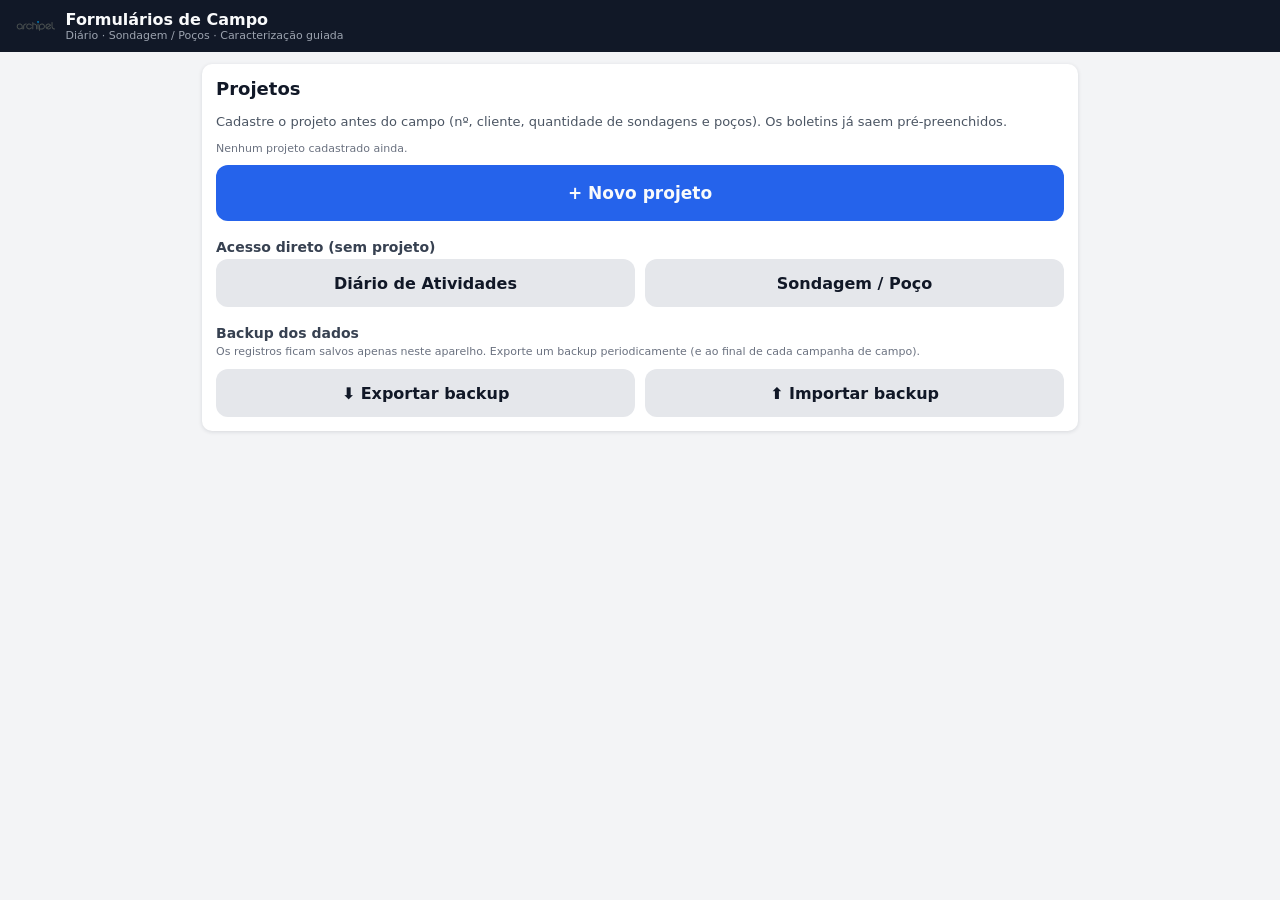
==== index.html @ ee51d069 "Add files via upload" ====
<!DOCTYPE html>
<html lang="pt-BR">
<head>
  <meta charset="UTF-8" />
  <title>Formulários de Campo</title>
  <meta name="viewport" content="width=device-width, initial-scale=1" />

  <!-- Ícones (você precisa ter um PNG chamado icon-192.png na mesma pasta) -->
  <link rel="apple-touch-icon" href="icon-192.png" />
  <link rel="icon" type="image/png" sizes="192x192" href="icon-192.png" />
  <link rel="manifest" href="manifest.json" />

  <style>
    * {
      box-sizing: border-box;
      font-family: -apple-system, BlinkMacSystemFont, "SF Pro Text", system-ui, sans-serif;
    }
    body {
      margin: 0;
      background: #f3f4f6;
      color: #111827;
    }
    header {
      background: #111827;
      color: #f9fafb;
      padding: 10px 16px;
      display: flex;
      align-items: center;
      gap: 10px;
    }
    header img {
      height: 28px;
      width: auto;
      display: block;
    }
    header .title-block {
      display: flex;
      flex-direction: column;
    }
    header .title-block span:first-child {
      font-weight: 600;
      font-size: 16px;
      line-height: 1.2;
    }
    header .title-block span:last-child {
      font-size: 11px;
      color: #9ca3af;
    }
    main {
      padding: 12px;
      max-width: 900px;
      margin: 0 auto 40px auto;
    }
    .card {
      background: #ffffff;
      border-radius: 10px;
      padding: 14px;
      margin-bottom: 16px;
      box-shadow: 0 1px 4px rgba(15, 23, 42, 0.12);
    }
    h2 {
      margin-top: 0;
      font-size: 18px;
    }
    label {
      display: block;
      font-size: 14px;
      font-weight: 600;
      margin-bottom: 5px;
      color: #1f2937;
    }
    input[type="text"],
    input[type="number"],
    input[type="date"],
    textarea,
    select {
      width: 100%;
      padding: 12px 12px;
      min-height: 48px;
      border-radius: 8px;
      border: 1.5px solid #9ca3af;
      font-size: 16px; /* 16px evita o zoom automático no iOS */
      margin-bottom: 14px;
      background: #ffffff;
      color: #111827;
    }
    input:focus,
    textarea:focus,
    select:focus {
      outline: 3px solid #93c5fd;
      outline-offset: 1px;
      border-color: #2563eb;
    }
    textarea {
      min-height: 96px;
      resize: vertical;
    }
    /* Correção de alinhamento do campo de data no Safari/iOS */
    input[type="date"] {
      -webkit-appearance: none;
      appearance: none;
      display: block;
      height: 48px;
      line-height: normal;
      text-align: left;
    }
    input[type="date"]::-webkit-date-and-time-value {
      text-align: left;
      margin: 0;
    }
    .row {
      display: flex;
      gap: 8px;
      flex-wrap: wrap;
    }
    .row > div {
      flex: 1;
      min-width: 140px;
    }
    button {
      border: none;
      border-radius: 12px;
      min-height: 48px;
      padding: 12px 18px;
      font-size: 16px;
      cursor: pointer;
      font-weight: 600;
      -webkit-tap-highlight-color: rgba(37, 99, 235, 0.2);
    }
    button:focus-visible {
      outline: 3px solid #93c5fd;
      outline-offset: 2px;
    }
    .btn-primary {
      background: #2563eb;
      color: #f9fafb;
    }
    .btn-primary:active {
      background: #1d4ed8;
    }
    .btn-secondary {
      background: #e5e7eb;
      color: #111827;
    }
    .btn-secondary:active {
      background: #d1d5db;
    }
    .btn-danger {
      background: #ef4444;
      color: #f9fafb;
    }
    .btn-small {
      font-size: 14px;
      min-height: 42px;
      padding: 9px 14px;
    }
    .btn-group {
      display: flex;
      gap: 10px;
      flex-wrap: wrap;
      margin-top: 10px;
    }
    /* Ação principal sempre grande e fácil de acertar */
    .btn-group .btn-primary {
      flex: 1 1 100%;
      min-height: 56px;
      font-size: 17px;
    }
    .btn-group .btn-secondary {
      flex: 1 1 40%;
    }
    .hidden {
      display: none;
    }
    .nav-buttons {
      display: flex;
      flex-direction: column;
      gap: 12px;
    }
    .nav-buttons button {
      min-height: 68px;
      font-size: 18px;
    }
    @media (min-width: 600px) {
      .nav-buttons {
        flex-direction: row;
      }
    }
    .tag {
      display: inline-block;
      padding: 2px 8px;
      font-size: 11px;
      border-radius: 999px;
      background: #e5e7eb;
      color: #4b5563;
      margin-right: 4px;
      margin-bottom: 4px;
    }
    .record {
      border-top: 1px solid #e5e7eb;
      padding-top: 8px;
      margin-top: 8px;
      font-size: 13px;
    }
    .record:first-child {
      border-top: none;
      padding-top: 0;
      margin-top: 0;
    }
    .record-title {
      font-weight: 600;
      margin-bottom: 2px;
    }
    .small-muted {
      font-size: 11px;
      color: #6b7280;
    }
    .section-title {
      font-weight: 600;
      font-size: 14px;
      margin: 10px 0 4px 0;
      color: #374151;
    }
    .layer-card {
      border-radius: 8px;
      border: 1px solid #e5e7eb;
      padding: 8px;
      margin-bottom: 8px;
      background: #f9fafb;
    }
    .voc-card {
      border-radius: 8px;
      border: 1px solid #e5e7eb;
      padding: 8px;
      margin-bottom: 8px;
      background: #f9fafb;
    }
    /* ---------- Cartão de liner (compacto, à prova de tela pequena) ---------- */
    .liner-card {
      border-radius: 10px;
      border: 1px solid #e5e7eb;
      padding: 10px;
      margin-bottom: 10px;
      background: #f9fafb;
    }
    .liner-head {
      display: flex;
      align-items: center;
      gap: 8px;
      margin-bottom: 8px;
    }
    .liner-head input[type="checkbox"] {
      width: 24px;
      height: 24px;
      min-height: 0;
      margin: 0;
      flex: none;
      accent-color: #2563eb;
    }
    .liner-tag {
      font-weight: 700;
      font-size: 15px;
      color: #111827;
      background: #e5e7eb;
      border-radius: 999px;
      padding: 3px 12px;
    }
    .liner-pct {
      font-weight: 700;
      font-size: 15px;
      margin-left: auto;
      min-width: 44px;
      text-align: right;
    }
    .liner-head button {
      flex: none;
      min-height: 38px;
      padding: 6px 12px;
      margin: 0;
    }
    .liner-fields {
      display: grid;
      grid-template-columns: 1fr 1fr 1fr;
      gap: 8px;
    }
    .liner-fields label {
      font-size: 12px;
      font-weight: 500;
      margin-bottom: 3px;
      white-space: nowrap;
    }
    .liner-fields input {
      margin-bottom: 0;
      padding: 10px 8px;
      text-align: center;
    }
    .liner-card .liner-obs {
      margin-top: 8px;
      margin-bottom: 0;
      min-height: 42px;
      padding: 9px 10px;
      font-size: 14px;
    }
    .inline-checkbox {
      display: flex;
      align-items: center;
      gap: 10px;
      font-size: 15px;
      margin: 6px 0 10px 0;
      min-height: 44px;
    }
    .inline-checkbox input[type="checkbox"] {
      width: 26px;
      height: 26px;
      min-height: 0;
      margin-bottom: 0;
      flex: none;
      accent-color: #2563eb;
    }
    .inline-checkbox label {
      margin-bottom: 0;
      font-weight: 500;
    }
    .record button {
      margin-left: 8px;
      margin-top: 4px;
    }
    /* Campo com prefixo fixo (ex.: P do número de projeto) */
    .prefix-field {
      display: flex;
      align-items: stretch;
      margin-bottom: 14px;
    }
    .prefix-field span {
      background: #111827;
      color: #f9fafb;
      border: 1.5px solid #111827;
      border-radius: 8px 0 0 8px;
      display: flex;
      align-items: center;
      padding: 0 16px;
      font-weight: 700;
      font-size: 18px;
    }
    .prefix-field input {
      border-radius: 0 8px 8px 0;
      border-left: none;
      margin-bottom: 0;
    }
    /* Lançamento rápido de eventos do diário */
    .timeline-add {
      display: flex;
      gap: 8px;
      margin-bottom: 8px;
    }
    .timeline-add input[type="time"] {
      flex: none;
      width: 118px;
      margin-bottom: 0;
    }
    .timeline-add input[type="text"] {
      flex: 1;
      margin-bottom: 0;
    }
    .timeline-add button {
      flex: none;
    }
    .chips-eventos {
      margin-bottom: 8px;
    }
    /* Campo com botão auxiliar ao lado (ex.: GPS) */
    .field-with-btn {
      display: flex;
      gap: 8px;
      margin-bottom: 6px;
    }
    .field-with-btn input {
      flex: 1;
      margin-bottom: 0;
    }
    .field-with-btn button {
      flex: none;
    }
    .gps-info {
      font-size: 12px;
      color: #4b5563;
      margin: 0 0 12px 0;
      min-height: 14px;
    }
    /* Aviso flutuante (substitui alerts de sucesso) */
    #toast {
      position: fixed;
      left: 50%;
      transform: translateX(-50%);
      bottom: 24px;
      background: #111827;
      color: #f9fafb;
      padding: 12px 22px;
      border-radius: 999px;
      font-size: 15px;
      font-weight: 600;
      z-index: 60;
      opacity: 0;
      pointer-events: none;
      transition: opacity 0.25s;
      box-shadow: 0 4px 14px rgba(0, 0, 0, 0.25);
      max-width: 90%;
      text-align: center;
    }
    #toast.show {
      opacity: 1;
    }
    /* Grade de sondagens do projeto */
    .st-grid {
      display: grid;
      grid-template-columns: repeat(auto-fill, minmax(104px, 1fr));
      gap: 10px;
      margin-bottom: 6px;
    }
    .st-btn {
      border: 2px solid #d1d5db;
      background: #fff;
      border-radius: 12px;
      padding: 10px 6px;
      min-height: 66px;
      display: flex;
      flex-direction: column;
      align-items: center;
      justify-content: center;
      gap: 2px;
    }
    .st-btn .st-nome {
      font-weight: 700;
      font-size: 15px;
      color: #111827;
    }
    .st-btn .st-status {
      font-size: 11px;
      color: #6b7280;
      font-weight: 500;
    }
    .st-btn.done {
      border-color: #16a34a;
      background: #f0fdf4;
    }
    .st-btn.done .st-status {
      color: #15803d;
    }
    /* Seleção múltipla para exportação em bulk */
    .record-sel {
      display: flex;
      gap: 8px;
      align-items: flex-start;
    }
    .record-sel input[type="checkbox"] {
      width: 24px;
      height: 24px;
      margin-top: 2px;
      flex: none;
      accent-color: #2563eb;
    }
    .record-sel > .record-body {
      flex: 1;
    }
    .bulk-bar {
      display: flex;
      gap: 8px;
      align-items: center;
      flex-wrap: wrap;
      background: #eff6ff;
      border: 1px solid #bfdbfe;
      border-radius: 10px;
      padding: 8px 10px;
      margin-bottom: 10px;
    }
    .bulk-bar .bulk-count {
      font-size: 13px;
      font-weight: 600;
      color: #1d4ed8;
      margin-right: auto;
    }
    /* Fotos no formulário */
    .fotos-grid {
      display: grid;
      grid-template-columns: repeat(auto-fill, minmax(150px, 1fr));
      gap: 10px;
      margin: 8px 0 10px 0;
    }
    .foto-card {
      position: relative;
      border: 1px solid #d1d5db;
      border-radius: 10px;
      overflow: hidden;
      background: #fff;
    }
    .foto-card img {
      width: 100%;
      height: 120px;
      object-fit: cover;
      display: block;
    }
    .foto-card input {
      border: none;
      border-top: 1px solid #e5e7eb;
      border-radius: 0;
      min-height: 42px;
      font-size: 13px;
      margin-bottom: 0;
      background: #fff;
    }
    .foto-x {
      position: absolute;
      top: 6px;
      right: 6px;
      background: rgba(239, 68, 68, 0.95);
      color: #fff;
      border-radius: 999px;
      width: 32px;
      height: 32px;
      min-height: 0;
      padding: 0;
      font-size: 15px;
      line-height: 1;
    }

    /* ===================== WIZARD DE CARACTERIZAÇÃO ===================== */
    .wizard-overlay {
      position: fixed;
      inset: 0;
      background: rgba(17, 24, 39, 0.55);
      z-index: 50;
      display: flex;
      align-items: flex-end;
      justify-content: center;
    }
    .wizard-overlay.hidden {
      display: none;
    }
    @media (min-width: 600px) {
      .wizard-overlay {
        align-items: center;
      }
    }
    .wizard-box {
      background: #ffffff;
      width: 100%;
      max-width: 560px;
      max-height: 92vh;
      overflow-y: auto;
      border-radius: 16px 16px 0 0;
      padding: 18px 16px 26px 16px;
    }
    @media (min-width: 600px) {
      .wizard-box {
        border-radius: 16px;
      }
    }
    .wizard-progress {
      display: flex;
      gap: 4px;
      margin-bottom: 14px;
    }
    .wizard-progress span {
      flex: 1;
      height: 4px;
      border-radius: 2px;
      background: #e5e7eb;
    }
    .wizard-progress span.done {
      background: #2563eb;
    }
    .wizard-title {
      font-size: 17px;
      font-weight: 700;
      margin: 0 0 4px 0;
    }
    .wizard-help {
      font-size: 13px;
      color: #4b5563;
      margin: 0 0 14px 0;
      line-height: 1.45;
    }
    .wizard-opt {
      display: block;
      width: 100%;
      text-align: left;
      background: #f9fafb;
      border: 1.5px solid #d1d5db;
      border-radius: 12px;
      padding: 12px 14px;
      margin-bottom: 10px;
      cursor: pointer;
    }
    .wizard-opt:active {
      border-color: #2563eb;
      background: #eff6ff;
    }
    .wizard-opt .opt-t {
      font-size: 15px;
      font-weight: 600;
      color: #111827;
      display: block;
    }
    .wizard-opt .opt-d {
      font-size: 12.5px;
      color: #6b7280;
      display: block;
      margin-top: 2px;
      font-weight: 400;
    }
    .swatch-grid {
      display: grid;
      grid-template-columns: repeat(4, 1fr);
      gap: 8px;
      margin-bottom: 12px;
    }
    .swatch {
      border: 2px solid #d1d5db;
      border-radius: 10px;
      padding: 0;
      cursor: pointer;
      overflow: hidden;
      background: #fff;
    }
    .swatch .sw-color {
      height: 44px;
      display: block;
    }
    .swatch .sw-name {
      font-size: 10.5px;
      padding: 4px 2px;
      display: block;
      text-align: center;
      color: #374151;
      line-height: 1.2;
    }
    .chip {
      display: inline-block;
      border: 1.5px solid #d1d5db;
      border-radius: 999px;
      padding: 8px 14px;
      margin: 0 6px 8px 0;
      font-size: 13.5px;
      cursor: pointer;
      background: #f9fafb;
      user-select: none;
    }
    .chip.sel {
      border-color: #2563eb;
      background: #eff6ff;
      color: #1d4ed8;
      font-weight: 600;
    }
    .wizard-foot {
      display: flex;
      gap: 8px;
      margin-top: 10px;
    }
    .resumo-box {
      background: #f0f9ff;
      border: 1px solid #bae6fd;
      border-radius: 10px;
      padding: 12px;
      font-size: 14px;
      line-height: 1.55;
      margin-bottom: 12px;
    }

    /* ===================== PERFIL PARA IMPRESSÃO (PDF) ===================== */
    #print-area {
      display: none;
    }
    @media print {
      @page {
        size: A4 portrait;
        margin: 10mm;
      }
      body {
        background: #ffffff;
      }
      header,
      main,
      .wizard-overlay {
        display: none !important;
      }
      #print-area {
        display: block !important;
      }
    }
    /* ---------- Documento A4: 190 x 277 mm de área útil ---------- */
    .pp-page {
      font-size: 11px;
      color: #111111;
      width: 100%;
      /* Cada documento é um bloco único: cabeçalho, identificação e perfil
         ficam obrigatoriamente na mesma folha. */
      page-break-inside: avoid;
      break-inside: avoid;
      page-break-after: always;
      break-after: page;
      overflow: hidden;
    }
    .pp-page:last-child {
      page-break-after: auto;
      break-after: auto;
    }
    /* Páginas de continuação (anexos) começam sempre em folha nova */
    .pp-cont {
      page-break-before: always;
      break-before: page;
    }
    .pp-head {
      display: flex;
      justify-content: space-between;
      align-items: center;
      border-bottom: 2px solid #111;
      padding-bottom: 5px;
      margin-bottom: 6px;
      gap: 10px;
    }
    .pp-head img {
      height: 12mm;
      width: auto;
      order: 2; /* logo sempre no canto superior direito */
    }
    .pp-title {
      font-size: 13px;
      font-weight: 700;
      text-align: left;
      line-height: 1.25;
      order: 1;
    }
    .pp-info {
      width: 100%;
      border-collapse: collapse;
      margin-bottom: 6px;
      page-break-inside: avoid;
      break-inside: avoid;
    }
    .pp-info td {
      border: 1px solid #999;
      padding: 2px 5px;
      font-size: 10px;
      line-height: 1.25;
    }
    .pp-info td strong {
      font-size: 8.5px;
      color: #555;
      display: block;
      text-transform: uppercase;
      letter-spacing: 0.02em;
    }
    .pp-body {
      display: flex;
      gap: 10px;
      align-items: flex-start;
      /* NÃO usar avoid aqui: se o corpo for tratado como bloco indivisível
         maior que o espaço restante, o navegador o empurra sozinho para a
         página seguinte e separa o cabeçalho do perfil. A altura fixa da
         coluna já garante que tudo cabe em uma folha. */
    }
    .pp-colwrap {
      flex: none;
      padding-top: 4px;
    }
    .pp-col {
      position: relative;
      border: 1px solid #111;
      background: #fdfdfb;
      margin-left: 9mm;
    }
    .pp-band {
      position: absolute;
      left: 0;
      right: 0;
      border-bottom: 1px solid #111;
      -webkit-print-color-adjust: exact;
      print-color-adjust: exact;
    }
    .pp-band .pp-band-n {
      font-size: 7.5px;
      padding: 0 2px;
      background: rgba(255, 255, 255, 0.85);
      border-radius: 2px;
      position: absolute;
      top: 1px;
      left: 1px;
    }
    .pp-tick {
      position: absolute;
      left: -9mm;
      width: 8mm;
      text-align: right;
      font-size: 7.5px;
      color: #333;
    }
    .pp-na {
      position: absolute;
      left: 0;
      right: 0;
      border-top: 1.5px dashed #1d4ed8;
      color: #1d4ed8;
      font-size: 7.5px;
      text-align: right;
      padding: 0 2px 0 0;
      font-weight: 600;
    }
    /* ---------- Poço sobreposto ao perfil (faixa central) ---------- */
    /* O poço é desenhado por cima da coluna litológica, translúcido,
       de modo que a litologia permaneça visível por baixo. */
    .pp-well {
      position: absolute;
      top: 0;
      bottom: 0;
      left: 50%;
      transform: translateX(-50%);
      -webkit-print-color-adjust: exact;
      print-color-adjust: exact;
    }
    .pp-w-seg {
      position: absolute;
      left: 0;
      right: 0;
      -webkit-print-color-adjust: exact;
      print-color-adjust: exact;
    }
    /* Pré-filtro: pontilhado de areia sobre a litologia (translúcido) */
    .pp-w-prefiltro {
      background-color: rgba(255, 252, 240, 0.42);
      background-image: radial-gradient(#6b5c34 0.55px, transparent 0.65px);
      background-size: 2.4px 2.4px;
      border-left: 0.8px solid #6b5c34;
      border-right: 0.8px solid #6b5c34;
    }
    /* Tubo liso: paredes verticais, interior translúcido */
    .pp-w-tubo {
      background: rgba(255, 255, 255, 0.55);
      border-left: 1.3px solid #111;
      border-right: 1.3px solid #111;
    }
    /* Filtro: tubo ranhurado (hachura horizontal) */
    .pp-w-filtro {
      background-color: rgba(255, 255, 255, 0.55);
      background-image: repeating-linear-gradient(
        to bottom,
        #111 0 0.7px,
        transparent 0.7px 2.4px
      );
      border-left: 1.3px solid #111;
      border-right: 1.3px solid #111;
    }
    /* Tampão de fundo */
    .pp-w-fundo {
      background: #111;
    }
    .pp-w-na {
      position: absolute;
      font-size: 7px;
      font-weight: 700;
      color: #1d4ed8;
      white-space: nowrap;
      line-height: 1;
      background: rgba(255, 255, 255, 0.85);
      padding: 0.3px 1.5px;
      border-radius: 2px;
      -webkit-print-color-adjust: exact;
      print-color-adjust: exact;
    }
    .pp-legend {
      font-size: 7.5px;
      color: #333;
      margin-top: 5mm;
      padding-top: 2mm;
      border-top: 0.5px solid #bbb;
      line-height: 1.65;
    }
    .pp-legend i {
      display: inline-block;
      width: 9px;
      height: 7px;
      border: 1px solid #111;
      vertical-align: -1px;
      margin-right: 2px;
      -webkit-print-color-adjust: exact;
      print-color-adjust: exact;
    }
    .pp-table {
      flex: 1;
      border-collapse: collapse;
      width: 100%;
    }
    .pp-table th,
    .pp-table td {
      border: 1px solid #999;
      padding: 2px 4px;
      font-size: 9px;
      vertical-align: top;
      text-align: left;
      line-height: 1.3;
    }
    .pp-table tr {
      page-break-inside: avoid;
      break-inside: avoid;
    }
    .pp-table th {
      background: #efefef;
      -webkit-print-color-adjust: exact;
      print-color-adjust: exact;
    }
    /* Tabela densa para anexos (VOC, liners) */
    .pp-table-dense th,
    .pp-table-dense td {
      padding: 1px 3px;
      font-size: 7.8px;
      text-align: center;
      line-height: 1.25;
    }
    .pp-fotos {
      display: grid;
      grid-template-columns: 1fr 1fr;
      gap: 8px;
    }
    .pp-foto {
      page-break-inside: avoid;
      break-inside: avoid;
      border: 1px solid #999;
      padding: 3px;
    }
    .pp-foto img {
      width: 100%;
      max-height: 72mm;
      object-fit: contain;
      display: block;
    }
    .pp-foto div {
      font-size: 9px;
      text-align: center;
      padding-top: 2px;
    }
    .pp-section-label {
      font-size: 10px;
      font-weight: 700;
      margin: 6px 0 3px 0;
      page-break-after: avoid;
      break-after: avoid;
    }
  </style>
</head>
<body>
  <!-- Coloque o arquivo LogoColorido.svg na mesma pasta do index.html -->
  <header>
    <img src="LogoColorido.svg" alt="Logo da empresa" onerror="this.style.display='none'" />
    <div class="title-block">
      <span>Formulários de Campo</span>
      <span>Diário · Sondagem / Poços · Caracterização guiada</span>
    </div>
  </header>

  <div id="toast"></div>

  <main>
    <!-- Tela inicial -->
    <section id="home" class="card">
      <h2>Projetos</h2>
      <p style="font-size: 13px; color: #4b5563; margin-top: 0;">
        Cadastre o projeto antes do campo (nº, cliente, quantidade de sondagens
        e poços). Os boletins já saem pré-preenchidos.
      </p>
      <div id="lista-projetos" class="small-muted">
        Nenhum projeto cadastrado ainda.
      </div>
      <div class="btn-group">
        <button class="btn-primary" onclick="novoProjeto()">+ Novo projeto</button>
      </div>

      <div class="section-title" style="margin-top: 18px;">
        Acesso direto (sem projeto)
      </div>
      <div class="btn-group" style="margin-top: 0;">
        <button class="btn-secondary" onclick="showSection('diario')">
          Diário de Atividades
        </button>
        <button class="btn-secondary" onclick="showSection('sondagem')">
          Sondagem / Poço
        </button>
      </div>

      <div class="section-title" style="margin-top: 18px;">Backup dos dados</div>
      <p class="small-muted" style="margin-top: 0;">
        Os registros ficam salvos apenas neste aparelho. Exporte um backup
        periodicamente (e ao final de cada campanha de campo).
      </p>
      <div class="btn-group" style="margin-top: 0;">
        <button type="button" class="btn-secondary" onclick="exportarBackup()">
          ⬇ Exportar backup
        </button>
        <button
          type="button"
          class="btn-secondary"
          onclick="document.getElementById('arquivo-backup').click()"
        >
          ⬆ Importar backup
        </button>
      </div>
      <input
        type="file"
        id="arquivo-backup"
        accept=".json,application/json"
        class="hidden"
        onchange="importarBackup(this)"
      />
    </section>

    <!-- Cadastro / edição de projeto -->
    <section id="projForm" class="hidden">
      <div class="card">
        <h2 id="projform-titulo">Novo projeto</h2>
        <form id="form-projeto" onsubmit="salvarProjeto(event)">
          <div class="row">
            <div>
              <label for="proj-numero">Nº do Projeto</label>
              <div class="prefix-field">
                <span>P</span>
                <input
                  type="text"
                  inputmode="numeric"
                  id="proj-numero"
                  placeholder="306"
                  required
                />
              </div>
            </div>
            <div>
              <label for="proj-cliente">Cliente</label>
              <input type="text" id="proj-cliente" />
            </div>
          </div>

          <label for="proj-local">Local</label>
          <input
            type="text"
            id="proj-local"
            placeholder="Endereço / referência do site"
          />

          <label for="proj-empresa">Empresa de Sondagem</label>
          <input type="text" id="proj-empresa" />

          <div class="row">
            <div>
              <label for="proj-qtd-sond">Qtde. de sondagens</label>
              <input
                type="number"
                inputmode="numeric"
                min="0"
                max="99"
                id="proj-qtd-sond"
                placeholder="8"
                required
              />
            </div>
            <div>
              <label for="proj-qtd-pocos">Qtde. de poços</label>
              <input
                type="number"
                inputmode="numeric"
                min="0"
                max="99"
                id="proj-qtd-pocos"
                placeholder="4"
              />
            </div>
          </div>

          <div class="btn-group">
            <button type="submit" class="btn-primary">Salvar projeto</button>
            <button
              type="button"
              class="btn-secondary"
              onclick="executarVoltar()"
            >
              Voltar
            </button>
          </div>
        </form>
      </div>
    </section>

    <!-- Detalhe do projeto -->
    <section id="projDet" class="hidden">
      <div class="card">
        <h2 id="projdet-titulo"></h2>
        <div id="projdet-info" class="small-muted" style="margin-bottom: 10px;"></div>

        <div class="section-title">Sondagens</div>
        <p class="small-muted" style="margin-top: 0;">
          Toque na sondagem para preencher (ou reabrir) o boletim.
        </p>
        <div id="projdet-sts" class="st-grid"></div>

        <div class="btn-group" style="margin-top: 14px;">
          <button type="button" class="btn-primary" onclick="exportarProjetoPDF()">
            Exportar projeto em PDF
          </button>
          <button type="button" class="btn-secondary" onclick="abrirDiarioDoProjeto()">
            Diário de Atividades do projeto
          </button>
          <button type="button" class="btn-secondary" onclick="editarProjeto()">
            Editar projeto
          </button>
          <button type="button" class="btn-secondary" onclick="executarVoltar()">
            Voltar
          </button>
          <button type="button" class="btn-danger" onclick="excluirProjeto()">
            Excluir projeto
          </button>
        </div>
      </div>
    </section>

    <!-- Diário de Atividades -->
    <section id="diario" class="hidden">
      <div class="card">
        <h2>Diário de Atividades</h2>
        <p class="small-muted">
          Baseado no formulário "DIÁRIO DE ATIVIDADES".
        </p>
        <button
          type="button"
          class="btn-secondary btn-small"
          style="margin-bottom: 12px;"
          onclick="usarUltimoDiario()"
        >
          ↻ Usar dados do último registro
        </button>
        <form id="form-diario" onsubmit="salvarDiario(event)">
          <div class="row">
            <div>
              <label for="diario-projeto">Nº do Projeto</label>
              <div class="prefix-field">
                <span>P</span>
                <input
                  type="text"
                  inputmode="numeric"
                  id="diario-projeto"
                  placeholder="306"
                  required
                />
              </div>
            </div>
            <div>
              <label for="diario-cliente">Cliente</label>
              <input type="text" id="diario-cliente" />
            </div>
          </div>

          <label for="diario-local">Local</label>
          <div class="field-with-btn">
            <input type="text" id="diario-local" />
            <button
              type="button"
              id="diario-btn-gps"
              class="btn-secondary"
              onclick="capturarLocal('diario')"
            >
              📍 GPS
            </button>
          </div>
          <div id="diario-gps-info" class="gps-info"></div>
          <input type="hidden" id="diario-projetoid" />

          <div class="row">
            <div>
              <label for="diario-data">Data</label>
              <input type="date" id="diario-data" required />
            </div>
            <div>
              <label for="diario-horario">Horário de trabalho</label>
              <input
                type="text"
                id="diario-horario"
                placeholder="Ex.: 08:00 - 17:00"
              />
            </div>
          </div>

          <label for="diario-clima">Condições climáticas</label>
          <select id="diario-clima">
            <option value="">Selecione</option>
            <option value="Boa">Boa</option>
            <option value="Chuva">Chuva</option>
            <option value="Chuva operável">Chuva operável</option>
            <option value="Inoperável">Inoperável</option>
          </select>

          <label for="diario-atividades">Atividades desenvolvidas</label>
          <div class="timeline-add">
            <input type="time" id="diario-hora-evento" />
            <input
              type="text"
              id="diario-texto-evento"
              placeholder="O que aconteceu?"
            />
            <button
              type="button"
              class="btn-secondary"
              onclick="adicionarEvento()"
            >
              + Lançar
            </button>
          </div>
          <div class="chips-eventos" id="chips-eventos"></div>
          <textarea
            id="diario-atividades"
            placeholder="Toque num evento acima ou digite. Cada lançamento entra como '07h00: Chegada ao site'."
          ></textarea>

          <label for="diario-observacoes">Observações</label>
          <textarea
            id="diario-observacoes"
            placeholder="Ocorrências relevantes, restrições, comunicação com cliente, etc."
          ></textarea>

          <div class="row">
            <div>
              <label for="diario-responsavel">Responsável</label>
              <input
                type="text"
                id="diario-responsavel"
                placeholder="Técnico responsável"
              />
            </div>
            <div>
              <label for="diario-auxiliares">Auxiliares / Equipe</label>
              <input
                type="text"
                id="diario-auxiliares"
                placeholder="Nomes da equipe de campo"
              />
            </div>
          </div>

          <div class="btn-group">
            <button id="btn-diario-salvar" type="submit" class="btn-primary">
              Salvar registro
            </button>
            <button
              type="button"
              class="btn-secondary"
              onclick="limparDiario()"
            >
              Limpar formulário
            </button>
            <button
              type="button"
              class="btn-secondary"
              onclick="exportarDiarioCSV()"
            >
              Exportar CSV
            </button>
            <button
              type="button"
              class="btn-secondary"
              onclick="executarVoltar()"
            >
              Voltar
            </button>
            <button
              id="btn-diario-cancelar-edicao"
              type="button"
              class="btn-secondary hidden"
              onclick="cancelarEdicaoDiario()"
            >
              Cancelar edição
            </button>
          </div>
        </form>
      </div>

      <div class="card">
        <div class="section-title">Registros salvos</div>
        <div id="bulk-bar-diario" class="bulk-bar hidden">
          <span class="bulk-count" id="bulk-count-diario">0 selecionados</span>
          <button type="button" class="btn-primary btn-small" onclick="exportarBulkDiario()">
            Exportar PDF
          </button>
          <button type="button" class="btn-secondary btn-small" onclick="limparSelecaoDiario()">
            Limpar
          </button>
        </div>
        <div id="lista-diario" class="small-muted">
          Nenhum registro salvo ainda.
        </div>
      </div>
    </section>

    <!-- Sondagem / Instalação de Poço -->
    <section id="sondagem" class="hidden">
      <div class="card">
        <h2>Sondagem / Instalação de Poço</h2>
        <p class="small-muted">
          Baseado no formulário "FORMULÁRIO DE SONDAGEM / INSTALAÇÃO DE POÇO".
        </p>
        <button
          type="button"
          class="btn-secondary btn-small"
          style="margin-bottom: 12px;"
          onclick="usarUltimaSondagem()"
        >
          ↻ Usar dados do último registro
        </button>
        <form id="form-sondagem" onsubmit="salvarSondagem(event)">
          <div class="row">
            <div>
              <label for="sond-projeto">Nº do Projeto</label>
              <div class="prefix-field">
                <span>P</span>
                <input
                  type="text"
                  inputmode="numeric"
                  id="sond-projeto"
                  placeholder="306"
                  required
                />
              </div>
            </div>
            <div>
              <label for="sond-empresa">Empresa de Sondagem</label>
              <input type="text" id="sond-empresa" />
            </div>
          </div>

          <label for="sond-local">Local</label>
          <div class="field-with-btn">
            <input
              type="text"
              id="sond-local"
              placeholder="Endereço / referência do ponto"
            />
            <button
              type="button"
              id="sond-btn-gps"
              class="btn-secondary"
              onclick="capturarLocal('sond')"
            >
              📍 GPS
            </button>
          </div>
          <div id="sond-gps-info" class="gps-info"></div>
          <input type="hidden" id="sond-lat" />
          <input type="hidden" id="sond-lon" />
          <input type="hidden" id="sond-projetoid" />

          <div class="row">
            <div>
              <label for="sond-id">ID da Sondagem/Poço</label>
              <input type="text" id="sond-id" required />
            </div>
            <div>
              <label for="sond-data">Data</label>
              <input type="date" id="sond-data" />
            </div>
          </div>

          <div class="row">
            <div>
              <label for="sond-prof-final">Profundidade final (m)</label>
              <input type="number" step="0.01" inputmode="decimal" id="sond-prof-final" />
            </div>
            <div>
              <label for="sond-nivel-agua">Nível d'água (m)</label>
              <input
                type="number"
                step="0.01"
                inputmode="decimal"
                id="sond-nivel-agua"
                placeholder="Ex.: 3,20"
              />
            </div>
          </div>

          <div class="inline-checkbox">
            <input type="checkbox" id="sond-poco" onchange="alternarPoco()" />
            <label for="sond-poco">Poço instalado no ponto?</label>
          </div>

          <div id="campos-poco" class="hidden">
            <label for="poco-id">ID do poço</label>
            <input type="text" id="poco-id" placeholder="Ex.: PM-01" />
            <div class="row">
              <div>
                <label for="poco-prof">Profundidade do poço (m)</label>
                <input type="number" step="0.01" inputmode="decimal" id="poco-prof"
                       placeholder="Se vazio, usa a prof. final" />
              </div>
              <div>
                <label for="poco-filtro">Filtro — comprimento (m)</label>
                <input type="number" step="0.01" inputmode="decimal" id="poco-filtro" />
              </div>
            </div>
            <div class="row">
              <div>
                <label for="poco-prefiltro">Pré-filtro — comprimento (m)</label>
                <input type="number" step="0.01" inputmode="decimal" id="poco-prefiltro" />
              </div>
              <div>
                <label for="poco-na-inst">NA na instalação (m)</label>
                <input type="number" step="0.01" inputmode="decimal" id="poco-na-inst" />
              </div>
            </div>
            <div class="row">
              <div>
                <label for="poco-na-estab">NA estabilizado (m)</label>
                <input type="number" step="0.01" inputmode="decimal" id="poco-na-estab" />
              </div>
              <div></div>
            </div>
            <p class="small-muted" style="margin-top:-4px;">
              No desenho do perfil, filtro e pré-filtro são posicionados a partir
              do fundo do poço (convenção usual de instalação).
            </p>
          </div>

          <label for="sond-obs">
            Observações gerais / Instalação, diâmetros, filtros, etc.
          </label>
          <textarea
            id="sond-obs"
            placeholder="Informações gerais da sondagem e instalação do poço."
          ></textarea>

          <div class="section-title">Fotos</div>
          <p class="small-muted" style="margin-top: 0;">
            Fotos dos liners, do poço e do ponto. Elas entram como anexo
            fotográfico no Perfil (PDF). Use a legenda para indicar o intervalo.
          </p>
          <div id="container-fotos" class="fotos-grid"></div>
          <button
            type="button"
            class="btn-secondary btn-small"
            onclick="document.getElementById('input-foto').click()"
          >
            📷 Adicionar fotos
          </button>
          <input
            type="file"
            id="input-foto"
            accept="image/*"
            multiple
            class="hidden"
            onchange="adicionarFotos(this)"
          />

          <div class="section-title">Descrição estratigráfica (camadas)</div>
          <p class="small-muted" style="margin-top: 0;">
            Use o <strong>assistente de caracterização</strong> dentro de cada
            camada para descrever o material com perguntas simples (não precisa
            ser geólogo) — ou preencha manualmente os campos.
          </p>

          <div id="container-camadas"></div>

          <div style="display:flex; gap:8px; flex-wrap:wrap;">
            <button
              type="button"
              class="btn-secondary btn-small"
              onclick="adicionarCamada()"
            >
              + Adicionar camada
            </button>
            <button
              type="button"
              class="btn-secondary btn-small"
              onclick="repetirUltimaCamada()"
            >
              ⧉ Repetir última camada
            </button>
            <button
              type="button"
              class="btn-secondary btn-small"
              onclick="copiarDeOutraSondagem()"
            >
              ⎘ Copiar de outra sondagem
            </button>
          </div>

          <div class="section-title" style="margin-top: 14px;">Amostragem com liner</div>
          <div class="inline-checkbox">
            <input type="checkbox" id="sond-liner" onchange="alternarLiner()" />
            <label for="sond-liner">Amostragem com liner?</label>
          </div>

          <div id="campos-liner" class="hidden">
            <div class="row">
              <div>
                <label for="liner-tamanho">Tamanho do liner (cm)</label>
                <input type="number" step="1" inputmode="decimal" id="liner-tamanho"
                       placeholder="Ex.: 60" />
              </div>
              <div>
                <label for="liner-inicio">Início do linerado (m)</label>
                <input type="number" step="0.01" inputmode="decimal" id="liner-inicio"
                       placeholder="Ex.: 0,60" />
              </div>
            </div>
            <div class="row">
              <div>
                <label for="liner-fim">Fim do linerado (m)</label>
                <input type="number" step="0.01" inputmode="decimal" id="liner-fim"
                       placeholder="Ex.: 12,00" />
              </div>
              <div style="display:flex; align-items:flex-end;">
                <button type="button" class="btn-primary btn-small"
                        style="width:100%; margin-bottom:14px;"
                        onclick="gerarListaLiners()">
                  ⚡ Gerar lista de liners
                </button>
              </div>
            </div>

            <div id="bulk-bar-liner" class="bulk-bar hidden">
              <span class="bulk-count" id="bulk-count-liner">0 selecionados</span>
              <button type="button" class="btn-danger btn-small" onclick="excluirLinersSelecionados()">
                Excluir
              </button>
              <button type="button" class="btn-secondary btn-small" onclick="limparSelecaoLiner()">
                Limpar
              </button>
            </div>

            <div id="container-liners"></div>

            <button type="button" class="btn-secondary btn-small" onclick="adicionarLiner()">
              + Adicionar liner
            </button>
          </div>

          <div class="section-title" style="margin-top: 14px;">Medições de VOC</div>
          <p class="small-muted" style="margin-top: 0;">
            Registre as medições de VOC. Use "Gerar série" para criar as
            profundidades automaticamente no intervalo que você definir.
          </p>

          <div id="bulk-bar-voc" class="bulk-bar hidden">
            <span class="bulk-count" id="bulk-count-voc">0 selecionadas</span>
            <button type="button" class="btn-danger btn-small" onclick="excluirVOCsSelecionadas()">
              Excluir
            </button>
            <button type="button" class="btn-secondary btn-small" onclick="limparSelecaoVOC()">
              Limpar
            </button>
          </div>

          <div id="container-voc"></div>

          <div style="display:flex; gap:8px; flex-wrap:wrap;">
            <button
              type="button"
              class="btn-secondary btn-small"
              onclick="adicionarVOC()"
            >
              + Adicionar medição VOC
            </button>
            <button
              type="button"
              class="btn-secondary btn-small"
              onclick="gerarSerieVOC()"
            >
              ⚡ Gerar série
            </button>
            <button
              type="button"
              class="btn-secondary btn-small"
              onclick="selecionarTodasVOC()"
            >
              ☑ Selecionar todas
            </button>
          </div>

          <div class="btn-group" style="margin-top: 10px;">
            <button id="btn-sondagem-salvar" type="submit" class="btn-primary">
              Salvar registro
            </button>
            <button
              type="button"
              class="btn-secondary"
              onclick="limparSondagem()"
            >
              Limpar formulário
            </button>
            <button
              type="button"
              class="btn-secondary"
              onclick="exportarSondagemCSV()"
            >
              Exportar CSV
            </button>
            <button
              type="button"
              class="btn-secondary"
              onclick="executarVoltar()"
            >
              Voltar
            </button>
            <button
              id="btn-sondagem-cancelar-edicao"
              type="button"
              class="btn-secondary hidden"
              onclick="cancelarEdicaoSondagem()"
            >
              Cancelar edição
            </button>
          </div>
        </form>
      </div>

      <div class="card">
        <div class="section-title">Registros salvos</div>
        <p class="small-muted" style="margin-top: 0;">
          Toque em "Perfil (PDF)" para gerar um boletim, ou marque vários e use
          "Exportar PDF" para gerar todos de uma vez.
        </p>
        <div id="bulk-bar-sondagem" class="bulk-bar hidden">
          <span class="bulk-count" id="bulk-count-sondagem">0 selecionados</span>
          <button type="button" class="btn-primary btn-small" onclick="exportarBulkSondagem()">
            Exportar PDF
          </button>
          <button type="button" class="btn-secondary btn-small" onclick="limparSelecaoSondagem()">
            Limpar
          </button>
        </div>
        <div id="lista-sondagem" class="small-muted">
          Nenhum registro salvo ainda.
        </div>
      </div>
    </section>
  </main>

  <!-- Wizard de caracterização -->
  <div id="wizard-overlay" class="wizard-overlay hidden">
    <div class="wizard-box">
      <div class="wizard-progress" id="wizard-progress"></div>
      <div id="wizard-content"></div>
    </div>
  </div>

  <!-- Área de impressão do perfil -->
  <div id="print-area"></div>

  <script>
    // ===================== CONSTANTES (LISTAS DE OPÇÕES) =====================

    const OPCOES_GENESE = [
      "Pavimento","Aterro","Alúvio","Colúvio","Elúvio","Talus","Concreções",
      "Crosta laterítica","Limonita","SAR: Solo de alteração de rocha",
      "Rocha alterada","Rocha fresca","Resíduo industrial","Resíduo doméstico",
      "Resíduo hospitalar","Resíduo de construção civil","Resíduos diversos",
      "Resíduo sanitário"
    ];

    const OPCOES_MATERIAL = [
      "Asfalto","Bloquete","Cimento","Concreto","Paralelepípedo",
      "Argila","Argila arenosa","Argila areno siltosa","Argila orgânica",
      "Argila silto arenosa","Argila siltosa","Silte","Silte arenoso",
      "Silte areno argiloso","Silte argilo arenoso","Silte argiloso",
      "Areia","Areia argilosa","Areia argilo siltosa","Areia silto argilosa",
      "Areia siltosa","Cascalho","Cascalho argiloso","Cascalho arenoso",
      "Cascalho siltoso","Conglomerado (clasto)","Conglomerado (matriz)",
      "Argilito","Siltito","Arenito","Basalto","Diabásio","Gabro",
      "Granito","Gnaisse","Xisto","Turfa","Areia de fundição",
      "Borra oleosa","Brita","Cerâmica","Entulho"
    ];

    const OPCOES_GRANULOMETRIA = [
      "Muito fina","Fina","Fina média","Média","Média grossa",
      "Grossa","Muito grossa","Cascalho","Seixo","Matacão",
      "Afanítica","Fanerítica","Porfirítica"
    ];

    const OPCOES_CARACTERISTICAS = [
      "Angular","Arredondado","Bem arredondado","Muito angular",
      "Sub arredondado","Sub angular","Bandada","Xistosa",
      "Foliada","Compacta"
    ];

    const OPCOES_GRAU_SELECAO = [
      "Bem selecionados","Mal selecionados",
      "Muito bem selecionados","Muito mal selecionados"
    ];

    const OPCOES_OBS_EXTRAS = [
      "Friável","Plástico","Pastilhado","Impenetrável",
      "Sem recuperação","Pastoso","Líquido","Sólido","Inflamável"
    ];

    const OPCOES_COR = [
      "Branca","Cinza clara","Cinza escura","Amarela","Amarelo-avermelhada",
      "Vermelha","Avermelhada","Marrom clara","Marrom","Marrom escura",
      "Preta","Esverdeada","Azulada"
    ];

    // Cores aproximadas para a paleta visual e para o perfil gráfico
    const COR_HEX = {
      "Branca": "#e9e7e1",
      "Cinza clara": "#b9b9b5",
      "Cinza escura": "#6b6b68",
      "Amarela": "#d4b14a",
      "Amarelo-avermelhada": "#c98a3d",
      "Vermelha": "#a13d2d",
      "Avermelhada": "#b65c43",
      "Marrom clara": "#b08968",
      "Marrom": "#8a6342",
      "Marrom escura": "#5e4426",
      "Preta": "#2b2722",
      "Esverdeada": "#7a8a6a",
      "Azulada": "#6e7f8d"
    };

    // ===================== SELECT + OUTRO =====================

    function preencherSelectComOutro(selectElem, opcoes) {
      selectElem.innerHTML = "";
      const optDefault = document.createElement("option");
      optDefault.value = "";
      optDefault.textContent = "Selecione";
      selectElem.appendChild(optDefault);

      opcoes.forEach((val) => {
        const o = document.createElement("option");
        o.value = val;
        o.textContent = val;
        selectElem.appendChild(o);
      });

      const optOutro = document.createElement("option");
      optOutro.value = "__outro__";
      optOutro.textContent = "Outro (digitar)";
      selectElem.appendChild(optOutro);
    }

    function configurarSelectOutro(selectElem, outroInput) {
      selectElem.addEventListener("change", () => {
        if (selectElem.value === "__outro__") {
          outroInput.classList.remove("hidden");
          outroInput.focus();
        } else {
          outroInput.classList.add("hidden");
          outroInput.value = "";
        }
      });
    }

    function valorSelectOuOutro(selectElem, outroInput) {
      if (selectElem.value === "__outro__") {
        return outroInput.value.trim();
      }
      return selectElem.value || "";
    }

    function setSelectAndOutro(selectElem, outroInput, valor) {
      if (!valor) {
        selectElem.value = "";
        outroInput.classList.add("hidden");
        outroInput.value = "";
        return;
      }
      const values = Array.from(selectElem.options).map((o) => o.value);
      if (values.includes(valor)) {
        selectElem.value = valor;
        outroInput.classList.add("hidden");
        outroInput.value = "";
      } else {
        selectElem.value = "__outro__";
        outroInput.classList.remove("hidden");
        outroInput.value = valor;
      }
    }

    // ===================== UTILIDADES =====================

    function hojeISO() {
      const d = new Date();
      return (
        d.getFullYear() +
        "-" +
        String(d.getMonth() + 1).padStart(2, "0") +
        "-" +
        String(d.getDate()).padStart(2, "0")
      );
    }

    function preencherDatasHoje() {
      const dDiario = document.getElementById("diario-data");
      const dSond = document.getElementById("sond-data");
      if (dDiario && !dDiario.value) dDiario.value = hojeISO();
      if (dSond && !dSond.value) dSond.value = hojeISO();
    }

    function num(v) {
      if (v === null || v === undefined || v === "") return NaN;
      return parseFloat(String(v).replace(",", "."));
    }

    function esc(v) {
      return String(v == null ? "" : v)
        .replace(/&/g, "&amp;")
        .replace(/</g, "&lt;")
        .replace(/>/g, "&gt;");
    }

    function listaPt(arr) {
      if (!arr.length) return "";
      if (arr.length === 1) return arr[0];
      return arr.slice(0, -1).join(", ") + " e " + arr[arr.length - 1];
    }

    let toastTimer = null;
    function mostrarToast(msg) {
      const t = document.getElementById("toast");
      t.textContent = msg;
      t.classList.add("show");
      clearTimeout(toastTimer);
      toastTimer = setTimeout(() => t.classList.remove("show"), 2600);
    }

    // ===================== ARMAZENAMENTO (IndexedDB + cache) =====================
    // Os registros vivem em um cache em memória, persistido no IndexedDB
    // (mais durável e com espaço para fotos). O localStorage recebe uma
    // cópia dos registros (sem fotos) por compatibilidade e segurança extra.

    const STORAGE_DIARIO   = "form_diario_registros_v1";
    const STORAGE_SONDAGEM = "form_sondagem_registros_v2";

    let idb = null;
    const DB_CACHE = {};

    function abrirBanco() {
      return new Promise((resolve) => {
        if (!window.indexedDB) {
          resolve(null);
          return;
        }
        try {
          const req = indexedDB.open("formularios-campo", 1);
          req.onupgradeneeded = (e) => {
            const db = e.target.result;
            if (!db.objectStoreNames.contains("registros")) {
              db.createObjectStore("registros");
            }
            if (!db.objectStoreNames.contains("fotos")) {
              db.createObjectStore("fotos", { keyPath: "id" });
            }
          };
          req.onsuccess = () => resolve(req.result);
          req.onerror = () => resolve(null);
        } catch (e) {
          resolve(null);
        }
      });
    }

    function idbGet(store, key) {
      return new Promise((resolve) => {
        if (!idb) return resolve(undefined);
        try {
          const r = idb.transaction(store).objectStore(store).get(key);
          r.onsuccess = () => resolve(r.result);
          r.onerror = () => resolve(undefined);
        } catch (e) {
          resolve(undefined);
        }
      });
    }

    function idbPut(store, value, key) {
      return new Promise((resolve) => {
        if (!idb) return resolve(false);
        try {
          const os = idb.transaction(store, "readwrite").objectStore(store);
          const r = key !== undefined ? os.put(value, key) : os.put(value);
          r.onsuccess = () => resolve(true);
          r.onerror = () => resolve(false);
        } catch (e) {
          resolve(false);
        }
      });
    }

    function idbDelete(store, key) {
      return new Promise((resolve) => {
        if (!idb) return resolve(false);
        try {
          const r = idb
            .transaction(store, "readwrite")
            .objectStore(store)
            .delete(key);
          r.onsuccess = () => resolve(true);
          r.onerror = () => resolve(false);
        } catch (e) {
          resolve(false);
        }
      });
    }

    async function carregarBanco() {
      idb = await abrirBanco();
      for (const key of [STORAGE_DIARIO, STORAGE_SONDAGEM, STORAGE_PROJETOS]) {
        let lista = await idbGet("registros", key);
        if (!Array.isArray(lista)) {
          // Migração: importa o que existir no localStorage
          try {
            lista = JSON.parse(localStorage.getItem(key)) || [];
          } catch (e) {
            lista = [];
          }
          if (lista.length) await idbPut("registros", lista, key);
        }
        DB_CACHE[key] = lista || [];
      }
    }

    let editingDiarioId   = null;
    let editingSondagemId = null;
    let ultimoIntervaloVOC = "0,20";

    function showSection(id) {
      ["home", "diario", "sondagem", "projForm", "projDet"].forEach((s) => {
        document.getElementById(s).classList.add("hidden");
      });
      document.getElementById(id).classList.remove("hidden");
      if (id === "diario") {
        renderListaDiario();
        atualizarHoraEvento();
      } else if (id === "sondagem") {
        renderListaSondagem();
      } else if (id === "home") {
        renderListaProjetos();
      }
      if (!navPop && id !== "home") {
        try {
          history.pushState({ app: 1 }, "");
        } catch (e) {}
      }
      window.scrollTo({ top: 0, behavior: "smooth" });
    }

    function carregarRegistros(key) {
      return DB_CACHE[key] || [];
    }

    // ===================== NAVEGAÇÃO / VOLTAR POR GESTO =====================

    let navPop = false; // evita empilhar histórico durante um movimento de "voltar"

    function secaoVisivel() {
      return ["projForm", "projDet", "diario", "sondagem", "home"].find(
        (id) => !document.getElementById(id).classList.contains("hidden")
      );
    }

    // Decide o destino lógico do "voltar" a partir de onde o usuário está
    function voltarTela() {
      // Wizard aberto: volta uma etapa dele
      if (
        !document.getElementById("wizard-overlay").classList.contains("hidden")
      ) {
        voltarStep();
        return;
      }
      const visivel = secaoVisivel();
      if (visivel === "diario") {
        const pid =
          Number(document.getElementById("diario-projetoid").value) || null;
        if (pid && carregarRegistros(STORAGE_PROJETOS).some((p) => p.id === pid)) {
          abrirProjeto(pid);
        } else {
          showSection("home");
        }
      } else if (visivel === "sondagem") {
        const pid =
          Number(document.getElementById("sond-projetoid").value) || null;
        if (pid && carregarRegistros(STORAGE_PROJETOS).some((p) => p.id === pid)) {
          abrirProjeto(pid);
        } else {
          showSection("home");
        }
      } else if (visivel === "projForm") {
        if (editingProjetoId && projetoAtivoId) {
          abrirProjeto(projetoAtivoId);
        } else {
          showSection("home");
        }
      } else if (visivel === "projDet") {
        showSection("home");
      }
      // home: não há para onde voltar
    }

    function executarVoltar() {
      navPop = true;
      voltarTela();
      navPop = false;
    }

    function configurarNavegacaoVoltar() {
      // 1) Histórico: o gesto de borda do Safari/iPhone e o botão "voltar"
      //    do Android disparam popstate; navegamos dentro do app.
      try {
        history.pushState({ app: 1 }, "");
      } catch (e) {}
      window.addEventListener("popstate", () => {
        navPop = true;
        if (
          !document
            .getElementById("wizard-overlay")
            .classList.contains("hidden")
        ) {
          voltarStep();
          try {
            history.pushState({ app: 1 }, "");
          } catch (e) {}
        } else if (secaoVisivel() === "home") {
          // Absorve o gesto na tela inicial para não sair do app sem querer
          try {
            history.pushState({ app: 1 }, "");
          } catch (e) {}
        } else {
          voltarTela();
        }
        navPop = false;
      });

      // 2) Gesto próprio de arrasto da borda esquerda (modo app instalado,
      //    onde o gesto do navegador não existe)
      let swipeX = null;
      let swipeY = null;
      let swipeOk = false;
      document.addEventListener(
        "touchstart",
        (e) => {
          const t = e.touches[0];
          if (t.clientX <= 28) {
            swipeX = t.clientX;
            swipeY = t.clientY;
            swipeOk = true;
          } else {
            swipeOk = false;
          }
        },
        { passive: true }
      );
      document.addEventListener(
        "touchmove",
        (e) => {
          if (!swipeOk) return;
          if (Math.abs(e.touches[0].clientY - swipeY) > 60) swipeOk = false;
        },
        { passive: true }
      );
      document.addEventListener(
        "touchend",
        (e) => {
          if (!swipeOk) return;
          swipeOk = false;
          const t = e.changedTouches[0];
          if (
            t.clientX - swipeX > 80 &&
            Math.abs(t.clientY - swipeY) < 70
          ) {
            executarVoltar();
          }
        },
        { passive: true }
      );
    }

    function salvarRegistros(key, lista) {
      DB_CACHE[key] = lista;
      idbPut("registros", lista, key); // assíncrono, melhor esforço
      try {
        localStorage.setItem(key, JSON.stringify(lista));
      } catch (e) {
        // localStorage cheio ou indisponível: o IndexedDB segue como principal
      }
    }

    // ===================== DIÁRIO DE ATIVIDADES =====================

    function salvarDiario(event) {
      event.preventDefault();

      // Horário de trabalho automático: primeira e última hora lançadas
      let horario = document.getElementById("diario-horario").value.trim();
      if (!horario) {
        const ats = document.getElementById("diario-atividades").value;
        const matches = [...ats.matchAll(/\b(\d{1,2})h([0-5]\d)\b/g)];
        if (matches.length >= 2) {
          const f = matches[0];
          const l = matches[matches.length - 1];
          horario =
            f[1].padStart(2, "0") + ":" + f[2] +
            " - " +
            l[1].padStart(2, "0") + ":" + l[2];
        }
      }

      const reg = {
        id: editingDiarioId || Date.now(),
        projetoId:
          Number(document.getElementById("diario-projetoid").value) || null,
        projeto: getProjeto("diario-projeto"),
        cliente: document.getElementById("diario-cliente").value.trim(),
        local: document.getElementById("diario-local").value.trim(),
        data: document.getElementById("diario-data").value,
        horario: horario,
        clima: document.getElementById("diario-clima").value,
        atividades: document.getElementById("diario-atividades").value.trim(),
        observacoes: document
          .getElementById("diario-observacoes")
          .value.trim(),
        responsavel: document.getElementById("diario-responsavel").value.trim(),
        auxiliares: document.getElementById("diario-auxiliares").value.trim(),
      };

      let lista = carregarRegistros(STORAGE_DIARIO);
      if (editingDiarioId) {
        const idx = lista.findIndex((r) => r.id === editingDiarioId);
        if (idx !== -1) lista[idx] = reg;
      } else {
        lista.push(reg);
      }
      salvarRegistros(STORAGE_DIARIO, lista);
      editingDiarioId = null;
      atualizarEstadoEdicaoDiario();
      limparDiario(false);
      renderListaDiario();
      mostrarToast("Diário salvo ✓");
    }

    function limparDiario(alsoFocus = true) {
      document.getElementById("form-diario").reset();
      document.getElementById("diario-gps-info").textContent = "";
      document.getElementById("diario-projetoid").value = "";
      preencherDatasHoje();
      if (alsoFocus) {
        document.getElementById("diario-projeto").focus();
      }
    }

    function excluirDiario(id) {
      if (!confirm("Deseja realmente excluir este registro do diário?")) return;
      let lista = carregarRegistros(STORAGE_DIARIO);
      lista = lista.filter((reg) => reg.id !== id);
      salvarRegistros(STORAGE_DIARIO, lista);
      if (editingDiarioId === id) {
        editingDiarioId = null;
        atualizarEstadoEdicaoDiario();
        limparDiario(false);
      }
      renderListaDiario();
    }

    function editarDiario(id) {
      const lista = carregarRegistros(STORAGE_DIARIO);
      const reg = lista.find((r) => r.id === id);
      if (!reg) return;

      editingDiarioId = id;
      setProjeto("diario-projeto", reg.projeto || "");
      document.getElementById("diario-projetoid").value = reg.projetoId || "";
      document.getElementById("diario-cliente").value = reg.cliente || "";
      document.getElementById("diario-local").value = reg.local || "";
      document.getElementById("diario-data").value = reg.data || "";
      document.getElementById("diario-horario").value = reg.horario || "";
      document.getElementById("diario-clima").value = reg.clima || "";
      document.getElementById("diario-atividades").value = reg.atividades || "";
      document.getElementById("diario-observacoes").value = reg.observacoes || "";
      document.getElementById("diario-responsavel").value = reg.responsavel || "";
      document.getElementById("diario-auxiliares").value = reg.auxiliares || "";

      atualizarEstadoEdicaoDiario();
      showSection("diario");
      document.getElementById("diario-projeto").focus();
    }

    function atualizarEstadoEdicaoDiario() {
      const btnSalvar = document.getElementById("btn-diario-salvar");
      const btnCancelar = document.getElementById("btn-diario-cancelar-edicao");
      if (editingDiarioId) {
        btnSalvar.textContent = "Atualizar registro";
        btnCancelar.classList.remove("hidden");
      } else {
        btnSalvar.textContent = "Salvar registro";
        btnCancelar.classList.add("hidden");
      }
    }

    function cancelarEdicaoDiario() {
      editingDiarioId = null;
      atualizarEstadoEdicaoDiario();
      limparDiario();
    }

    function renderListaDiario() {
      const lista = carregarRegistros(STORAGE_DIARIO);
      const container = document.getElementById("lista-diario");
      if (!lista.length) {
        container.textContent = "Nenhum registro salvo ainda.";
        atualizarBulkBarDiario();
        return;
      }
      container.innerHTML = "";
      lista
        .slice()
        .reverse()
        .forEach((reg) => {
          const div = document.createElement("div");
          div.className = "record record-sel";
          const dataFmt = reg.data ? reg.data.split("-").reverse().join("/") : "";
          const marcado = selDiario.has(reg.id) ? "checked" : "";
          div.innerHTML = `
            <input type="checkbox" ${marcado} onchange="alternarSelDiario(${reg.id}, this.checked)" aria-label="Selecionar" />
            <div class="record-body">
            <div class="record-title">
              Projeto ${esc(reg.projeto || "(sem nº)")} – ${esc(reg.local || "Local não informado")}
            </div>
            <div class="small-muted">
              Data: ${dataFmt || "sem data"} · Clima: ${esc(reg.clima || "-")} · Horário: ${
                esc(reg.horario || "-")
              }
            </div>
            <div style="margin-top:4px; font-size:13px;">
              <span class="tag">Cliente: ${esc(reg.cliente || "-")}</span>
              <span class="tag">Resp.: ${esc(reg.responsavel || "-")}</span>
              ${
                reg.auxiliares
                  ? `<span class="tag">Equipe: ${esc(reg.auxiliares)}</span>`
                  : ""
              }
            </div>
            ${
              reg.atividades
                ? `<div style="margin-top:6px; white-space:pre-line;"><strong>Atividades:</strong> ${esc(reg.atividades)}</div>`
                : ""
            }
            ${
              reg.observacoes
                ? `<div style="margin-top:4px;"><strong>Obs.:</strong> ${esc(reg.observacoes)}</div>`
                : ""
            }
            <div style="margin-top:6px; text-align:right;">
              <button type="button" class="btn-primary btn-small" onclick="gerarPerfilDiario(${reg.id})">
                Diário (PDF)
              </button>
              <button type="button" class="btn-secondary btn-small" onclick="editarDiario(${reg.id})">
                Editar
              </button>
              <button type="button" class="btn-danger btn-small" onclick="excluirDiario(${reg.id})">
                Excluir
              </button>
            </div>
            </div>
          `;
          container.appendChild(div);
        });
      atualizarBulkBarDiario();
    }

    function exportarDiarioCSV() {
      const lista = carregarRegistros(STORAGE_DIARIO);
      if (!lista.length) {
        alert("Não há registros para exportar.");
        return;
      }
      const header = [
        "projeto",
        "cliente",
        "local",
        "data",
        "horario",
        "clima",
        "atividades",
        "observacoes",
        "responsavel",
        "auxiliares",
      ];
      const linhas = [header.join(";")];
      lista.forEach((reg) => {
        const linha = header
          .map((campo) => {
            let v = reg[campo] || "";
            v = String(v).replace(/"/g, '""');
            if (v.indexOf(";") >= 0 || v.indexOf("\n") >= 0 || v.indexOf('"') >= 0) {
              v = `"${v}"`;
            }
            return v;
          })
          .join(";");
        linhas.push(linha);
      });
      const blob = new Blob([linhas.join("\n")], {
        type: "text/csv;charset=utf-8;",
      });
      const url = URL.createObjectURL(blob);
      const a = document.createElement("a");
      a.href = url;
      const hoje = new Date();
      const nome =
        "diario_atividades_" +
        hoje.getFullYear() +
        String(hoje.getMonth() + 1).padStart(2, "0") +
        String(hoje.getDate()).padStart(2, "0") +
        ".csv";
      a.download = nome;
      document.body.appendChild(a);
      a.click();
      document.body.removeChild(a);
      URL.revokeObjectURL(url);
    }

    // ===================== SONDAGEM / POÇO =====================

    function camadaTemplate(index) {
      const idx = index;
      return `
        <div class="layer-card" data-layer-index="${idx}">
          <button
            type="button"
            class="btn-primary btn-small"
            style="margin-bottom: 8px;"
            onclick="abrirWizard(this)"
          >
            ✨ Caracterizar com assistente
          </button>

          <div class="row">
            <div>
              <label>Prof. de (m)</label>
              <input type="number" step="0.01" inputmode="decimal" class="cam-prof-de" />
            </div>
            <div>
              <label>Prof. até (m)</label>
              <input type="number" step="0.01" inputmode="decimal" class="cam-prof-ate" />
            </div>
          </div>

          <label>Cor</label>
          <div class="row">
            <div>
              <select class="cam-cor-select"></select>
            </div>
            <div>
              <input
                type="text"
                class="cam-cor-outro hidden"
                placeholder="Outro (digite a cor)"
              />
            </div>
          </div>

          <label>Descrição (texto livre)</label>
          <textarea class="cam-descricao" placeholder="Descrição das características observadas."></textarea>

          <div class="row">
            <div>
              <label>Gênese / Tipo Rochoso</label>
              <select class="cam-genese-select"></select>
              <input
                type="text"
                class="cam-genese-outro hidden"
                placeholder="Outro (digite a gênese/tipo)"
              />
            </div>
            <div>
              <label>Material</label>
              <select class="cam-material-select"></select>
              <input
                type="text"
                class="cam-material-outro hidden"
                placeholder="Outro (digite o material)"
              />
            </div>
          </div>

          <div class="row">
            <div>
              <label>Granulometria / Textura</label>
              <select class="cam-textura-select"></select>
              <input
                type="text"
                class="cam-textura-outro hidden"
                placeholder="Outro (digite a textura)"
              />
            </div>
            <div>
              <label>Características (grau de arredondamento / estrutura)</label>
              <select class="cam-caracteristicas-select"></select>
              <input
                type="text"
                class="cam-caracteristicas-outro hidden"
                placeholder="Outro (digite as características)"
              />
            </div>
          </div>

          <div class="row">
            <div>
              <label>Grau de seleção / Fraturas</label>
              <select class="cam-grauselecao-select"></select>
              <input
                type="text"
                class="cam-grauselecao-outro hidden"
                placeholder="Outro (digite o grau de seleção/fraturas)"
              />
            </div>
            <div>
              <label>Outras observações</label>
              <select class="cam-obsextra-select"></select>
              <input
                type="text"
                class="cam-obsextra-outro hidden"
                placeholder="Outro (digite observações)"
              />
            </div>
          </div>

          <div class="inline-checkbox">
            <input type="checkbox" class="cam-amostra" id="cam-amostra-${idx}">
            <label for="cam-amostra-${idx}">Houve amostragem nesta camada</label>
          </div>

          <input
            type="text"
            class="cam-intervalo hidden"
            placeholder="Intervalo amostrado (m) – ex.: 1,50–2,00"
          />

          <div style="text-align:right; margin-top:6px;">
            <button type="button" class="btn-danger btn-small" onclick="removerCamada(this)">
              Remover camada
            </button>
          </div>
        </div>
      `;
    }

    function initCamadaCard(card) {
      const corSelect = card.querySelector(".cam-cor-select");
      const corOutro  = card.querySelector(".cam-cor-outro");
      preencherSelectComOutro(corSelect, OPCOES_COR);
      configurarSelectOutro(corSelect, corOutro);

      const genSelect = card.querySelector(".cam-genese-select");
      const genOutro  = card.querySelector(".cam-genese-outro");
      preencherSelectComOutro(genSelect, OPCOES_GENESE);
      configurarSelectOutro(genSelect, genOutro);

      const matSelect = card.querySelector(".cam-material-select");
      const matOutro  = card.querySelector(".cam-material-outro");
      preencherSelectComOutro(matSelect, OPCOES_MATERIAL);
      configurarSelectOutro(matSelect, matOutro);

      const texSelect = card.querySelector(".cam-textura-select");
      const texOutro  = card.querySelector(".cam-textura-outro");
      preencherSelectComOutro(texSelect, OPCOES_GRANULOMETRIA);
      configurarSelectOutro(texSelect, texOutro);

      const carSelect = card.querySelector(".cam-caracteristicas-select");
      const carOutro  = card.querySelector(".cam-caracteristicas-outro");
      preencherSelectComOutro(carSelect, OPCOES_CARACTERISTICAS);
      configurarSelectOutro(carSelect, carOutro);

      const grauSelect = card.querySelector(".cam-grauselecao-select");
      const grauOutro  = card.querySelector(".cam-grauselecao-outro");
      preencherSelectComOutro(grauSelect, OPCOES_GRAU_SELECAO);
      configurarSelectOutro(grauSelect, grauOutro);

      const obsSelect = card.querySelector(".cam-obsextra-select");
      const obsOutro  = card.querySelector(".cam-obsextra-outro");
      preencherSelectComOutro(obsSelect, OPCOES_OBS_EXTRAS);
      configurarSelectOutro(obsSelect, obsOutro);

      const chkAmostra     = card.querySelector(".cam-amostra");
      const campoIntervalo = card.querySelector(".cam-intervalo");
      chkAmostra.addEventListener("change", () => {
        if (chkAmostra.checked) {
          campoIntervalo.classList.remove("hidden");
          campoIntervalo.focus();
        } else {
          campoIntervalo.classList.add("hidden");
          campoIntervalo.value = "";
        }
      });
    }

    function popularCamadaCard(card, c) {
      card.querySelector(".cam-prof-de").value = c.profDe || "";
      card.querySelector(".cam-prof-ate").value = c.profAte || "";
      setSelectAndOutro(
        card.querySelector(".cam-cor-select"),
        card.querySelector(".cam-cor-outro"),
        c.cor || ""
      );
      card.querySelector(".cam-descricao").value = c.descricao || "";
      setSelectAndOutro(
        card.querySelector(".cam-genese-select"),
        card.querySelector(".cam-genese-outro"),
        c.genese || ""
      );
      setSelectAndOutro(
        card.querySelector(".cam-material-select"),
        card.querySelector(".cam-material-outro"),
        c.material || ""
      );
      setSelectAndOutro(
        card.querySelector(".cam-textura-select"),
        card.querySelector(".cam-textura-outro"),
        c.textura || ""
      );
      setSelectAndOutro(
        card.querySelector(".cam-caracteristicas-select"),
        card.querySelector(".cam-caracteristicas-outro"),
        c.caracteristicas || ""
      );
      setSelectAndOutro(
        card.querySelector(".cam-grauselecao-select"),
        card.querySelector(".cam-grauselecao-outro"),
        c.grauSelecao || ""
      );
      setSelectAndOutro(
        card.querySelector(".cam-obsextra-select"),
        card.querySelector(".cam-obsextra-outro"),
        c.obsExtras || ""
      );
      const chkAmostra = card.querySelector(".cam-amostra");
      const campoIntervalo = card.querySelector(".cam-intervalo");
      chkAmostra.checked = !!c.houveAmostra;
      campoIntervalo.value = c.intervaloAmostra || "";
      if (chkAmostra.checked) {
        campoIntervalo.classList.remove("hidden");
      } else {
        campoIntervalo.classList.add("hidden");
      }
    }

    function adicionarCamada() {
      const container = document.getElementById("container-camadas");
      const anterior = container.querySelector(".layer-card:last-child");
      const idx = container.children.length + 1;
      const wrapper = document.createElement("div");
      wrapper.innerHTML = camadaTemplate(idx);
      const card = wrapper.firstElementChild;
      container.appendChild(card);
      initCamadaCard(card);
      // Continuidade automática: nova camada começa onde a anterior terminou
      if (anterior) {
        const profAteAnt = anterior.querySelector(".cam-prof-ate").value;
        if (profAteAnt) {
          card.querySelector(".cam-prof-de").value = profAteAnt;
        }
      }
    }

    function repetirUltimaCamada() {
      const container = document.getElementById("container-camadas");
      const ant = container.querySelector(".layer-card:last-child");
      if (!ant) {
        adicionarCamada();
        return;
      }
      adicionarCamada();
      const novo = container.querySelector(".layer-card:last-child");
      ["cor", "genese", "material", "textura", "caracteristicas", "grauselecao", "obsextra"].forEach(
        (k) => {
          const valor = valorSelectOuOutro(
            ant.querySelector(".cam-" + k + "-select"),
            ant.querySelector(".cam-" + k + "-outro")
          );
          setSelectAndOutro(
            novo.querySelector(".cam-" + k + "-select"),
            novo.querySelector(".cam-" + k + "-outro"),
            valor
          );
        }
      );
      novo.querySelector(".cam-descricao").value =
        ant.querySelector(".cam-descricao").value;
      novo.querySelector(".cam-prof-ate").focus();
    }

    function copiarDeOutraSondagem() {
      const todas = carregarRegistros(STORAGE_SONDAGEM)
        .filter((r) => r.id !== editingSondagemId && (r.camadas || []).length)
        .slice()
        .reverse();
      if (!todas.length) {
        alert("Não há outra sondagem com camadas para copiar.");
        return;
      }
      // Monta um menu numerado (prompt funciona offline e em qualquer navegador)
      const linhas = todas.map((r, i) => {
        const rotulo =
          (r.projeto ? r.projeto + " · " : "") +
          (r.idSond || "sem ID") +
          " (" +
          (r.camadas || []).length +
          " camadas)";
        return i + 1 + ") " + rotulo;
      });
      const escolha = prompt(
        "Copiar litologia de qual sondagem?\n\n" +
          linhas.join("\n") +
          "\n\nDigite o número:"
      );
      if (escolha === null) return;
      const idx = parseInt(escolha, 10) - 1;
      if (isNaN(idx) || idx < 0 || idx >= todas.length) {
        alert("Opção inválida.");
        return;
      }
      const origem = todas[idx];

      const incluirVOC =
        (origem.vocs || []).length > 0 &&
        confirm(
          "Copiar também as " +
            origem.vocs.length +
            " medições de VOC? (As profundidades vêm junto; os valores você confere.)"
        );

      const cont = document.getElementById("container-camadas");
      // Se o formulário só tem a camada inicial vazia, substitui; senão, anexa
      const atuais = cont.querySelectorAll(".layer-card");
      const soVazia =
        atuais.length === 1 &&
        !atuais[0].querySelector(".cam-prof-de").value &&
        !atuais[0].querySelector(".cam-prof-ate").value &&
        !atuais[0].querySelector(".cam-descricao").value;
      if (soVazia) cont.innerHTML = "";

      (origem.camadas || []).forEach((c, index) => {
        const wrapper = document.createElement("div");
        wrapper.innerHTML = camadaTemplate(index + 1);
        const card = wrapper.firstElementChild;
        cont.appendChild(card);
        initCamadaCard(card);
        popularCamadaCard(card, c);
      });

      if (incluirVOC) {
        const contVoc = document.getElementById("container-voc");
        const vocVazias = contVoc.querySelectorAll(".voc-card");
        const soVaziaVoc =
          vocVazias.length === 1 &&
          !vocVazias[0].querySelector(".voc-prof").value &&
          !vocVazias[0].querySelector(".voc-valor").value;
        if (soVaziaVoc) contVoc.innerHTML = "";
        (origem.vocs || []).forEach((v, index) => {
          const wrapper = document.createElement("div");
          wrapper.innerHTML = vocTemplate(index + 1);
          const card = wrapper.firstElementChild;
          contVoc.appendChild(card);
          card.querySelector(".voc-prof").value = v.profundidade || "";
          // Valor deliberadamente em branco: cada furo tem leituras próprias
        });
      }

      mostrarToast(
        "Litologia copiada de " + (origem.idSond || "sondagem") + " ✓"
      );
    }

    function removerCamada(btn) {
      const card = btn.closest(".layer-card");
      if (card) card.remove();
    }

    function vocTemplate(index) {
      const idx = index;
      return `
        <div class="voc-card" data-voc-index="${idx}">
          <div style="display:flex; gap:8px; align-items:flex-end;">
            <input type="checkbox" class="voc-sel" aria-label="Selecionar medição"
                   onchange="atualizarBulkBarVOC()"
                   style="width:24px; height:24px; min-height:0; flex:none; margin-bottom:16px; accent-color:#2563eb;" />
            <div style="flex:1;">
              <label>Profundidade (m)</label>
              <input type="number" step="0.01" inputmode="decimal" class="voc-prof" placeholder="Ex.: 1,20" />
            </div>
            <div style="flex:1;">
              <label>VOC (ppm)</label>
              <input type="number" step="0.01" inputmode="decimal" class="voc-valor" placeholder="Ex.: 0,3" />
            </div>
            <button type="button" class="btn-danger btn-small" onclick="removerVOC(this)"
                    style="flex:none; margin-bottom:14px;">
              ✕
            </button>
          </div>
        </div>
      `;
    }

    function adicionarVOC() {
      const container = document.getElementById("container-voc");
      const idx = container.children.length + 1;
      const wrapper = document.createElement("div");
      wrapper.innerHTML = vocTemplate(idx);
      container.appendChild(wrapper.firstElementChild);
    }

    function removerVOC(btn) {
      const card = btn.closest(".voc-card");
      if (card) card.remove();
      atualizarBulkBarVOC();
    }

    // --- Seleção múltipla de medições de VOC ---
    function atualizarBulkBarVOC() {
      const bar = document.getElementById("bulk-bar-voc");
      const cnt = document.getElementById("bulk-count-voc");
      if (!bar) return;
      const n = document.querySelectorAll("#container-voc .voc-sel:checked").length;
      if (n > 0) {
        bar.classList.remove("hidden");
        cnt.textContent = n + (n === 1 ? " selecionada" : " selecionadas");
      } else {
        bar.classList.add("hidden");
      }
    }

    function selecionarTodasVOC() {
      const chks = document.querySelectorAll("#container-voc .voc-sel");
      const todasMarcadas =
        chks.length > 0 &&
        [...chks].every((c) => c.checked);
      chks.forEach((c) => {
        c.checked = !todasMarcadas;
      });
      atualizarBulkBarVOC();
    }

    function limparSelecaoVOC() {
      document
        .querySelectorAll("#container-voc .voc-sel")
        .forEach((c) => (c.checked = false));
      atualizarBulkBarVOC();
    }

    function excluirVOCsSelecionadas() {
      const sels = [...document.querySelectorAll("#container-voc .voc-sel:checked")];
      if (!sels.length) return;
      if (!confirm("Excluir " + sels.length + " medição(ões) de VOC?")) return;
      sels.forEach((c) => {
        const card = c.closest(".voc-card");
        if (card) card.remove();
      });
      if (!document.querySelectorAll("#container-voc .voc-card").length) {
        adicionarVOC();
      }
      atualizarBulkBarVOC();
      mostrarToast(sels.length + " medição(ões) excluída(s) ✓");
    }

    // ===================== AMOSTRAGEM COM LINER =====================

    function alternarLiner() {
      const chk = document.getElementById("sond-liner");
      const campos = document.getElementById("campos-liner");
      if (chk.checked) {
        campos.classList.remove("hidden");
        if (!document.querySelectorAll("#container-liners .liner-card").length) {
          const tam = document.getElementById("liner-tamanho");
          if (!tam.value) tam.value = "60";
          tam.focus();
        }
      } else {
        campos.classList.add("hidden");
      }
    }

    function linerTemplate(n, de, ate, tamanhoCm) {
      const rot = "L" + String(n).padStart(2, "0");
      return `
        <div class="liner-card" data-tamanho="${tamanhoCm || ""}">
          <div class="liner-head">
            <input type="checkbox" class="liner-sel" aria-label="Selecionar liner"
                   onchange="atualizarBulkBarLiner()" />
            <span class="liner-tag">${rot}</span>
            <span class="liner-pct small-muted">—</span>
            <button type="button" class="btn-danger btn-small"
                    onclick="removerLiner(this)">✕</button>
          </div>
          <div class="liner-fields">
            <div>
              <label>De (m)</label>
              <input type="number" step="0.01" inputmode="decimal" class="liner-de" value="${de}" />
            </div>
            <div>
              <label>Até (m)</label>
              <input type="number" step="0.01" inputmode="decimal" class="liner-ate" value="${ate}" />
            </div>
            <div>
              <label>Rec. (cm)</label>
              <input type="number" step="1" inputmode="decimal" class="liner-rec"
                     oninput="atualizarPctLiner(this)" />
            </div>
          </div>
          <input type="text" class="liner-obs" placeholder="Observações (opcional)" />
        </div>
      `;
    }

    function atualizarPctLiner(input) {
      const card = input.closest(".liner-card");
      const tam = num(card.getAttribute("data-tamanho"));
      const rec = num(input.value);
      const el = card.querySelector(".liner-pct");
      if (isNaN(tam) || tam <= 0 || isNaN(rec)) {
        el.textContent = "—";
        el.style.color = "";
        el.classList.add("small-muted");
        return;
      }
      el.classList.remove("small-muted");
      const pct = Math.round((rec / tam) * 100);
      el.textContent = pct + "%";
      el.style.color = pct >= 70 ? "#15803d" : pct >= 40 ? "#b45309" : "#b91c1c";
    }

    function adicionarLiner() {
      const cont = document.getElementById("container-liners");
      const tamCm = document.getElementById("liner-tamanho").value.trim();
      const passo = num(tamCm) / 100;
      const cards = cont.querySelectorAll(".liner-card");
      let de = num(document.getElementById("liner-inicio").value);
      if (cards.length) {
        const ult = num(cards[cards.length - 1].querySelector(".liner-ate").value);
        if (!isNaN(ult)) de = ult;
      }
      if (isNaN(de)) de = 0;
      const ate = !isNaN(passo) && passo > 0 ? Math.round((de + passo) * 100) / 100 : "";
      const wrapper = document.createElement("div");
      wrapper.innerHTML = linerTemplate(
        cards.length + 1,
        de.toFixed ? de.toFixed(2) : de,
        ate === "" ? "" : ate.toFixed(2),
        tamCm
      );
      cont.appendChild(wrapper.firstElementChild);
      atualizarBulkBarLiner();
    }

    function removerLiner(btn) {
      const card = btn.closest(".liner-card");
      if (card) card.remove();
      renumerarLiners();
      atualizarBulkBarLiner();
    }

    function renumerarLiners() {
      document
        .querySelectorAll("#container-liners .liner-card")
        .forEach((card, i) => {
          const tag = card.querySelector(".liner-tag");
          if (tag) tag.textContent = "L" + String(i + 1).padStart(2, "0");
        });
    }

    function gerarListaLiners() {
      const tamCm = num(document.getElementById("liner-tamanho").value);
      const inicio = num(document.getElementById("liner-inicio").value);
      const fim = num(document.getElementById("liner-fim").value);

      if (isNaN(tamCm) || tamCm <= 0) {
        alert("Informe o tamanho do liner em centímetros.");
        return;
      }
      if (isNaN(inicio) || isNaN(fim) || fim <= inicio) {
        alert("Informe o início e o fim do trecho amostrado com liner.");
        return;
      }
      const passo = tamCm / 100;
      const qtd = Math.ceil((fim - inicio) / passo - 0.0001);
      if (qtd > 200) {
        alert("Isso geraria " + qtd + " liners. Verifique os valores informados.");
        return;
      }
      const cont = document.getElementById("container-liners");
      const existentes = cont.querySelectorAll(".liner-card");
      const temDados = [...existentes].some(
        (c) => c.querySelector(".liner-rec").value || c.querySelector(".liner-obs").value
      );
      if (
        temDados &&
        !confirm(
          "Já existem liners preenchidos. Gerar a lista vai substituí-los. Continuar?"
        )
      ) {
        return;
      }
      cont.innerHTML = "";
      let n = 1;
      for (let p = inicio; p < fim - 0.0001; p = Math.round((p + passo) * 1000) / 1000) {
        const ate = Math.min(Math.round((p + passo) * 1000) / 1000, fim);
        const wrapper = document.createElement("div");
        wrapper.innerHTML = linerTemplate(n, p.toFixed(2), ate.toFixed(2), tamCm);
        cont.appendChild(wrapper.firstElementChild);
        n++;
      }
      atualizarBulkBarLiner();
      mostrarToast(qtd + " liners gerados ✓");
    }

    function atualizarBulkBarLiner() {
      const bar = document.getElementById("bulk-bar-liner");
      const cnt = document.getElementById("bulk-count-liner");
      if (!bar) return;
      const n = document.querySelectorAll("#container-liners .liner-sel:checked").length;
      if (n > 0) {
        bar.classList.remove("hidden");
        cnt.textContent = n + (n === 1 ? " selecionado" : " selecionados");
      } else {
        bar.classList.add("hidden");
      }
    }

    function limparSelecaoLiner() {
      document
        .querySelectorAll("#container-liners .liner-sel")
        .forEach((c) => (c.checked = false));
      atualizarBulkBarLiner();
    }

    function excluirLinersSelecionados() {
      const sels = [...document.querySelectorAll("#container-liners .liner-sel:checked")];
      if (!sels.length) return;
      if (!confirm("Excluir " + sels.length + " liner(s)?")) return;
      sels.forEach((c) => {
        const card = c.closest(".liner-card");
        if (card) card.remove();
      });
      renumerarLiners();
      atualizarBulkBarLiner();
      mostrarToast(sels.length + " liner(s) excluído(s) ✓");
    }

    function coletarLiners() {
      const out = [];
      document
        .querySelectorAll("#container-liners .liner-card")
        .forEach((card, i) => {
          const de = card.querySelector(".liner-de").value.trim();
          const ate = card.querySelector(".liner-ate").value.trim();
          const rec = card.querySelector(".liner-rec").value.trim();
          const obs = card.querySelector(".liner-obs").value.trim();
          if (de || ate || rec || obs) {
            out.push({
              n: i + 1,
              de: de,
              ate: ate,
              recuperacao: rec,
              tamanho: card.getAttribute("data-tamanho") || "",
              obs: obs,
            });
          }
        });
      return out;
    }

    function gerarSerieVOC() {
      const container = document.getElementById("container-voc");
      const cards = container.querySelectorAll(".voc-card");

      // Intervalo: pergunta ao usuário (lembra o último usado nesta sessão)
      const intResp = prompt(
        "Intervalo entre medições, em metros (ex.: 0,10 ou 0,20):",
        ultimoIntervaloVOC
      );
      if (intResp === null) return;
      const passo = num(intResp);
      if (isNaN(passo) || passo <= 0) {
        alert("Intervalo inválido.");
        return;
      }
      ultimoIntervaloVOC = intResp.trim();

      const arred = (v) => Math.round(v * 1000) / 1000;
      let inicio = passo;
      if (cards.length) {
        const last = num(cards[cards.length - 1].querySelector(".voc-prof").value);
        if (!isNaN(last)) inicio = arred(last + passo);
      }

      const profFinal = document.getElementById("sond-prof-final").value;
      const resp = prompt(
        "Gerar medições a cada " +
          ultimoIntervaloVOC +
          " m até qual profundidade (m)?",
        profFinal || ""
      );
      if (resp === null) return;
      const ate = num(resp);
      if (isNaN(ate) || ate < inicio) {
        alert("Profundidade inválida.");
        return;
      }
      // Remove cartões vazios para não deixar lacunas
      cards.forEach((c) => {
        if (
          !c.querySelector(".voc-prof").value &&
          !c.querySelector(".voc-valor").value
        ) {
          c.remove();
        }
      });
      // Casas decimais coerentes com o intervalo (0,10 e 0,20 → 2 casas)
      const casas = (ultimoIntervaloVOC.split(/[.,]/)[1] || "").length || 2;
      for (let p = inicio; p <= ate + 0.0001; p = arred(p + passo)) {
        adicionarVOC();
        const novo = container.querySelector(".voc-card:last-child");
        novo.querySelector(".voc-prof").value = p.toFixed(casas);
      }
      const primeiroValor = container.querySelector(".voc-card .voc-valor");
      if (primeiroValor) primeiroValor.focus();
    }

    function excluirSondagem(id) {
      if (!confirm("Deseja realmente excluir este registro de sondagem/poço?")) return;
      let lista = carregarRegistros(STORAGE_SONDAGEM);
      const regExc = lista.find((reg) => reg.id === id);
      lista = lista.filter((reg) => reg.id !== id);
      salvarRegistros(STORAGE_SONDAGEM, lista);
      if (regExc && regExc.fotos) {
        regExc.fotos.forEach((f) => idbDelete("fotos", f.id));
      }
      if (editingSondagemId === id) {
        editingSondagemId = null;
        atualizarEstadoEdicaoSondagem();
        limparSondagem(false);
      }
      renderListaSondagem();
    }

    async function salvarSondagem(event) {
      event.preventDefault();
      const projeto   = getProjeto("sond-projeto");
      const empresa   = document.getElementById("sond-empresa").value.trim();
      const local     = document.getElementById("sond-local").value.trim();
      const idSond    = document.getElementById("sond-id").value.trim();
      const data      = document.getElementById("sond-data").value;
      const profFinal = document.getElementById("sond-prof-final").value.trim();
      const nivelAgua = document.getElementById("sond-nivel-agua").value.trim();
      const obs       = document.getElementById("sond-obs").value.trim();

      const camadas = [];
      const contCam = document.getElementById("container-camadas");
      const cards   = contCam.querySelectorAll(".layer-card");
      cards.forEach((card) => {
        const camada = {
          profDe: card.querySelector(".cam-prof-de").value.trim() || null,
          profAte: card.querySelector(".cam-prof-ate").value.trim() || null,
          cor: valorSelectOuOutro(
            card.querySelector(".cam-cor-select"),
            card.querySelector(".cam-cor-outro")
          ),
          descricao: card.querySelector(".cam-descricao").value.trim() || "",
          genese: valorSelectOuOutro(
            card.querySelector(".cam-genese-select"),
            card.querySelector(".cam-genese-outro")
          ),
          material: valorSelectOuOutro(
            card.querySelector(".cam-material-select"),
            card.querySelector(".cam-material-outro")
          ),
          textura: valorSelectOuOutro(
            card.querySelector(".cam-textura-select"),
            card.querySelector(".cam-textura-outro")
          ),
          caracteristicas: valorSelectOuOutro(
            card.querySelector(".cam-caracteristicas-select"),
            card.querySelector(".cam-caracteristicas-outro")
          ),
          grauSelecao: valorSelectOuOutro(
            card.querySelector(".cam-grauselecao-select"),
            card.querySelector(".cam-grauselecao-outro")
          ),
          obsExtras: valorSelectOuOutro(
            card.querySelector(".cam-obsextra-select"),
            card.querySelector(".cam-obsextra-outro")
          ),
          houveAmostra: card.querySelector(".cam-amostra").checked,
          intervaloAmostra:
            card.querySelector(".cam-intervalo").value.trim() || "",
        };
        const temAlgo =
          camada.profDe ||
          camada.profAte ||
          camada.cor ||
          camada.descricao ||
          camada.genese ||
          camada.material ||
          camada.textura ||
          camada.caracteristicas ||
          camada.grauSelecao ||
          camada.obsExtras ||
          camada.houveAmostra ||
          camada.intervaloAmostra;
        if (temAlgo) camadas.push(camada);
      });

      const vocs = [];
      const contVoc  = document.getElementById("container-voc");
      const vocCards = contVoc.querySelectorAll(".voc-card");
      vocCards.forEach((card) => {
        const prof  = card.querySelector(".voc-prof").value.trim();
        const valor = card.querySelector(".voc-valor").value.trim();
        if (prof || valor) {
          vocs.push({ profundidade: prof, valor });
        }
      });

      // Verificação de consistência das profundidades (não bloqueante)
      const avisos = [];
      const comProf = camadas
        .map((c, i) => ({ i: i + 1, de: num(c.profDe), ate: num(c.profAte) }))
        .filter((c) => !isNaN(c.de) && !isNaN(c.ate));
      comProf.forEach((c) => {
        if (c.ate <= c.de) {
          avisos.push(
            "Camada " + c.i + ": 'até' (" + c.ate + " m) não é maior que 'de' (" + c.de + " m)."
          );
        }
      });
      const ord = comProf.slice().sort((a, b) => a.de - b.de);
      for (let i = 1; i < ord.length; i++) {
        const ant = ord[i - 1];
        const cur = ord[i];
        if (cur.de - ant.ate > 0.001) {
          avisos.push(
            "Vazio sem descrição entre " + ant.ate + " m e " + cur.de + " m."
          );
        } else if (ant.ate - cur.de > 0.001) {
          avisos.push(
            "Sobreposição entre as camadas " + ant.i + " e " + cur.i +
            " (" + cur.de + "–" + ant.ate + " m)."
          );
        }
      }
      const pf = num(profFinal);
      if (!isNaN(pf) && ord.length && ord[ord.length - 1].ate - pf > 0.001) {
        avisos.push(
          "Prof. final (" + pf + " m) é menor que o fim da última camada (" +
          ord[ord.length - 1].ate + " m)."
        );
      }
      if (avisos.length) {
        const ok = confirm(
          "Atenção, verifique as profundidades:\n\n- " +
            avisos.join("\n- ") +
            "\n\nSalvar mesmo assim?"
        );
        if (!ok) return;
      }

      const reg = {
        id: editingSondagemId || Date.now(),
        projetoId:
          Number(document.getElementById("sond-projetoid").value) || null,
        projeto,
        empresa,
        local,
        lat: document.getElementById("sond-lat").value || "",
        lon: document.getElementById("sond-lon").value || "",
        idSond,
        data,
        profFinal,
        nivelAgua,
        obs,
        poco: document.getElementById("sond-poco").checked
          ? {
              id: document.getElementById("poco-id").value.trim(),
              prof: document.getElementById("poco-prof").value.trim(),
              filtro: document.getElementById("poco-filtro").value.trim(),
              prefiltro: document.getElementById("poco-prefiltro").value.trim(),
              naInst: document.getElementById("poco-na-inst").value.trim(),
              naEstab: document.getElementById("poco-na-estab").value.trim(),
            }
          : null,
        liner: document.getElementById("sond-liner").checked
          ? {
              tamanho: document.getElementById("liner-tamanho").value.trim(),
              inicio: document.getElementById("liner-inicio").value.trim(),
              fim: document.getElementById("liner-fim").value.trim(),
              amostras: coletarLiners(),
            }
          : null,
        camadas,
        vocs,
      };

      // Fotos: blobs vão para o IndexedDB; o registro guarda id + legenda
      for (const foto of fotosAtuais) {
        await idbPut("fotos", { id: foto.id, blob: foto.blob });
      }
      reg.fotos = fotosAtuais.map((f) => ({
        id: f.id,
        legenda: (f.legenda || "").trim(),
      }));

      let lista = carregarRegistros(STORAGE_SONDAGEM);
      if (editingSondagemId) {
        const idx = lista.findIndex((r) => r.id === editingSondagemId);
        if (idx !== -1) {
          // Fotos removidas durante a edição saem do banco
          const antigas = (lista[idx].fotos || []).map((f) => f.id);
          const novas = new Set(reg.fotos.map((f) => f.id));
          antigas
            .filter((fid) => !novas.has(fid))
            .forEach((fid) => idbDelete("fotos", fid));
          lista[idx] = reg;
        }
      } else {
        lista.push(reg);
      }
      salvarRegistros(STORAGE_SONDAGEM, lista);
      editingSondagemId = null;
      atualizarEstadoEdicaoSondagem();
      limparSondagem(false);
      renderListaSondagem();
      mostrarToast("Sondagem salva ✓");
      if (reg.projetoId) {
        abrirProjeto(reg.projetoId);
      }
    }

    function limparSondagem(alsoFocus = true) {
      document.getElementById("form-sondagem").reset();
      document.getElementById("sond-lat").value = "";
      document.getElementById("sond-lon").value = "";
      document.getElementById("sond-gps-info").textContent = "";
      document.getElementById("sond-projetoid").value = "";
      document.getElementById("campos-poco").classList.add("hidden");
      document.getElementById("campos-liner").classList.add("hidden");
      document.getElementById("container-liners").innerHTML = "";
      atualizarBulkBarLiner();
      atualizarBulkBarVOC();
      limparFotos();
      preencherDatasHoje();
      document.getElementById("container-camadas").innerHTML = "";
      document.getElementById("container-voc").innerHTML = "";
      adicionarCamada();
      adicionarVOC();
      if (alsoFocus) {
        document.getElementById("sond-projeto").focus();
      }
    }

    async function editarSondagem(id) {
      const lista = carregarRegistros(STORAGE_SONDAGEM);
      const reg = lista.find((r) => r.id === id);
      if (!reg) return;

      editingSondagemId = id;
      setProjeto("sond-projeto", reg.projeto || "");
      document.getElementById("sond-empresa").value = reg.empresa || "";
      document.getElementById("sond-local").value = reg.local || "";
      document.getElementById("sond-lat").value = reg.lat || "";
      document.getElementById("sond-lon").value = reg.lon || "";
      const infoGps = document.getElementById("sond-gps-info");
      if (reg.lat && reg.lon) {
        infoGps.textContent =
          "GPS: " + reg.lat + ", " + reg.lon + " · " +
          utmTexto(num(reg.lat), num(reg.lon));
      } else {
        infoGps.textContent = "";
      }
      document.getElementById("sond-id").value = reg.idSond || "";
      document.getElementById("sond-data").value = reg.data || "";
      document.getElementById("sond-prof-final").value = reg.profFinal || "";
      document.getElementById("sond-nivel-agua").value = reg.nivelAgua || "";
      document.getElementById("sond-obs").value = reg.obs || "";
      document.getElementById("sond-projetoid").value = reg.projetoId || "";

      // Poço instalado
      const chkPoco = document.getElementById("sond-poco");
      const camposPoco = document.getElementById("campos-poco");
      chkPoco.checked = !!reg.poco;
      if (reg.poco) {
        camposPoco.classList.remove("hidden");
        document.getElementById("poco-id").value = reg.poco.id || "";
        document.getElementById("poco-prof").value = reg.poco.prof || "";
        document.getElementById("poco-filtro").value = reg.poco.filtro || "";
        document.getElementById("poco-prefiltro").value = reg.poco.prefiltro || "";
        document.getElementById("poco-na-inst").value = reg.poco.naInst || "";
        document.getElementById("poco-na-estab").value = reg.poco.naEstab || "";
      } else {
        camposPoco.classList.add("hidden");
      }

      // Amostragem com liner
      const chkLiner = document.getElementById("sond-liner");
      const camposLiner = document.getElementById("campos-liner");
      const contLiners = document.getElementById("container-liners");
      contLiners.innerHTML = "";
      chkLiner.checked = !!reg.liner;
      if (reg.liner) {
        camposLiner.classList.remove("hidden");
        document.getElementById("liner-tamanho").value = reg.liner.tamanho || "";
        document.getElementById("liner-inicio").value = reg.liner.inicio || "";
        document.getElementById("liner-fim").value = reg.liner.fim || "";
        (reg.liner.amostras || []).forEach((a, i) => {
          const wrapper = document.createElement("div");
          wrapper.innerHTML = linerTemplate(
            i + 1,
            a.de || "",
            a.ate || "",
            a.tamanho || reg.liner.tamanho || ""
          );
          const card = wrapper.firstElementChild;
          contLiners.appendChild(card);
          card.querySelector(".liner-rec").value = a.recuperacao || "";
          card.querySelector(".liner-obs").value = a.obs || "";
          atualizarPctLiner(card.querySelector(".liner-rec"));
        });
      } else {
        camposLiner.classList.add("hidden");
      }
      atualizarBulkBarLiner();

      // Fotos
      limparFotos();
      for (const ref of reg.fotos || []) {
        const f = await idbGet("fotos", ref.id);
        if (f && f.blob) {
          fotosAtuais.push({
            id: ref.id,
            blob: f.blob,
            legenda: ref.legenda || "",
            url: criarURLObjeto(f.blob),
          });
        }
      }
      renderFotos();

      // Camadas
      document.getElementById("container-camadas").innerHTML = "";
      (reg.camadas || []).forEach((c, index) => {
        const wrapper = document.createElement("div");
        wrapper.innerHTML = camadaTemplate(index + 1);
        const card = wrapper.firstElementChild;
        document.getElementById("container-camadas").appendChild(card);
        initCamadaCard(card);
        popularCamadaCard(card, c);
      });
      if (!reg.camadas || !reg.camadas.length) {
        adicionarCamada();
      }

      // VOCs
      document.getElementById("container-voc").innerHTML = "";
      (reg.vocs || []).forEach((v, index) => {
        const wrapper = document.createElement("div");
        wrapper.innerHTML = vocTemplate(index + 1);
        const card = wrapper.firstElementChild;
        document.getElementById("container-voc").appendChild(card);
        card.querySelector(".voc-prof").value = v.profundidade || "";
        card.querySelector(".voc-valor").value = v.valor || "";
      });
      if (!reg.vocs || !reg.vocs.length) {
        adicionarVOC();
      }

      atualizarEstadoEdicaoSondagem();
      showSection("sondagem");
      document.getElementById("sond-projeto").focus();
    }

    function atualizarEstadoEdicaoSondagem() {
      const btnSalvar   = document.getElementById("btn-sondagem-salvar");
      const btnCancelar = document.getElementById("btn-sondagem-cancelar-edicao");
      if (editingSondagemId) {
        btnSalvar.textContent = "Atualizar registro";
        btnCancelar.classList.remove("hidden");
      } else {
        btnSalvar.textContent = "Salvar registro";
        btnCancelar.classList.add("hidden");
      }
    }

    function cancelarEdicaoSondagem() {
      editingSondagemId = null;
      atualizarEstadoEdicaoSondagem();
      limparSondagem();
    }

    function renderListaSondagem() {
      const lista = carregarRegistros(STORAGE_SONDAGEM);
      const container = document.getElementById("lista-sondagem");
      if (!lista.length) {
        container.textContent = "Nenhum registro salvo ainda.";
        atualizarBulkBarSondagem();
        return;
      }
      container.innerHTML = "";
      lista
        .slice()
        .reverse()
        .forEach((reg) => {
          const div = document.createElement("div");
          div.className = "record record-sel";
          const dataFmt   = reg.data ? reg.data.split("-").reverse().join("/") : "";
          const qtdCamadas = (reg.camadas || []).length;
          const qtdVOCs    = (reg.vocs || []).length;
          const marcado = selSondagem.has(reg.id) ? "checked" : "";
          div.innerHTML = `
            <input type="checkbox" ${marcado} onchange="alternarSelSondagem(${reg.id}, this.checked)" aria-label="Selecionar" />
            <div class="record-body">
            <div class="record-title">
              Projeto ${esc(reg.projeto || "(sem nº)")} – ${
                esc(reg.idSond || "ID não informado")
              }
            </div>
            <div class="small-muted">
              Empresa: ${esc(reg.empresa || "-")} · Data: ${
            dataFmt || "sem data"
          } · Prof. final: ${esc(reg.profFinal || "-")} m · Nível d'água: ${
            esc(reg.nivelAgua || "-")
          } m
            </div>
            <div style="margin-top:4px; font-size:13px;">
              <span class="tag">${qtdCamadas} camadas descritas</span>
              <span class="tag">${qtdVOCs} medições VOC</span>
              ${
                reg.poco
                  ? `<span class="tag" style="background:#dcfce7;color:#15803d;">Poço: ${esc(reg.poco.id || "instalado")}</span>`
                  : ""
              }
            </div>
            ${
              reg.obs
                ? `<div style="margin-top:6px;"><strong>Obs. gerais:</strong> ${esc(reg.obs)}</div>`
                : ""
            }
            <div style="margin-top:6px; text-align:right;">
              <button type="button" class="btn-primary btn-small" onclick="gerarPerfil(${reg.id})">
                Perfil (PDF)
              </button>
              <button type="button" class="btn-secondary btn-small" onclick="editarSondagem(${reg.id})">
                Editar
              </button>
              <button type="button" class="btn-danger btn-small" onclick="excluirSondagem(${reg.id})">
                Excluir
              </button>
            </div>
            </div>
          `;
          container.appendChild(div);
        });
      atualizarBulkBarSondagem();
    }

    function exportarSondagemCSV() {
      const lista = carregarRegistros(STORAGE_SONDAGEM);
      if (!lista.length) {
        alert("Não há registros para exportar.");
        return;
      }
      const header = [
        "projeto","empresa","local","lat","lon","idSond","data",
        "profFinal","nivelAgua","pocoId","filtro","preFiltro",
        "naInstalacao","naEstabilizado","liners","obs","camadas","vocs"
      ];
      const linhas = [header.join(";")];

      lista.forEach((reg) => {
        const camadasStr = (reg.camadas || [])
          .map((c, i) => {
            const profStr =
              (c.profDe ? c.profDe : "?") +
              "-" +
              (c.profAte ? c.profAte : "?") +
              "m";
            const partes = [];
            if (c.cor) partes.push("Cor: " + c.cor);
            if (c.descricao) partes.push("Desc: " + c.descricao);
            if (c.genese) partes.push("Gênese: " + c.genese);
            if (c.material) partes.push("Material: " + c.material);
            if (c.textura) partes.push("Textura: " + c.textura);
            if (c.caracteristicas) partes.push("Caract.: " + c.caracteristicas);
            if (c.grauSelecao) partes.push("Sel./Frat.: " + c.grauSelecao);
            if (c.obsExtras) partes.push("Obs. ext.: " + c.obsExtras);
            if (c.houveAmostra)
              partes.push(
                "Amostra: " + (c.intervaloAmostra || "intervalo não informado")
              );
            return (
              "Camada " +
              (i + 1) +
              " [" +
              profStr +
              "] - " +
              partes.join(" | ")
            );
          })
          .join(" || ");

        const vocStr = (reg.vocs || [])
          .map(
            (v, i) =>
              "VOC " +
              (i + 1) +
              " [" +
              (v.profundidade || "?") +
              " m] = " +
              (v.valor || "?") +
              " ppm"
          )
          .join(" | ");

        const obj = {
          projeto: reg.projeto || "",
          empresa: reg.empresa || "",
          local: reg.local || "",
          lat: reg.lat || "",
          lon: reg.lon || "",
          idSond: reg.idSond || "",
          data: reg.data || "",
          profFinal: reg.profFinal || "",
          nivelAgua: reg.nivelAgua || "",
          pocoId: reg.poco ? reg.poco.id || "" : "",
          filtro: reg.poco ? reg.poco.filtro || "" : "",
          preFiltro: reg.poco ? reg.poco.prefiltro || "" : "",
          naInstalacao: reg.poco ? reg.poco.naInst || "" : "",
          naEstabilizado: reg.poco ? reg.poco.naEstab || "" : "",
          liners: reg.liner
            ? (reg.liner.amostras || [])
                .map(
                  (a) =>
                    "L" + String(a.n).padStart(2, "0") + " [" + (a.de || "?") +
                    "-" + (a.ate || "?") + "m] rec: " + (a.recuperacao || "?") + "cm" +
                    (a.obs ? " (" + a.obs + ")" : "")
                )
                .join(" | ")
            : "",
          obs: reg.obs || "",
          camadas: camadasStr,
          vocs: vocStr,
        };

        const linha = header
          .map((campo) => {
            let v = obj[campo] || "";
            v = String(v).replace(/"/g, '""');
            if (v.indexOf(";") >= 0 || v.indexOf("\n") >= 0 || v.indexOf('"') >= 0) {
              v = `"${v}"`;
            }
            return v;
          })
          .join(";");
        linhas.push(linha);
      });

      const blob = new Blob([linhas.join("\n")], {
        type: "text/csv;charset=utf-8;",
      });
      const url = URL.createObjectURL(blob);
      const a = document.createElement("a");
      a.href = url;
      const hoje = new Date();
      const nome =
        "sondagem_pocos_" +
        hoje.getFullYear() +
        String(hoje.getMonth() + 1).padStart(2, "0") +
        String(hoje.getDate()).padStart(2, "0") +
        ".csv";
      a.download = nome;
      document.body.appendChild(a);
      a.click();
      document.body.removeChild(a);
      URL.revokeObjectURL(url);
    }

    // ===================== FOTOS =====================

    var fotosAtuais = []; // { id, blob, legenda, url }

    function criarURLObjeto(blob) {
      try {
        return URL.createObjectURL(blob);
      } catch (e) {
        return "";
      }
    }

    function revogarURLObjeto(url) {
      try {
        if (url) URL.revokeObjectURL(url);
      } catch (e) {}
    }

    function blobParaDataURL(blob) {
      return new Promise((resolve, reject) => {
        const r = new FileReader();
        r.onload = () => resolve(r.result);
        r.onerror = reject;
        r.readAsDataURL(blob);
      });
    }

    function dataURLParaBlob(d) {
      const partes = d.split(",");
      const mime = (partes[0].match(/data:(.*?);/) || [])[1] || "image/jpeg";
      const bin = atob(partes[1]);
      const arr = new Uint8Array(bin.length);
      for (let i = 0; i < bin.length; i++) arr[i] = bin.charCodeAt(i);
      return new Blob([arr], { type: mime });
    }

    // Reduz fotos de câmera (3–12 MB) para ~300–500 KB sem perda visível
    function redimensionarImagem(file, maxDim = 1600, qualidade = 0.8) {
      return new Promise((resolve) => {
        const img = new Image();
        const url = URL.createObjectURL(file);
        img.onload = () => {
          let w = img.width;
          let h = img.height;
          const escala = Math.min(1, maxDim / Math.max(w, h));
          w = Math.round(w * escala);
          h = Math.round(h * escala);
          const cv = document.createElement("canvas");
          cv.width = w;
          cv.height = h;
          cv.getContext("2d").drawImage(img, 0, 0, w, h);
          URL.revokeObjectURL(url);
          cv.toBlob((b) => resolve(b || file), "image/jpeg", qualidade);
        };
        img.onerror = () => {
          URL.revokeObjectURL(url);
          resolve(file);
        };
        img.src = url;
      });
    }

    async function adicionarFotos(input) {
      const files = Array.from(input.files || []);
      input.value = "";
      if (!files.length) return;
      mostrarToast("Processando " + files.length + " foto(s)…");
      for (const f of files) {
        const blob = await redimensionarImagem(f);
        fotosAtuais.push({
          id: "f" + Date.now() + "_" + Math.random().toString(36).slice(2, 7),
          blob: blob,
          legenda: "",
          url: criarURLObjeto(blob),
        });
      }
      renderFotos();
    }

    function renderFotos() {
      const cont = document.getElementById("container-fotos");
      cont.innerHTML = "";
      fotosAtuais.forEach((foto) => {
        const div = document.createElement("div");
        div.className = "foto-card";

        const img = document.createElement("img");
        img.src = foto.url;
        img.alt = "";
        div.appendChild(img);

        const x = document.createElement("button");
        x.type = "button";
        x.className = "foto-x";
        x.textContent = "✕";
        x.onclick = () => {
          fotosAtuais = fotosAtuais.filter((f) => f !== foto);
          revogarURLObjeto(foto.url);
          renderFotos();
        };
        div.appendChild(x);

        const leg = document.createElement("input");
        leg.type = "text";
        leg.placeholder = "Legenda (ex.: Liner 1,0–2,0 m)";
        leg.value = foto.legenda;
        leg.oninput = () => {
          foto.legenda = leg.value;
        };
        div.appendChild(leg);

        cont.appendChild(div);
      });
    }

    function limparFotos() {
      fotosAtuais.forEach((f) => revogarURLObjeto(f.url));
      fotosAtuais = [];
      renderFotos();
    }

    // ===================== PROJETOS =====================

    const STORAGE_PROJETOS = "form_projetos_v1";
    let projetoAtivoId = null;
    let editingProjetoId = null;

    function nomeST(i) {
      return "ST-" + String(i).padStart(2, "0");
    }

    function sondagensDoProjeto(pid) {
      return carregarRegistros(STORAGE_SONDAGEM).filter(
        (r) => r.projetoId === pid
      );
    }

    function novoProjeto() {
      editingProjetoId = null;
      document.getElementById("form-projeto").reset();
      document.getElementById("projform-titulo").textContent = "Novo projeto";
      showSection("projForm");
      document.getElementById("proj-numero").focus();
    }

    function salvarProjeto(event) {
      event.preventDefault();
      const reg = {
        id: editingProjetoId || Date.now(),
        numero: getProjeto("proj-numero"),
        cliente: document.getElementById("proj-cliente").value.trim(),
        local: document.getElementById("proj-local").value.trim(),
        empresa: document.getElementById("proj-empresa").value.trim(),
        qtdSond: parseInt(document.getElementById("proj-qtd-sond").value, 10) || 0,
        qtdPocos: parseInt(document.getElementById("proj-qtd-pocos").value, 10) || 0,
      };
      let lista = carregarRegistros(STORAGE_PROJETOS);
      if (editingProjetoId) {
        const idx = lista.findIndex((p) => p.id === editingProjetoId);
        if (idx !== -1) lista[idx] = reg;
      } else {
        lista.push(reg);
      }
      salvarRegistros(STORAGE_PROJETOS, lista);
      editingProjetoId = null;
      mostrarToast("Projeto salvo ✓");
      renderListaProjetos();
      abrirProjeto(reg.id);
    }

    function editarProjeto() {
      const p = carregarRegistros(STORAGE_PROJETOS).find(
        (x) => x.id === projetoAtivoId
      );
      if (!p) return;
      editingProjetoId = p.id;
      setProjeto("proj-numero", p.numero || "");
      document.getElementById("proj-cliente").value = p.cliente || "";
      document.getElementById("proj-local").value = p.local || "";
      document.getElementById("proj-empresa").value = p.empresa || "";
      document.getElementById("proj-qtd-sond").value = p.qtdSond || "";
      document.getElementById("proj-qtd-pocos").value = p.qtdPocos || "";
      document.getElementById("projform-titulo").textContent = "Editar projeto";
      showSection("projForm");
    }

    function excluirProjeto() {
      if (
        !confirm(
          "Excluir este projeto? Os boletins já preenchidos NÃO serão apagados — apenas a pasta do projeto."
        )
      )
        return;
      let lista = carregarRegistros(STORAGE_PROJETOS);
      lista = lista.filter((p) => p.id !== projetoAtivoId);
      salvarRegistros(STORAGE_PROJETOS, lista);
      projetoAtivoId = null;
      renderListaProjetos();
      showSection("home");
    }

    function abrirProjeto(id) {
      projetoAtivoId = id;
      renderProjetoDetalhe();
      showSection("projDet");
    }

    function renderProjetoDetalhe() {
      const p = carregarRegistros(STORAGE_PROJETOS).find(
        (x) => x.id === projetoAtivoId
      );
      if (!p) {
        showSection("home");
        return;
      }
      const regs = sondagensDoProjeto(p.id);
      const pocosFeitos = regs.filter((r) => r.poco).length;

      document.getElementById("projdet-titulo").textContent =
        p.numero + (p.cliente ? " · " + p.cliente : "");

      const feitas = [];
      for (let i = 1; i <= p.qtdSond; i++) {
        if (regs.some((r) => r.idSond === nomeST(i))) feitas.push(i);
      }
      const partes = [];
      if (p.local) partes.push(p.local);
      partes.push(
        feitas.length + "/" + p.qtdSond + " sondagens preenchidas"
      );
      partes.push(pocosFeitos + "/" + (p.qtdPocos || 0) + " poços instalados");
      document.getElementById("projdet-info").textContent = partes.join(" · ");

      const grid = document.getElementById("projdet-sts");
      grid.innerHTML = "";
      for (let i = 1; i <= p.qtdSond; i++) {
        const nome = nomeST(i);
        const reg = regs.find((r) => r.idSond === nome);
        const b = document.createElement("button");
        b.type = "button";
        b.className = "st-btn" + (reg ? " done" : "");
        let status = "pendente";
        if (reg) {
          status = reg.poco && reg.poco.id ? "✓ " + reg.poco.id : "✓ preenchida";
        }
        b.innerHTML =
          `<span class="st-nome">${nome}</span>` +
          `<span class="st-status">${esc(status)}</span>`;
        b.onclick = () => abrirST(nome);
        grid.appendChild(b);
      }
    }

    async function abrirST(nome) {
      const p = carregarRegistros(STORAGE_PROJETOS).find(
        (x) => x.id === projetoAtivoId
      );
      if (!p) return;
      const reg = sondagensDoProjeto(p.id).find((r) => r.idSond === nome);
      if (reg) {
        await editarSondagem(reg.id);
        return;
      }
      cancelarEdicaoSondagem();
      limparSondagem(false);
      setProjeto("sond-projeto", p.numero || "");
      document.getElementById("sond-empresa").value = p.empresa || "";
      document.getElementById("sond-local").value = p.local || "";
      document.getElementById("sond-id").value = nome;
      document.getElementById("sond-projetoid").value = p.id;
      showSection("sondagem");
    }

    function abrirDiarioDoProjeto() {
      const p = carregarRegistros(STORAGE_PROJETOS).find(
        (x) => x.id === projetoAtivoId
      );
      if (!p) return;
      cancelarEdicaoDiario();
      limparDiario(false);
      setProjeto("diario-projeto", p.numero || "");
      document.getElementById("diario-cliente").value = p.cliente || "";
      document.getElementById("diario-local").value = p.local || "";
      document.getElementById("diario-projetoid").value = p.id;
      showSection("diario");
    }

    async function exportarProjetoPDF() {
      const p = carregarRegistros(STORAGE_PROJETOS).find(
        (x) => x.id === projetoAtivoId
      );
      if (!p) return;

      const sondagens = sondagensDoProjeto(p.id).sort((a, b) =>
        (a.idSond || "").localeCompare(b.idSond || "", "pt", { numeric: true })
      );
      const diarios = carregarRegistros(STORAGE_DIARIO)
        .filter((r) => r.projetoId === p.id)
        .sort((a, b) => (a.data || "").localeCompare(b.data || "") || a.id - b.id);

      if (!sondagens.length && !diarios.length) {
        alert(
          "Este projeto ainda não tem boletins nem diários preenchidos para exportar."
        );
        return;
      }

      mostrarToast("Montando PDF do projeto…");

      const pocos = sondagens.filter((r) => r.poco).length;

      // Capa do projeto
      const capa = `
        <div class="pp-page">
          <div class="pp-head">
            <img src="LogoColorido.svg" alt="" onerror="this.style.display='none'" />
            <div class="pp-title">RELATÓRIO DE CAMPO</div>
          </div>
          <table class="pp-info">
            <tr>
              <td><strong>Projeto</strong>${esc(p.numero || "—")}</td>
              <td><strong>Cliente</strong>${esc(p.cliente || "—")}</td>
            </tr>
            <tr>
              <td><strong>Local</strong>${esc(p.local || "—")}</td>
              <td><strong>Empresa de sondagem</strong>${esc(p.empresa || "—")}</td>
            </tr>
            <tr>
              <td><strong>Sondagens preenchidas</strong>${sondagens.length} de ${p.qtdSond || 0}</td>
              <td><strong>Poços instalados</strong>${pocos} de ${p.qtdPocos || 0}</td>
            </tr>
            <tr>
              <td colspan="2"><strong>Diários incluídos</strong>${diarios.length}</td>
            </tr>
          </table>
          <div class="pp-section-label">Conteúdo deste relatório</div>
          <div style="font-size:11px;">
            ${
              sondagens.length
                ? "Boletins de sondagem: " +
                  esc(sondagens.map((r) => r.idSond || "?").join(", ")) +
                  "<br>"
                : ""
            }
            ${
              diarios.length
                ? "Diários: " +
                  esc(
                    diarios
                      .map((r) =>
                        r.data ? r.data.split("-").reverse().join("/") : "?"
                      )
                      .join(", ")
                  )
                : ""
            }
          </div>
        </div>
      `;

      const partes = [capa];
      for (const reg of sondagens) {
        partes.push(await montarHTMLPerfil(reg));
      }
      for (const reg of diarios) {
        partes.push(montarHTMLDiario(reg));
      }

      document.getElementById("print-area").innerHTML = partes.join("");
      imprimirComNome(sanitizarNome(p.numero) + "_Relatorio-de-Campo");
    }

    function renderListaProjetos() {
      const lista = carregarRegistros(STORAGE_PROJETOS);
      const cont = document.getElementById("lista-projetos");
      if (!lista.length) {
        cont.textContent = "Nenhum projeto cadastrado ainda.";
        return;
      }
      cont.innerHTML = "";
      lista
        .slice()
        .reverse()
        .forEach((p) => {
          const regs = sondagensDoProjeto(p.id);
          const feitas = [];
          for (let i = 1; i <= p.qtdSond; i++) {
            if (regs.some((r) => r.idSond === nomeST(i))) feitas.push(i);
          }
          const pocosFeitos = regs.filter((r) => r.poco).length;
          const div = document.createElement("div");
          div.className = "record";
          div.style.cursor = "pointer";
          div.innerHTML =
            `<div class="record-title">${esc(p.numero || "(sem nº)")}` +
            (p.cliente ? ` – ${esc(p.cliente)}` : "") +
            `</div>` +
            (p.local ? `<div class="small-muted">${esc(p.local)}</div>` : "") +
            `<div style="margin-top:4px;">` +
            `<span class="tag">${feitas.length}/${p.qtdSond} sondagens</span>` +
            `<span class="tag">${pocosFeitos}/${p.qtdPocos || 0} poços</span>` +
            `</div>`;
          div.onclick = () => abrirProjeto(p.id);
          cont.appendChild(div);
        });
    }

    // ===================== POÇO INSTALADO =====================

    function alternarPoco() {
      const chk = document.getElementById("sond-poco");
      const campos = document.getElementById("campos-poco");
      if (chk.checked) {
        campos.classList.remove("hidden");
        const idPoco = document.getElementById("poco-id");
        if (!idPoco.value) {
          // Sugere o próximo PM com base nos poços já instalados no projeto
          const pid = Number(document.getElementById("sond-projetoid").value) || null;
          if (pid) {
            const n = sondagensDoProjeto(pid).filter((r) => r.poco).length;
            idPoco.value = "PM-" + String(n + 1).padStart(2, "0");
          }
          idPoco.focus();
          idPoco.select && idPoco.select();
        }
      } else {
        campos.classList.add("hidden");
      }
    }

    // ===================== GPS / COORDENADAS =====================

    function fmt0(v) {
      return Math.round(v).toLocaleString("pt-BR");
    }

    // Conversão geodésica → UTM no elipsoide GRS80 (SIRGAS 2000).
    // Precisão métrica, suficiente para posicionamento por GPS de celular.
    function latLonParaUTM(lat, lon) {
      const a = 6378137.0;
      const f = 1 / 298.257222101; // GRS80
      const k0 = 0.9996;
      const zone = Math.floor((lon + 180) / 6) + 1;
      const lon0 = (zone - 1) * 6 - 180 + 3;
      const e2 = f * (2 - f);
      const ep2 = e2 / (1 - e2);
      const rl = (lat * Math.PI) / 180;
      const dl = ((lon - lon0) * Math.PI) / 180;
      const sinl = Math.sin(rl);
      const cosl = Math.cos(rl);
      const N = a / Math.sqrt(1 - e2 * sinl * sinl);
      const T = Math.tan(rl) * Math.tan(rl);
      const C = ep2 * cosl * cosl;
      const A = cosl * dl;
      const M =
        a *
        ((1 - e2 / 4 - (3 * e2 * e2) / 64 - (5 * e2 * e2 * e2) / 256) * rl -
          ((3 * e2) / 8 + (3 * e2 * e2) / 32 + (45 * e2 * e2 * e2) / 1024) *
            Math.sin(2 * rl) +
          ((15 * e2 * e2) / 256 + (45 * e2 * e2 * e2) / 1024) *
            Math.sin(4 * rl) -
          ((35 * e2 * e2 * e2) / 3072) * Math.sin(6 * rl));
      const E =
        k0 *
          N *
          (A +
            ((1 - T + C) * A * A * A) / 6 +
            ((5 - 18 * T + T * T + 72 * C - 58 * ep2) * A * A * A * A * A) /
              120) +
        500000;
      let Nn =
        k0 *
        (M +
          N *
            Math.tan(rl) *
            ((A * A) / 2 +
              ((5 - T + 9 * C + 4 * C * C) * A * A * A * A) / 24 +
              ((61 - 58 * T + T * T + 600 * C - 330 * ep2) *
                A * A * A * A * A * A) /
                720));
      if (lat < 0) Nn += 10000000;
      return { zone: zone, hemi: lat < 0 ? "S" : "N", e: E, n: Nn };
    }

    function utmTexto(lat, lon) {
      const u = latLonParaUTM(lat, lon);
      return (
        "UTM " + u.zone + u.hemi + " · E " + fmt0(u.e) + " m · N " + fmt0(u.n) + " m"
      );
    }

    async function enderecoPorCoordenadas(lat, lon) {
      const ctrl = new AbortController();
      const t = setTimeout(() => ctrl.abort(), 7000);
      try {
        const resp = await fetch(
          "https://nominatim.openstreetmap.org/reverse?format=jsonv2&accept-language=pt-BR&lat=" +
            lat +
            "&lon=" +
            lon,
          { signal: ctrl.signal }
        );
        if (!resp.ok) return "";
        const j = await resp.json();
        const ad = j.address || {};
        const partes = [];
        const rua = ad.road || ad.pedestrian || ad.footway || "";
        if (rua) {
          partes.push(rua + (ad.house_number ? ", " + ad.house_number : ""));
        }
        const bairro = ad.suburb || ad.neighbourhood || ad.quarter || "";
        if (bairro) partes.push(bairro);
        const cidade = ad.city || ad.town || ad.village || ad.municipality || "";
        const uf = (ad["ISO3166-2-lvl4"] || "").replace("BR-", "");
        if (cidade) partes.push(cidade + (uf ? "/" + uf : ""));
        return partes.join(" – ");
      } finally {
        clearTimeout(t);
      }
    }

    function capturarLocal(prefixo) {
      const btn = document.getElementById(prefixo + "-btn-gps");
      const info = document.getElementById(prefixo + "-gps-info");
      if (!navigator.geolocation) {
        alert("GPS não disponível neste aparelho ou navegador.");
        return;
      }
      const original = btn.textContent;
      btn.disabled = true;
      btn.textContent = "Obtendo…";

      navigator.geolocation.getCurrentPosition(
        async (pos) => {
          const lat = pos.coords.latitude;
          const lon = pos.coords.longitude;
          const acc = Math.round(pos.coords.accuracy || 0);
          const utmStr = utmTexto(lat, lon);

          if (prefixo === "sond") {
            document.getElementById("sond-lat").value = lat.toFixed(6);
            document.getElementById("sond-lon").value = lon.toFixed(6);
          }
          info.textContent =
            "GPS: " +
            lat.toFixed(5) +
            ", " +
            lon.toFixed(5) +
            (acc ? " (±" + acc + " m)" : "") +
            " · " +
            utmStr;

          const campoLocal = document.getElementById(prefixo + "-local");
          try {
            const end = await enderecoPorCoordenadas(lat, lon);
            if (end) {
              campoLocal.value = end;
            } else if (!campoLocal.value) {
              campoLocal.value = utmStr;
            }
          } catch (e) {
            // Sem internet: as coordenadas UTM ficam como referência do local
            if (!campoLocal.value) campoLocal.value = utmStr;
          }
          btn.disabled = false;
          btn.textContent = original;
        },
        (err) => {
          btn.disabled = false;
          btn.textContent = original;
          alert(
            "Não foi possível obter a posição (" +
              err.message +
              "). Verifique a permissão de localização do navegador."
          );
        },
        { enableHighAccuracy: true, timeout: 15000, maximumAge: 0 }
      );
    }

    // ===================== BACKUP =====================

    async function exportarBackup() {
      const dados = {
        app: "formularios-campo",
        versao: 2,
        geradoEm: new Date().toISOString(),
        projetos: carregarRegistros(STORAGE_PROJETOS),
        diario: carregarRegistros(STORAGE_DIARIO),
        sondagem: carregarRegistros(STORAGE_SONDAGEM),
        fotos: [],
      };
      for (const reg of dados.sondagem) {
        for (const ref of reg.fotos || []) {
          const f = await idbGet("fotos", ref.id);
          if (f && f.blob) {
            dados.fotos.push({
              id: f.id,
              base64: await blobParaDataURL(f.blob),
            });
          }
        }
      }
      const blob = new Blob([JSON.stringify(dados)], {
        type: "application/json",
      });
      const url = URL.createObjectURL(blob);
      const a = document.createElement("a");
      a.href = url;
      const hoje = new Date();
      a.download =
        "backup_campo_" +
        hoje.getFullYear() +
        String(hoje.getMonth() + 1).padStart(2, "0") +
        String(hoje.getDate()).padStart(2, "0") +
        ".json";
      document.body.appendChild(a);
      a.click();
      document.body.removeChild(a);
      URL.revokeObjectURL(url);
      mostrarToast("Backup exportado ✓");
    }

    function importarBackup(input) {
      const file = input.files && input.files[0];
      if (!file) return;
      const reader = new FileReader();
      reader.onload = async () => {
        try {
          const dados = JSON.parse(reader.result);
          const novosDiario = Array.isArray(dados.diario) ? dados.diario : [];
          const novosSond = Array.isArray(dados.sondagem) ? dados.sondagem : [];
          const mesclar = (key, novos) => {
            const atual = carregarRegistros(key);
            const ids = new Set(atual.map((r) => r.id));
            novos.forEach((r) => {
              if (r && r.id && !ids.has(r.id)) atual.push(r);
            });
            salvarRegistros(key, atual);
            return atual.length;
          };
          const td = mesclar(STORAGE_DIARIO, novosDiario);
          const ts = mesclar(STORAGE_SONDAGEM, novosSond);
          mesclar(
            STORAGE_PROJETOS,
            Array.isArray(dados.projetos) ? dados.projetos : []
          );
          for (const f of dados.fotos || []) {
            if (f && f.id && f.base64) {
              const existente = await idbGet("fotos", f.id);
              if (!existente) {
                await idbPut("fotos", {
                  id: f.id,
                  blob: dataURLParaBlob(f.base64),
                });
              }
            }
          }
          renderListaDiario();
          renderListaSondagem();
          renderListaProjetos();
          alert(
            "Backup importado (registros novos mesclados, sem duplicar).\nDiário: " +
              td +
              " registros · Sondagens: " +
              ts +
              "."
          );
        } catch (e) {
          alert("Arquivo de backup inválido.");
        }
        input.value = "";
      };
      reader.readAsText(file);
    }

    // ===================== PREENCHIMENTO RÁPIDO =====================

    // Projetos seguem o padrão "P" + número; o P fica fixo na interface.
    function getProjeto(id) {
      const raw = document.getElementById(id).value.trim();
      if (!raw) return "";
      return /^\d/.test(raw) ? "P" + raw : raw; // formatos antigos passam intactos
    }

    function setProjeto(id, valor) {
      const el = document.getElementById(id);
      if (!valor) {
        el.value = "";
        return;
      }
      el.value = /^P\d/i.test(valor) ? valor.replace(/^P/i, "") : valor;
    }

    // Lançador de eventos do diário ("07h00: Chegada ao site")
    const EVENTOS_RAPIDOS = [
      { t: "Chegada ao site" },
      { t: "Integração / DDS" },
      { t: "Início dos trabalhos" },
      { t: "Parada para almoço" },
      { t: "Retorno do almoço" },
      { t: "Início da sondagem", id: true },
      { t: "Fim da sondagem", id: true },
      { t: "Instalação do poço", id: true },
      { t: "Coleta de amostras", id: true },
      { t: "Saída do site" },
    ];

    function horaAgora() {
      const d = new Date();
      return (
        String(d.getHours()).padStart(2, "0") +
        ":" +
        String(d.getMinutes()).padStart(2, "0")
      );
    }

    function atualizarHoraEvento() {
      const el = document.getElementById("diario-hora-evento");
      if (el) el.value = horaAgora();
    }

    function montarChipsEventos() {
      const cont = document.getElementById("chips-eventos");
      if (!cont) return;
      cont.innerHTML = "";
      EVENTOS_RAPIDOS.forEach((ev) => {
        const c = document.createElement("span");
        c.className = "chip";
        c.textContent = ev.t + (ev.id ? "…" : "");
        c.onclick = () => {
          const txt = document.getElementById("diario-texto-evento");
          if (ev.id) {
            // Evento que pede um identificador (ex.: ST-01): completa e lança
            txt.value = ev.t + " ";
            txt.focus();
          } else {
            txt.value = ev.t;
            adicionarEvento();
          }
        };
        cont.appendChild(c);
      });

      // Enter no campo de texto lança o evento (sem submeter o formulário)
      const txt = document.getElementById("diario-texto-evento");
      txt.addEventListener("keydown", (e) => {
        if (e.key === "Enter") {
          e.preventDefault();
          adicionarEvento();
        }
      });
    }

    function adicionarEvento() {
      const horaEl = document.getElementById("diario-hora-evento");
      const txtEl = document.getElementById("diario-texto-evento");
      const txt = txtEl.value.trim();
      if (!txt) {
        txtEl.focus();
        return;
      }
      const hora = (horaEl.value || horaAgora()).replace(":", "h");
      const ta = document.getElementById("diario-atividades");
      ta.value =
        (ta.value ? ta.value.replace(/\s+$/, "") + "\n" : "") +
        hora +
        ": " +
        txt;
      txtEl.value = "";
      atualizarHoraEvento();
    }

    function usarUltimoDiario() {
      const lista = carregarRegistros(STORAGE_DIARIO);
      if (!lista.length) {
        alert("Nenhum registro anterior de diário para copiar.");
        return;
      }
      const reg = lista[lista.length - 1];
      const set = (id, v) => {
        const el = document.getElementById(id);
        if (el && !el.value) el.value = v || "";
      };
      if (!document.getElementById("diario-projeto").value) {
        setProjeto("diario-projeto", reg.projeto || "");
      }
      set("diario-cliente", reg.cliente);
      set("diario-local", reg.local);
      set("diario-horario", reg.horario);
      set("diario-responsavel", reg.responsavel);
      set("diario-auxiliares", reg.auxiliares);
    }

    function usarUltimaSondagem() {
      const lista = carregarRegistros(STORAGE_SONDAGEM);
      if (!lista.length) {
        alert("Nenhum registro anterior de sondagem para copiar.");
        return;
      }
      const reg = lista[lista.length - 1];
      const set = (id, v) => {
        const el = document.getElementById(id);
        if (el && !el.value) el.value = v || "";
      };
      if (!document.getElementById("sond-projeto").value) {
        setProjeto("sond-projeto", reg.projeto || "");
      }
      set("sond-empresa", reg.empresa);
      set("sond-local", reg.local);
    }

    // ===================== WIZARD DE CARACTERIZAÇÃO =====================

    let wiz = null; // { card, stack: [], r: { extras: [] } }

    function abrirWizard(btn) {
      const card = btn.closest(".layer-card");
      wiz = { card: card, stack: [], r: { extras: [] } };
      document.getElementById("wizard-overlay").classList.remove("hidden");
      irPara("prof");
    }

    function fecharWizard() {
      document.getElementById("wizard-overlay").classList.add("hidden");
      wiz = null;
    }

    function irPara(step) {
      wiz.stack.push(step);
      renderStep(step);
    }

    function voltarStep() {
      if (wiz.stack.length > 1) {
        wiz.stack.pop();
        renderStep(wiz.stack[wiz.stack.length - 1]);
      } else {
        fecharWizard();
      }
    }

    function proxDepoisCor() {
      if (wiz.r.tipo === "pav" || wiz.r.tipo === "rocha") return "resumo";
      if (wiz.r.tipo === "residuo") return "extras";
      return "mosq";
    }

    function proxGranulometria() {
      // Areia dominante segue para formato/seleção dos grãos;
      // solo fino com fração arenosa volta para a consistência.
      return wiz.r.dominante === "areia" ? "arredondamento" : "consistencia";
    }

    function swatchGrid(cont, campo, nextFn) {
      const g = document.createElement("div");
      g.className = "swatch-grid";
      OPCOES_COR.forEach((nome) => {
        const b = document.createElement("button");
        b.type = "button";
        b.className = "swatch";
        b.innerHTML =
          `<span class="sw-color" style="background:${COR_HEX[nome]}"></span>` +
          `<span class="sw-name">${nome}</span>`;
        b.onclick = () => {
          wiz.r[campo] = nome;
          irPara(nextFn());
        };
        g.appendChild(b);
      });
      cont.appendChild(g);
    }

    const STEPS = {
      prof: () => ({
        titulo: "Profundidade da camada",
        ajuda:
          "Informe o intervalo desta camada. Se ainda não souber o fim, deixe em branco e complete depois.",
        render(cont) {
          const row = document.createElement("div");
          row.className = "row";
          const criar = (rotulo, chave, inicial) => {
            const d = document.createElement("div");
            const l = document.createElement("label");
            l.textContent = rotulo;
            d.appendChild(l);
            const i = document.createElement("input");
            i.type = "number";
            i.step = "0.01";
            i.inputMode = "decimal";
            i.value = inicial;
            i.oninput = () => {
              wiz.r[chave] = i.value;
            };
            d.appendChild(i);
            row.appendChild(d);
            return i;
          };
          const de = wiz.card.querySelector(".cam-prof-de").value;
          const ate = wiz.card.querySelector(".cam-prof-ate").value;
          if (wiz.r.profDe === undefined) wiz.r.profDe = de;
          if (wiz.r.profAte === undefined) wiz.r.profAte = ate;
          criar("De (m)", "profDe", wiz.r.profDe);
          criar("Até (m)", "profAte", wiz.r.profAte);
          cont.appendChild(row);

          const b = document.createElement("button");
          b.type = "button";
          b.className = "btn-primary";
          b.style.width = "100%";
          b.textContent = "Continuar";
          b.onclick = () => irPara("tipo");
          cont.appendChild(b);
        },
      }),

      tipo: () => ({
        titulo: "O que você está vendo?",
        ajuda:
          "Observe o material recuperado no liner ou trado e escolha a opção mais parecida.",
        opcoes: [
          { t: "Solo (natural ou aterro)", d: "Material terroso: argila, silte, areia ou mistura", set: { tipo: "solo" }, next: "genese" },
          { t: "Pavimento / piso", d: "Asfalto, concreto, bloquete, paralelepípedo", set: { tipo: "pav" }, next: "pavMaterial" },
          { t: "Rocha", d: "Material rochoso, alterado ou são", set: { tipo: "rocha" }, next: "rochaGrau" },
          { t: "Resíduo", d: "Entulho, resíduo industrial, doméstico ou misto", set: { tipo: "residuo" }, next: "residuoTipo" },
        ],
      }),

      pavMaterial: () => ({
        titulo: "Qual o tipo de pavimento?",
        opcoes: ["Asfalto", "Concreto", "Cimento", "Bloquete", "Paralelepípedo"].map(
          (m) => ({ t: m, set: { material: m, genese: "Pavimento" }, next: "cor" })
        ),
      }),

      rochaGrau: () => ({
        titulo: "Estado da rocha",
        opcoes: [
          { t: "Rocha alterada", d: "Quebradiça, descolorida, escava com dificuldade", set: { genese: "Rocha alterada" }, next: "rochaTipo" },
          { t: "Rocha fresca (sã)", d: "Dura, sem sinais de alteração", set: { genese: "Rocha fresca" }, next: "rochaTipo" },
        ],
      }),

      rochaTipo: () => ({
        titulo: "Se souber, qual o tipo rochoso?",
        ajuda: 'Opcional — escolha "Não sei" sem problema; o geólogo revisa depois.',
        opcoes: [
          ...["Granito", "Gnaisse", "Basalto", "Diabásio", "Arenito", "Siltito", "Argilito"].map(
            (m) => ({ t: m, set: { material: m }, next: "fraturas" })
          ),
          { t: "Não sei", set: { material: "" }, next: "fraturas" },
        ],
      }),

      fraturas: () => ({
        titulo: "A rocha está fraturada?",
        opcoes: [
          { t: "Muito fraturada", d: "Sai em pedaços pequenos, cheia de trincas", set: { selecao: "Muito fraturada" }, next: "estruturaRocha" },
          { t: "Pouco fraturada", d: "Algumas trincas espaçadas", set: { selecao: "Pouco fraturada" }, next: "estruturaRocha" },
          { t: "Sem fraturas aparentes", set: { selecao: "Sem fraturas aparentes" }, next: "estruturaRocha" },
          { t: "Não sei", set: { selecao: "" }, next: "estruturaRocha" },
        ],
      }),

      estruturaRocha: () => ({
        titulo: "Como é a aparência interna da rocha?",
        opcoes: [
          { t: "Maciça / uniforme", d: "Sem faixas ou lâminas", set: { carac: "Compacta" }, next: "cor" },
          { t: "Com faixas / listras", d: "Bandas de cores ou minerais diferentes", set: { carac: "Bandada" }, next: "cor" },
          { t: "Em lâminas / folhas", d: "Se parte em placas finas", set: { carac: "Foliada" }, next: "cor" },
          { t: "Não sei", set: { carac: "" }, next: "cor" },
        ],
      }),

      residuoTipo: () => ({
        titulo: "Qual o tipo de resíduo?",
        opcoes: [
          { t: "Construção civil", d: "Entulho: tijolo, concreto, cerâmica, argamassa", set: { genese: "Resíduo de construção civil", material: "Entulho" }, next: "cor" },
          { t: "Industrial", d: "Borras, cinzas, escórias, material de processo", set: { genese: "Resíduo industrial", material: "" }, next: "cor" },
          { t: "Doméstico", d: "Lixo comum: plástico, papel, orgânicos", set: { genese: "Resíduo doméstico", material: "" }, next: "cor" },
          { t: "Diversos / misto", set: { genese: "Resíduos diversos", material: "" }, next: "cor" },
        ],
      }),

      genese: () => ({
        titulo: "Esse solo é natural ou aterro?",
        opcoes: [
          { t: "Aterro", d: "Material remexido: cores misturadas, restos de obra, lixo, plástico", set: { genese: "Aterro" }, next: "umidade" },
          { t: "Solo natural", d: "Aspecto homogêneo, sem material estranho", set: {}, next: "geneseNat" },
          { t: "Não sei", set: { genese: "" }, next: "umidade" },
        ],
      }),

      geneseNat: () => ({
        titulo: "Se souber, qual a origem do solo?",
        ajuda: 'Opcional — escolha "Não sei" se tiver dúvida.',
        opcoes: [
          { t: "Alúvio", d: "Fundo de vale, margem de rio ou córrego", set: { genese: "Alúvio" }, next: "umidade" },
          { t: "Colúvio", d: "Sopé ou meia encosta; material transportado pela gravidade", set: { genese: "Colúvio" }, next: "umidade" },
          { t: "Solo de alteração de rocha", d: "Transição para a rocha; estrutura da rocha ainda visível", set: { genese: "SAR: Solo de alteração de rocha" }, next: "umidade" },
          { t: "Não sei", set: { genese: "" }, next: "umidade" },
        ],
      }),

      umidade: () => ({
        titulo: "Como está a umidade do material?",
        opcoes: [
          { t: "Seco", d: "Solto ou duro, sem sensação de umidade na mão", set: { umidade: "seco" }, next: "bola" },
          { t: "Úmido", d: "Sente umidade, mas não escorre água", set: { umidade: "umido" }, next: "bola" },
          { t: "Saturado", d: "Encharcado, com água livre visível", set: { umidade: "sat" }, next: "bola" },
        ],
      }),

      bola: () => ({
        titulo: "Teste da bolinha",
        ajuda:
          "Pegue um punhado do solo (umedeça um pouco se estiver seco) e aperte na mão tentando formar uma bola.",
        opcoes: [
          { t: "Forma uma bola firme", d: "O material dá liga e mantém a forma", set: { dominante: "fino" }, next: "rolinho" },
          { t: "Esfarela, não forma bola", d: "Os grãos se soltam, sem liga", set: { dominante: "areia" }, next: "finosAreia" },
        ],
      }),

      finosAreia: () => ({
        titulo: "Esfregue o material úmido entre os dedos",
        opcoes: [
          { t: "Limpa: grãos soltos", d: "Quase não suja os dedos", set: { material: "Areia" }, next: "granulometria" },
          { t: "Suja como farinha", d: "Deixa um pó fino, sensação sedosa", set: { material: "Areia siltosa" }, next: "granulometria" },
          { t: "Suja e gruda", d: "Forma uma pasta que adere aos dedos", set: { material: "Areia argilosa" }, next: "granulometria" },
        ],
      }),

      granulometria: () => ({
        titulo:
          wiz.r.dominante === "areia"
            ? "Qual o tamanho dos grãos?"
            : "Qual o tamanho dos grãos de areia que você sente?",
        ajuda: "Compare com referências do dia a dia.",
        opcoes: [
          { t: "Fina", d: "Como sal refinado; grãos quase invisíveis", set: { textura: "Fina" }, next: proxGranulometria },
          { t: "Média", d: "Como açúcar cristal", set: { textura: "Média" }, next: proxGranulometria },
          { t: "Grossa", d: "Grãos bem visíveis (1 a 2 mm)", set: { textura: "Grossa" }, next: proxGranulometria },
          { t: "Com pedrisco / cascalho", d: "Grãos maiores que 2 mm misturados", set: { textura: "Cascalho" }, next: proxGranulometria },
        ],
      }),

      arredondamento: () => ({
        titulo: "Formato dos grãos (se der pra ver)",
        ajuda: "Olhe de perto os grãos maiores.",
        opcoes: [
          { t: "Pontudos / quebrados", d: "Cantos vivos, como vidro moído", set: { carac: "Angular" }, next: "selecao" },
          { t: "Cantos um pouco gastos", set: { carac: "Sub angular" }, next: "selecao" },
          { t: "Quase redondos", set: { carac: "Sub arredondado" }, next: "selecao" },
          { t: "Bem redondinhos", d: "Lisos, como areia de praia", set: { carac: "Arredondado" }, next: "selecao" },
          { t: "Não dá pra ver", set: { carac: "" }, next: "selecao" },
        ],
      }),

      selecao: () => ({
        titulo: "Os grãos têm tamanhos parecidos?",
        opcoes: [
          { t: "Sim, bem uniformes", d: "Quase todos do mesmo tamanho", set: { selecao: "Bem selecionados" }, next: "compacidade" },
          { t: "Tamanhos variados", set: { selecao: "Mal selecionados" }, next: "compacidade" },
          { t: "Muito variados", d: "Do grão fino ao pedrisco, tudo misturado", set: { selecao: "Muito mal selecionados" }, next: "compacidade" },
          { t: "Não dá pra ver", set: { selecao: "" }, next: "compacidade" },
        ],
      }),

      compacidade: () => ({
        titulo: "Resistência à escavação / perfuração",
        opcoes: [
          { t: "Fofa", d: "Escava ou avança muito fácil", set: { estado: "fofa" }, next: "cor" },
          { t: "Medianamente compacta", d: "Resistência média", set: { estado: "medianamente compacta" }, next: "cor" },
          { t: "Compacta", d: "Difícil de escavar ou avançar", set: { estado: "compacta" }, next: "cor" },
        ],
      }),

      rolinho: () => ({
        titulo: "Teste do rolinho",
        ajuda:
          "Com o material úmido, role na palma da mão tentando formar um cilindro fino, de uns 3 mm (espessura de um palito de fósforo).",
        opcoes: [
          { t: "Rola fácil, sem quebrar", d: "Forma um cilindro fino e flexível", set: { plast: "alta" }, next: "tato" },
          { t: "Rola, mas trinca e quebra", d: "Forma o rolinho com dificuldade", set: { plast: "media" }, next: "tato" },
          { t: "Não consegue rolar", d: "Quebra antes de afinar", set: { plast: "baixa" }, next: "tato" },
        ],
      }),

      tato: () => ({
        titulo: "Esfregue entre os dedos: qual a sensação?",
        opcoes: [
          { t: "Áspero", d: "Sente grãos de areia raspando", set: { tato: "aspero" }, next: "granulometria" },
          { t: "Sedoso / farinhento", d: "Macio, como talco", set: { tato: "sedoso", textura: "Muito fina" }, next: "consistencia" },
          { t: "Liso e pegajoso", d: "Gruda nos dedos quando úmido", set: { tato: "liso", textura: "Muito fina" }, next: "consistencia" },
        ],
      }),

      consistencia: () => ({
        titulo: "Consistência (aperte com os dedos)",
        opcoes: [
          { t: "Muito mole", d: "Escorre entre os dedos ao apertar", set: { estado: "muito mole" }, next: "cor" },
          { t: "Mole", d: "Molda com leve pressão", set: { estado: "mole" }, next: "cor" },
          { t: "Média", d: "Molda com pressão firme", set: { estado: "média" }, next: "cor" },
          { t: "Rija", d: "Difícil de moldar; a unha deixa marca", set: { estado: "rija" }, next: "cor" },
          { t: "Dura", d: "Não molda com a mão", set: { estado: "dura" }, next: "cor" },
        ],
      }),

      cor: () => ({
        titulo: "Qual a cor predominante?",
        render(cont) {
          swatchGrid(cont, "cor", proxDepoisCor);
        },
      }),

      mosq: () => ({
        titulo: "Tem manchas / mosqueado de outra cor?",
        opcoes: [
          { t: "Não", set: { cor2: "" }, next: "extras" },
          { t: "Sim", set: {}, next: "cor2" },
        ],
      }),

      cor2: () => ({
        titulo: "Qual a cor das manchas?",
        render(cont) {
          swatchGrid(cont, "cor2", () => "extras");
        },
      }),

      extras: () => ({
        titulo: "Algum destes indícios?",
        ajuda:
          "Toque em tudo que se aplica — importante para indícios de contaminação.",
        render(cont) {
          const itens = [
            "Matéria orgânica",
            "Raízes",
            "Odor perceptível",
            "Oleosidade / brilho iridescente",
            "Fragmentos de entulho",
            "Concreções",
          ];
          const wrap = document.createElement("div");
          itens.forEach((it) => {
            const c = document.createElement("span");
            c.className = "chip" + (wiz.r.extras.indexOf(it) >= 0 ? " sel" : "");
            c.textContent = it;
            c.onclick = () => {
              const i = wiz.r.extras.indexOf(it);
              if (i >= 0) wiz.r.extras.splice(i, 1);
              else wiz.r.extras.push(it);
              c.classList.toggle("sel");
            };
            wrap.appendChild(c);
          });
          cont.appendChild(wrap);

          const condTitle = document.createElement("div");
          condTitle.className = "section-title";
          condTitle.textContent = "Condição da amostra / avanço (opcional)";
          cont.appendChild(condTitle);

          if (wiz.r.obsAmostra === undefined && wiz.r.plast === "alta") {
            wiz.r.obsAmostra = "Plástico";
          }
          let condItens = [
            "Friável",
            "Plástico",
            "Pastilhado",
            "Pastoso",
            "Sem recuperação",
            "Impenetrável",
          ];
          if (wiz.r.tipo === "residuo") {
            condItens = condItens.concat(["Líquido", "Sólido", "Inflamável"]);
          }
          const wrap2 = document.createElement("div");
          condItens.forEach((it) => {
            const c = document.createElement("span");
            c.className = "chip" + (wiz.r.obsAmostra === it ? " sel" : "");
            c.textContent = it;
            c.onclick = () => {
              wiz.r.obsAmostra = wiz.r.obsAmostra === it ? "" : it;
              wrap2.querySelectorAll(".chip").forEach((x) =>
                x.classList.remove("sel")
              );
              if (wiz.r.obsAmostra === it) c.classList.add("sel");
            };
            wrap2.appendChild(c);
          });
          cont.appendChild(wrap2);

          const ta = document.createElement("textarea");
          ta.placeholder = "Outras observações (opcional)";
          ta.value = wiz.r.nota || "";
          ta.oninput = () => {
            wiz.r.nota = ta.value.trim();
          };
          cont.appendChild(ta);

          const b = document.createElement("button");
          b.type = "button";
          b.className = "btn-primary";
          b.style.width = "100%";
          b.textContent = "Continuar";
          b.onclick = () => irPara("resumo");
          cont.appendChild(b);
        },
      }),

      resumo: () => {
        const res = montarResumo();
        return {
          titulo: "Confira a caracterização",
          ajuda:
            "Revise o texto gerado. Depois de aplicar, você ainda pode editar no campo de descrição da camada.",
          render(cont) {
            const box = document.createElement("div");
            box.className = "resumo-box";
            const profTxt =
              wiz.r.profDe && wiz.r.profAte
                ? `Prof.: ${esc(wiz.r.profDe)} – ${esc(wiz.r.profAte)} m<br>`
                : "";
            box.innerHTML =
              profTxt +
              (res.material ? `<strong>${esc(res.material)}</strong><br>` : "") +
              esc(res.desc);
            cont.appendChild(box);

            const b = document.createElement("button");
            b.type = "button";
            b.className = "btn-primary";
            b.style.width = "100%";
            b.textContent = "Aplicar à camada";
            b.onclick = aplicarWizard;
            cont.appendChild(b);
          },
        };
      },
    };

    function renderStep(id) {
      const def = STEPS[id]();
      const cont = document.getElementById("wizard-content");
      const prog = document.getElementById("wizard-progress");

      prog.innerHTML = "";
      for (let i = 0; i < 10; i++) {
        const s = document.createElement("span");
        if (i < Math.min(wiz.stack.length, 10)) s.className = "done";
        prog.appendChild(s);
      }

      cont.innerHTML =
        `<div class="wizard-title">${def.titulo}</div>` +
        (def.ajuda ? `<p class="wizard-help">${def.ajuda}</p>` : "");

      if (def.opcoes) {
        def.opcoes.forEach((o) => {
          const b = document.createElement("button");
          b.type = "button";
          b.className = "wizard-opt";
          b.innerHTML =
            `<span class="opt-t">${o.t}</span>` +
            (o.d ? `<span class="opt-d">${o.d}</span>` : "");
          b.onclick = () => {
            // Evita estado "fantasma" ao voltar e trocar de caminho
            if (id === "tipo") {
              wiz.r = {
                extras: [],
                profDe: wiz.r.profDe,
                profAte: wiz.r.profAte,
              };
            } else if (id === "bola") {
              wiz.r.material = "";
              wiz.r.textura = "";
              wiz.r.carac = "";
              wiz.r.selecao = "";
              wiz.r.plast = "";
              wiz.r.tato = "";
              wiz.r.estado = "";
            }
            Object.assign(wiz.r, o.set || {});
            irPara(typeof o.next === "function" ? o.next() : o.next);
          };
          cont.appendChild(b);
        });
      }

      if (def.render) def.render(cont);

      const foot = document.createElement("div");
      foot.className = "wizard-foot";
      foot.innerHTML =
        `<button type="button" class="btn-secondary" onclick="voltarStep()">Voltar</button>` +
        `<button type="button" class="btn-secondary" style="margin-left:auto;" onclick="fecharWizard()">Cancelar</button>`;
      cont.appendChild(foot);
    }

    function montarResumo() {
      const r = wiz.r;
      let material = r.material || "";

      // Solo coesivo: combina plasticidade (rolinho) + sensação ao tato
      if (r.tipo === "solo" && !material && r.plast && r.tato) {
        const matriz = {
          alta:  { aspero: "Argila arenosa", sedoso: "Argila siltosa", liso: "Argila" },
          media: { aspero: "Argila arenosa", sedoso: "Silte argiloso", liso: "Argila siltosa" },
          baixa: { aspero: "Silte arenoso",  sedoso: "Silte",          liso: "Silte argiloso" },
        };
        material = matriz[r.plast][r.tato];
      }

      const lead =
        material ||
        (r.tipo === "rocha" || r.tipo === "residuo" ? r.genese : "");

      const masc = /^(Silte|Cascalho|Asfalto|Concreto|Cimento|Bloquete|Paralelepípedo|Entulho|Granito|Gnaisse|Basalto|Diabásio|Arenito|Siltito|Argilito|Resíduo)/.test(
        lead || ""
      );

      const parts = [];
      if (lead) {
        let l = lead;
        if (r.textura && r.dominante === "areia") {
          l += " " + r.textura.toLowerCase();
        }
        parts.push(l);
      }

      if (r.tipo === "solo") {
        if (r.dominante !== "areia" && r.tato === "aspero" && r.textura) {
          parts.push("com areia " + r.textura.toLowerCase());
        }
        const g = [];
        if (r.carac) {
          const plural = {
            "Angular": "angulares",
            "Sub angular": "sub angulares",
            "Sub arredondado": "sub arredondados",
            "Arredondado": "arredondados",
            "Bem arredondado": "bem arredondados",
          };
          g.push(plural[r.carac] || r.carac.toLowerCase());
        }
        if (r.selecao) g.push(r.selecao.toLowerCase());
        if (g.length) parts.push("grãos " + g.join(", "));
      }

      if (r.tipo === "rocha") {
        if (r.carac) parts.push("estrutura " + r.carac.toLowerCase());
        const f = {
          "Muito fraturada": "com muitas fraturas",
          "Pouco fraturada": "com poucas fraturas",
          "Sem fraturas aparentes": "sem fraturas aparentes",
        };
        if (r.selecao && f[r.selecao]) parts.push(f[r.selecao]);
      }

      let corTxt = r.cor ? r.cor.toLowerCase() : "";
      if (corTxt && r.cor2) {
        corTxt += " com manchas na cor " + r.cor2.toLowerCase();
      }
      if (corTxt) parts.push(corTxt);

      if (r.plast) {
        parts.push(
          "plasticidade " + { alta: "alta", media: "média", baixa: "baixa" }[r.plast]
        );
      }

      if (r.estado) {
        if (r.dominante === "areia") {
          parts.push(r.estado); // fofa / medianamente compacta / compacta
        } else {
          parts.push("consistência " + r.estado);
        }
      }

      if (r.umidade) {
        const u = {
          seco:  masc ? "seco" : "seca",
          umido: masc ? "úmido" : "úmida",
          sat:   masc ? "saturado" : "saturada",
        };
        parts.push(u[r.umidade]);
      }

      let desc = parts.join(", ");
      const ex = r.extras || [];
      if (ex.length) {
        desc += (desc ? ", " : "") + "com " + listaPt(ex.map((e) => e.toLowerCase()));
      }
      if (desc) desc += ".";
      if (r.obsAmostra && r.obsAmostra !== "Plástico") {
        desc += (desc ? " " : "") + "Amostra: " + r.obsAmostra.toLowerCase() + ".";
      }
      if (r.nota) desc += (desc ? " " : "") + r.nota;

      return { material: material, desc: desc };
    }

    function aplicarWizard() {
      const res = montarResumo();
      const card = wiz.card;
      const r = wiz.r;

      if (r.profDe !== undefined && r.profDe !== "") {
        card.querySelector(".cam-prof-de").value = r.profDe;
      }
      if (r.profAte !== undefined && r.profAte !== "") {
        card.querySelector(".cam-prof-ate").value = r.profAte;
      }

      if (res.material) {
        setSelectAndOutro(
          card.querySelector(".cam-material-select"),
          card.querySelector(".cam-material-outro"),
          res.material
        );
      }
      if (r.cor) {
        setSelectAndOutro(
          card.querySelector(".cam-cor-select"),
          card.querySelector(".cam-cor-outro"),
          r.cor
        );
      }
      if (r.genese) {
        setSelectAndOutro(
          card.querySelector(".cam-genese-select"),
          card.querySelector(".cam-genese-outro"),
          r.genese
        );
      }
      if (r.textura) {
        setSelectAndOutro(
          card.querySelector(".cam-textura-select"),
          card.querySelector(".cam-textura-outro"),
          r.textura
        );
      }
      if (r.carac) {
        setSelectAndOutro(
          card.querySelector(".cam-caracteristicas-select"),
          card.querySelector(".cam-caracteristicas-outro"),
          r.carac
        );
      }
      if (r.selecao) {
        setSelectAndOutro(
          card.querySelector(".cam-grauselecao-select"),
          card.querySelector(".cam-grauselecao-outro"),
          r.selecao
        );
      }
      if (r.obsAmostra) {
        setSelectAndOutro(
          card.querySelector(".cam-obsextra-select"),
          card.querySelector(".cam-obsextra-outro"),
          r.obsAmostra
        );
      }
      card.querySelector(".cam-descricao").value = res.desc;

      fecharWizard();
    }

    // ===================== PERFIL PRONTO (IMPRESSÃO / PDF) =====================

    function montarDescricaoCamada(c) {
      if (c.descricao) {
        let d = c.descricao;
        if (
          c.genese &&
          d.toLowerCase().indexOf(c.genese.toLowerCase()) < 0
        ) {
          d += " (" + c.genese + ")";
        }
        return d;
      }
      const p = [];
      if (c.material) {
        p.push(c.material + (c.textura ? " " + c.textura.toLowerCase() : ""));
      }
      if (c.cor) p.push(c.cor.toLowerCase());
      if (c.caracteristicas) p.push(c.caracteristicas.toLowerCase());
      if (c.grauSelecao) p.push(c.grauSelecao.toLowerCase());
      if (c.obsExtras) p.push(c.obsExtras.toLowerCase());
      let d = p.join(", ");
      if (c.genese) d += (d ? " " : "") + "(" + c.genese + ")";
      return d || "—";
    }

    async function montarHTMLPerfil(reg) {
      const camadas = (reg.camadas || [])
        .slice()
        .sort((a, b) => {
          const da = num(a.profDe);
          const db = num(b.profDe);
          if (isNaN(da)) return 1;
          if (isNaN(db)) return -1;
          return da - db;
        });

      const profsAte = camadas.map((c) => num(c.profAte)).filter((v) => !isNaN(v));
      let profMax = num(reg.profFinal);
      if (isNaN(profMax)) profMax = 0;
      if (profsAte.length) profMax = Math.max(profMax, Math.max.apply(null, profsAte));
      const temPoco = !!reg.poco;
      const profPoco = temPoco
        ? (!isNaN(num(reg.poco.prof)) ? num(reg.poco.prof) : profMax)
        : NaN;
      if (!isNaN(profPoco)) profMax = Math.max(profMax, profPoco);
      if (!profMax || profMax <= 0) profMax = 1;

      // Altura da coluna em mm: fixa, para o perfil caber sempre em uma página
      // independentemente da profundidade (a escala é que muda).
      // Orçamento A4 (277mm úteis): cabeçalho ~15 + identificação ~30 +
      // coluna 148 + legenda ~8 = ~201mm, com folga para o cabeçalho/rodapé
      // que o próprio navegador possa inserir na impressão.
      const H = 148; // mm
      const mm = (v) => v.toFixed(2) + "mm";
      const yDe = (p) => (p / profMax) * H; // profundidade (m) -> mm

      // ----- Coluna litológica -----
      let bands = "";
      camadas.forEach((c, i) => {
        const de = num(c.profDe);
        const ate = num(c.profAte);
        if (isNaN(de) || isNaN(ate) || ate <= de) return;
        const top = yDe(de);
        const h = yDe(ate) - yDe(de);
        const cor = COR_HEX[c.cor] || "#d8d4cc";
        const rotulo = h >= 4 ? `<span class="pp-band-n">${i + 1}</span>` : "";
        bands +=
          `<div class="pp-band" style="top:${mm(top)};height:${mm(h)};background:${cor};">` +
          rotulo +
          `</div>`;
      });

      // ----- Régua de profundidade (passo adaptativo: 8 a 16 marcas) -----
      const passosPossiveis = [0.5, 1, 2, 2.5, 5, 10, 20, 25, 50];
      let passo = passosPossiveis.find((p) => profMax / p <= 14) || 100;
      let ticks = "";
      for (let m = 0; m <= profMax + 0.0001; m = Math.round((m + passo) * 100) / 100) {
        ticks += `<div class="pp-tick" style="top:${mm(yDe(m) - 1.3)};">${
          Number.isInteger(m) ? m : m.toFixed(1)
        } —</div>`;
      }

      // ----- Nível d'água do furo -----
      const na = num(reg.nivelAgua);
      let naHtml = "";
      if (!isNaN(na) && na >= 0 && na <= profMax) {
        naHtml = `<div class="pp-na" style="top:${mm(yDe(na))};">▽ NA ${esc(
          reg.nivelAgua
        )} m</div>`;
      }

      // ----- Desenho do poço de monitoramento -----
      let wellHtml = "";
      let legendaHtml = "";
      // Coluna litológica única; o poço é desenhado sobreposto a ela.
      const larguraCol = 28; // mm (largura da faixa litológica)
      const larguraPoco = 11; // mm (faixa central do poço, sobreposta)
      const espacoRegua = 9; // mm reservados à esquerda para a régua
      if (temPoco) {
        const po = reg.poco;
        const fundo = !isNaN(profPoco) ? profPoco : profMax;
        const lFiltro = num(po.filtro);
        const lPre = num(po.prefiltro);
        const topoFiltro = !isNaN(lFiltro) ? Math.max(0, fundo - lFiltro) : fundo;
        const topoPre = !isNaN(lPre) ? Math.max(0, fundo - lPre) : topoFiltro;

        let segs = "";
        // Pré-filtro (espaço anular): ocupa a faixa inteira, atrás do tubo
        if (!isNaN(lPre) && lPre > 0) {
          segs += `<div class="pp-w-seg pp-w-prefiltro" style="top:${mm(
            yDe(topoPre)
          )};height:${mm(yDe(fundo) - yDe(topoPre))};"></div>`;
        }
        // Tubo liso (da boca ao topo do filtro), centrado na faixa
        if (topoFiltro > 0) {
          segs += `<div class="pp-w-seg pp-w-tubo" style="top:0;height:${mm(
            yDe(topoFiltro)
          )};left:28%;right:28%;"></div>`;
        }
        // Filtro (seção ranhurada), centrado na faixa
        if (!isNaN(lFiltro) && lFiltro > 0) {
          segs += `<div class="pp-w-seg pp-w-filtro" style="top:${mm(
            yDe(topoFiltro)
          )};height:${mm(yDe(fundo) - yDe(topoFiltro))};left:28%;right:28%;"></div>`;
        }
        // Tampão de fundo
        segs += `<div class="pp-w-seg pp-w-fundo" style="top:${mm(
          yDe(fundo)
        )};height:0.8mm;left:28%;right:28%;"></div>`;

        // Níveis d'água do poço
        const naI = num(po.naInst);
        const naE = num(po.naEstab);
        if (!isNaN(naI) && naI >= 0 && naI <= profMax) {
          segs +=
            `<div class="pp-w-seg" style="top:${mm(
              yDe(naI)
            )};border-top:1.2px dashed #1d4ed8;"></div>` +
            `<div class="pp-w-na" style="top:${mm(yDe(naI) + 0.3)};left:1px;">▽ ${esc(
              po.naInst
            )}</div>`;
        }
        if (!isNaN(naE) && naE >= 0 && naE <= profMax) {
          segs +=
            `<div class="pp-w-seg" style="top:${mm(
              yDe(naE)
            )};border-top:1.6px solid #1d4ed8;"></div>` +
            `<div class="pp-w-na" style="top:${mm(yDe(naE) + 0.3)};left:1px;">▼ ${esc(
              po.naEstab
            )}</div>`;
        }

        wellHtml = `<div class="pp-well" style="width:${mm(larguraPoco)};">${segs}</div>`;

        legendaHtml = `
          <div class="pp-legend">
            <div><i class="pp-w-filtro"></i>Filtro ${esc(po.filtro || "—")} m &nbsp;
                 <i class="pp-w-prefiltro"></i>Pré-filtro ${esc(po.prefiltro || "—")} m</div>
            <div><i class="pp-w-tubo"></i>Tubo liso &nbsp; ▽ NA instalação ${esc(
              po.naInst || "—"
            )} m &nbsp; ▼ NA estabilizado ${esc(po.naEstab || "—")} m</div>
            <div>Fundo do poço: ${esc(String(fundo))} m</div>
          </div>`;
      }

      // O contêiner precisa somar a régua + a coluna, senão a coluna
      // transborda para a direita e invade a tabela de litologia.
      const larguraWrap = larguraCol + espacoRegua;

      // ----- Tabela de camadas (fonte adaptativa ao número de linhas) -----
      const fonteTab =
        camadas.length > 22 ? 7.2 : camadas.length > 15 ? 8 : camadas.length > 10 ? 8.5 : 9;
      const rows = camadas
        .map(
          (c, i) =>
            `<tr><td style="text-align:center;">${i + 1}</td>` +
            `<td style="white-space:nowrap;">${esc(c.profDe || "?")} – ${esc(
              c.profAte || "?"
            )}</td>` +
            `<td>${esc(montarDescricaoCamada(c))}</td>` +
            `<td>${c.houveAmostra ? esc(c.intervaloAmostra || "Sim") : "–"}</td></tr>`
        )
        .join("");

      const tabelaCamadas = `
        <table class="pp-table" style="font-size:${fonteTab}px;">
          <thead>
            <tr>
              <th style="width:5mm;">#</th>
              <th style="width:17mm;">Prof. (m)</th>
              <th>Descrição</th>
              <th style="width:18mm;">Amostra</th>
            </tr>
          </thead>
          <tbody>
            ${rows || '<tr><td colspan="4">Nenhuma camada descrita.</td></tr>'}
          </tbody>
        </table>`;

      const obsHtml = reg.obs
        ? `<div class="pp-section-label">Observações gerais / Instalação</div>` +
          `<div style="font-size:9px; border:1px solid #999; padding:3px 5px;">${esc(
            reg.obs
          )}</div>`
        : "";

      const dataFmt = reg.data ? reg.data.split("-").reverse().join("/") : "—";

      let coordRow = "";
      if (reg.lat && reg.lon) {
        const u = latLonParaUTM(num(reg.lat), num(reg.lon));
        coordRow =
          `<tr><td colspan="3"><strong>Coordenadas (SIRGAS 2000 / UTM ${u.zone}${u.hemi})</strong>` +
          `E ${fmt0(u.e)} m · N ${fmt0(u.n)} m &nbsp;·&nbsp; Lat/Lon: ${esc(
            reg.lat
          )}, ${esc(reg.lon)}</td></tr>`;
      }

      let pocoRow = "";
      if (temPoco) {
        const po = reg.poco;
        pocoRow =
          `<tr><td colspan="3"><strong>Poço de monitoramento ${esc(po.id || "")}</strong>` +
          `Prof.: ${esc(po.prof || String(profPoco))} m · Filtro: ${esc(
            po.filtro || "—"
          )} m · Pré-filtro: ${esc(po.prefiltro || "—")} m · ` +
          `NA instalação: ${esc(po.naInst || "—")} m · NA estabilizado: ${esc(
            po.naEstab || "—"
          )} m</td></tr>`;
      }

      let linerRow = "";
      const liners = (reg.liner && reg.liner.amostras) || [];
      if (reg.liner) {
        const comRec = liners.filter((a) => a.recuperacao !== "" && a.recuperacao != null);
        let recMedia = "—";
        const tamCm = num(reg.liner.tamanho);
        if (comRec.length && !isNaN(tamCm) && tamCm > 0) {
          const soma = comRec.reduce((acc, a) => acc + (num(a.recuperacao) || 0), 0);
          recMedia = Math.round((soma / comRec.length / tamCm) * 100) + "%";
        }
        linerRow =
          `<tr><td colspan="3"><strong>Amostragem com liner</strong>` +
          `Liner de ${esc(reg.liner.tamanho || "—")} cm · Trecho ${esc(
            reg.liner.inicio || "—"
          )} – ${esc(reg.liner.fim || "—")} m · ${liners.length} liners · ` +
          `Recuperação média: ${recMedia}</td></tr>`;
      }


      // ============ ANEXOS: liners, VOC e fotos (folhas próprias) ============
      const anexos = [];

      // -- Anexo: controle de recuperação dos liners --
      if (liners.length) {
        const tamCm = num(reg.liner.tamanho);
        const porLinha = liners.length > 40 ? 4 : liners.length > 20 ? 3 : 2;
        let cels = "";
        liners.forEach((a, i) => {
          if (i % porLinha === 0) cels += "<tr>";
          const rec = num(a.recuperacao);
          const pct =
            !isNaN(rec) && !isNaN(tamCm) && tamCm > 0
              ? Math.round((rec / tamCm) * 100) + "%"
              : "—";
          cels +=
            `<td><strong>L${String(a.n).padStart(2, "0")}</strong></td>` +
            `<td>${esc(a.de || "?")}–${esc(a.ate || "?")}</td>` +
            `<td>${esc(a.recuperacao || "—")}</td>` +
            `<td>${pct}</td>`;
          if (i % porLinha === porLinha - 1 || i === liners.length - 1) cels += "</tr>";
        });
        let cabec = "";
        for (let k = 0; k < porLinha; k++) {
          cabec += `<th>Liner</th><th>Prof. (m)</th><th>Rec. (cm)</th><th>%</th>`;
        }
        anexos.push(`
          <div class="pp-page pp-cont">
            <div class="pp-head">
              <img src="LogoColorido.svg" alt="" onerror="this.style.display='none'" />
              <div class="pp-title">RECUPERAÇÃO DOS LINERS<br>${esc(
                reg.projeto || ""
              )} · ${esc(reg.idSond || "")}</div>
            </div>
            <table class="pp-table pp-table-dense">
              <thead><tr>${cabec}</tr></thead>
              <tbody>${cels}</tbody>
            </table>
          </div>
        `);
      }

      // -- Medições de VOC: encaixadas AO LADO da coluna, abaixo da
      //    descrição litológica, aproveitando o espaço vertical livre. --
      const vocs = reg.vocs || [];
      let vocLateralHtml = "";   // dentro da faixa à direita da coluna
      let vocAbaixoHtml = "";    // largura total, abaixo do corpo (2ª opção)
      if (vocs.length) {
        const px2mm = 0.2646;
        const larguraUtil = 190;                       // A4 útil, margens 10mm
        const larguraDireita = larguraUtil - larguraWrap - 3; // faixa à direita

        // --- Quanto a tabela de litologia ocupa verticalmente? ---
        // As colunas fixas (#, Prof., Amostra) somam ~40mm; o resto é descrição.
        const larguraDesc = larguraDireita - 42;
        const larguraCharDesc = fonteTab * 0.5 * px2mm; // largura média do caractere
        const charsPorLinha = Math.max(10, larguraDesc / larguraCharDesc);
        const alturaLinhaTexto = fonteTab * 1.3 * px2mm;
        let alturaTabelaLito = alturaLinhaTexto + 1.6; // cabeçalho
        camadas.forEach((c) => {
          const texto = montarDescricaoCamada(c) || "";
          const linhas = Math.max(1, Math.ceil(texto.length / charsPorLinha));
          alturaTabelaLito += linhas * alturaLinhaTexto + 1.6;
        });
        if (!camadas.length) alturaTabelaLito += alturaLinhaTexto + 1.6;

        // Observações gerais, quando houver, também ocupam a faixa direita
        let alturaObs = 0;
        if (reg.obs) {
          const charsObs = Math.max(10, larguraDireita / (9 * 0.5 * px2mm));
          alturaObs =
            4 + Math.ceil(reg.obs.length / charsObs) * (9 * 1.3 * px2mm) + 3;
        }

        // Espaço livre à direita: da base da litologia até o fim da coluna
        const alturaLivreLateral =
          H - alturaTabelaLito - alturaObs - 4; // 4mm de respiro

        // Espaço livre abaixo do corpo inteiro (2ª opção)
        const nInfo = 2 + (pocoRow ? 1 : 0) + (linerRow ? 1 : 0) + (coordRow ? 1 : 0);
        const alturaLivreAbaixo =
          277 - 16 - (nInfo * 5.2 + 2) - (H + (temPoco ? 12 : 3)) - 6;

        // Altura de uma linha da tabela densa, em mm
        const alturaLinha = (f) => f * 1.25 * px2mm + 0.79;
        // Largura de um par (Prof. + ppm) considerando o cabeçalho "Prof. (m)"
        const larguraPar = (f) => f * px2mm * 0.5 * 12 + 3.2;

        const montarTabelaVOC = (por, fonte) => {
          let cels = "";
          vocs.forEach((v, i) => {
            if (i % por === 0) cels += "<tr>";
            cels +=
              `<td>${esc(v.profundidade || "?")}</td>` +
              `<td><strong>${esc(v.valor || "?")}</strong></td>`;
            if (i % por === por - 1 || i === vocs.length - 1) cels += "</tr>";
          });
          let cabec = "";
          for (let k = 0; k < por; k++) cabec += `<th>Prof. (m)</th><th>ppm</th>`;
          return (
            `<table class="pp-table pp-table-dense" style="font-size:${fonte}px;">` +
            `<thead><tr>${cabec}</tr></thead><tbody>${cels}</tbody></table>`
          );
        };

        // Fontes da mais legível para a mais compacta
        const fontes = [8, 7.5, 7, 6.5, 6.2, 5.8];

        // Procura a maior fonte legível que caiba, ocupando a largura toda
        // (a tabela deve preencher a faixa, não virar uma coluna estreita).
        const encaixar = (largura, altura) => {
          if (altura < 8) return null;
          for (const fonte of fontes) {
            const por = Math.floor(largura / larguraPar(fonte));
            if (por < 1) continue;
            const linhas = Math.ceil(vocs.length / por) + 1; // + cabeçalho
            if (linhas * alturaLinha(fonte) <= altura) return { por, fonte };
          }
          return null;
        };

        const rotulo = `<div class="pp-section-label">Medições de VOC (PID)</div>`;

        // 1ª opção: ao lado da coluna, abaixo da litologia
        const lateral = encaixar(larguraDireita, alturaLivreLateral);
        if (lateral) {
          vocLateralHtml = rotulo + montarTabelaVOC(lateral.por, lateral.fonte);
        } else {
          // 2ª opção: largura total, abaixo do corpo
          const abaixo = encaixar(larguraUtil, alturaLivreAbaixo);
          if (abaixo) {
            vocAbaixoHtml = rotulo + montarTabelaVOC(abaixo.por, abaixo.fonte);
          } else {
            // 3ª opção: anexo em folha própria
            anexos.push(`
              <div class="pp-page pp-cont">
                <div class="pp-head">
                  <img src="LogoColorido.svg" alt="" onerror="this.style.display='none'" />
                  <div class="pp-title">MEDIÇÕES DE VOC (PID)<br>${esc(
                    reg.projeto || ""
                  )} · ${esc(reg.idSond || "")}</div>
                </div>
                ${montarTabelaVOC(12, 6.2)}
              </div>
            `);
          }
        }
      }

      // -- Anexo: registro fotográfico --
      if (reg.fotos && reg.fotos.length) {
        const itens = [];
        for (const ref of reg.fotos) {
          const f = await idbGet("fotos", ref.id);
          if (f && f.blob) {
            const dataUrl = await blobParaDataURL(f.blob);
            itens.push(
              `<div class="pp-foto"><img src="${dataUrl}" /><div>${esc(
                ref.legenda || ""
              )}</div></div>`
            );
          }
        }
        if (itens.length) {
          anexos.push(`
            <div class="pp-page pp-cont">
              <div class="pp-head">
                <img src="LogoColorido.svg" alt="" onerror="this.style.display='none'" />
                <div class="pp-title">REGISTRO FOTOGRÁFICO<br>${esc(
                  reg.projeto || ""
                )} · ${esc(reg.idSond || "")}</div>
              </div>
              <div class="pp-fotos">${itens.join("")}</div>
            </div>
          `);
        }
      }

      // ================= PÁGINA 1: o perfil, sempre em uma folha =================
      const pagina1 = `
        <div class="pp-page">
          <div class="pp-head">
            <img src="LogoColorido.svg" alt="" onerror="this.style.display='none'" />
            <div class="pp-title">
              PERFIL DE SONDAGEM /<br>POÇO DE MONITORAMENTO
            </div>
          </div>

          <table class="pp-info">
            <tr>
              <td><strong>Projeto</strong>${esc(reg.projeto || "—")}</td>
              <td><strong>ID Sondagem / Poço</strong>${esc(reg.idSond || "—")}${
                reg.poco && reg.poco.id ? " / " + esc(reg.poco.id) : ""
              }</td>
              <td><strong>Data</strong>${esc(dataFmt)}</td>
            </tr>
            <tr>
              <td><strong>Local</strong>${esc(reg.local || "—")}</td>
              <td><strong>Empresa de sondagem</strong>${esc(reg.empresa || "—")}</td>
              <td><strong>Prof. final / NA</strong>${esc(
                reg.profFinal || "—"
              )} m / ${esc(reg.nivelAgua || "—")} m</td>
            </tr>
            ${pocoRow}
            ${linerRow}
            ${coordRow}
          </table>

          <div class="pp-body">
            <div class="pp-colwrap" style="width:${mm(larguraWrap)};">
              <div class="pp-col" style="height:${mm(H)};width:${mm(larguraCol)};">
                ${bands}
                ${wellHtml}
                ${ticks}
                ${naHtml}
              </div>
              ${legendaHtml}
            </div>
            <div style="flex:1; min-width:0;">
              ${tabelaCamadas}
              ${obsHtml}
              ${vocLateralHtml}
            </div>
          </div>

          ${vocAbaixoHtml}
        </div>
      `;

      return pagina1 + anexos.join("");
    }

    function montarHTMLDiario(reg) {
      const dataFmt = reg.data ? reg.data.split("-").reverse().join("/") : "—";

      // Atividades: cada linha "07h00: ..." vira uma linha da tabela cronológica
      const linhasAtiv = (reg.atividades || "")
        .split("\n")
        .map((l) => l.trim())
        .filter((l) => l.length);
      // Fonte adaptativa: diários longos encolhem para caber na folha
      const totalTexto =
        (reg.atividades || "").length + (reg.observacoes || "").length;
      const fonte =
        linhasAtiv.length > 26 || totalTexto > 2400
          ? 7.4
          : linhasAtiv.length > 18 || totalTexto > 1500
          ? 8.2
          : linhasAtiv.length > 10 || totalTexto > 800
          ? 9
          : 10;

      let ativHtml;
      if (linhasAtiv.length) {
        const temHora = linhasAtiv.every((l) => /^\d{1,2}h[0-5]\d\b/.test(l));
        if (temHora) {
          const trs = linhasAtiv
            .map((l) => {
              const m = l.match(/^(\d{1,2}h[0-5]\d)\s*[:\-–]?\s*(.*)$/);
              const hora = m ? m[1] : "";
              const txt = m ? m[2] : l;
              return `<tr><td style="width:16mm; white-space:nowrap;">${esc(hora)}</td><td>${esc(txt)}</td></tr>`;
            })
            .join("");
          ativHtml =
            `<table class="pp-table" style="font-size:${fonte}px;"><thead><tr><th style="width:16mm;">Hora</th><th>Atividade</th></tr></thead><tbody>${trs}</tbody></table>`;
        } else {
          ativHtml =
            `<div style="font-size:${fonte}px; border:1px solid #999; padding:4px 6px; white-space:pre-line;">${esc(reg.atividades)}</div>`;
        }
      } else {
        ativHtml =
          `<div style="font-size:10px; color:#777;">Sem atividades registradas.</div>`;
      }

      const obsHtml = reg.observacoes
        ? `<div class="pp-section-label">Observações</div><div style="font-size:${fonte}px; border:1px solid #999; padding:4px 6px; white-space:pre-line;">${esc(reg.observacoes)}</div>`
        : "";

      return `
        <div class="pp-page">
          <div class="pp-head">
            <img src="LogoColorido.svg" alt="" onerror="this.style.display='none'" />
            <div class="pp-title">DIÁRIO DE ATIVIDADES</div>
          </div>

          <table class="pp-info">
            <tr>
              <td><strong>Projeto</strong>${esc(reg.projeto || "—")}</td>
              <td><strong>Cliente</strong>${esc(reg.cliente || "—")}</td>
              <td><strong>Data</strong>${esc(dataFmt)}</td>
            </tr>
            <tr>
              <td><strong>Local</strong>${esc(reg.local || "—")}</td>
              <td><strong>Horário de trabalho</strong>${esc(reg.horario || "—")}</td>
              <td><strong>Condições climáticas</strong>${esc(reg.clima || "—")}</td>
            </tr>
            <tr>
              <td colspan="2"><strong>Responsável</strong>${esc(reg.responsavel || "—")}</td>
              <td><strong>Equipe / Auxiliares</strong>${esc(reg.auxiliares || "—")}</td>
            </tr>
          </table>

          <div class="pp-section-label">Atividades desenvolvidas</div>
          ${ativHtml}
          ${obsHtml}

        </div>
      `;
    }

    // ===================== SELEÇÃO MÚLTIPLA / BULK =====================

    const selDiario = new Set();
    const selSondagem = new Set();

    function alternarSelDiario(id, marcado) {
      if (marcado) selDiario.add(id);
      else selDiario.delete(id);
      atualizarBulkBarDiario();
    }
    function alternarSelSondagem(id, marcado) {
      if (marcado) selSondagem.add(id);
      else selSondagem.delete(id);
      atualizarBulkBarSondagem();
    }
    function limparSelecaoDiario() {
      selDiario.clear();
      renderListaDiario();
    }
    function limparSelecaoSondagem() {
      selSondagem.clear();
      renderListaSondagem();
    }
    function atualizarBulkBarDiario() {
      const bar = document.getElementById("bulk-bar-diario");
      const cnt = document.getElementById("bulk-count-diario");
      if (!bar) return;
      if (selDiario.size > 0) {
        bar.classList.remove("hidden");
        cnt.textContent =
          selDiario.size + (selDiario.size === 1 ? " selecionado" : " selecionados");
      } else {
        bar.classList.add("hidden");
      }
    }
    function atualizarBulkBarSondagem() {
      const bar = document.getElementById("bulk-bar-sondagem");
      const cnt = document.getElementById("bulk-count-sondagem");
      if (!bar) return;
      if (selSondagem.size > 0) {
        bar.classList.remove("hidden");
        cnt.textContent =
          selSondagem.size +
          (selSondagem.size === 1 ? " selecionado" : " selecionados");
      } else {
        bar.classList.add("hidden");
      }
    }

    // Imprime vários documentos num único PDF (cada um em sua página)
    async function imprimirEmBulk(htmls, nomeArquivo) {
      if (!htmls.length) {
        alert("Nada selecionado para exportar.");
        return;
      }
      document.getElementById("print-area").innerHTML = htmls.join("");
      imprimirComNome(nomeArquivo);
    }

    async function exportarBulkSondagem() {
      const lista = carregarRegistros(STORAGE_SONDAGEM);
      // Mantém a ordem cronológica (profundidade de campo) por id crescente
      const sels = lista
        .filter((r) => selSondagem.has(r.id))
        .sort((a, b) => a.id - b.id);
      if (!sels.length) {
        alert("Selecione ao menos uma sondagem.");
        return;
      }
      const htmls = [];
      for (const reg of sels) {
        htmls.push(await montarHTMLPerfil(reg));
      }
      // Nome: se todas do mesmo projeto, usa o projeto; senão, genérico
      const projetos = [...new Set(sels.map((r) => r.projeto).filter(Boolean))];
      const base =
        projetos.length === 1
          ? sanitizarNome(projetos[0]) + "_Sondagens"
          : "Sondagens";
      await imprimirEmBulk(htmls, base + "_" + sels.length + "-boletins");
    }

    async function exportarBulkDiario() {
      const lista = carregarRegistros(STORAGE_DIARIO);
      const sels = lista
        .filter((r) => selDiario.has(r.id))
        .sort((a, b) => (a.data || "").localeCompare(b.data || "") || a.id - b.id);
      if (!sels.length) {
        alert("Selecione ao menos um diário.");
        return;
      }
      const htmls = sels.map((reg) => montarHTMLDiario(reg));
      const projetos = [...new Set(sels.map((r) => r.projeto).filter(Boolean))];
      const base =
        projetos.length === 1
          ? "Diarios_" + sanitizarNome(projetos[0])
          : "Diarios";
      await imprimirEmBulk(htmls, base + "_" + sels.length + "-dias");
    }

    // ===================== NOMES DE ARQUIVO E IMPRESSÃO =====================

    // Remove acentos e caracteres problemáticos para nome de arquivo
    function sanitizarNome(s) {
      return String(s || "")
        .normalize("NFD")
        .replace(/[\u0300-\u036f]/g, "")
        .replace(/[^\w\-]+/g, "-")
        .replace(/-+/g, "-")
        .replace(/^-|-$/g, "");
    }

    function nomeArquivoSondagem(reg) {
      const partes = [
        sanitizarNome(reg.projeto) || "Sondagem",
        sanitizarNome(reg.idSond) || "ST",
      ];
      if (reg.data) partes.push(reg.data); // já é AAAA-MM-DD
      return partes.join("_");
    }

    function nomeArquivoDiario(reg) {
      const partes = ["Diario", sanitizarNome(reg.projeto) || "Projeto"];
      if (reg.data) partes.push(reg.data);
      return partes.join("_");
    }

    // Define o nome sugerido na tela "Salvar como PDF" via document.title
    function imprimirComNome(nome) {
      const original = document.title;
      document.title = nome;
      const restaura = () => {
        document.title = original;
        window.removeEventListener("afterprint", restaura);
      };
      window.addEventListener("afterprint", restaura);
      window.print();
      // Fallback caso afterprint não dispare (alguns navegadores)
      setTimeout(restaura, 1500);
    }

    async function gerarPerfil(id) {
      const reg = carregarRegistros(STORAGE_SONDAGEM).find((r) => r.id === id);
      if (!reg) return;
      document.getElementById("print-area").innerHTML = await montarHTMLPerfil(reg);
      imprimirComNome(nomeArquivoSondagem(reg));
    }

    function gerarPerfilDiario(id) {
      const reg = carregarRegistros(STORAGE_DIARIO).find((r) => r.id === id);
      if (!reg) return;
      document.getElementById("print-area").innerHTML = montarHTMLDiario(reg);
      imprimirComNome(nomeArquivoDiario(reg));
    }

    (async function init() {
      await carregarBanco();
      renderListaProjetos();
      renderListaDiario();
      renderListaSondagem();
      adicionarCamada();
      adicionarVOC();
      preencherDatasHoje();
      montarChipsEventos();
      atualizarHoraEvento();
      configurarNavegacaoVoltar();
      window.__pronto = true;

      // Service worker: deixa o app abrir 100% offline
      if ("serviceWorker" in navigator) {
        try {
          navigator.serviceWorker.register("sw.js");
        } catch (e) {
          // sem suporte ou arquivo ausente: o app segue funcionando online
        }
      }
    })();
  </script>
</body>
</html>
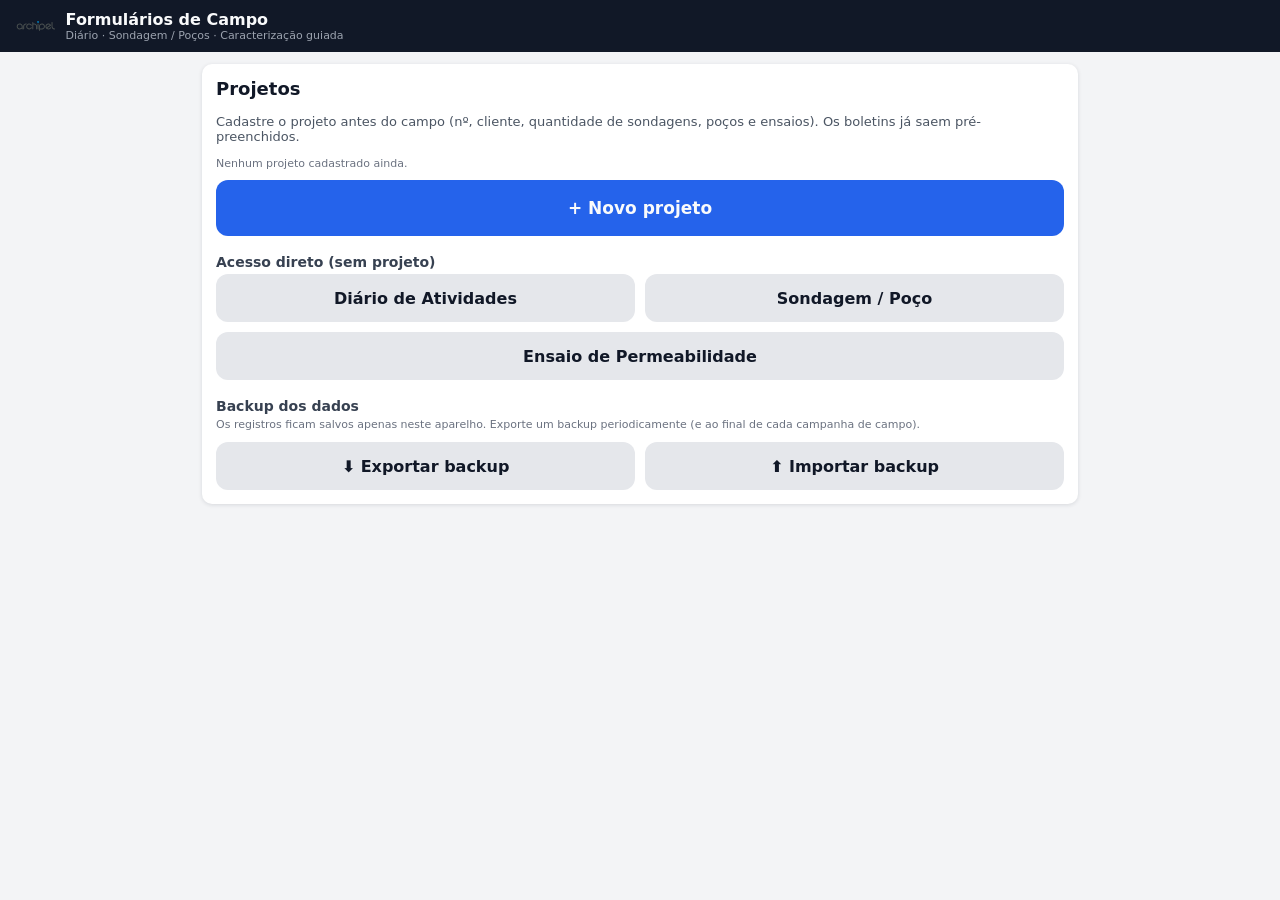
==== commit 217053fd: "Adiciona ensaio de permeabilidade em furo (nível variável / rebaixamento) Novo formulário com plano " ====
--- a/index.html
+++ b/index.html
@@ -72,6 +72,7 @@
     input[type="text"],
     input[type="number"],
     input[type="date"],
+    input[type="time"],
     textarea,
     select {
       width: 100%;
@@ -907,13 +908,25 @@
       -webkit-print-color-adjust: exact;
       print-color-adjust: exact;
     }
-    /* Tabela densa para anexos (VOC, liners) */
+    /* Tabela densa (VOC, liners) */
+    .pp-table-dense {
+      /* Larguras iguais e independentes do conteúdo: garante que a tabela
+         jamais ultrapasse a margem direita da página. */
+      table-layout: fixed;
+      width: 100%;
+      max-width: 100%;
+    }
+    .pp-table-dense td {
+      white-space: nowrap;
+    }
     .pp-table-dense th,
     .pp-table-dense td {
       padding: 1px 3px;
       font-size: 7.8px;
       text-align: center;
       line-height: 1.25;
+      overflow: hidden;
+      word-break: break-word;
     }
     .pp-fotos {
       display: grid;
@@ -943,6 +956,209 @@
       margin: 6px 0 3px 0;
       page-break-after: avoid;
       break-after: avoid;
+    }
+    /* ---------- Ensaio de permeabilidade (tela) ---------- */
+    .ens-timer {
+      background: #111827;
+      color: #f9fafb;
+      border-radius: 12px;
+      padding: 12px 14px;
+      margin-bottom: 12px;
+    }
+    .ens-timer-relogio {
+      font-size: 40px;
+      font-weight: 700;
+      font-variant-numeric: tabular-nums;
+      letter-spacing: 0.02em;
+      line-height: 1.1;
+    }
+    .ens-timer-msg {
+      font-size: 14px;
+      color: #d1d5db;
+      margin-top: 4px;
+      min-height: 20px;
+    }
+    .ens-timer .btn-secondary {
+      background: #374151;
+      color: #f9fafb;
+    }
+    .ens-leit-cab,
+    .ens-row {
+      display: grid;
+      grid-template-columns: 64px 70px 1fr;
+      gap: 8px;
+      align-items: center;
+    }
+    .ens-leit-cab {
+      font-size: 12px;
+      font-weight: 600;
+      color: #4b5563;
+      padding: 0 8px 4px 8px;
+    }
+    .ens-row {
+      border: 1px solid #e5e7eb;
+      background: #f9fafb;
+      border-radius: 10px;
+      padding: 4px 8px;
+      margin-bottom: 6px;
+      transition: background 0.2s;
+    }
+    .ens-row .ens-t {
+      font-weight: 700;
+      font-size: 16px;
+    }
+    .ens-row .ens-h {
+      font-size: 13px;
+      color: #4b5563;
+      font-variant-numeric: tabular-nums;
+    }
+    .ens-row input {
+      margin-bottom: 0;
+      text-align: center;
+      min-height: 44px;
+    }
+    .ens-row.proxima {
+      border-color: #2563eb;
+      background: #eff6ff;
+      box-shadow: inset 4px 0 0 #2563eb;
+    }
+    .ens-row.agora {
+      background: #fef3c7;
+      border-color: #d97706;
+    }
+    .ens-resultado {
+      background: #f0f9ff;
+      border: 1px solid #bae6fd;
+      border-radius: 10px;
+      padding: 12px;
+      font-size: 14px;
+      line-height: 1.5;
+    }
+    .ens-k {
+      font-size: 22px;
+      font-weight: 700;
+      color: #1d4ed8;
+    }
+    /* ---------- Ensaio de permeabilidade (PDF) ---------- */
+    .ens-corpo {
+      display: flex;
+      gap: 6mm;
+      align-items: flex-start;
+    }
+    .ens-col-tab {
+      width: 74mm;
+      flex: none;
+    }
+    .ens-col-res {
+      flex: 1;
+      min-width: 0;
+    }
+    .ens-tab th,
+    .ens-tab td {
+      text-align: center;
+      font-size: 8.6px;
+      padding: 1.5px 3px;
+      white-space: nowrap;
+    }
+    .ens-tab th {
+      white-space: normal;
+    }
+    .ens-res-box {
+      border: 1.5px solid #1d4ed8;
+      border-radius: 2mm;
+      padding: 2.5mm 3mm;
+      margin-bottom: 3mm;
+      -webkit-print-color-adjust: exact;
+      print-color-adjust: exact;
+    }
+    .ens-res-k {
+      font-size: 17px;
+      font-weight: 700;
+      color: #1d4ed8;
+    }
+    .ens-res-cls {
+      font-size: 10px;
+      font-weight: 600;
+      margin-top: 1mm;
+    }
+    .ens-res-num {
+      font-size: 8.5px;
+      color: #374151;
+      margin-top: 1mm;
+    }
+    .ens-grafico {
+      width: 100%;
+      display: block;
+      border: 1px solid #ddd;
+    }
+    .ens-graf-leg {
+      font-size: 7.5px;
+      color: #4b5563;
+      margin-top: 1mm;
+    }
+    .ens-memo {
+      font-size: 9.5px;
+      border: 1px solid #999;
+      padding: 2mm 3mm;
+      line-height: 1.6;
+    }
+    .ens-memo-res {
+      font-weight: 700;
+      font-size: 10.5px;
+    }
+    .ens-memo-leg {
+      font-size: 7.5px;
+      color: #555;
+      line-height: 1.4;
+      margin-top: 1mm;
+    }
+    .ens-regua {
+      margin-top: 4mm;
+      -webkit-print-color-adjust: exact;
+      print-color-adjust: exact;
+    }
+    .ens-regua-esc {
+      position: relative;
+      height: 9mm;
+      border-bottom: 1px solid #111;
+      font-size: 7.5px;
+    }
+    .ens-regua-esc span {
+      position: absolute;
+      bottom: 1mm;
+      transform: translateX(-50%);
+      white-space: nowrap;
+    }
+    .ens-regua-mk {
+      position: absolute;
+      top: 0;
+      transform: translateX(-50%);
+      color: #dc2626;
+      font-size: 8px;
+      white-space: nowrap;
+    }
+    .ens-regua-faixas {
+      position: relative;
+      height: 9mm;
+      border-bottom: 1px solid #111;
+    }
+    .ens-regua-faixas div {
+      position: absolute;
+      top: 0;
+      bottom: 0;
+      border-left: 1px solid #111;
+      font-size: 7px;
+      line-height: 1.2;
+      display: flex;
+      align-items: center;
+      justify-content: center;
+      text-align: center;
+      padding: 0 1mm;
+    }
+    .ens-regua-legenda {
+      font-size: 7px;
+      color: #555;
+      margin-top: 1mm;
     }
   </style>
 </head>
@@ -963,8 +1179,8 @@
     <section id="home" class="card">
       <h2>Projetos</h2>
       <p style="font-size: 13px; color: #4b5563; margin-top: 0;">
-        Cadastre o projeto antes do campo (nº, cliente, quantidade de sondagens
-        e poços). Os boletins já saem pré-preenchidos.
+        Cadastre o projeto antes do campo (nº, cliente, quantidade de sondagens,
+        poços e ensaios). Os boletins já saem pré-preenchidos.
       </p>
       <div id="lista-projetos" class="small-muted">
         Nenhum projeto cadastrado ainda.
@@ -982,6 +1198,9 @@
         </button>
         <button class="btn-secondary" onclick="showSection('sondagem')">
           Sondagem / Poço
+        </button>
+        <button class="btn-secondary" onclick="abrirEnsaioAvulso()">
+          Ensaio de Permeabilidade
         </button>
       </div>
 
@@ -1071,6 +1290,14 @@
               />
             </div>
           </div>
+          <div class="row">
+            <div>
+              <label for="proj-qtd-ens">Qtde. de ensaios de permeabilidade</label>
+              <input type="number" inputmode="numeric" min="0" max="99"
+                     id="proj-qtd-ens" placeholder="0" />
+            </div>
+            <div></div>
+          </div>
 
           <div class="btn-group">
             <button type="submit" class="btn-primary">Salvar projeto</button>
@@ -1098,8 +1325,13 @@
         </p>
         <div id="projdet-sts" class="st-grid"></div>
 
+        <div id="projdet-eps-wrap" class="hidden">
+          <div class="section-title" style="margin-top:12px;">Ensaios de permeabilidade</div>
+          <div id="projdet-eps" class="st-grid"></div>
+        </div>
+
         <div class="btn-group" style="margin-top: 14px;">
-          <button type="button" class="btn-primary" onclick="exportarProjetoPDF()">
+          <button type="button" class="btn-primary" onclick="comAvisoDeErro(exportarProjetoPDF)">
             Exportar projeto em PDF
           </button>
           <button type="button" class="btn-secondary" onclick="abrirDiarioDoProjeto()">
@@ -1281,7 +1513,7 @@
         <div class="section-title">Registros salvos</div>
         <div id="bulk-bar-diario" class="bulk-bar hidden">
           <span class="bulk-count" id="bulk-count-diario">0 selecionados</span>
-          <button type="button" class="btn-primary btn-small" onclick="exportarBulkDiario()">
+          <button type="button" class="btn-primary btn-small" onclick="comAvisoDeErro(exportarBulkDiario)">
             Exportar PDF
           </button>
           <button type="button" class="btn-secondary btn-small" onclick="limparSelecaoDiario()">
@@ -1291,6 +1523,202 @@
         <div id="lista-diario" class="small-muted">
           Nenhum registro salvo ainda.
         </div>
+      </div>
+    </section>
+
+    <!-- Ensaio de Permeabilidade -->
+    <section id="ensaio" class="hidden">
+      <div class="card">
+        <h2>Ensaio de Permeabilidade</h2>
+        <p class="small-muted">
+          Ensaio em furo de sondagem, nível variável (rebaixamento). Em campo,
+          basta anotar a variação do nível d'água em cada leitura; o
+          coeficiente K, o volume e a classificação saem automaticamente.
+        </p>
+        <button type="button" class="btn-secondary btn-small"
+                style="margin-bottom: 12px;" onclick="usarUltimoEnsaio()">
+          ↻ Usar dados do último ensaio
+        </button>
+        <form id="form-ensaio" onsubmit="salvarEnsaio(event)">
+          <input type="hidden" id="ens-projetoid" />
+          <input type="hidden" id="ens-lat" />
+          <input type="hidden" id="ens-lon" />
+
+          <div class="row">
+            <div>
+              <label for="ens-projeto">Nº do Projeto</label>
+              <div class="prefix-field">
+                <span>P</span>
+                <input type="text" inputmode="numeric" id="ens-projeto"
+                       placeholder="288" required />
+              </div>
+            </div>
+            <div>
+              <label for="ens-id">Ensaio</label>
+              <input type="text" id="ens-id" placeholder="EP-01" required />
+            </div>
+          </div>
+
+          <label for="ens-local">Obra / Local</label>
+          <div class="field-with-btn">
+            <input type="text" id="ens-local" />
+            <button type="button" id="ens-btn-gps" class="btn-secondary"
+                    onclick="capturarLocal('ens')">📍 GPS</button>
+          </div>
+          <div id="ens-gps-info" class="gps-info"></div>
+
+          <div class="row">
+            <div>
+              <label for="ens-data">Data</label>
+              <input type="date" id="ens-data" />
+            </div>
+            <div>
+              <label for="ens-furo">Furo nº</label>
+              <input type="text" id="ens-furo" placeholder="Igual ao ensaio, ou ex.: ST-03" />
+            </div>
+          </div>
+
+          <div class="section-title">Geometria do furo</div>
+          <div class="row">
+            <div>
+              <label for="ens-diam">Diâmetro do furo</label>
+              <div style="display:flex; gap:6px;">
+                <input type="number" step="0.01" inputmode="decimal" id="ens-diam"
+                       placeholder="4" oninput="atualizarResultadoEnsaio()" />
+                <select id="ens-diam-unid" style="width:96px; flex:none;"
+                        onchange="atualizarResultadoEnsaio()">
+                  <option value="pol">pol (")</option>
+                  <option value="cm">cm</option>
+                </select>
+              </div>
+            </div>
+            <div>
+              <label for="ens-prof">Profundidade do furo (m)</label>
+              <input type="number" step="0.01" inputmode="decimal" id="ens-prof"
+                     placeholder="1,00" oninput="atualizarResultadoEnsaio()" />
+            </div>
+          </div>
+          <div class="row">
+            <div>
+              <label for="ens-trecho">Trecho ensaiado (m)</label>
+              <input type="number" step="0.01" inputmode="decimal" id="ens-trecho"
+                     placeholder="Se vazio, = profundidade" oninput="atualizarResultadoEnsaio()" />
+            </div>
+            <div>
+              <label for="ens-posicao">Ensaio realizado</label>
+              <select id="ens-posicao">
+                <option value="acima">Acima do NA</option>
+                <option value="abaixo">Abaixo do NA</option>
+              </select>
+            </div>
+          </div>
+
+          <div class="section-title">Plano de leituras</div>
+          <div class="row">
+            <div>
+              <label for="ens-plano">Intervalos</label>
+              <select id="ens-plano" onchange="aplicarPlanoEnsaio()">
+                <option value="rapido">30", 1', 2' … a cada 1 min até 20'</option>
+                <option value="dez">A cada 10' até 30'</option>
+                <option value="pers">Personalizado</option>
+              </select>
+            </div>
+          </div>
+          <div id="ens-plano-pers" class="row hidden">
+            <div>
+              <label for="ens-pers-int">A cada (min)</label>
+              <input type="number" step="0.5" inputmode="decimal" id="ens-pers-int"
+                     value="5" onchange="aplicarPlanoEnsaio()" />
+            </div>
+            <div>
+              <label for="ens-pers-tot">Até (min)</label>
+              <input type="number" step="1" inputmode="decimal" id="ens-pers-tot"
+                     value="30" onchange="aplicarPlanoEnsaio()" />
+            </div>
+          </div>
+
+          <div class="section-title">Execução</div>
+          <div class="ens-timer">
+            <div class="ens-timer-relogio" id="ens-relogio">00:00</div>
+            <div class="ens-timer-msg" id="ens-timer-msg">
+              Encha o furo até a boca e mantenha o nível ~10 min para saturar.
+              Ao cortar a água, toque em "Iniciar (t0)".
+            </div>
+            <div class="btn-group" style="margin-top:8px;">
+              <button type="button" class="btn-secondary" id="ens-btn-sat"
+                      onclick="iniciarSaturacao()">⏳ Saturação 10'</button>
+              <button type="button" class="btn-primary" id="ens-btn-iniciar"
+                      onclick="iniciarEnsaio()">▶ Iniciar (t0)</button>
+              <button type="button" class="btn-secondary hidden" id="ens-btn-parar"
+                      onclick="pararCronometroEnsaio()">⏹ Parar cronômetro</button>
+            </div>
+          </div>
+
+          <div class="row">
+            <div>
+              <label for="ens-hora">Hora inicial (t0)</label>
+              <input type="time" step="1" id="ens-hora" onchange="renderHorasLeituras()" />
+            </div>
+            <div></div>
+          </div>
+
+          <div class="ens-leit-cab">
+            <span>Tempo</span><span>Hora</span><span>Variação do NA (cm)</span>
+          </div>
+          <div id="ens-leituras"></div>
+          <button type="button" class="btn-secondary btn-small"
+                  onclick="adicionarLeituraEnsaio()">+ Adicionar leitura</button>
+
+          <div class="section-title" style="margin-top:14px;">Resultado</div>
+          <div id="ens-resultado" class="ens-resultado">
+            Preencha a geometria do furo e as leituras.
+          </div>
+
+          <label for="ens-obs" style="margin-top:12px;">Observação</label>
+          <textarea id="ens-obs" placeholder="Condições do ensaio, material, ocorrências."></textarea>
+
+          <div class="row">
+            <div>
+              <label for="ens-resp">Responsável</label>
+              <input type="text" id="ens-resp" />
+            </div>
+            <div>
+              <label for="ens-verif">Verificado</label>
+              <input type="text" id="ens-verif" />
+            </div>
+          </div>
+
+          <div class="btn-group">
+            <button id="btn-ensaio-salvar" type="submit" class="btn-primary">
+              Salvar ensaio
+            </button>
+            <button type="button" class="btn-secondary" onclick="limparEnsaio()">
+              Limpar formulário
+            </button>
+            <button type="button" class="btn-secondary" onclick="exportarEnsaioCSV()">
+              Exportar CSV
+            </button>
+            <button type="button" class="btn-secondary" onclick="executarVoltar()">
+              Voltar
+            </button>
+            <button id="btn-ensaio-cancelar-edicao" type="button"
+                    class="btn-secondary hidden" onclick="cancelarEdicaoEnsaio()">
+              Cancelar edição
+            </button>
+          </div>
+        </form>
+      </div>
+
+      <div class="card">
+        <div class="section-title">Ensaios salvos</div>
+        <div id="bulk-bar-ensaio" class="bulk-bar hidden">
+          <span class="bulk-count" id="bulk-count-ensaio">0 selecionados</span>
+          <button type="button" class="btn-primary btn-small"
+                  onclick="comAvisoDeErro(exportarBulkEnsaio)">Exportar PDF</button>
+          <button type="button" class="btn-secondary btn-small"
+                  onclick="limparSelecaoEnsaio()">Limpar</button>
+        </div>
+        <div id="lista-ensaio" class="small-muted">Nenhum ensaio salvo ainda.</div>
       </div>
     </section>
 
@@ -1622,7 +2050,7 @@
         </p>
         <div id="bulk-bar-sondagem" class="bulk-bar hidden">
           <span class="bulk-count" id="bulk-count-sondagem">0 selecionados</span>
-          <button type="button" class="btn-primary btn-small" onclick="exportarBulkSondagem()">
+          <button type="button" class="btn-primary btn-small" onclick="comAvisoDeErro(exportarBulkSondagem)">
             Exportar PDF
           </button>
           <button type="button" class="btn-secondary btn-small" onclick="limparSelecaoSondagem()">
@@ -1641,6 +2069,29 @@
     <div class="wizard-box">
       <div class="wizard-progress" id="wizard-progress"></div>
       <div id="wizard-content"></div>
+    </div>
+  </div>
+
+  <!-- Diálogo de exportação: o próprio app gera o arquivo PDF -->
+  <div id="export-overlay" class="wizard-overlay hidden">
+    <div class="wizard-box">
+      <div class="wizard-title" id="export-titulo">Gerando PDF…</div>
+      <p class="wizard-help" id="export-info"></p>
+      <div id="export-acoes" class="hidden">
+        <button type="button" id="btn-pdf-compartilhar" class="btn-primary"
+                style="width:100%; margin-bottom:10px;" onclick="compartilharPDF()">
+          📤 Salvar / Compartilhar PDF
+        </button>
+        <button type="button" class="btn-secondary" style="width:100%; margin-bottom:10px;"
+                onclick="baixarPDF()">⬇ Baixar PDF</button>
+        <p class="small-muted" style="margin-top:0;">
+          No iPhone, "Salvar / Compartilhar" abre o menu do sistema:
+          escolha "Salvar em Arquivos", AirDrop, WhatsApp ou e-mail.
+          <a href="#" onclick="exportarImprimir(); return false;">Imprimir pelo navegador</a>
+        </p>
+      </div>
+      <button type="button" class="btn-secondary" style="width:100%;"
+              onclick="fecharExportacao()">Fechar</button>
     </div>
   </div>
 
@@ -1904,7 +2355,7 @@
 
     async function carregarBanco() {
       idb = await abrirBanco();
-      for (const key of [STORAGE_DIARIO, STORAGE_SONDAGEM, STORAGE_PROJETOS]) {
+      for (const key of [STORAGE_DIARIO, STORAGE_SONDAGEM, STORAGE_PROJETOS, STORAGE_ENSAIOS]) {
         let lista = await idbGet("registros", key);
         if (!Array.isArray(lista)) {
           // Migração: importa o que existir no localStorage
@@ -1924,7 +2375,7 @@
     let ultimoIntervaloVOC = "0,20";
 
     function showSection(id) {
-      ["home", "diario", "sondagem", "projForm", "projDet"].forEach((s) => {
+      ["home", "diario", "sondagem", "ensaio", "projForm", "projDet"].forEach((s) => {
         document.getElementById(s).classList.add("hidden");
       });
       document.getElementById(id).classList.remove("hidden");
@@ -1933,6 +2384,9 @@
         atualizarHoraEvento();
       } else if (id === "sondagem") {
         renderListaSondagem();
+      } else if (id === "ensaio") {
+        renderListaEnsaio();
+        if (!document.querySelector("#ens-leituras .ens-row")) limparEnsaio();
       } else if (id === "home") {
         renderListaProjetos();
       }
@@ -1953,7 +2407,7 @@
     let navPop = false; // evita empilhar histórico durante um movimento de "voltar"
 
     function secaoVisivel() {
-      return ["projForm", "projDet", "diario", "sondagem", "home"].find(
+      return ["projForm", "projDet", "diario", "sondagem", "ensaio", "home"].find(
         (id) => !document.getElementById(id).classList.contains("hidden")
       );
     }
@@ -1979,6 +2433,13 @@
       } else if (visivel === "sondagem") {
         const pid =
           Number(document.getElementById("sond-projetoid").value) || null;
+        if (pid && carregarRegistros(STORAGE_PROJETOS).some((p) => p.id === pid)) {
+          abrirProjeto(pid);
+        } else {
+          showSection("home");
+        }
+      } else if (visivel === "ensaio") {
+        const pid = Number(document.getElementById("ens-projetoid").value) || null;
         if (pid && carregarRegistros(STORAGE_PROJETOS).some((p) => p.id === pid)) {
           abrirProjeto(pid);
         } else {
@@ -2249,7 +2710,7 @@
                 : ""
             }
             <div style="margin-top:6px; text-align:right;">
-              <button type="button" class="btn-primary btn-small" onclick="gerarPerfilDiario(${reg.id})">
+              <button type="button" class="btn-primary btn-small" onclick="comAvisoDeErro(() => gerarPerfilDiario(${reg.id}))">
                 Diário (PDF)
               </button>
               <button type="button" class="btn-secondary btn-small" onclick="editarDiario(${reg.id})">
@@ -3442,7 +3903,7 @@
                 : ""
             }
             <div style="margin-top:6px; text-align:right;">
-              <button type="button" class="btn-primary btn-small" onclick="gerarPerfil(${reg.id})">
+              <button type="button" class="btn-primary btn-small" onclick="comAvisoDeErro(() => gerarPerfil(${reg.id}))">
                 Perfil (PDF)
               </button>
               <button type="button" class="btn-secondary btn-small" onclick="editarSondagem(${reg.id})">
@@ -3735,6 +4196,7 @@
         empresa: document.getElementById("proj-empresa").value.trim(),
         qtdSond: parseInt(document.getElementById("proj-qtd-sond").value, 10) || 0,
         qtdPocos: parseInt(document.getElementById("proj-qtd-pocos").value, 10) || 0,
+        qtdEns: parseInt(document.getElementById("proj-qtd-ens").value, 10) || 0,
       };
       let lista = carregarRegistros(STORAGE_PROJETOS);
       if (editingProjetoId) {
@@ -3762,6 +4224,7 @@
       document.getElementById("proj-empresa").value = p.empresa || "";
       document.getElementById("proj-qtd-sond").value = p.qtdSond || "";
       document.getElementById("proj-qtd-pocos").value = p.qtdPocos || "";
+      document.getElementById("proj-qtd-ens").value = p.qtdEns || "";
       document.getElementById("projform-titulo").textContent = "Editar projeto";
       showSection("projForm");
     }
@@ -3811,7 +4274,30 @@
         feitas.length + "/" + p.qtdSond + " sondagens preenchidas"
       );
       partes.push(pocosFeitos + "/" + (p.qtdPocos || 0) + " poços instalados");
+      const enss = ensaiosDoProjeto(p.id);
+      if (p.qtdEns) {
+        let feitosEns = 0;
+        for (let i = 1; i <= p.qtdEns; i++) if (enss.some((r) => r.idEnsaio === nomeEP(i))) feitosEns++;
+        partes.push(feitosEns + "/" + p.qtdEns + " ensaios de permeabilidade");
+      }
       document.getElementById("projdet-info").textContent = partes.join(" · ");
+
+      const gridEp = document.getElementById("projdet-eps");
+      document.getElementById("projdet-eps-wrap").classList.toggle("hidden", !p.qtdEns);
+      gridEp.innerHTML = "";
+      for (let i = 1; i <= (p.qtdEns || 0); i++) {
+        const nome = nomeEP(i);
+        const reg = enss.find((r) => r.idEnsaio === nome);
+        const c = reg ? calcularEnsaio(reg) : null;
+        const b = document.createElement("button");
+        b.type = "button";
+        b.className = "st-btn" + (reg ? " done" : "");
+        b.innerHTML =
+          `<span class="st-nome">${nome}</span>` +
+          `<span class="st-status">${reg ? (c.ok ? "K " + fmtCientifico(c.K) : "✓ salvo") : "pendente"}</span>`;
+        b.onclick = () => abrirEP(nome);
+        gridEp.appendChild(b);
+      }
 
       const grid = document.getElementById("projdet-sts");
       grid.innerHTML = "";
@@ -3880,9 +4366,12 @@
         .filter((r) => r.projetoId === p.id)
         .sort((a, b) => (a.data || "").localeCompare(b.data || "") || a.id - b.id);
 
-      if (!sondagens.length && !diarios.length) {
+      const ensaiosProj = ensaiosDoProjeto(p.id).sort((a, b) =>
+        (a.idEnsaio || "").localeCompare(b.idEnsaio || "", "pt", { numeric: true })
+      );
+      if (!sondagens.length && !diarios.length && !ensaiosProj.length) {
         alert(
-          "Este projeto ainda não tem boletins nem diários preenchidos para exportar."
+          "Este projeto ainda não tem boletins, ensaios nem diários preenchidos para exportar."
         );
         return;
       }
@@ -3912,7 +4401,8 @@
               <td><strong>Poços instalados</strong>${pocos} de ${p.qtdPocos || 0}</td>
             </tr>
             <tr>
-              <td colspan="2"><strong>Diários incluídos</strong>${diarios.length}</td>
+              <td><strong>Ensaios de permeabilidade</strong>${ensaiosProj.length} de ${p.qtdEns || ensaiosProj.length}</td>
+              <td><strong>Diários incluídos</strong>${diarios.length}</td>
             </tr>
           </table>
           <div class="pp-section-label">Conteúdo deste relatório</div>
@@ -3922,6 +4412,15 @@
                 ? "Boletins de sondagem: " +
                   esc(sondagens.map((r) => r.idSond || "?").join(", ")) +
                   "<br>"
+                : ""
+            }
+            ${
+              ensaiosProj.length
+                ? "Ensaios de permeabilidade: " +
+                  esc(ensaiosProj.map((r) => {
+                    const c = calcularEnsaio(r);
+                    return (r.idEnsaio || "?") + (c.ok ? " (K = " + fmtCientifico(c.K) + " cm/s)" : "");
+                  }).join(", ")) + "<br>"
                 : ""
             }
             ${
@@ -3943,6 +4442,9 @@
       const partes = [capa];
       for (const reg of sondagens) {
         partes.push(await montarHTMLPerfil(reg));
+      }
+      for (const reg of ensaiosProj) {
+        partes.push(montarHTMLEnsaio(reg));
       }
       for (const reg of diarios) {
         partes.push(montarHTMLDiario(reg));
@@ -3981,6 +4483,7 @@
             `<div style="margin-top:4px;">` +
             `<span class="tag">${feitas.length}/${p.qtdSond} sondagens</span>` +
             `<span class="tag">${pocosFeitos}/${p.qtdPocos || 0} poços</span>` +
+            (p.qtdEns ? `<span class="tag">${ensaiosDoProjeto(p.id).length}/${p.qtdEns} ensaios</span>` : "") +
             `</div>`;
           div.onclick = () => abrirProjeto(p.id);
           cont.appendChild(div);
@@ -4119,9 +4622,11 @@
           const acc = Math.round(pos.coords.accuracy || 0);
           const utmStr = utmTexto(lat, lon);
 
-          if (prefixo === "sond") {
-            document.getElementById("sond-lat").value = lat.toFixed(6);
-            document.getElementById("sond-lon").value = lon.toFixed(6);
+          const campoLat = document.getElementById(prefixo + "-lat");
+          const campoLon = document.getElementById(prefixo + "-lon");
+          if (campoLat && campoLon) {
+            campoLat.value = lat.toFixed(6);
+            campoLon.value = lon.toFixed(6);
           }
           info.textContent =
             "GPS: " +
@@ -4170,6 +4675,7 @@
         projetos: carregarRegistros(STORAGE_PROJETOS),
         diario: carregarRegistros(STORAGE_DIARIO),
         sondagem: carregarRegistros(STORAGE_SONDAGEM),
+        ensaios: carregarRegistros(STORAGE_ENSAIOS),
         fotos: [],
       };
       for (const reg of dados.sondagem) {
@@ -4227,6 +4733,7 @@
             STORAGE_PROJETOS,
             Array.isArray(dados.projetos) ? dados.projetos : []
           );
+          mesclar(STORAGE_ENSAIOS, Array.isArray(dados.ensaios) ? dados.ensaios : []);
           for (const f of dados.fotos || []) {
             if (f && f.id && f.base64) {
               const existente = await idbGet("fotos", f.id);
@@ -5349,8 +5856,10 @@
       let vocAbaixoHtml = "";    // largura total, abaixo do corpo (2ª opção)
       if (vocs.length) {
         const px2mm = 0.2646;
-        const larguraUtil = 190;                       // A4 útil, margens 10mm
-        const larguraDireita = larguraUtil - larguraWrap - 3; // faixa à direita
+        // A4 útil = 190mm (210 - 2x10 de margem). Descontamos 2mm de folga
+        // para absorver arredondamentos do renderizador de impressão.
+        const larguraUtil = 188;
+        const larguraDireita = larguraUtil - larguraWrap - 4; // faixa à direita
 
         // --- Quanto a tabela de litologia ocupa verticalmente? ---
         // As colunas fixas (#, Prof., Amostra) somam ~40mm; o resto é descrição.
@@ -5385,8 +5894,12 @@
 
         // Altura de uma linha da tabela densa, em mm
         const alturaLinha = (f) => f * 1.25 * px2mm + 0.79;
-        // Largura de um par (Prof. + ppm) considerando o cabeçalho "Prof. (m)"
-        const larguraPar = (f) => f * px2mm * 0.5 * 12 + 3.2;
+        // Largura real de um par de colunas (Prof. + ppm), em mm.
+        // O cabeçalho "Prof. (m)" (9 caracteres) é o que dita a largura;
+        // soma-se o padding (3px de cada lado) e a borda de cada célula.
+        // O fator 1.06 é a margem de segurança contra o transbordo lateral.
+        const larguraPar = (f) =>
+          ((6 * 0.6 * f + 7) / 0.58) * px2mm * 1.08;
 
         const montarTabelaVOC = (por, fonte) => {
           let cels = "";
@@ -5398,9 +5911,16 @@
             if (i % por === por - 1 || i === vocs.length - 1) cels += "</tr>";
           });
           let cabec = "";
-          for (let k = 0; k < por; k++) cabec += `<th>Prof. (m)</th><th>ppm</th>`;
+          let cols = "";
+          for (let k = 0; k < por; k++) {
+            cabec += `<th>Prof. (m)</th><th style="white-space:nowrap;">ppm</th>`;
+            cols +=
+              `<col style="width:${(58 / por).toFixed(3)}%">` +
+              `<col style="width:${(42 / por).toFixed(3)}%">`;
+          }
           return (
             `<table class="pp-table pp-table-dense" style="font-size:${fonte}px;">` +
+            `<colgroup>${cols}</colgroup>` +
             `<thead><tr>${cabec}</tr></thead><tbody>${cels}</tbody></table>`
           );
         };
@@ -5518,7 +6038,7 @@
               </div>
               ${legendaHtml}
             </div>
-            <div style="flex:1; min-width:0;">
+            <div style="flex:1; min-width:0; overflow:hidden;">
               ${tabelaCamadas}
               ${obsHtml}
               ${vocLateralHtml}
@@ -5738,18 +6258,178 @@
       return partes.join("_");
     }
 
-    // Define o nome sugerido na tela "Salvar como PDF" via document.title
-    function imprimirComNome(nome) {
+    // Exportação: o app gera o arquivo PDF por conta própria (html2canvas +
+    // jsPDF, bibliotecas locais, funcionam offline) e o entrega pelo menu de
+    // compartilhar do sistema. Não depende da impressão do navegador, que o
+    // Safari no iPhone deixou de executar a partir do app.
+    let exportNome = "";
+    let pdfPronto = null;
+
+    function carregarScript(src) {
+      return new Promise((res, rej) => {
+        const s = document.createElement("script");
+        s.src = src;
+        s.onload = () => res();
+        s.onerror = () => rej(new Error("não foi possível carregar " + src +
+          " (abra o app uma vez com internet para baixá-lo)"));
+        document.head.appendChild(s);
+      });
+    }
+
+    async function carregarLibsPDF() {
+      if (!window.html2canvas) await carregarScript("vendor/html2canvas.min.js");
+      if (!(window.jspdf && window.jspdf.jsPDF)) await carregarScript("vendor/jspdf.umd.min.js");
+    }
+
+    async function gerarArquivoPDF(nome, aoProgredir) {
+      await carregarLibsPDF();
+      const { jsPDF } = window.jspdf;
+      // Palco fora da tela, com a largura útil de uma folha A4 (190 mm)
+      const palco = document.createElement("div");
+      palco.id = "pdf-palco";
+      palco.style.cssText =
+        "position:absolute;left:-30000px;top:0;width:190mm;background:#fff;";
+      palco.innerHTML = document.getElementById("print-area").innerHTML;
+      document.body.appendChild(palco);
+      try {
+        await Promise.all(
+          [...palco.querySelectorAll("img")].map((img) =>
+            img.complete ? null : new Promise((r) => { img.onload = img.onerror = r; })
+          )
+        );
+        const paginas = [...palco.querySelectorAll(".pp-page")];
+        const pdf = new jsPDF({ unit: "mm", format: "a4", orientation: "portrait", compress: true });
+        for (let i = 0; i < paginas.length; i++) {
+          if (aoProgredir) aoProgredir(i + 1, paginas.length);
+          const pg = paginas[i];
+          pg.style.overflow = "visible";
+          const canvas = await window.html2canvas(pg, {
+            scale: 2.5,
+            backgroundColor: "#ffffff",
+            logging: false,
+            useCORS: true,
+          });
+          // Ajusta à área útil da A4 (190 x 277 mm), sem distorcer
+          let w = 190;
+          let h = (canvas.height * w) / canvas.width;
+          if (h > 277) {
+            h = 277;
+            w = (canvas.width * h) / canvas.height;
+          }
+          if (i > 0) pdf.addPage();
+          pdf.addImage(canvas.toDataURL("image/jpeg", 0.92), "JPEG", 10 + (190 - w) / 2, 10, w, h);
+          canvas.width = canvas.height = 0; // libera memória no celular
+        }
+        const blob = pdf.output("blob");
+        return new File([blob], nome + ".pdf", { type: "application/pdf" });
+      } finally {
+        palco.remove();
+      }
+    }
+
+    // Texturas do poço (filtro ranhurado e pré-filtro) como pequenas imagens
+    // repetidas: o gerador de PDF não desenha degradês CSS, mas desenha imagens.
+    function instalarTexturasPoco() {
+      try {
+        const ranhura = document.createElement("canvas");
+        ranhura.width = 8; ranhura.height = 10;
+        let c = ranhura.getContext("2d");
+        c.fillStyle = "#111"; c.fillRect(0, 0, 8, 3);
+        const pontos = document.createElement("canvas");
+        pontos.width = 10; pontos.height = 10;
+        c = pontos.getContext("2d");
+        c.fillStyle = "#6b5c34"; c.beginPath(); c.arc(5, 5, 2.4, 0, Math.PI * 2); c.fill();
+        const st = document.createElement("style");
+        st.id = "pp-texturas";
+        st.textContent =
+          ".pp-w-filtro{background-image:url(" + ranhura.toDataURL() + ")!important;" +
+          "background-size:4px 2.6px!important;background-repeat:repeat!important;}" +
+          ".pp-w-prefiltro{background-image:url(" + pontos.toDataURL() + ")!important;" +
+          "background-size:2.6px 2.6px!important;background-repeat:repeat!important;}";
+        document.head.appendChild(st);
+      } catch (e) {
+        // sem canvas (ambiente de teste): mantém as texturas em CSS
+      }
+    }
+
+    async function imprimirComNome(nome) {
+      exportNome = nome;
+      pdfPronto = null;
+      const ov = document.getElementById("export-overlay");
+      const tit = document.getElementById("export-titulo");
+      const info = document.getElementById("export-info");
+      const acoes = document.getElementById("export-acoes");
+      acoes.classList.add("hidden");
+      tit.textContent = "Gerando PDF…";
+      info.textContent = "Preparando…";
+      ov.classList.remove("hidden");
+      try {
+        pdfPronto = await gerarArquivoPDF(nome, (i, n) => {
+          info.textContent = "Página " + i + " de " + n + "…";
+        });
+        const n = document.querySelectorAll("#print-area .pp-page").length;
+        tit.textContent = "PDF pronto";
+        info.textContent = pdfPronto.name + " · " + n + (n === 1 ? " página" : " páginas");
+        const podeCompartilhar =
+          navigator.canShare && navigator.canShare({ files: [pdfPronto] });
+        document.getElementById("btn-pdf-compartilhar").classList.toggle("hidden", !podeCompartilhar);
+        acoes.classList.remove("hidden");
+      } catch (e) {
+        console.error(e);
+        tit.textContent = "Não foi possível gerar o PDF";
+        info.textContent = (e && e.message) || String(e);
+      }
+    }
+
+    // Disparados por toque direto (exigência do iPhone para o menu de compartilhar)
+    async function compartilharPDF() {
+      if (!pdfPronto) return;
+      try {
+        await navigator.share({ files: [pdfPronto], title: pdfPronto.name });
+      } catch (e) {
+        if (e && e.name === "AbortError") return; // usuário cancelou
+        baixarPDF();
+      }
+    }
+
+    function baixarPDF() {
+      if (!pdfPronto) return;
+      const url = URL.createObjectURL(pdfPronto);
+      const a = document.createElement("a");
+      a.href = url;
+      a.download = pdfPronto.name;
+      document.body.appendChild(a);
+      a.click();
+      a.remove();
+      setTimeout(() => URL.revokeObjectURL(url), 60000);
+    }
+
+    function fecharExportacao() {
+      document.getElementById("export-overlay").classList.add("hidden");
+    }
+
+    // Alternativa: impressão do navegador (funciona no computador)
+    function exportarImprimir() {
+      fecharExportacao();
       const original = document.title;
-      document.title = nome;
+      document.title = exportNome;
       const restaura = () => {
         document.title = original;
         window.removeEventListener("afterprint", restaura);
       };
       window.addEventListener("afterprint", restaura);
-      window.print();
-      // Fallback caso afterprint não dispare (alguns navegadores)
+      try { window.print(); } catch (e) {}
       setTimeout(restaura, 1500);
+    }
+
+    // Erros na montagem do documento aparecem na tela em vez de sumirem
+    async function comAvisoDeErro(fn) {
+      try {
+        await fn();
+      } catch (e) {
+        console.error(e);
+        alert("Erro ao gerar o PDF: " + (e && e.message ? e.message : e));
+      }
     }
 
     async function gerarPerfil(id) {
@@ -5766,17 +6446,855 @@
       imprimirComNome(nomeArquivoDiario(reg));
     }
 
+    // ===================== ENSAIO DE PERMEABILIDADE =====================
+    // Ensaio em furo de sondagem, nível variável (rebaixamento), pelo método
+    // adotado no relatório P288 (Orquidário Villa-Lobos):
+    //   K = (Δh / Δt) × 1 / [ i · (2h / r + 1) ]
+    // Δh = rebaixamento total (cm), Δt = tempo total (s), h = trecho ensaiado
+    // (cm), r = raio do furo (cm), i = constante geométrica do cilindro (5).
+
+    const STORAGE_ENSAIOS = "form_ensaios_v1";
+    const ENS_I = 5;
+    let editingEnsaioId = null;
+    const selEnsaio = new Set();
+    let ensTimer = null;   // cronômetro do ensaio
+    let ensSat = null;     // contagem regressiva da saturação
+
+    function nomeEP(i) {
+      return "EP-" + String(i).padStart(2, "0");
+    }
+
+    function ensaiosDoProjeto(pid) {
+      return carregarRegistros(STORAGE_ENSAIOS).filter((r) => r.projetoId === pid);
+    }
+
+    function rotuloTempo(s) {
+      if (s === 0) return "Inicial";
+      if (s < 60) return s + '"';
+      if (s % 60 === 0) return s / 60 + "'";
+      return Math.floor(s / 60) + "'" + (s % 60) + '"';
+    }
+
+    function fmtNumBR(v, max) {
+      if (v === null || v === undefined || isNaN(v)) return "—";
+      return Number(v).toLocaleString("pt-BR", {
+        minimumFractionDigits: 0,
+        maximumFractionDigits: max == null ? 2 : max,
+      });
+    }
+
+    // 1.714e-5 -> "1,71 × 10⁻⁵"
+    function fmtCientifico(v) {
+      if (!isFinite(v) || v <= 0) return "—";
+      let exp = Math.floor(Math.log10(v));
+      let mant = v / Math.pow(10, exp);
+      if (Number(mant.toFixed(2)) >= 10) {
+        mant /= 10;
+        exp += 1;
+      }
+      const sup = { "-": "⁻", 0: "⁰", 1: "¹", 2: "²", 3: "³", 4: "⁴", 5: "⁵", 6: "⁶", 7: "⁷", 8: "⁸", 9: "⁹" };
+      const e = String(exp).split("").map((c) => sup[c]).join("");
+      return mant.toFixed(2).replace(".", ",") + " × 10" + e;
+    }
+
+    function classificarK(K) {
+      // Mello e Teixeira (1967)
+      if (!isFinite(K) || K <= 0) return "—";
+      if (K >= 1) return "Pedregulhos";
+      if (K >= 1e-3) return "Areias";
+      if (K >= 1e-7) return "Areias finas siltosas e argilosas, siltes argilosos";
+      return "Argilas";
+    }
+
+    function temposDoPlano() {
+      const plano = document.getElementById("ens-plano").value;
+      if (plano === "dez") return [0, 600, 1200, 1800];
+      if (plano === "pers") {
+        const int = num(document.getElementById("ens-pers-int").value);
+        const tot = num(document.getElementById("ens-pers-tot").value);
+        if (!(int > 0) || !(tot > 0)) return [0];
+        const out = [0];
+        for (let t = int * 60; t <= tot * 60 + 0.001; t += int * 60) out.push(Math.round(t));
+        return out.slice(0, 241);
+      }
+      const out = [0, 30];
+      for (let m = 1; m <= 20; m++) out.push(m * 60);
+      return out;
+    }
+
+    function linhaLeituraHTML(t, dh) {
+      return `
+        <div class="ens-row" data-t="${t}">
+          <span class="ens-t">${rotuloTempo(t)}</span>
+          <span class="ens-h">—</span>
+          <input type="number" step="0.1" inputmode="decimal" class="ens-dh"
+                 value="${dh === undefined || dh === null ? "" : dh}"
+                 placeholder="${t === 0 ? "0" : "cm"}"
+                 oninput="atualizarResultadoEnsaio()" />
+        </div>`;
+    }
+
+    function valoresLeiturasAtuais() {
+      const mapa = {};
+      document.querySelectorAll("#ens-leituras .ens-row").forEach((row) => {
+        const v = row.querySelector(".ens-dh").value;
+        if (v !== "") mapa[row.getAttribute("data-t")] = v;
+      });
+      return mapa;
+    }
+
+    function renderLeiturasEnsaio(tempos, valores) {
+      const cont = document.getElementById("ens-leituras");
+      cont.innerHTML = tempos
+        .map((t) => linhaLeituraHTML(t, valores[t] !== undefined ? valores[t] : t === 0 ? "0" : ""))
+        .join("");
+      renderHorasLeituras();
+      atualizarResultadoEnsaio();
+    }
+
+    function aplicarPlanoEnsaio() {
+      const pers = document.getElementById("ens-plano").value === "pers";
+      document.getElementById("ens-plano-pers").classList.toggle("hidden", !pers);
+      const valores = valoresLeiturasAtuais();
+      const tempos = temposDoPlano();
+      // Mantém leituras já anotadas em tempos fora do novo plano
+      Object.keys(valores).forEach((t) => {
+        if (!tempos.includes(Number(t))) tempos.push(Number(t));
+      });
+      tempos.sort((a, b) => a - b);
+      renderLeiturasEnsaio(tempos, valores);
+    }
+
+    function adicionarLeituraEnsaio() {
+      const rows = [...document.querySelectorAll("#ens-leituras .ens-row")];
+      const ts = rows.map((r) => Number(r.getAttribute("data-t")));
+      const ult = ts.length ? ts[ts.length - 1] : 0;
+      const passo = ts.length >= 2 ? ult - ts[ts.length - 2] : 60;
+      const wrapper = document.createElement("div");
+      wrapper.innerHTML = linhaLeituraHTML(ult + (passo > 0 ? passo : 60), "");
+      document.getElementById("ens-leituras").appendChild(wrapper.firstElementChild);
+      renderHorasLeituras();
+    }
+
+    function horaMaisSegundos(hhmm, s) {
+      const m = /^(\d{1,2}):(\d{2})(?::(\d{2}))?/.exec(hhmm || "");
+      if (!m) return "—";
+      const tot = (Number(m[1]) * 3600 + Number(m[2]) * 60 + Number(m[3] || 0) + s) % 86400;
+      return (
+        String(Math.floor(tot / 3600)).padStart(2, "0") + ":" +
+        String(Math.floor((tot % 3600) / 60)).padStart(2, "0") +
+        (tot % 60 ? ":" + String(tot % 60).padStart(2, "0") : "")
+      );
+    }
+
+    function renderHorasLeituras() {
+      const h0 = document.getElementById("ens-hora").value;
+      document.querySelectorAll("#ens-leituras .ens-row").forEach((row) => {
+        row.querySelector(".ens-h").textContent = horaMaisSegundos(
+          h0, Number(row.getAttribute("data-t")));
+      });
+    }
+
+    function coletarEnsaio() {
+      const leituras = [];
+      document.querySelectorAll("#ens-leituras .ens-row").forEach((row) => {
+        const v = row.querySelector(".ens-dh").value.trim();
+        leituras.push({ t: Number(row.getAttribute("data-t")), dh: v });
+      });
+      return {
+        id: editingEnsaioId || Date.now(),
+        projetoId: Number(document.getElementById("ens-projetoid").value) || null,
+        projeto: getProjeto("ens-projeto"),
+        idEnsaio: document.getElementById("ens-id").value.trim(),
+        furo: document.getElementById("ens-furo").value.trim(),
+        local: document.getElementById("ens-local").value.trim(),
+        lat: document.getElementById("ens-lat").value || "",
+        lon: document.getElementById("ens-lon").value || "",
+        data: document.getElementById("ens-data").value,
+        hora: document.getElementById("ens-hora").value,
+        diametro: document.getElementById("ens-diam").value.trim(),
+        diamUnid: document.getElementById("ens-diam-unid").value,
+        profundidade: document.getElementById("ens-prof").value.trim(),
+        trecho: document.getElementById("ens-trecho").value.trim(),
+        posicao: document.getElementById("ens-posicao").value,
+        plano: document.getElementById("ens-plano").value,
+        persInt: document.getElementById("ens-pers-int").value,
+        persTot: document.getElementById("ens-pers-tot").value,
+        leituras,
+        obs: document.getElementById("ens-obs").value.trim(),
+        responsavel: document.getElementById("ens-resp").value.trim(),
+        verificado: document.getElementById("ens-verif").value.trim(),
+      };
+    }
+
+    // Cálculo do ensaio a partir do registro (mesma função para tela, PDF e CSV)
+    function calcularEnsaio(reg) {
+      const v = num(reg.diametro);
+      const D = reg.diamUnid === "cm" ? v : v * 2.54;
+      const r = D / 2;
+      const trechoM = !isNaN(num(reg.trecho)) ? num(reg.trecho) : num(reg.profundidade);
+      const h = trechoM * 100;
+      const leit = (reg.leituras || [])
+        .filter((l) => l.dh !== "" && l.dh !== null && !isNaN(num(l.dh)))
+        .map((l) => ({ t: Number(l.t), dh: num(l.dh) }))
+        .sort((a, b) => a.t - b.t);
+      const ini = leit.find((l) => l.t === 0);
+      const base = ini ? ini.dh : 0;
+      const finais = leit.filter((l) => l.t > 0);
+      const ult = finais[finais.length - 1];
+      const area = Math.PI * r * r; // cm²
+      const res = { D, r, h, trechoM, leit, base, area, ok: false, aviso: "" };
+      if (!(r > 0)) { res.aviso = "Informe o diâmetro do furo."; return res; }
+      if (!(h > 0)) { res.aviso = "Informe a profundidade do furo (ou o trecho ensaiado)."; return res; }
+      if (!ult) { res.aviso = "Anote ao menos uma leitura após o tempo inicial."; return res; }
+      res.dh = ult.dh - base;
+      res.dt = ult.t;
+      if (!(res.dh > 0)) { res.aviso = "Não houve rebaixamento registrado (Δh = 0)."; return res; }
+      res.K = (res.dh / res.dt) / (ENS_I * ((2 * h) / r + 1));
+      res.volume = (area * res.dh) / 1000;          // litros
+      res.vazao = res.volume / (res.dt / 60);        // L/min
+      res.classe = classificarK(res.K);
+      res.ok = true;
+      return res;
+    }
+
+    function rotuloDiametro(reg) {
+      if (!reg.diametro) return "—";
+      return fmtNumBR(num(reg.diametro), 2) + (reg.diamUnid === "cm" ? " cm" : '"');
+    }
+
+    function atualizarResultadoEnsaio() {
+      const el = document.getElementById("ens-resultado");
+      if (!el) return;
+      const c = calcularEnsaio(coletarEnsaio());
+      if (!c.ok) {
+        el.innerHTML = `<span class="small-muted">${esc(c.aviso)}</span>`;
+        return;
+      }
+      el.innerHTML =
+        `<div class="ens-k">K = ${fmtCientifico(c.K)} cm/s</div>` +
+        `<div>${esc(c.classe)}</div>` +
+        `<div class="small-muted" style="margin-top:4px;">` +
+        `Δh = ${fmtNumBR(c.dh)} cm em Δt = ${fmtNumBR(c.dt / 60)} min (${c.dt} s) · ` +
+        `r = ${fmtNumBR(c.r, 2)} cm · h = ${fmtNumBR(c.h, 1)} cm · ` +
+        `volume infiltrado ${fmtNumBR(c.volume, 3)} L</div>`;
+    }
+
+    // ---------- Cronômetro do ensaio ----------
+
+    function pararSaturacao() {
+      if (ensSat) clearInterval(ensSat.int);
+      ensSat = null;
+    }
+
+    function prepararAudioEnsaio() {
+      // O iPhone só libera som se o contexto de áudio nascer de um toque
+      try {
+        const C = window.AudioContext || window.webkitAudioContext;
+        if (C && !window.__ensAudio) window.__ensAudio = new C();
+        if (window.__ensAudio && window.__ensAudio.state === "suspended")
+          window.__ensAudio.resume();
+      } catch (e) {}
+    }
+
+    function bipEnsaio(longo) {
+      try {
+        const c = window.__ensAudio;
+        if (c) {
+          const o = c.createOscillator();
+          const g = c.createGain();
+          o.frequency.value = 880;
+          g.gain.value = 0.25;
+          o.connect(g);
+          g.connect(c.destination);
+          o.start();
+          o.stop(c.currentTime + (longo ? 0.9 : 0.35));
+        }
+      } catch (e) {}
+      try {
+        if (navigator.vibrate) navigator.vibrate(longo ? [400, 150, 400] : [200]);
+      } catch (e) {}
+    }
+
+    async function manterTelaLigada(ligar) {
+      try {
+        if (ligar && navigator.wakeLock && !window.__ensWake) {
+          window.__ensWake = await navigator.wakeLock.request("screen");
+        } else if (!ligar && window.__ensWake) {
+          await window.__ensWake.release();
+          window.__ensWake = null;
+        }
+      } catch (e) {}
+    }
+
+    function fmtRelogio(seg) {
+      const s = Math.max(0, Math.floor(seg));
+      return String(Math.floor(s / 60)).padStart(2, "0") + ":" + String(s % 60).padStart(2, "0");
+    }
+
+    function iniciarSaturacao() {
+      prepararAudioEnsaio();
+      pararSaturacao();
+      manterTelaLigada(true);
+      const fim = Date.now() + 600000;
+      const msg = document.getElementById("ens-timer-msg");
+      const rel = document.getElementById("ens-relogio");
+      ensSat = {
+        int: setInterval(() => {
+          const falta = (fim - Date.now()) / 1000;
+          rel.textContent = fmtRelogio(falta);
+          msg.textContent = "Saturando o solo — mantenha o furo cheio até a boca.";
+          if (falta <= 0) {
+            pararSaturacao();
+            bipEnsaio(true);
+            rel.textContent = "00:00";
+            msg.textContent = "Saturação concluída. Corte a água e toque em \"Iniciar (t0)\".";
+          }
+        }, 250),
+      };
+    }
+
+    function iniciarEnsaio() {
+      prepararAudioEnsaio();
+      pararSaturacao();
+      if (ensTimer) pararCronometroEnsaio();
+      const agora = new Date();
+      // hora com segundos: os horários de cada leitura batem com o cronômetro
+      document.getElementById("ens-hora").value =
+        String(agora.getHours()).padStart(2, "0") + ":" +
+        String(agora.getMinutes()).padStart(2, "0") + ":" +
+        String(agora.getSeconds()).padStart(2, "0");
+      renderHorasLeituras();
+      const inicial = document.querySelector('#ens-leituras .ens-row[data-t="0"] .ens-dh');
+      if (inicial && inicial.value === "") inicial.value = "0";
+      manterTelaLigada(true);
+      ensTimer = {
+        inicio: agora.getTime(),
+        avisados: new Set(),
+        int: setInterval(tickEnsaio, 250),
+      };
+      document.getElementById("ens-btn-iniciar").textContent = "↺ Reiniciar (t0)";
+      document.getElementById("ens-btn-parar").classList.remove("hidden");
+      tickEnsaio();
+    }
+
+    function tickEnsaio() {
+      if (!ensTimer) return;
+      const dec = (Date.now() - ensTimer.inicio) / 1000;
+      document.getElementById("ens-relogio").textContent = fmtRelogio(dec);
+      const rows = [...document.querySelectorAll("#ens-leituras .ens-row")];
+      let proxima = null;
+      rows.forEach((row) => {
+        const t = Number(row.getAttribute("data-t"));
+        row.classList.remove("proxima");
+        if (t > 0 && dec >= t && !ensTimer.avisados.has(t)) {
+          ensTimer.avisados.add(t);
+          bipEnsaio(false);
+          row.classList.add("agora");
+          setTimeout(() => row.classList.remove("agora"), 4000);
+          try { row.scrollIntoView({ block: "center", behavior: "smooth" }); } catch (e) {}
+        }
+        if (!proxima && t > dec) proxima = row;
+      });
+      const msg = document.getElementById("ens-timer-msg");
+      if (proxima) {
+        proxima.classList.add("proxima");
+        const t = Number(proxima.getAttribute("data-t"));
+        msg.textContent = "Próxima leitura: " + rotuloTempo(t) + " em " + fmtRelogio(t - dec);
+      } else {
+        msg.textContent = "Plano de leituras concluído. Confira os valores e salve.";
+        pararCronometroEnsaio(true);
+      }
+    }
+
+    function pararCronometroEnsaio(concluido) {
+      if (ensTimer) clearInterval(ensTimer.int);
+      ensTimer = null;
+      document.querySelectorAll("#ens-leituras .ens-row").forEach((r) => r.classList.remove("proxima"));
+      document.getElementById("ens-btn-iniciar").textContent = "▶ Iniciar (t0)";
+      document.getElementById("ens-btn-parar").classList.add("hidden");
+      if (concluido) bipEnsaio(true);
+      manterTelaLigada(false);
+    }
+
+    // ---------- Formulário ----------
+
+    function preencherFormEnsaio(reg) {
+      setProjeto("ens-projeto", reg.projeto || "");
+      document.getElementById("ens-projetoid").value = reg.projetoId || "";
+      document.getElementById("ens-id").value = reg.idEnsaio || "";
+      document.getElementById("ens-furo").value = reg.furo || "";
+      document.getElementById("ens-local").value = reg.local || "";
+      document.getElementById("ens-lat").value = reg.lat || "";
+      document.getElementById("ens-lon").value = reg.lon || "";
+      document.getElementById("ens-gps-info").textContent =
+        reg.lat && reg.lon ? "GPS: " + reg.lat + ", " + reg.lon + " · " + utmTexto(num(reg.lat), num(reg.lon)) : "";
+      document.getElementById("ens-data").value = reg.data || "";
+      document.getElementById("ens-hora").value = reg.hora || "";
+      document.getElementById("ens-diam").value = reg.diametro || "";
+      document.getElementById("ens-diam-unid").value = reg.diamUnid || "pol";
+      document.getElementById("ens-prof").value = reg.profundidade || "";
+      document.getElementById("ens-trecho").value = reg.trecho || "";
+      document.getElementById("ens-posicao").value = reg.posicao || "acima";
+      document.getElementById("ens-plano").value = reg.plano || "rapido";
+      document.getElementById("ens-pers-int").value = reg.persInt || "5";
+      document.getElementById("ens-pers-tot").value = reg.persTot || "30";
+      document.getElementById("ens-plano-pers").classList.toggle("hidden", (reg.plano || "rapido") !== "pers");
+      document.getElementById("ens-obs").value = reg.obs || "";
+      document.getElementById("ens-resp").value = reg.responsavel || "";
+      document.getElementById("ens-verif").value = reg.verificado || "";
+      const leit = reg.leituras || [];
+      if (leit.length) {
+        const valores = {};
+        leit.forEach((l) => { if (l.dh !== "") valores[l.t] = l.dh; });
+        renderLeiturasEnsaio(leit.map((l) => Number(l.t)).sort((a, b) => a - b), valores);
+      } else {
+        renderLeiturasEnsaio(temposDoPlano(), {});
+      }
+    }
+
+    function limparEnsaio() {
+      pararSaturacao();
+      if (ensTimer) pararCronometroEnsaio();
+      document.getElementById("form-ensaio").reset();
+      ["ens-projetoid", "ens-lat", "ens-lon"].forEach((id) => (document.getElementById(id).value = ""));
+      document.getElementById("ens-gps-info").textContent = "";
+      document.getElementById("ens-relogio").textContent = "00:00";
+      document.getElementById("ens-plano-pers").classList.add("hidden");
+      document.getElementById("ens-data").value = hojeISO();
+      renderLeiturasEnsaio(temposDoPlano(), {});
+    }
+
+    function atualizarEstadoEdicaoEnsaio() {
+      const s = document.getElementById("btn-ensaio-salvar");
+      const c = document.getElementById("btn-ensaio-cancelar-edicao");
+      s.textContent = editingEnsaioId ? "Atualizar ensaio" : "Salvar ensaio";
+      c.classList.toggle("hidden", !editingEnsaioId);
+    }
+
+    function cancelarEdicaoEnsaio() {
+      editingEnsaioId = null;
+      atualizarEstadoEdicaoEnsaio();
+      limparEnsaio();
+    }
+
+    function salvarEnsaio(event) {
+      event.preventDefault();
+      const reg = coletarEnsaio();
+      // Remove leituras vazias no fim do plano (mantém o histórico limpo)
+      while (reg.leituras.length > 1 && reg.leituras[reg.leituras.length - 1].dh === "") {
+        reg.leituras.pop();
+      }
+      if (!reg.furo) reg.furo = reg.idEnsaio;
+      const c = calcularEnsaio(reg);
+      if (!c.ok && !confirm(c.aviso + "\n\nSalvar mesmo assim?")) return;
+      let lista = carregarRegistros(STORAGE_ENSAIOS);
+      if (editingEnsaioId) {
+        const i = lista.findIndex((r) => r.id === editingEnsaioId);
+        if (i !== -1) lista[i] = reg;
+      } else {
+        lista.push(reg);
+      }
+      salvarRegistros(STORAGE_ENSAIOS, lista);
+      if (ensTimer) pararCronometroEnsaio();
+      editingEnsaioId = null;
+      atualizarEstadoEdicaoEnsaio();
+      limparEnsaio();
+      renderListaEnsaio();
+      mostrarToast("Ensaio salvo ✓" + (c.ok ? " · K = " + fmtCientifico(c.K) + " cm/s" : ""));
+      if (reg.projetoId && carregarRegistros(STORAGE_PROJETOS).some((p) => p.id === reg.projetoId)) {
+        abrirProjeto(reg.projetoId);
+      }
+    }
+
+    function editarEnsaio(id) {
+      const reg = carregarRegistros(STORAGE_ENSAIOS).find((r) => r.id === id);
+      if (!reg) return;
+      if (ensTimer) pararCronometroEnsaio();
+      editingEnsaioId = id;
+      preencherFormEnsaio(reg);
+      atualizarEstadoEdicaoEnsaio();
+      showSection("ensaio");
+    }
+
+    function excluirEnsaio(id) {
+      if (!confirm("Deseja realmente excluir este ensaio?")) return;
+      salvarRegistros(STORAGE_ENSAIOS, carregarRegistros(STORAGE_ENSAIOS).filter((r) => r.id !== id));
+      selEnsaio.delete(id);
+      if (editingEnsaioId === id) cancelarEdicaoEnsaio();
+      renderListaEnsaio();
+    }
+
+    function usarUltimoEnsaio() {
+      const lista = carregarRegistros(STORAGE_ENSAIOS);
+      if (!lista.length) {
+        alert("Nenhum ensaio anterior para copiar.");
+        return;
+      }
+      copiarGeometriaEnsaio(lista[lista.length - 1], true);
+    }
+
+    // Copia o que normalmente se repete entre ensaios de um mesmo campo
+    function copiarGeometriaEnsaio(ant, incluirIdent) {
+      const set = (id, v) => {
+        const el = document.getElementById(id);
+        if (el && !el.value && v) el.value = v;
+      };
+      if (incluirIdent) {
+        if (!document.getElementById("ens-projeto").value) setProjeto("ens-projeto", ant.projeto || "");
+        set("ens-local", ant.local);
+      }
+      set("ens-diam", ant.diametro);
+      if (ant.diamUnid) document.getElementById("ens-diam-unid").value = ant.diamUnid;
+      set("ens-prof", ant.profundidade);
+      set("ens-trecho", ant.trecho);
+      if (ant.posicao) document.getElementById("ens-posicao").value = ant.posicao;
+      set("ens-resp", ant.responsavel);
+      set("ens-verif", ant.verificado);
+      if (ant.plano) {
+        document.getElementById("ens-plano").value = ant.plano;
+        if (ant.persInt) document.getElementById("ens-pers-int").value = ant.persInt;
+        if (ant.persTot) document.getElementById("ens-pers-tot").value = ant.persTot;
+        aplicarPlanoEnsaio();
+      }
+      atualizarResultadoEnsaio();
+    }
+
+    function abrirEP(nome) {
+      const p = carregarRegistros(STORAGE_PROJETOS).find((x) => x.id === projetoAtivoId);
+      if (!p) return;
+      const reg = ensaiosDoProjeto(p.id).find((r) => r.idEnsaio === nome);
+      if (reg) {
+        editarEnsaio(reg.id);
+        return;
+      }
+      editingEnsaioId = null;
+      atualizarEstadoEdicaoEnsaio();
+      limparEnsaio();
+      setProjeto("ens-projeto", p.numero || "");
+      document.getElementById("ens-local").value = p.local || "";
+      document.getElementById("ens-id").value = nome;
+      document.getElementById("ens-projetoid").value = p.id;
+      // Geometria e equipe do ensaio anterior do mesmo projeto
+      const anteriores = ensaiosDoProjeto(p.id);
+      if (anteriores.length) copiarGeometriaEnsaio(anteriores[anteriores.length - 1], false);
+      showSection("ensaio");
+    }
+
+    function abrirEnsaioAvulso() {
+      if (editingEnsaioId) cancelarEdicaoEnsaio();
+      showSection("ensaio");
+    }
+
+    // ---------- Lista, seleção e exportação ----------
+
+    function alternarSelEnsaio(id, marcado) {
+      if (marcado) selEnsaio.add(id);
+      else selEnsaio.delete(id);
+      atualizarBulkBarEnsaio();
+    }
+
+    function limparSelecaoEnsaio() {
+      selEnsaio.clear();
+      renderListaEnsaio();
+    }
+
+    function atualizarBulkBarEnsaio() {
+      const bar = document.getElementById("bulk-bar-ensaio");
+      if (!bar) return;
+      bar.classList.toggle("hidden", selEnsaio.size === 0);
+      document.getElementById("bulk-count-ensaio").textContent =
+        selEnsaio.size + (selEnsaio.size === 1 ? " selecionado" : " selecionados");
+    }
+
+    function renderListaEnsaio() {
+      const lista = carregarRegistros(STORAGE_ENSAIOS);
+      const cont = document.getElementById("lista-ensaio");
+      if (!cont) return;
+      if (!lista.length) {
+        cont.textContent = "Nenhum ensaio salvo ainda.";
+        atualizarBulkBarEnsaio();
+        return;
+      }
+      cont.innerHTML = "";
+      lista.slice().reverse().forEach((reg) => {
+        const c = calcularEnsaio(reg);
+        const div = document.createElement("div");
+        div.className = "record record-sel";
+        const dataFmt = reg.data ? reg.data.split("-").reverse().join("/") : "sem data";
+        div.innerHTML = `
+          <input type="checkbox" ${selEnsaio.has(reg.id) ? "checked" : ""}
+                 onchange="alternarSelEnsaio(${reg.id}, this.checked)" aria-label="Selecionar" />
+          <div class="record-body">
+            <div class="record-title">Projeto ${esc(reg.projeto || "(sem nº)")} – ${esc(reg.idEnsaio || "ensaio")}</div>
+            <div class="small-muted">${esc(reg.local || "Local não informado")} · ${dataFmt}</div>
+            <div style="margin-top:4px;">
+              <span class="tag">Ø ${esc(rotuloDiametro(reg))} · ${esc(fmtNumBR(c.trechoM))} m</span>
+              <span class="tag" style="${c.ok ? "background:#dbeafe;color:#1d4ed8;" : ""}">
+                ${c.ok ? "K = " + fmtCientifico(c.K) + " cm/s" : esc(c.aviso)}
+              </span>
+            </div>
+            <div style="margin-top:6px; text-align:right;">
+              <button type="button" class="btn-primary btn-small"
+                      onclick="comAvisoDeErro(() => gerarPDFEnsaio(${reg.id}))">Ensaio (PDF)</button>
+              <button type="button" class="btn-secondary btn-small" onclick="editarEnsaio(${reg.id})">Editar</button>
+              <button type="button" class="btn-danger btn-small" onclick="excluirEnsaio(${reg.id})">Excluir</button>
+            </div>
+          </div>`;
+        cont.appendChild(div);
+      });
+      atualizarBulkBarEnsaio();
+    }
+
+    function exportarEnsaioCSV() {
+      const lista = carregarRegistros(STORAGE_ENSAIOS);
+      if (!lista.length) {
+        alert("Não há ensaios para exportar.");
+        return;
+      }
+      const cab = ["projeto", "ensaio", "furo", "local", "lat", "lon", "data", "hora_inicial",
+        "diametro", "profundidade_m", "trecho_m", "posicao", "delta_h_cm", "delta_t_s",
+        "K_cm_s", "classificacao", "volume_L", "vazao_L_min", "leituras", "observacao",
+        "responsavel", "verificado"];
+      const q = (v) => {
+        v = String(v == null ? "" : v).replace(/"/g, '""');
+        return /[;\n"]/.test(v) ? `"${v}"` : v;
+      };
+      const linhas = [cab.join(";")];
+      lista.forEach((r) => {
+        const c = calcularEnsaio(r);
+        linhas.push([
+          r.projeto, r.idEnsaio, r.furo, r.local, r.lat, r.lon, r.data, r.hora,
+          rotuloDiametro(r), r.profundidade, c.trechoM, r.posicao === "abaixo" ? "abaixo do NA" : "acima do NA",
+          c.ok ? c.dh : "", c.ok ? c.dt : "", c.ok ? c.K.toExponential(3) : "", c.ok ? c.classe : "",
+          c.ok ? c.volume.toFixed(4) : "", c.ok ? c.vazao.toFixed(5) : "",
+          (r.leituras || []).filter((l) => l.dh !== "").map((l) => rotuloTempo(l.t) + "=" + l.dh + "cm").join(" | "),
+          r.obs, r.responsavel, r.verificado,
+        ].map(q).join(";"));
+      });
+      const blob = new Blob(["﻿" + linhas.join("\n")], { type: "text/csv;charset=utf-8;" });
+      const url = URL.createObjectURL(blob);
+      const a = document.createElement("a");
+      a.href = url;
+      a.download = "ensaios_permeabilidade_" + hojeISO().replace(/-/g, "") + ".csv";
+      document.body.appendChild(a);
+      a.click();
+      a.remove();
+      URL.revokeObjectURL(url);
+    }
+
+    function nomeArquivoEnsaio(reg) {
+      const partes = [sanitizarNome(reg.projeto) || "Ensaio", sanitizarNome(reg.idEnsaio) || "EP"];
+      if (reg.data) partes.push(reg.data);
+      return partes.join("_");
+    }
+
+    async function gerarPDFEnsaio(id) {
+      const reg = carregarRegistros(STORAGE_ENSAIOS).find((r) => r.id === id);
+      if (!reg) return;
+      document.getElementById("print-area").innerHTML = montarHTMLEnsaio(reg);
+      await imprimirComNome(nomeArquivoEnsaio(reg));
+    }
+
+    async function exportarBulkEnsaio() {
+      const sels = carregarRegistros(STORAGE_ENSAIOS)
+        .filter((r) => selEnsaio.has(r.id))
+        .sort((a, b) => (a.idEnsaio || "").localeCompare(b.idEnsaio || "", "pt", { numeric: true }));
+      if (!sels.length) {
+        alert("Selecione ao menos um ensaio.");
+        return;
+      }
+      document.getElementById("print-area").innerHTML = sels.map(montarHTMLEnsaio).join("");
+      const projetos = [...new Set(sels.map((r) => r.projeto).filter(Boolean))];
+      const base = projetos.length === 1 ? sanitizarNome(projetos[0]) + "_Ensaios" : "Ensaios";
+      await imprimirComNome(base + "_" + sels.length + "-permeabilidade");
+    }
+
+    // ---------- PDF ----------
+
+    // Gráfico rebaixamento × tempo, desenhado em canvas e embutido como imagem
+    // (imagem aparece igual na tela, na impressão e no PDF gerado pelo app).
+    function graficoEnsaio(c) {
+      try {
+        const W = 900, H = 540;
+        const cv = document.createElement("canvas");
+        cv.width = W; cv.height = H;
+        const g = cv.getContext("2d");
+        if (!g) return "";
+        const m = { l: 92, r: 24, t: 24, b: 70 };
+        const pw = W - m.l - m.r, ph = H - m.t - m.b;
+        const pts = c.leit.map((l) => ({ x: l.t / 60, y: l.dh - c.base }));
+        const xmax = Math.max(1, ...pts.map((p) => p.x));
+        const ymax = Math.max(0.1, ...pts.map((p) => p.y)) * 1.1;
+        const X = (x) => m.l + (x / xmax) * pw;
+        const Y = (y) => m.t + (y / ymax) * ph; // rebaixamento cresce para baixo
+        g.fillStyle = "#fff"; g.fillRect(0, 0, W, H);
+        g.font = "22px sans-serif"; g.fillStyle = "#333"; g.strokeStyle = "#ddd"; g.lineWidth = 1.5;
+        const passo = (v) => { const p = Math.pow(10, Math.floor(Math.log10(v / 5))); return [1, 2, 5, 10].map((k) => k * p).find((k) => v / k <= 6); };
+        const sx = passo(xmax), sy = passo(ymax);
+        g.textAlign = "center";
+        for (let x = 0; x <= xmax + 1e-9; x += sx) {
+          g.beginPath(); g.moveTo(X(x), m.t); g.lineTo(X(x), m.t + ph); g.stroke();
+          g.fillText(fmtNumBR(x, 1), X(x), m.t + ph + 30);
+        }
+        g.textAlign = "right";
+        for (let y = 0; y <= ymax + 1e-9; y += sy) {
+          g.beginPath(); g.moveTo(m.l, Y(y)); g.lineTo(m.l + pw, Y(y)); g.stroke();
+          g.fillText(fmtNumBR(y, 1), m.l - 10, Y(y) + 8);
+        }
+        g.strokeStyle = "#111"; g.lineWidth = 2; g.strokeRect(m.l, m.t, pw, ph);
+        g.textAlign = "center"; g.font = "bold 22px sans-serif";
+        g.fillText("Tempo acumulado (min)", m.l + pw / 2, H - 12);
+        g.save(); g.translate(26, m.t + ph / 2); g.rotate(-Math.PI / 2);
+        g.fillText("Rebaixamento do NA (cm)", 0, 0); g.restore();
+        // reta média adotada pelo método (0 → leitura final)
+        g.setLineDash([10, 8]); g.strokeStyle = "#9ca3af"; g.lineWidth = 2.5;
+        g.beginPath(); g.moveTo(X(0), Y(0)); g.lineTo(X(c.dt / 60), Y(c.dh)); g.stroke();
+        g.setLineDash([]);
+        g.strokeStyle = "#1d4ed8"; g.lineWidth = 3.5; g.beginPath();
+        pts.forEach((p, i) => (i ? g.lineTo(X(p.x), Y(p.y)) : g.moveTo(X(p.x), Y(p.y))));
+        g.stroke();
+        g.fillStyle = "#1d4ed8";
+        pts.forEach((p) => { g.beginPath(); g.arc(X(p.x), Y(p.y), 6, 0, Math.PI * 2); g.fill(); });
+        return cv.toDataURL("image/png");
+      } catch (e) {
+        return "";
+      }
+    }
+
+    // Régua de Mello e Teixeira (1967) com a posição do K obtido
+    function reguaClassificacao(K, rotulo) {
+      const lmax = 2, lmin = -9, span = lmax - lmin;
+      const pos = (l) => ((lmax - l) / span) * 100;
+      const faixas = [
+        [2, 0, "pedregulhos"], [0, -3, "areias"],
+        [-3, -7, "areias finas siltosas e argilosas, siltes argilosos"], [-7, -9, "argilas"],
+      ];
+      const ticks = [[2, "10²"], [0, "1"], [-2, "10⁻²"], [-4, "10⁻⁴"], [-6, "10⁻⁶"], [-8, "10⁻⁸"]];
+      const lk = Math.max(lmin, Math.min(lmax, Math.log10(K)));
+      return `
+        <div class="ens-regua">
+          <div class="ens-regua-esc">
+            ${ticks.map(([l, t]) => `<span style="left:${pos(l)}%">${t}</span>`).join("")}
+            ${isFinite(K) && K > 0 ? `<b class="ens-regua-mk" style="left:${pos(lk)}%">▼ ${esc(rotulo)}</b>` : ""}
+          </div>
+          <div class="ens-regua-faixas">
+            ${faixas.map(([a, b, n]) => `<div style="left:${pos(a)}%;width:${pos(b) - pos(a)}%">${n}</div>`).join("")}
+          </div>
+          <div class="ens-regua-legenda">K (cm/s) · Mello e Teixeira (1967)</div>
+        </div>`;
+    }
+
+    function montarHTMLEnsaio(reg) {
+      const c = calcularEnsaio(reg);
+      const dataFmt = reg.data ? reg.data.split("-").reverse().join("/") : "—";
+      const lidas = (reg.leituras || []).filter((l) => l.dh !== "" && !isNaN(num(l.dh)));
+      const naDepois = c.ok ? c.dh : NaN;
+
+      const linhas = lidas.map((l) => {
+        const dh = num(l.dh) - c.base;
+        const vol = c.area > 0 ? (c.area * dh) / 1000 : NaN;
+        return `<tr><td>${esc(horaMaisSegundos(reg.hora, Number(l.t)))}</td>` +
+          `<td>${rotuloTempo(Number(l.t))}</td>` +
+          `<td>${fmtNumBR(num(l.dh), 2)}</td>` +
+          `<td>${fmtNumBR(vol, 3)}</td></tr>`;
+      }).join("");
+
+      let coordRow = "";
+      if (reg.lat && reg.lon) {
+        const u = latLonParaUTM(num(reg.lat), num(reg.lon));
+        coordRow = `<tr><td colspan="3"><strong>Coordenadas (SIRGAS 2000 / UTM ${u.zone}${u.hemi})</strong>` +
+          `E ${fmt0(u.e)} m · N ${fmt0(u.n)} m</td></tr>`;
+      }
+
+      const grafico = c.ok ? graficoEnsaio(c) : "";
+      const rotulo = reg.idEnsaio || "EP";
+
+      const memoria = c.ok
+        ? `<div class="ens-memo">
+             <div>K = (Δh / Δt) × 1 / [ i · (2h / r + 1) ]</div>
+             <div>K = (${fmtNumBR(c.dh)} / ${c.dt}) × 1 / [ ${ENS_I} · (${fmtNumBR(2 * c.h, 1)} / ${fmtNumBR(c.r, 2)} + 1) ]</div>
+             <div class="ens-memo-res">K = ${fmtCientifico(c.K)} cm/s &nbsp;(${fmtCientifico(c.K / 100)} m/s)</div>
+             <div class="ens-memo-leg">Δh = rebaixamento total (cm) · Δt = tempo total (s) ·
+               h = trecho ensaiado (cm) · r = raio do furo (cm) · i = constante geométrica do cilindro</div>
+           </div>`
+        : `<div class="ens-memo">${esc(c.aviso)}</div>`;
+
+      return `
+        <div class="pp-page">
+          <div class="pp-head">
+            <img src="LogoColorido.svg" alt="" onerror="this.style.display='none'" />
+            <div class="pp-title">ENSAIO DE PERMEABILIDADE EM SOLOS<br>
+              <span style="font-weight:600;font-size:10.5px;">Ensaio em sondagem — nível variável (rebaixamento)</span></div>
+          </div>
+
+          <table class="pp-info">
+            <tr>
+              <td><strong>Projeto</strong>${esc(reg.projeto || "—")}</td>
+              <td><strong>Obra / Local</strong>${esc(reg.local || "—")}</td>
+              <td><strong>Data</strong>${esc(dataFmt)}</td>
+            </tr>
+            <tr>
+              <td><strong>Ensaio / Furo nº</strong>${esc(reg.idEnsaio || "—")} / ${esc(reg.furo || reg.idEnsaio || "—")}</td>
+              <td><strong>Tipo de ensaio</strong>Rebaixamento · ${reg.posicao === "abaixo" ? "abaixo do NA" : "acima do NA"}</td>
+              <td><strong>Hora inicial</strong>${esc(reg.hora || "—")}</td>
+            </tr>
+            <tr>
+              <td><strong>Diâmetro do furo</strong>${esc(rotuloDiametro(reg))}${c.r > 0 ? " (r = " + fmtNumBR(c.r, 2) + " cm)" : ""}</td>
+              <td><strong>Profundidade do furo / Trecho ensaiado</strong>${fmtNumBR(num(reg.profundidade))} m / ${fmtNumBR(c.trechoM)} m</td>
+              <td><strong>Variação do NA — antes / depois</strong>${fmtNumBR(0, 2)} cm / ${fmtNumBR(naDepois, 2)} cm</td>
+            </tr>
+            ${coordRow}
+            <tr>
+              <td colspan="2"><strong>Responsável</strong>${esc(reg.responsavel || "—")}</td>
+              <td><strong>Verificado</strong>${esc(reg.verificado || "—")}</td>
+            </tr>
+          </table>
+
+          <div class="ens-corpo">
+            <div class="ens-col-tab">
+              <table class="pp-table ens-tab">
+                <thead><tr><th>Hora</th><th>Tempo acum.</th><th>Variação do NA (cm)</th><th>Volume acum. (L)</th></tr></thead>
+                <tbody>${linhas || '<tr><td colspan="4">Sem leituras.</td></tr>'}</tbody>
+              </table>
+            </div>
+            <div class="ens-col-res">
+              <div class="ens-res-box">
+                <div class="ens-res-k">K = ${c.ok ? fmtCientifico(c.K) : "—"} cm/s</div>
+                <div class="ens-res-cls">${esc(c.ok ? c.classe : "")}</div>
+                <div class="ens-res-num">
+                  Δh/Δt = ${c.ok ? fmtCientifico(c.dh / c.dt) : "—"} cm/s ·
+                  Volume infiltrado ${c.ok ? fmtNumBR(c.volume, 3) : "—"} L ·
+                  Vazão média ${c.ok ? fmtNumBR(c.vazao, 4) : "—"} L/min
+                </div>
+              </div>
+              ${grafico ? `<img class="ens-grafico" src="${grafico}" alt="" />
+                <div class="ens-graf-leg"><span style="color:#1d4ed8">●—</span> leituras &nbsp;
+                  <span style="color:#9ca3af">- - -</span> taxa média adotada no cálculo</div>` : ""}
+              <div class="pp-section-label">Memória de cálculo</div>
+              ${memoria}
+              ${c.ok ? reguaClassificacao(c.K, rotulo) : ""}
+            </div>
+          </div>
+
+          ${reg.obs ? `<div class="pp-section-label">Observação</div>
+            <div style="font-size:9.5px;border:1px solid #999;padding:3px 5px;">${esc(reg.obs)}</div>` : ""}
+        </div>`;
+    }
+
     (async function init() {
       await carregarBanco();
       renderListaProjetos();
       renderListaDiario();
       renderListaSondagem();
+      renderListaEnsaio();
       adicionarCamada();
       adicionarVOC();
       preencherDatasHoje();
       montarChipsEventos();
       atualizarHoraEvento();
       configurarNavegacaoVoltar();
+      instalarTexturasPoco();
       window.__pronto = true;
 
       // Service worker: deixa o app abrir 100% offline
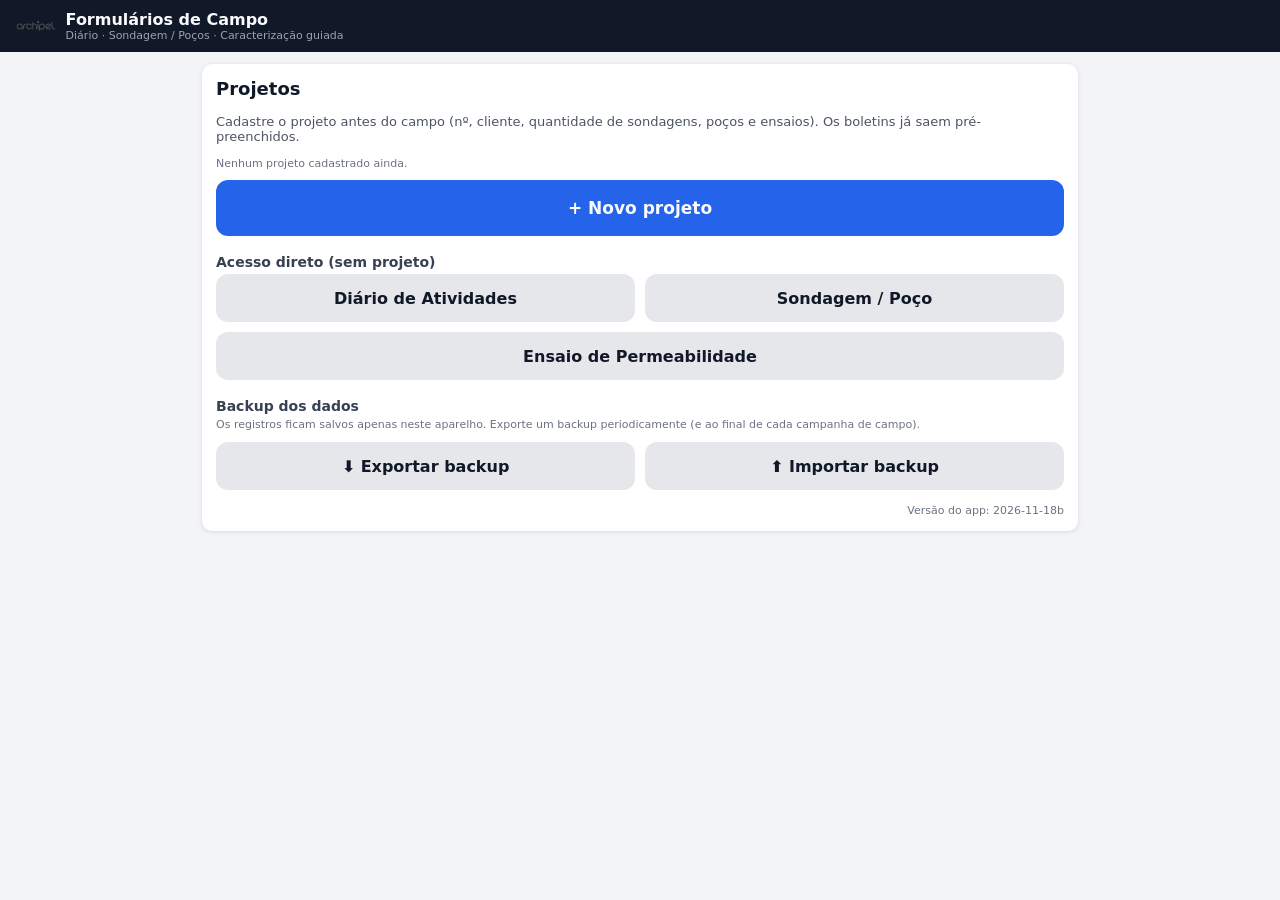
==== commit 3e5164a6: "App busca a versão mais nova da página quando há internet e mostra a versão O service worker servia " ====
--- a/index.html
+++ b/index.html
@@ -1228,6 +1228,9 @@
         class="hidden"
         onchange="importarBackup(this)"
       />
+      <p class="small-muted" style="margin:14px 0 0 0;text-align:right;">
+        Versão do app: <span id="app-versao"></span>
+      </p>
     </section>
 
     <!-- Cadastro / edição de projeto -->
@@ -1295,6 +1298,32 @@
               <label for="proj-qtd-ens">Qtde. de ensaios de permeabilidade</label>
               <input type="number" inputmode="numeric" min="0" max="99"
                      id="proj-qtd-ens" placeholder="0" />
+            </div>
+            <div></div>
+          </div>
+
+          <div class="section-title">Numeração inicial</div>
+          <p class="small-muted" style="margin-top:0;">
+            Para campanhas que continuam uma anterior. Ex.: se as sondagens
+            começam em ST-05, informe 5.
+          </p>
+          <div class="row">
+            <div>
+              <label for="proj-ini-st">1ª sondagem (ST-)</label>
+              <input type="number" inputmode="numeric" min="1" max="999"
+                     id="proj-ini-st" placeholder="1" />
+            </div>
+            <div>
+              <label for="proj-ini-pm">1º poço (PM-)</label>
+              <input type="number" inputmode="numeric" min="1" max="999"
+                     id="proj-ini-pm" placeholder="1" />
+            </div>
+          </div>
+          <div class="row">
+            <div>
+              <label for="proj-ini-ep">1º ensaio (EP-)</label>
+              <input type="number" inputmode="numeric" min="1" max="999"
+                     id="proj-ini-ep" placeholder="1" />
             </div>
             <div></div>
           </div>
@@ -4172,6 +4201,27 @@
       return "ST-" + String(i).padStart(2, "0");
     }
 
+    // Nomes da grade: os previstos (a partir da numeração inicial) mais
+    // qualquer registro já salvo no projeto com outro nome (ex.: renomeado).
+    function nomesGrade(prefixo, inicio, qtd, salvos) {
+      const nomes = [];
+      for (let i = 0; i < (qtd || 0); i++) {
+        nomes.push(prefixo + "-" + String((inicio || 1) + i).padStart(2, "0"));
+      }
+      salvos.forEach((n) => {
+        if (n && !nomes.includes(n)) nomes.push(n);
+      });
+      return nomes.sort((a, b) => a.localeCompare(b, "pt", { numeric: true }));
+    }
+
+    function nomesSTProjeto(p) {
+      return nomesGrade("ST", p.iniST, p.qtdSond, sondagensDoProjeto(p.id).map((r) => r.idSond));
+    }
+
+    function nomesEPProjeto(p) {
+      return nomesGrade("EP", p.iniEP, p.qtdEns, ensaiosDoProjeto(p.id).map((r) => r.idEnsaio));
+    }
+
     function sondagensDoProjeto(pid) {
       return carregarRegistros(STORAGE_SONDAGEM).filter(
         (r) => r.projetoId === pid
@@ -4197,6 +4247,9 @@
         qtdSond: parseInt(document.getElementById("proj-qtd-sond").value, 10) || 0,
         qtdPocos: parseInt(document.getElementById("proj-qtd-pocos").value, 10) || 0,
         qtdEns: parseInt(document.getElementById("proj-qtd-ens").value, 10) || 0,
+        iniST: parseInt(document.getElementById("proj-ini-st").value, 10) || 1,
+        iniPM: parseInt(document.getElementById("proj-ini-pm").value, 10) || 1,
+        iniEP: parseInt(document.getElementById("proj-ini-ep").value, 10) || 1,
       };
       let lista = carregarRegistros(STORAGE_PROJETOS);
       if (editingProjetoId) {
@@ -4225,6 +4278,9 @@
       document.getElementById("proj-qtd-sond").value = p.qtdSond || "";
       document.getElementById("proj-qtd-pocos").value = p.qtdPocos || "";
       document.getElementById("proj-qtd-ens").value = p.qtdEns || "";
+      document.getElementById("proj-ini-st").value = p.iniST > 1 ? p.iniST : "";
+      document.getElementById("proj-ini-pm").value = p.iniPM > 1 ? p.iniPM : "";
+      document.getElementById("proj-ini-ep").value = p.iniEP > 1 ? p.iniEP : "";
       document.getElementById("projform-titulo").textContent = "Editar projeto";
       showSection("projForm");
     }
@@ -4264,10 +4320,7 @@
       document.getElementById("projdet-titulo").textContent =
         p.numero + (p.cliente ? " · " + p.cliente : "");
 
-      const feitas = [];
-      for (let i = 1; i <= p.qtdSond; i++) {
-        if (regs.some((r) => r.idSond === nomeST(i))) feitas.push(i);
-      }
+      const feitas = regs.map((r) => r.idSond);
       const partes = [];
       if (p.local) partes.push(p.local);
       partes.push(
@@ -4275,18 +4328,16 @@
       );
       partes.push(pocosFeitos + "/" + (p.qtdPocos || 0) + " poços instalados");
       const enss = ensaiosDoProjeto(p.id);
-      if (p.qtdEns) {
-        let feitosEns = 0;
-        for (let i = 1; i <= p.qtdEns; i++) if (enss.some((r) => r.idEnsaio === nomeEP(i))) feitosEns++;
-        partes.push(feitosEns + "/" + p.qtdEns + " ensaios de permeabilidade");
+      if (p.qtdEns || enss.length) {
+        partes.push(enss.length + "/" + (p.qtdEns || 0) + " ensaios de permeabilidade");
       }
       document.getElementById("projdet-info").textContent = partes.join(" · ");
 
       const gridEp = document.getElementById("projdet-eps");
-      document.getElementById("projdet-eps-wrap").classList.toggle("hidden", !p.qtdEns);
+      const nomesEP = nomesEPProjeto(p);
+      document.getElementById("projdet-eps-wrap").classList.toggle("hidden", !nomesEP.length);
       gridEp.innerHTML = "";
-      for (let i = 1; i <= (p.qtdEns || 0); i++) {
-        const nome = nomeEP(i);
+      for (const nome of nomesEP) {
         const reg = enss.find((r) => r.idEnsaio === nome);
         const c = reg ? calcularEnsaio(reg) : null;
         const b = document.createElement("button");
@@ -4301,8 +4352,7 @@
 
       const grid = document.getElementById("projdet-sts");
       grid.innerHTML = "";
-      for (let i = 1; i <= p.qtdSond; i++) {
-        const nome = nomeST(i);
+      for (const nome of nomesSTProjeto(p)) {
         const reg = regs.find((r) => r.idSond === nome);
         const b = document.createElement("button");
         b.type = "button";
@@ -4467,10 +4517,7 @@
         .reverse()
         .forEach((p) => {
           const regs = sondagensDoProjeto(p.id);
-          const feitas = [];
-          for (let i = 1; i <= p.qtdSond; i++) {
-            if (regs.some((r) => r.idSond === nomeST(i))) feitas.push(i);
-          }
+          const feitas = regs.map((r) => r.idSond);
           const pocosFeitos = regs.filter((r) => r.poco).length;
           const div = document.createElement("div");
           div.className = "record";
@@ -4502,8 +4549,15 @@
           // Sugere o próximo PM com base nos poços já instalados no projeto
           const pid = Number(document.getElementById("sond-projetoid").value) || null;
           if (pid) {
-            const n = sondagensDoProjeto(pid).filter((r) => r.poco).length;
-            idPoco.value = "PM-" + String(n + 1).padStart(2, "0");
+            const proj = carregarRegistros(STORAGE_PROJETOS).find((x) => x.id === pid);
+            const usados = new Set(
+              sondagensDoProjeto(pid)
+                .filter((r) => r.poco && r.id !== editingSondagemId)
+                .map((r) => r.poco.id)
+            );
+            let n = (proj && proj.iniPM) || 1;
+            while (usados.has("PM-" + String(n).padStart(2, "0"))) n++;
+            idPoco.value = "PM-" + String(n).padStart(2, "0");
           }
           idPoco.focus();
           idPoco.select && idPoco.select();
@@ -4718,11 +4772,38 @@
           const dados = JSON.parse(reader.result);
           const novosDiario = Array.isArray(dados.diario) ? dados.diario : [];
           const novosSond = Array.isArray(dados.sondagem) ? dados.sondagem : [];
+          // Registros que já existem neste aparelho com conteúdo diferente
+          const chaves = [
+            [STORAGE_PROJETOS, dados.projetos],
+            [STORAGE_DIARIO, novosDiario],
+            [STORAGE_SONDAGEM, novosSond],
+            [STORAGE_ENSAIOS, dados.ensaios],
+          ];
+          const diferentes = [];
+          chaves.forEach(([key, novos]) => {
+            const atual = carregarRegistros(key);
+            (Array.isArray(novos) ? novos : []).forEach((r) => {
+              const ex = r && atual.find((a) => a.id === r.id);
+              if (ex && JSON.stringify(ex) !== JSON.stringify(r)) {
+                diferentes.push(r.idSond || r.idEnsaio || r.numero || r.data || "registro");
+              }
+            });
+          });
+          const substituir =
+            diferentes.length > 0 &&
+            confirm(
+              "O arquivo traz " + diferentes.length +
+                " registro(s) que já existem neste aparelho com conteúdo diferente (" +
+                diferentes.slice(0, 6).join(", ") + (diferentes.length > 6 ? "…" : "") +
+                ").\n\nOK = substituir pelos do arquivo · Cancelar = manter os deste aparelho"
+            );
           const mesclar = (key, novos) => {
             const atual = carregarRegistros(key);
-            const ids = new Set(atual.map((r) => r.id));
             novos.forEach((r) => {
-              if (r && r.id && !ids.has(r.id)) atual.push(r);
+              if (!r || !r.id) return;
+              const i = atual.findIndex((a) => a.id === r.id);
+              if (i === -1) atual.push(r);
+              else if (substituir) atual[i] = r;
             });
             salvarRegistros(key, atual);
             return atual.length;
@@ -4748,8 +4829,11 @@
           renderListaDiario();
           renderListaSondagem();
           renderListaProjetos();
+          renderListaEnsaio();
           alert(
-            "Backup importado (registros novos mesclados, sem duplicar).\nDiário: " +
+            "Backup importado" +
+              (substituir ? " (" + diferentes.length + " registro(s) atualizados)" : " (registros novos mesclados, sem duplicar)") +
+              ".\nDiário: " +
               td +
               " registros · Sondagens: " +
               ts +
@@ -7282,6 +7366,8 @@
         </div>`;
     }
 
+    const APP_VERSAO = "2026-11-18b";
+
     (async function init() {
       await carregarBanco();
       renderListaProjetos();
@@ -7295,12 +7381,14 @@
       atualizarHoraEvento();
       configurarNavegacaoVoltar();
       instalarTexturasPoco();
+      const elVersao = document.getElementById("app-versao");
+      if (elVersao) elVersao.textContent = APP_VERSAO;
       window.__pronto = true;
 
       // Service worker: deixa o app abrir 100% offline
       if ("serviceWorker" in navigator) {
         try {
-          navigator.serviceWorker.register("sw.js");
+          navigator.serviceWorker.register("sw.js").then((reg) => reg.update()).catch(() => {});
         } catch (e) {
           // sem suporte ou arquivo ausente: o app segue funcionando online
         }
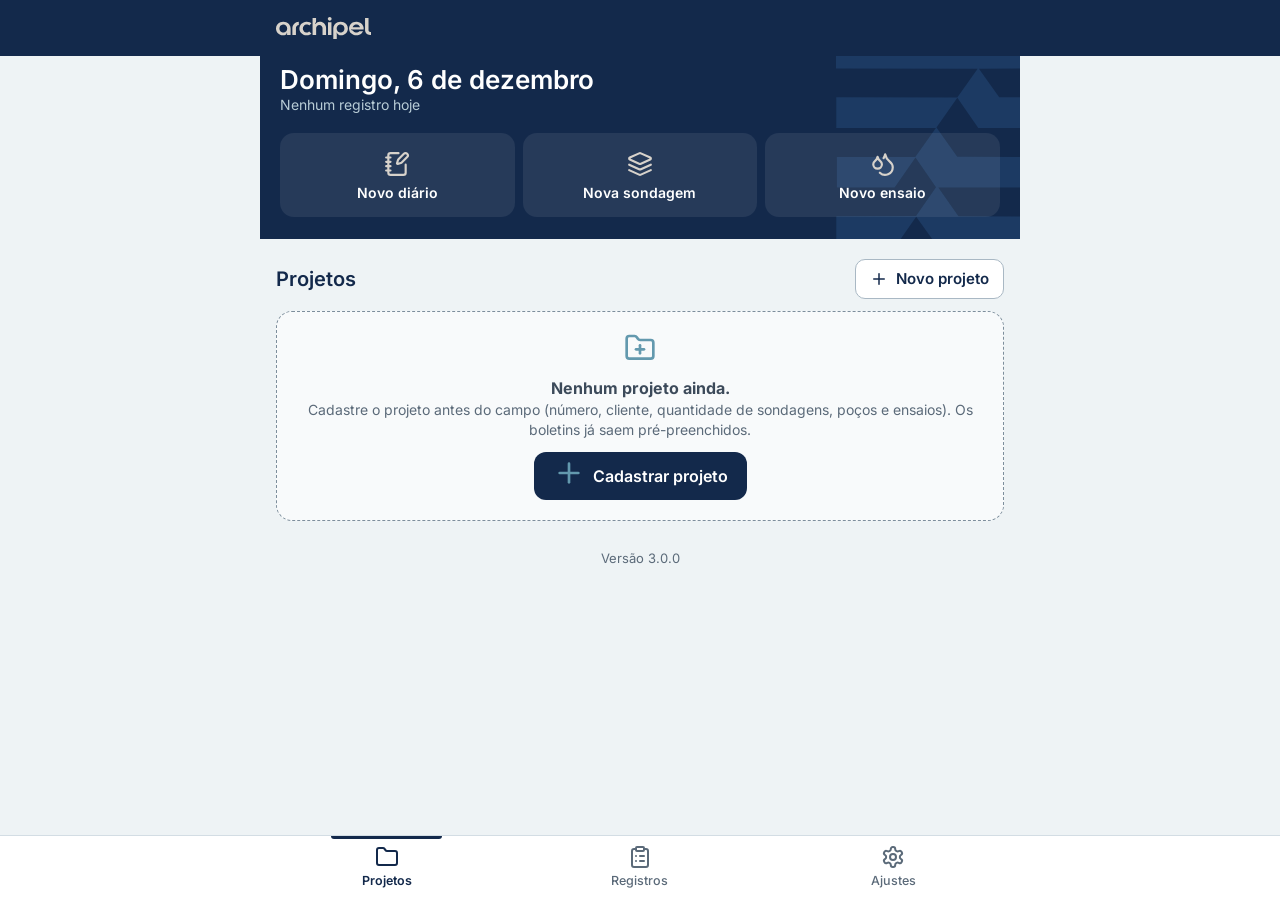
==== commit 4fa9c650: "Versão 3.0: revamp completo com a nova identidade visual da Archipel Interface refeita do zero, com " ====
--- a/index.html
+++ b/index.html
@@ -1,7399 +1,934 @@
-<!DOCTYPE html>
+<!doctype html>
 <html lang="pt-BR">
 <head>
-  <meta charset="UTF-8" />
-  <title>Formulários de Campo</title>
-  <meta name="viewport" content="width=device-width, initial-scale=1" />
-
-  <!-- Ícones (você precisa ter um PNG chamado icon-192.png na mesma pasta) -->
-  <link rel="apple-touch-icon" href="icon-192.png" />
-  <link rel="icon" type="image/png" sizes="192x192" href="icon-192.png" />
+  <meta charset="utf-8" />
+  <meta name="viewport" content="width=device-width, initial-scale=1, viewport-fit=cover" />
+  <meta name="theme-color" content="#13294B" />
+  <meta name="mobile-web-app-capable" content="yes" />
+  <meta name="apple-mobile-web-app-capable" content="yes" />
+  <meta name="apple-mobile-web-app-status-bar-style" content="black-translucent" />
+  <meta name="apple-mobile-web-app-title" content="Campo" />
+  <meta name="format-detection" content="telephone=no" />
+  <title>Formulários de campo · Archipel</title>
   <link rel="manifest" href="manifest.json" />
-
-  <style>
-    * {
-      box-sizing: border-box;
-      font-family: -apple-system, BlinkMacSystemFont, "SF Pro Text", system-ui, sans-serif;
-    }
-    body {
-      margin: 0;
-      background: #f3f4f6;
-      color: #111827;
-    }
-    header {
-      background: #111827;
-      color: #f9fafb;
-      padding: 10px 16px;
-      display: flex;
-      align-items: center;
-      gap: 10px;
-    }
-    header img {
-      height: 28px;
-      width: auto;
-      display: block;
-    }
-    header .title-block {
-      display: flex;
-      flex-direction: column;
-    }
-    header .title-block span:first-child {
-      font-weight: 600;
-      font-size: 16px;
-      line-height: 1.2;
-    }
-    header .title-block span:last-child {
-      font-size: 11px;
-      color: #9ca3af;
-    }
-    main {
-      padding: 12px;
-      max-width: 900px;
-      margin: 0 auto 40px auto;
-    }
-    .card {
-      background: #ffffff;
-      border-radius: 10px;
-      padding: 14px;
-      margin-bottom: 16px;
-      box-shadow: 0 1px 4px rgba(15, 23, 42, 0.12);
-    }
-    h2 {
-      margin-top: 0;
-      font-size: 18px;
-    }
-    label {
-      display: block;
-      font-size: 14px;
-      font-weight: 600;
-      margin-bottom: 5px;
-      color: #1f2937;
-    }
-    input[type="text"],
-    input[type="number"],
-    input[type="date"],
-    input[type="time"],
-    textarea,
-    select {
-      width: 100%;
-      padding: 12px 12px;
-      min-height: 48px;
-      border-radius: 8px;
-      border: 1.5px solid #9ca3af;
-      font-size: 16px; /* 16px evita o zoom automático no iOS */
-      margin-bottom: 14px;
-      background: #ffffff;
-      color: #111827;
-    }
-    input:focus,
-    textarea:focus,
-    select:focus {
-      outline: 3px solid #93c5fd;
-      outline-offset: 1px;
-      border-color: #2563eb;
-    }
-    textarea {
-      min-height: 96px;
-      resize: vertical;
-    }
-    /* Correção de alinhamento do campo de data no Safari/iOS */
-    input[type="date"] {
-      -webkit-appearance: none;
-      appearance: none;
-      display: block;
-      height: 48px;
-      line-height: normal;
-      text-align: left;
-    }
-    input[type="date"]::-webkit-date-and-time-value {
-      text-align: left;
-      margin: 0;
-    }
-    .row {
-      display: flex;
-      gap: 8px;
-      flex-wrap: wrap;
-    }
-    .row > div {
-      flex: 1;
-      min-width: 140px;
-    }
-    button {
-      border: none;
-      border-radius: 12px;
-      min-height: 48px;
-      padding: 12px 18px;
-      font-size: 16px;
-      cursor: pointer;
-      font-weight: 600;
-      -webkit-tap-highlight-color: rgba(37, 99, 235, 0.2);
-    }
-    button:focus-visible {
-      outline: 3px solid #93c5fd;
-      outline-offset: 2px;
-    }
-    .btn-primary {
-      background: #2563eb;
-      color: #f9fafb;
-    }
-    .btn-primary:active {
-      background: #1d4ed8;
-    }
-    .btn-secondary {
-      background: #e5e7eb;
-      color: #111827;
-    }
-    .btn-secondary:active {
-      background: #d1d5db;
-    }
-    .btn-danger {
-      background: #ef4444;
-      color: #f9fafb;
-    }
-    .btn-small {
-      font-size: 14px;
-      min-height: 42px;
-      padding: 9px 14px;
-    }
-    .btn-group {
-      display: flex;
-      gap: 10px;
-      flex-wrap: wrap;
-      margin-top: 10px;
-    }
-    /* Ação principal sempre grande e fácil de acertar */
-    .btn-group .btn-primary {
-      flex: 1 1 100%;
-      min-height: 56px;
-      font-size: 17px;
-    }
-    .btn-group .btn-secondary {
-      flex: 1 1 40%;
-    }
-    .hidden {
-      display: none;
-    }
-    .nav-buttons {
-      display: flex;
-      flex-direction: column;
-      gap: 12px;
-    }
-    .nav-buttons button {
-      min-height: 68px;
-      font-size: 18px;
-    }
-    @media (min-width: 600px) {
-      .nav-buttons {
-        flex-direction: row;
-      }
-    }
-    .tag {
-      display: inline-block;
-      padding: 2px 8px;
-      font-size: 11px;
-      border-radius: 999px;
-      background: #e5e7eb;
-      color: #4b5563;
-      margin-right: 4px;
-      margin-bottom: 4px;
-    }
-    .record {
-      border-top: 1px solid #e5e7eb;
-      padding-top: 8px;
-      margin-top: 8px;
-      font-size: 13px;
-    }
-    .record:first-child {
-      border-top: none;
-      padding-top: 0;
-      margin-top: 0;
-    }
-    .record-title {
-      font-weight: 600;
-      margin-bottom: 2px;
-    }
-    .small-muted {
-      font-size: 11px;
-      color: #6b7280;
-    }
-    .section-title {
-      font-weight: 600;
-      font-size: 14px;
-      margin: 10px 0 4px 0;
-      color: #374151;
-    }
-    .layer-card {
-      border-radius: 8px;
-      border: 1px solid #e5e7eb;
-      padding: 8px;
-      margin-bottom: 8px;
-      background: #f9fafb;
-    }
-    .voc-card {
-      border-radius: 8px;
-      border: 1px solid #e5e7eb;
-      padding: 8px;
-      margin-bottom: 8px;
-      background: #f9fafb;
-    }
-    /* ---------- Cartão de liner (compacto, à prova de tela pequena) ---------- */
-    .liner-card {
-      border-radius: 10px;
-      border: 1px solid #e5e7eb;
-      padding: 10px;
-      margin-bottom: 10px;
-      background: #f9fafb;
-    }
-    .liner-head {
-      display: flex;
-      align-items: center;
-      gap: 8px;
-      margin-bottom: 8px;
-    }
-    .liner-head input[type="checkbox"] {
-      width: 24px;
-      height: 24px;
-      min-height: 0;
-      margin: 0;
-      flex: none;
-      accent-color: #2563eb;
-    }
-    .liner-tag {
-      font-weight: 700;
-      font-size: 15px;
-      color: #111827;
-      background: #e5e7eb;
-      border-radius: 999px;
-      padding: 3px 12px;
-    }
-    .liner-pct {
-      font-weight: 700;
-      font-size: 15px;
-      margin-left: auto;
-      min-width: 44px;
-      text-align: right;
-    }
-    .liner-head button {
-      flex: none;
-      min-height: 38px;
-      padding: 6px 12px;
-      margin: 0;
-    }
-    .liner-fields {
-      display: grid;
-      grid-template-columns: 1fr 1fr 1fr;
-      gap: 8px;
-    }
-    .liner-fields label {
-      font-size: 12px;
-      font-weight: 500;
-      margin-bottom: 3px;
-      white-space: nowrap;
-    }
-    .liner-fields input {
-      margin-bottom: 0;
-      padding: 10px 8px;
-      text-align: center;
-    }
-    .liner-card .liner-obs {
-      margin-top: 8px;
-      margin-bottom: 0;
-      min-height: 42px;
-      padding: 9px 10px;
-      font-size: 14px;
-    }
-    .inline-checkbox {
-      display: flex;
-      align-items: center;
-      gap: 10px;
-      font-size: 15px;
-      margin: 6px 0 10px 0;
-      min-height: 44px;
-    }
-    .inline-checkbox input[type="checkbox"] {
-      width: 26px;
-      height: 26px;
-      min-height: 0;
-      margin-bottom: 0;
-      flex: none;
-      accent-color: #2563eb;
-    }
-    .inline-checkbox label {
-      margin-bottom: 0;
-      font-weight: 500;
-    }
-    .record button {
-      margin-left: 8px;
-      margin-top: 4px;
-    }
-    /* Campo com prefixo fixo (ex.: P do número de projeto) */
-    .prefix-field {
-      display: flex;
-      align-items: stretch;
-      margin-bottom: 14px;
-    }
-    .prefix-field span {
-      background: #111827;
-      color: #f9fafb;
-      border: 1.5px solid #111827;
-      border-radius: 8px 0 0 8px;
-      display: flex;
-      align-items: center;
-      padding: 0 16px;
-      font-weight: 700;
-      font-size: 18px;
-    }
-    .prefix-field input {
-      border-radius: 0 8px 8px 0;
-      border-left: none;
-      margin-bottom: 0;
-    }
-    /* Lançamento rápido de eventos do diário */
-    .timeline-add {
-      display: flex;
-      gap: 8px;
-      margin-bottom: 8px;
-    }
-    .timeline-add input[type="time"] {
-      flex: none;
-      width: 118px;
-      margin-bottom: 0;
-    }
-    .timeline-add input[type="text"] {
-      flex: 1;
-      margin-bottom: 0;
-    }
-    .timeline-add button {
-      flex: none;
-    }
-    .chips-eventos {
-      margin-bottom: 8px;
-    }
-    /* Campo com botão auxiliar ao lado (ex.: GPS) */
-    .field-with-btn {
-      display: flex;
-      gap: 8px;
-      margin-bottom: 6px;
-    }
-    .field-with-btn input {
-      flex: 1;
-      margin-bottom: 0;
-    }
-    .field-with-btn button {
-      flex: none;
-    }
-    .gps-info {
-      font-size: 12px;
-      color: #4b5563;
-      margin: 0 0 12px 0;
-      min-height: 14px;
-    }
-    /* Aviso flutuante (substitui alerts de sucesso) */
-    #toast {
-      position: fixed;
-      left: 50%;
-      transform: translateX(-50%);
-      bottom: 24px;
-      background: #111827;
-      color: #f9fafb;
-      padding: 12px 22px;
-      border-radius: 999px;
-      font-size: 15px;
-      font-weight: 600;
-      z-index: 60;
-      opacity: 0;
-      pointer-events: none;
-      transition: opacity 0.25s;
-      box-shadow: 0 4px 14px rgba(0, 0, 0, 0.25);
-      max-width: 90%;
-      text-align: center;
-    }
-    #toast.show {
-      opacity: 1;
-    }
-    /* Grade de sondagens do projeto */
-    .st-grid {
-      display: grid;
-      grid-template-columns: repeat(auto-fill, minmax(104px, 1fr));
-      gap: 10px;
-      margin-bottom: 6px;
-    }
-    .st-btn {
-      border: 2px solid #d1d5db;
-      background: #fff;
-      border-radius: 12px;
-      padding: 10px 6px;
-      min-height: 66px;
-      display: flex;
-      flex-direction: column;
-      align-items: center;
-      justify-content: center;
-      gap: 2px;
-    }
-    .st-btn .st-nome {
-      font-weight: 700;
-      font-size: 15px;
-      color: #111827;
-    }
-    .st-btn .st-status {
-      font-size: 11px;
-      color: #6b7280;
-      font-weight: 500;
-    }
-    .st-btn.done {
-      border-color: #16a34a;
-      background: #f0fdf4;
-    }
-    .st-btn.done .st-status {
-      color: #15803d;
-    }
-    /* Seleção múltipla para exportação em bulk */
-    .record-sel {
-      display: flex;
-      gap: 8px;
-      align-items: flex-start;
-    }
-    .record-sel input[type="checkbox"] {
-      width: 24px;
-      height: 24px;
-      margin-top: 2px;
-      flex: none;
-      accent-color: #2563eb;
-    }
-    .record-sel > .record-body {
-      flex: 1;
-    }
-    .bulk-bar {
-      display: flex;
-      gap: 8px;
-      align-items: center;
-      flex-wrap: wrap;
-      background: #eff6ff;
-      border: 1px solid #bfdbfe;
-      border-radius: 10px;
-      padding: 8px 10px;
-      margin-bottom: 10px;
-    }
-    .bulk-bar .bulk-count {
-      font-size: 13px;
-      font-weight: 600;
-      color: #1d4ed8;
-      margin-right: auto;
-    }
-    /* Fotos no formulário */
-    .fotos-grid {
-      display: grid;
-      grid-template-columns: repeat(auto-fill, minmax(150px, 1fr));
-      gap: 10px;
-      margin: 8px 0 10px 0;
-    }
-    .foto-card {
-      position: relative;
-      border: 1px solid #d1d5db;
-      border-radius: 10px;
-      overflow: hidden;
-      background: #fff;
-    }
-    .foto-card img {
-      width: 100%;
-      height: 120px;
-      object-fit: cover;
-      display: block;
-    }
-    .foto-card input {
-      border: none;
-      border-top: 1px solid #e5e7eb;
-      border-radius: 0;
-      min-height: 42px;
-      font-size: 13px;
-      margin-bottom: 0;
-      background: #fff;
-    }
-    .foto-x {
-      position: absolute;
-      top: 6px;
-      right: 6px;
-      background: rgba(239, 68, 68, 0.95);
-      color: #fff;
-      border-radius: 999px;
-      width: 32px;
-      height: 32px;
-      min-height: 0;
-      padding: 0;
-      font-size: 15px;
-      line-height: 1;
-    }
-
-    /* ===================== WIZARD DE CARACTERIZAÇÃO ===================== */
-    .wizard-overlay {
-      position: fixed;
-      inset: 0;
-      background: rgba(17, 24, 39, 0.55);
-      z-index: 50;
-      display: flex;
-      align-items: flex-end;
-      justify-content: center;
-    }
-    .wizard-overlay.hidden {
-      display: none;
-    }
-    @media (min-width: 600px) {
-      .wizard-overlay {
-        align-items: center;
-      }
-    }
-    .wizard-box {
-      background: #ffffff;
-      width: 100%;
-      max-width: 560px;
-      max-height: 92vh;
-      overflow-y: auto;
-      border-radius: 16px 16px 0 0;
-      padding: 18px 16px 26px 16px;
-    }
-    @media (min-width: 600px) {
-      .wizard-box {
-        border-radius: 16px;
-      }
-    }
-    .wizard-progress {
-      display: flex;
-      gap: 4px;
-      margin-bottom: 14px;
-    }
-    .wizard-progress span {
-      flex: 1;
-      height: 4px;
-      border-radius: 2px;
-      background: #e5e7eb;
-    }
-    .wizard-progress span.done {
-      background: #2563eb;
-    }
-    .wizard-title {
-      font-size: 17px;
-      font-weight: 700;
-      margin: 0 0 4px 0;
-    }
-    .wizard-help {
-      font-size: 13px;
-      color: #4b5563;
-      margin: 0 0 14px 0;
-      line-height: 1.45;
-    }
-    .wizard-opt {
-      display: block;
-      width: 100%;
-      text-align: left;
-      background: #f9fafb;
-      border: 1.5px solid #d1d5db;
-      border-radius: 12px;
-      padding: 12px 14px;
-      margin-bottom: 10px;
-      cursor: pointer;
-    }
-    .wizard-opt:active {
-      border-color: #2563eb;
-      background: #eff6ff;
-    }
-    .wizard-opt .opt-t {
-      font-size: 15px;
-      font-weight: 600;
-      color: #111827;
-      display: block;
-    }
-    .wizard-opt .opt-d {
-      font-size: 12.5px;
-      color: #6b7280;
-      display: block;
-      margin-top: 2px;
-      font-weight: 400;
-    }
-    .swatch-grid {
-      display: grid;
-      grid-template-columns: repeat(4, 1fr);
-      gap: 8px;
-      margin-bottom: 12px;
-    }
-    .swatch {
-      border: 2px solid #d1d5db;
-      border-radius: 10px;
-      padding: 0;
-      cursor: pointer;
-      overflow: hidden;
-      background: #fff;
-    }
-    .swatch .sw-color {
-      height: 44px;
-      display: block;
-    }
-    .swatch .sw-name {
-      font-size: 10.5px;
-      padding: 4px 2px;
-      display: block;
-      text-align: center;
-      color: #374151;
-      line-height: 1.2;
-    }
-    .chip {
-      display: inline-block;
-      border: 1.5px solid #d1d5db;
-      border-radius: 999px;
-      padding: 8px 14px;
-      margin: 0 6px 8px 0;
-      font-size: 13.5px;
-      cursor: pointer;
-      background: #f9fafb;
-      user-select: none;
-    }
-    .chip.sel {
-      border-color: #2563eb;
-      background: #eff6ff;
-      color: #1d4ed8;
-      font-weight: 600;
-    }
-    .wizard-foot {
-      display: flex;
-      gap: 8px;
-      margin-top: 10px;
-    }
-    .resumo-box {
-      background: #f0f9ff;
-      border: 1px solid #bae6fd;
-      border-radius: 10px;
-      padding: 12px;
-      font-size: 14px;
-      line-height: 1.55;
-      margin-bottom: 12px;
-    }
-
-    /* ===================== PERFIL PARA IMPRESSÃO (PDF) ===================== */
-    #print-area {
-      display: none;
-    }
-    @media print {
-      @page {
-        size: A4 portrait;
-        margin: 10mm;
-      }
-      body {
-        background: #ffffff;
-      }
-      header,
-      main,
-      .wizard-overlay {
-        display: none !important;
-      }
-      #print-area {
-        display: block !important;
-      }
-    }
-    /* ---------- Documento A4: 190 x 277 mm de área útil ---------- */
-    .pp-page {
-      font-size: 11px;
-      color: #111111;
-      width: 100%;
-      /* Cada documento é um bloco único: cabeçalho, identificação e perfil
-         ficam obrigatoriamente na mesma folha. */
-      page-break-inside: avoid;
-      break-inside: avoid;
-      page-break-after: always;
-      break-after: page;
-      overflow: hidden;
-    }
-    .pp-page:last-child {
-      page-break-after: auto;
-      break-after: auto;
-    }
-    /* Páginas de continuação (anexos) começam sempre em folha nova */
-    .pp-cont {
-      page-break-before: always;
-      break-before: page;
-    }
-    .pp-head {
-      display: flex;
-      justify-content: space-between;
-      align-items: center;
-      border-bottom: 2px solid #111;
-      padding-bottom: 5px;
-      margin-bottom: 6px;
-      gap: 10px;
-    }
-    .pp-head img {
-      height: 12mm;
-      width: auto;
-      order: 2; /* logo sempre no canto superior direito */
-    }
-    .pp-title {
-      font-size: 13px;
-      font-weight: 700;
-      text-align: left;
-      line-height: 1.25;
-      order: 1;
-    }
-    .pp-info {
-      width: 100%;
-      border-collapse: collapse;
-      margin-bottom: 6px;
-      page-break-inside: avoid;
-      break-inside: avoid;
-    }
-    .pp-info td {
-      border: 1px solid #999;
-      padding: 2px 5px;
-      font-size: 10px;
-      line-height: 1.25;
-    }
-    .pp-info td strong {
-      font-size: 8.5px;
-      color: #555;
-      display: block;
-      text-transform: uppercase;
-      letter-spacing: 0.02em;
-    }
-    .pp-body {
-      display: flex;
-      gap: 10px;
-      align-items: flex-start;
-      /* NÃO usar avoid aqui: se o corpo for tratado como bloco indivisível
-         maior que o espaço restante, o navegador o empurra sozinho para a
-         página seguinte e separa o cabeçalho do perfil. A altura fixa da
-         coluna já garante que tudo cabe em uma folha. */
-    }
-    .pp-colwrap {
-      flex: none;
-      padding-top: 4px;
-    }
-    .pp-col {
-      position: relative;
-      border: 1px solid #111;
-      background: #fdfdfb;
-      margin-left: 9mm;
-    }
-    .pp-band {
-      position: absolute;
-      left: 0;
-      right: 0;
-      border-bottom: 1px solid #111;
-      -webkit-print-color-adjust: exact;
-      print-color-adjust: exact;
-    }
-    .pp-band .pp-band-n {
-      font-size: 7.5px;
-      padding: 0 2px;
-      background: rgba(255, 255, 255, 0.85);
-      border-radius: 2px;
-      position: absolute;
-      top: 1px;
-      left: 1px;
-    }
-    .pp-tick {
-      position: absolute;
-      left: -9mm;
-      width: 8mm;
-      text-align: right;
-      font-size: 7.5px;
-      color: #333;
-    }
-    .pp-na {
-      position: absolute;
-      left: 0;
-      right: 0;
-      border-top: 1.5px dashed #1d4ed8;
-      color: #1d4ed8;
-      font-size: 7.5px;
-      text-align: right;
-      padding: 0 2px 0 0;
-      font-weight: 600;
-    }
-    /* ---------- Poço sobreposto ao perfil (faixa central) ---------- */
-    /* O poço é desenhado por cima da coluna litológica, translúcido,
-       de modo que a litologia permaneça visível por baixo. */
-    .pp-well {
-      position: absolute;
-      top: 0;
-      bottom: 0;
-      left: 50%;
-      transform: translateX(-50%);
-      -webkit-print-color-adjust: exact;
-      print-color-adjust: exact;
-    }
-    .pp-w-seg {
-      position: absolute;
-      left: 0;
-      right: 0;
-      -webkit-print-color-adjust: exact;
-      print-color-adjust: exact;
-    }
-    /* Pré-filtro: pontilhado de areia sobre a litologia (translúcido) */
-    .pp-w-prefiltro {
-      background-color: rgba(255, 252, 240, 0.42);
-      background-image: radial-gradient(#6b5c34 0.55px, transparent 0.65px);
-      background-size: 2.4px 2.4px;
-      border-left: 0.8px solid #6b5c34;
-      border-right: 0.8px solid #6b5c34;
-    }
-    /* Tubo liso: paredes verticais, interior translúcido */
-    .pp-w-tubo {
-      background: rgba(255, 255, 255, 0.55);
-      border-left: 1.3px solid #111;
-      border-right: 1.3px solid #111;
-    }
-    /* Filtro: tubo ranhurado (hachura horizontal) */
-    .pp-w-filtro {
-      background-color: rgba(255, 255, 255, 0.55);
-      background-image: repeating-linear-gradient(
-        to bottom,
-        #111 0 0.7px,
-        transparent 0.7px 2.4px
-      );
-      border-left: 1.3px solid #111;
-      border-right: 1.3px solid #111;
-    }
-    /* Tampão de fundo */
-    .pp-w-fundo {
-      background: #111;
-    }
-    .pp-w-na {
-      position: absolute;
-      font-size: 7px;
-      font-weight: 700;
-      color: #1d4ed8;
-      white-space: nowrap;
-      line-height: 1;
-      background: rgba(255, 255, 255, 0.85);
-      padding: 0.3px 1.5px;
-      border-radius: 2px;
-      -webkit-print-color-adjust: exact;
-      print-color-adjust: exact;
-    }
-    .pp-legend {
-      font-size: 7.5px;
-      color: #333;
-      margin-top: 5mm;
-      padding-top: 2mm;
-      border-top: 0.5px solid #bbb;
-      line-height: 1.65;
-    }
-    .pp-legend i {
-      display: inline-block;
-      width: 9px;
-      height: 7px;
-      border: 1px solid #111;
-      vertical-align: -1px;
-      margin-right: 2px;
-      -webkit-print-color-adjust: exact;
-      print-color-adjust: exact;
-    }
-    .pp-table {
-      flex: 1;
-      border-collapse: collapse;
-      width: 100%;
-    }
-    .pp-table th,
-    .pp-table td {
-      border: 1px solid #999;
-      padding: 2px 4px;
-      font-size: 9px;
-      vertical-align: top;
-      text-align: left;
-      line-height: 1.3;
-    }
-    .pp-table tr {
-      page-break-inside: avoid;
-      break-inside: avoid;
-    }
-    .pp-table th {
-      background: #efefef;
-      -webkit-print-color-adjust: exact;
-      print-color-adjust: exact;
-    }
-    /* Tabela densa (VOC, liners) */
-    .pp-table-dense {
-      /* Larguras iguais e independentes do conteúdo: garante que a tabela
-         jamais ultrapasse a margem direita da página. */
-      table-layout: fixed;
-      width: 100%;
-      max-width: 100%;
-    }
-    .pp-table-dense td {
-      white-space: nowrap;
-    }
-    .pp-table-dense th,
-    .pp-table-dense td {
-      padding: 1px 3px;
-      font-size: 7.8px;
-      text-align: center;
-      line-height: 1.25;
-      overflow: hidden;
-      word-break: break-word;
-    }
-    .pp-fotos {
-      display: grid;
-      grid-template-columns: 1fr 1fr;
-      gap: 8px;
-    }
-    .pp-foto {
-      page-break-inside: avoid;
-      break-inside: avoid;
-      border: 1px solid #999;
-      padding: 3px;
-    }
-    .pp-foto img {
-      width: 100%;
-      max-height: 72mm;
-      object-fit: contain;
-      display: block;
-    }
-    .pp-foto div {
-      font-size: 9px;
-      text-align: center;
-      padding-top: 2px;
-    }
-    .pp-section-label {
-      font-size: 10px;
-      font-weight: 700;
-      margin: 6px 0 3px 0;
-      page-break-after: avoid;
-      break-after: avoid;
-    }
-    /* ---------- Ensaio de permeabilidade (tela) ---------- */
-    .ens-timer {
-      background: #111827;
-      color: #f9fafb;
-      border-radius: 12px;
-      padding: 12px 14px;
-      margin-bottom: 12px;
-    }
-    .ens-timer-relogio {
-      font-size: 40px;
-      font-weight: 700;
-      font-variant-numeric: tabular-nums;
-      letter-spacing: 0.02em;
-      line-height: 1.1;
-    }
-    .ens-timer-msg {
-      font-size: 14px;
-      color: #d1d5db;
-      margin-top: 4px;
-      min-height: 20px;
-    }
-    .ens-timer .btn-secondary {
-      background: #374151;
-      color: #f9fafb;
-    }
-    .ens-leit-cab,
-    .ens-row {
-      display: grid;
-      grid-template-columns: 64px 70px 1fr;
-      gap: 8px;
-      align-items: center;
-    }
-    .ens-leit-cab {
-      font-size: 12px;
-      font-weight: 600;
-      color: #4b5563;
-      padding: 0 8px 4px 8px;
-    }
-    .ens-row {
-      border: 1px solid #e5e7eb;
-      background: #f9fafb;
-      border-radius: 10px;
-      padding: 4px 8px;
-      margin-bottom: 6px;
-      transition: background 0.2s;
-    }
-    .ens-row .ens-t {
-      font-weight: 700;
-      font-size: 16px;
-    }
-    .ens-row .ens-h {
-      font-size: 13px;
-      color: #4b5563;
-      font-variant-numeric: tabular-nums;
-    }
-    .ens-row input {
-      margin-bottom: 0;
-      text-align: center;
-      min-height: 44px;
-    }
-    .ens-row.proxima {
-      border-color: #2563eb;
-      background: #eff6ff;
-      box-shadow: inset 4px 0 0 #2563eb;
-    }
-    .ens-row.agora {
-      background: #fef3c7;
-      border-color: #d97706;
-    }
-    .ens-resultado {
-      background: #f0f9ff;
-      border: 1px solid #bae6fd;
-      border-radius: 10px;
-      padding: 12px;
-      font-size: 14px;
-      line-height: 1.5;
-    }
-    .ens-k {
-      font-size: 22px;
-      font-weight: 700;
-      color: #1d4ed8;
-    }
-    /* ---------- Ensaio de permeabilidade (PDF) ---------- */
-    .ens-corpo {
-      display: flex;
-      gap: 6mm;
-      align-items: flex-start;
-    }
-    .ens-col-tab {
-      width: 74mm;
-      flex: none;
-    }
-    .ens-col-res {
-      flex: 1;
-      min-width: 0;
-    }
-    .ens-tab th,
-    .ens-tab td {
-      text-align: center;
-      font-size: 8.6px;
-      padding: 1.5px 3px;
-      white-space: nowrap;
-    }
-    .ens-tab th {
-      white-space: normal;
-    }
-    .ens-res-box {
-      border: 1.5px solid #1d4ed8;
-      border-radius: 2mm;
-      padding: 2.5mm 3mm;
-      margin-bottom: 3mm;
-      -webkit-print-color-adjust: exact;
-      print-color-adjust: exact;
-    }
-    .ens-res-k {
-      font-size: 17px;
-      font-weight: 700;
-      color: #1d4ed8;
-    }
-    .ens-res-cls {
-      font-size: 10px;
-      font-weight: 600;
-      margin-top: 1mm;
-    }
-    .ens-res-num {
-      font-size: 8.5px;
-      color: #374151;
-      margin-top: 1mm;
-    }
-    .ens-grafico {
-      width: 100%;
-      display: block;
-      border: 1px solid #ddd;
-    }
-    .ens-graf-leg {
-      font-size: 7.5px;
-      color: #4b5563;
-      margin-top: 1mm;
-    }
-    .ens-memo {
-      font-size: 9.5px;
-      border: 1px solid #999;
-      padding: 2mm 3mm;
-      line-height: 1.6;
-    }
-    .ens-memo-res {
-      font-weight: 700;
-      font-size: 10.5px;
-    }
-    .ens-memo-leg {
-      font-size: 7.5px;
-      color: #555;
-      line-height: 1.4;
-      margin-top: 1mm;
-    }
-    .ens-regua {
-      margin-top: 4mm;
-      -webkit-print-color-adjust: exact;
-      print-color-adjust: exact;
-    }
-    .ens-regua-esc {
-      position: relative;
-      height: 9mm;
-      border-bottom: 1px solid #111;
-      font-size: 7.5px;
-    }
-    .ens-regua-esc span {
-      position: absolute;
-      bottom: 1mm;
-      transform: translateX(-50%);
-      white-space: nowrap;
-    }
-    .ens-regua-mk {
-      position: absolute;
-      top: 0;
-      transform: translateX(-50%);
-      color: #dc2626;
-      font-size: 8px;
-      white-space: nowrap;
-    }
-    .ens-regua-faixas {
-      position: relative;
-      height: 9mm;
-      border-bottom: 1px solid #111;
-    }
-    .ens-regua-faixas div {
-      position: absolute;
-      top: 0;
-      bottom: 0;
-      border-left: 1px solid #111;
-      font-size: 7px;
-      line-height: 1.2;
-      display: flex;
-      align-items: center;
-      justify-content: center;
-      text-align: center;
-      padding: 0 1mm;
-    }
-    .ens-regua-legenda {
-      font-size: 7px;
-      color: #555;
-      margin-top: 1mm;
-    }
-  </style>
+  <link rel="icon" href="favicon.svg" type="image/svg+xml" />
+  <link rel="apple-touch-icon" href="apple-touch-icon.png" />
+  <link rel="preload" href="fonts/inter-latin.woff2" as="font" type="font/woff2" crossorigin />
+  <link rel="stylesheet" href="css/app.css?v=3.0.0" />
+  <link rel="stylesheet" href="css/doc.css?v=3.0.0" />
 </head>
 <body>
-  <!-- Coloque o arquivo LogoColorido.svg na mesma pasta do index.html -->
-  <header>
-    <img src="LogoColorido.svg" alt="Logo da empresa" onerror="this.style.display='none'" />
-    <div class="title-block">
-      <span>Formulários de Campo</span>
-      <span>Diário · Sondagem / Poços · Caracterização guiada</span>
+<svg xmlns="http://www.w3.org/2000/svg" style="display:none" aria-hidden="true">
+<symbol id="i-arrow-left" viewBox="0 0 24 24"><path d="m12 19-7-7 7-7"/> <path d="M19 12H5"/></symbol>
+<symbol id="i-plus" viewBox="0 0 24 24"><path d="M5 12h14"/> <path d="M12 5v14"/></symbol>
+<symbol id="i-folder" viewBox="0 0 24 24"><path d="M20 20a2 2 0 0 0 2-2V8a2 2 0 0 0-2-2h-7.9a2 2 0 0 1-1.69-.9L9.6 3.9A2 2 0 0 0 7.93 3H4a2 2 0 0 0-2 2v13a2 2 0 0 0 2 2Z"/></symbol>
+<symbol id="i-folder-open" viewBox="0 0 24 24"><path d="m6 14 1.5-2.9A2 2 0 0 1 9.24 10H20a2 2 0 0 1 1.94 2.5l-1.54 6a2 2 0 0 1-1.95 1.5H4a2 2 0 0 1-2-2V5a2 2 0 0 1 2-2h3.9a2 2 0 0 1 1.69.9l.81 1.2a2 2 0 0 0 1.67.9H18a2 2 0 0 1 2 2v2"/></symbol>
+<symbol id="i-folder-plus" viewBox="0 0 24 24"><path d="M12 10v6"/> <path d="M9 13h6"/> <path d="M20 20a2 2 0 0 0 2-2V8a2 2 0 0 0-2-2h-7.9a2 2 0 0 1-1.69-.9L9.6 3.9A2 2 0 0 0 7.93 3H4a2 2 0 0 0-2 2v13a2 2 0 0 0 2 2Z"/></symbol>
+<symbol id="i-clipboard-list" viewBox="0 0 24 24"><rect width="8" height="4" x="8" y="2" rx="1" ry="1"/> <path d="M16 4h2a2 2 0 0 1 2 2v14a2 2 0 0 1-2 2H6a2 2 0 0 1-2-2V6a2 2 0 0 1 2-2h2"/> <path d="M12 11h4"/> <path d="M12 16h4"/> <path d="M8 11h.01"/> <path d="M8 16h.01"/></symbol>
+<symbol id="i-notebook-pen" viewBox="0 0 24 24"><path d="M13.4 2H6a2 2 0 0 0-2 2v16a2 2 0 0 0 2 2h12a2 2 0 0 0 2-2v-7.4"/> <path d="M2 6h4"/> <path d="M2 10h4"/> <path d="M2 14h4"/> <path d="M2 18h4"/> <path d="M21.378 5.626a1 1 0 1 0-3.004-3.004l-5.01 5.012a2 2 0 0 0-.506.854l-.837 2.87a.5.5 0 0 0 .62.62l2.87-.837a2 2 0 0 0 .854-.506z"/></symbol>
+<symbol id="i-layers" viewBox="0 0 24 24"><path d="m12.83 2.18a2 2 0 0 0-1.66 0L2.6 6.08a1 1 0 0 0 0 1.83l8.58 3.91a2 2 0 0 0 1.66 0l8.58-3.9a1 1 0 0 0 0-1.83Z"/> <path d="m22 17.65-9.17 4.16a2 2 0 0 1-1.66 0L2 17.65"/> <path d="m22 12.65-9.17 4.16a2 2 0 0 1-1.66 0L2 12.65"/></symbol>
+<symbol id="i-droplets" viewBox="0 0 24 24"><path d="M7 16.3c2.2 0 4-1.83 4-4.05 0-1.16-.57-2.26-1.71-3.19S7.29 6.75 7 5.3c-.29 1.45-1.14 2.84-2.29 3.76S3 11.1 3 12.25c0 2.22 1.8 4.05 4 4.05z"/> <path d="M12.56 6.6A10.97 10.97 0 0 0 14 3.02c.5 2.5 2 4.9 4 6.5s3 3.5 3 5.5a6.98 6.98 0 0 1-11.91 4.97"/></symbol>
+<symbol id="i-droplet" viewBox="0 0 24 24"><path d="M12 22a7 7 0 0 0 7-7c0-2-1-3.9-3-5.5s-3.5-4-4-6.5c-.5 2.5-2 4.9-4 6.5C6 11.1 5 13 5 15a7 7 0 0 0 7 7z"/></symbol>
+<symbol id="i-file-text" viewBox="0 0 24 24"><path d="M15 2H6a2 2 0 0 0-2 2v16a2 2 0 0 0 2 2h12a2 2 0 0 0 2-2V7Z"/> <path d="M14 2v4a2 2 0 0 0 2 2h4"/> <path d="M10 9H8"/> <path d="M16 13H8"/> <path d="M16 17H8"/></symbol>
+<symbol id="i-file-down" viewBox="0 0 24 24"><path d="M15 2H6a2 2 0 0 0-2 2v16a2 2 0 0 0 2 2h12a2 2 0 0 0 2-2V7Z"/> <path d="M14 2v4a2 2 0 0 0 2 2h4"/> <path d="M12 18v-6"/> <path d="m9 15 3 3 3-3"/></symbol>
+<symbol id="i-share-2" viewBox="0 0 24 24"><circle cx="18" cy="5" r="3"/> <circle cx="6" cy="12" r="3"/> <circle cx="18" cy="19" r="3"/> <line x1="8.59" x2="15.42" y1="13.51" y2="17.49"/> <line x1="15.41" x2="8.59" y1="6.51" y2="10.49"/></symbol>
+<symbol id="i-download" viewBox="0 0 24 24"><path d="M21 15v4a2 2 0 0 1-2 2H5a2 2 0 0 1-2-2v-4"/> <polyline points="7 10 12 15 17 10"/> <line x1="12" x2="12" y1="15" y2="3"/></symbol>
+<symbol id="i-upload" viewBox="0 0 24 24"><path d="M21 15v4a2 2 0 0 1-2 2H5a2 2 0 0 1-2-2v-4"/> <polyline points="17 8 12 3 7 8"/> <line x1="12" x2="12" y1="3" y2="15"/></symbol>
+<symbol id="i-map-pin" viewBox="0 0 24 24"><path d="M20 10c0 4.993-5.539 10.193-7.399 11.799a1 1 0 0 1-1.202 0C9.539 20.193 4 14.993 4 10a8 8 0 0 1 16 0"/> <circle cx="12" cy="10" r="3"/></symbol>
+<symbol id="i-locate-fixed" viewBox="0 0 24 24"><line x1="2" x2="5" y1="12" y2="12"/> <line x1="19" x2="22" y1="12" y2="12"/> <line x1="12" x2="12" y1="2" y2="5"/> <line x1="12" x2="12" y1="19" y2="22"/> <circle cx="12" cy="12" r="7"/> <circle cx="12" cy="12" r="3"/></symbol>
+<symbol id="i-camera" viewBox="0 0 24 24"><path d="M14.5 4h-5L7 7H4a2 2 0 0 0-2 2v9a2 2 0 0 0 2 2h16a2 2 0 0 0 2-2V9a2 2 0 0 0-2-2h-3l-2.5-3z"/> <circle cx="12" cy="13" r="3"/></symbol>
+<symbol id="i-image" viewBox="0 0 24 24"><rect width="18" height="18" x="3" y="3" rx="2" ry="2"/> <circle cx="9" cy="9" r="2"/> <path d="m21 15-3.086-3.086a2 2 0 0 0-2.828 0L6 21"/></symbol>
+<symbol id="i-images" viewBox="0 0 24 24"><path d="M18 22H4a2 2 0 0 1-2-2V6"/> <path d="m22 13-1.296-1.296a2.41 2.41 0 0 0-3.408 0L11 18"/> <circle cx="12" cy="8" r="2"/> <rect width="16" height="16" x="6" y="2" rx="2"/></symbol>
+<symbol id="i-trash-2" viewBox="0 0 24 24"><path d="M3 6h18"/> <path d="M19 6v14c0 1-1 2-2 2H7c-1 0-2-1-2-2V6"/> <path d="M8 6V4c0-1 1-2 2-2h4c1 0 2 1 2 2v2"/> <line x1="10" x2="10" y1="11" y2="17"/> <line x1="14" x2="14" y1="11" y2="17"/></symbol>
+<symbol id="i-pencil" viewBox="0 0 24 24"><path d="M21.174 6.812a1 1 0 0 0-3.986-3.987L3.842 16.174a2 2 0 0 0-.5.83l-1.321 4.352a.5.5 0 0 0 .623.622l4.353-1.32a2 2 0 0 0 .83-.497z"/> <path d="m15 5 4 4"/></symbol>
+<symbol id="i-copy" viewBox="0 0 24 24"><rect width="14" height="14" x="8" y="8" rx="2" ry="2"/> <path d="M4 16c-1.1 0-2-.9-2-2V4c0-1.1.9-2 2-2h10c1.1 0 2 .9 2 2"/></symbol>
+<symbol id="i-check" viewBox="0 0 24 24"><path d="M20 6 9 17l-5-5"/></symbol>
+<symbol id="i-circle-check" viewBox="0 0 24 24"><circle cx="12" cy="12" r="10"/> <path d="m9 12 2 2 4-4"/></symbol>
+<symbol id="i-x" viewBox="0 0 24 24"><path d="M18 6 6 18"/> <path d="m6 6 12 12"/></symbol>
+<symbol id="i-search" viewBox="0 0 24 24"><circle cx="11" cy="11" r="8"/> <path d="m21 21-4.3-4.3"/></symbol>
+<symbol id="i-settings" viewBox="0 0 24 24"><path d="M12.22 2h-.44a2 2 0 0 0-2 2v.18a2 2 0 0 1-1 1.73l-.43.25a2 2 0 0 1-2 0l-.15-.08a2 2 0 0 0-2.73.73l-.22.38a2 2 0 0 0 .73 2.73l.15.1a2 2 0 0 1 1 1.72v.51a2 2 0 0 1-1 1.74l-.15.09a2 2 0 0 0-.73 2.73l.22.38a2 2 0 0 0 2.73.73l.15-.08a2 2 0 0 1 2 0l.43.25a2 2 0 0 1 1 1.73V20a2 2 0 0 0 2 2h.44a2 2 0 0 0 2-2v-.18a2 2 0 0 1 1-1.73l.43-.25a2 2 0 0 1 2 0l.15.08a2 2 0 0 0 2.73-.73l.22-.39a2 2 0 0 0-.73-2.73l-.15-.08a2 2 0 0 1-1-1.74v-.5a2 2 0 0 1 1-1.74l.15-.09a2 2 0 0 0 .73-2.73l-.22-.38a2 2 0 0 0-2.73-.73l-.15.08a2 2 0 0 1-2 0l-.43-.25a2 2 0 0 1-1-1.73V4a2 2 0 0 0-2-2z"/> <circle cx="12" cy="12" r="3"/></symbol>
+<symbol id="i-sparkles" viewBox="0 0 24 24"><path d="M9.937 15.5A2 2 0 0 0 8.5 14.063l-6.135-1.582a.5.5 0 0 1 0-.962L8.5 9.936A2 2 0 0 0 9.937 8.5l1.582-6.135a.5.5 0 0 1 .963 0L14.063 8.5A2 2 0 0 0 15.5 9.937l6.135 1.581a.5.5 0 0 1 0 .964L15.5 14.063a2 2 0 0 0-1.437 1.437l-1.582 6.135a.5.5 0 0 1-.963 0z"/> <path d="M20 3v4"/> <path d="M22 5h-4"/> <path d="M4 17v2"/> <path d="M5 18H3"/></symbol>
+<symbol id="i-wand-sparkles" viewBox="0 0 24 24"><path d="m21.64 3.64-1.28-1.28a1.21 1.21 0 0 0-1.72 0L2.36 18.64a1.21 1.21 0 0 0 0 1.72l1.28 1.28a1.2 1.2 0 0 0 1.72 0L21.64 5.36a1.2 1.2 0 0 0 0-1.72"/> <path d="m14 7 3 3"/> <path d="M5 6v4"/> <path d="M19 14v4"/> <path d="M10 2v2"/> <path d="M7 8H3"/> <path d="M21 16h-4"/> <path d="M11 3H9"/></symbol>
+<symbol id="i-timer" viewBox="0 0 24 24"><line x1="10" x2="14" y1="2" y2="2"/> <line x1="12" x2="15" y1="14" y2="11"/> <circle cx="12" cy="14" r="8"/></symbol>
+<symbol id="i-play" viewBox="0 0 24 24"><polygon points="6 3 20 12 6 21 6 3"/></symbol>
+<symbol id="i-square" viewBox="0 0 24 24"><rect width="18" height="18" x="3" y="3" rx="2"/></symbol>
+<symbol id="i-hourglass" viewBox="0 0 24 24"><path d="M5 22h14"/> <path d="M5 2h14"/> <path d="M17 22v-4.172a2 2 0 0 0-.586-1.414L12 12l-4.414 4.414A2 2 0 0 0 7 17.828V22"/> <path d="M7 2v4.172a2 2 0 0 0 .586 1.414L12 12l4.414-4.414A2 2 0 0 0 17 6.172V2"/></symbol>
+<symbol id="i-clock" viewBox="0 0 24 24"><circle cx="12" cy="12" r="10"/> <polyline points="12 6 12 12 16 14"/></symbol>
+<symbol id="i-chevron-down" viewBox="0 0 24 24"><path d="m6 9 6 6 6-6"/></symbol>
+<symbol id="i-chevron-up" viewBox="0 0 24 24"><path d="m18 15-6-6-6 6"/></symbol>
+<symbol id="i-chevron-right" viewBox="0 0 24 24"><path d="m9 18 6-6-6-6"/></symbol>
+<symbol id="i-ellipsis" viewBox="0 0 24 24"><circle cx="12" cy="12" r="1"/> <circle cx="19" cy="12" r="1"/> <circle cx="5" cy="12" r="1"/></symbol>
+<symbol id="i-triangle-alert" viewBox="0 0 24 24"><path d="m21.73 18-8-14a2 2 0 0 0-3.48 0l-8 14A2 2 0 0 0 4 21h16a2 2 0 0 0 1.73-3"/> <path d="M12 9v4"/> <path d="M12 17h.01"/></symbol>
+<symbol id="i-info" viewBox="0 0 24 24"><circle cx="12" cy="12" r="10"/> <path d="M12 16v-4"/> <path d="M12 8h.01"/></symbol>
+<symbol id="i-cloud-off" viewBox="0 0 24 24"><path d="m2 2 20 20"/> <path d="M5.782 5.782A7 7 0 0 0 9 19h8.5a4.5 4.5 0 0 0 1.307-.193"/> <path d="M21.532 16.5A4.5 4.5 0 0 0 17.5 10h-1.79A7.008 7.008 0 0 0 10 5.07"/></symbol>
+<symbol id="i-save" viewBox="0 0 24 24"><path d="M15.2 3a2 2 0 0 1 1.4.6l3.8 3.8a2 2 0 0 1 .6 1.4V19a2 2 0 0 1-2 2H5a2 2 0 0 1-2-2V5a2 2 0 0 1 2-2z"/> <path d="M17 21v-7a1 1 0 0 0-1-1H8a1 1 0 0 0-1 1v7"/> <path d="M7 3v4a1 1 0 0 0 1 1h7"/></symbol>
+<symbol id="i-undo-2" viewBox="0 0 24 24"><path d="M9 14 4 9l5-5"/> <path d="M4 9h10.5a5.5 5.5 0 0 1 5.5 5.5a5.5 5.5 0 0 1-5.5 5.5H11"/></symbol>
+<symbol id="i-list-checks" viewBox="0 0 24 24"><path d="m3 17 2 2 4-4"/> <path d="m3 7 2 2 4-4"/> <path d="M13 6h8"/> <path d="M13 12h8"/> <path d="M13 18h8"/></symbol>
+<symbol id="i-calendar" viewBox="0 0 24 24"><path d="M8 2v4"/> <path d="M16 2v4"/> <rect width="18" height="18" x="3" y="4" rx="2"/> <path d="M3 10h18"/></symbol>
+<symbol id="i-sun" viewBox="0 0 24 24"><circle cx="12" cy="12" r="4"/> <path d="M12 2v2"/> <path d="M12 20v2"/> <path d="m4.93 4.93 1.41 1.41"/> <path d="m17.66 17.66 1.41 1.41"/> <path d="M2 12h2"/> <path d="M20 12h2"/> <path d="m6.34 17.66-1.41 1.41"/> <path d="m19.07 4.93-1.41 1.41"/></symbol>
+<symbol id="i-cloud-rain" viewBox="0 0 24 24"><path d="M4 14.899A7 7 0 1 1 15.71 8h1.79a4.5 4.5 0 0 1 2.5 8.242"/> <path d="M16 14v6"/> <path d="M8 14v6"/> <path d="M12 16v6"/></symbol>
+<symbol id="i-cloud-drizzle" viewBox="0 0 24 24"><path d="M4 14.899A7 7 0 1 1 15.71 8h1.79a4.5 4.5 0 0 1 2.5 8.242"/> <path d="M8 19v1"/> <path d="M8 14v1"/> <path d="M16 19v1"/> <path d="M16 14v1"/> <path d="M12 21v1"/> <path d="M12 16v1"/></symbol>
+<symbol id="i-ban" viewBox="0 0 24 24"><circle cx="12" cy="12" r="10"/> <path d="m4.9 4.9 14.2 14.2"/></symbol>
+<symbol id="i-zap" viewBox="0 0 24 24"><path d="M4 14a1 1 0 0 1-.78-1.63l9.9-10.2a.5.5 0 0 1 .86.46l-1.92 6.02A1 1 0 0 0 13 10h7a1 1 0 0 1 .78 1.63l-9.9 10.2a.5.5 0 0 1-.86-.46l1.92-6.02A1 1 0 0 0 11 14z"/></symbol>
+<symbol id="i-history" viewBox="0 0 24 24"><path d="M3 12a9 9 0 1 0 9-9 9.75 9.75 0 0 0-6.74 2.74L3 8"/> <path d="M3 3v5h5"/> <path d="M12 7v5l4 2"/></symbol>
+<symbol id="i-database" viewBox="0 0 24 24"><ellipse cx="12" cy="5" rx="9" ry="3"/> <path d="M3 5V19A9 3 0 0 0 21 19V5"/> <path d="M3 12A9 3 0 0 0 21 12"/></symbol>
+<symbol id="i-hard-drive" viewBox="0 0 24 24"><line x1="22" x2="2" y1="12" y2="12"/> <path d="M5.45 5.11 2 12v6a2 2 0 0 0 2 2h16a2 2 0 0 0 2-2v-6l-3.45-6.89A2 2 0 0 0 16.76 4H7.24a2 2 0 0 0-1.79 1.11z"/> <line x1="6" x2="6.01" y1="16" y2="16"/> <line x1="10" x2="10.01" y1="16" y2="16"/></symbol>
+<symbol id="i-external-link" viewBox="0 0 24 24"><path d="M15 3h6v6"/> <path d="M10 14 21 3"/> <path d="M18 13v6a2 2 0 0 1-2 2H5a2 2 0 0 1-2-2V8a2 2 0 0 1 2-2h6"/></symbol>
+<symbol id="i-rotate-ccw" viewBox="0 0 24 24"><path d="M3 12a9 9 0 1 0 9-9 9.75 9.75 0 0 0-6.74 2.74L3 8"/> <path d="M3 3v5h5"/></symbol>
+<symbol id="i-filter" viewBox="0 0 24 24"><polygon points="22 3 2 3 10 12.46 10 19 14 21 14 12.46 22 3"/></symbol>
+<symbol id="i-ruler" viewBox="0 0 24 24"><path d="M21.3 15.3a2.4 2.4 0 0 1 0 3.4l-2.6 2.6a2.4 2.4 0 0 1-3.4 0L2.7 8.7a2.41 2.41 0 0 1 0-3.4l2.6-2.6a2.41 2.41 0 0 1 3.4 0Z"/> <path d="m14.5 12.5 2-2"/> <path d="m11.5 9.5 2-2"/> <path d="m8.5 6.5 2-2"/> <path d="m17.5 15.5 2-2"/></symbol>
+<symbol id="i-gauge" viewBox="0 0 24 24"><path d="m12 14 4-4"/> <path d="M3.34 19a10 10 0 1 1 17.32 0"/></symbol>
+<symbol id="i-waves" viewBox="0 0 24 24"><path d="M2 6c.6.5 1.2 1 2.5 1C7 7 7 5 9.5 5c2.6 0 2.4 2 5 2 2.5 0 2.5-2 5-2 1.3 0 1.9.5 2.5 1"/> <path d="M2 12c.6.5 1.2 1 2.5 1 2.5 0 2.5-2 5-2 2.6 0 2.4 2 5 2 2.5 0 2.5-2 5-2 1.3 0 1.9.5 2.5 1"/> <path d="M2 18c.6.5 1.2 1 2.5 1 2.5 0 2.5-2 5-2 2.6 0 2.4 2 5 2 2.5 0 2.5-2 5-2 1.3 0 1.9.5 2.5 1"/></symbol>
+<symbol id="i-flask-conical" viewBox="0 0 24 24"><path d="M10 2v7.527a2 2 0 0 1-.211.896L4.72 20.55a1 1 0 0 0 .9 1.45h12.76a1 1 0 0 0 .9-1.45l-5.069-10.127A2 2 0 0 1 14 9.527V2"/> <path d="M8.5 2h7"/> <path d="M7 16h10"/></symbol>
+<symbol id="i-house" viewBox="0 0 24 24"><path d="M15 21v-8a1 1 0 0 0-1-1h-4a1 1 0 0 0-1 1v8"/> <path d="M3 10a2 2 0 0 1 .709-1.528l7-5.999a2 2 0 0 1 2.582 0l7 5.999A2 2 0 0 1 21 10v9a2 2 0 0 1-2 2H5a2 2 0 0 1-2-2z"/></symbol>
+<symbol id="i-cloud-sun" viewBox="0 0 24 24"><path d="M12 2v2"/> <path d="m4.93 4.93 1.41 1.41"/> <path d="M20 12h2"/> <path d="m19.07 4.93-1.41 1.41"/> <path d="M15.947 12.65a4 4 0 0 0-5.925-4.128"/> <path d="M13 22H7a5 5 0 1 1 4.9-6H13a3 3 0 0 1 0 6Z"/></symbol>
+<symbol id="i-file-spreadsheet" viewBox="0 0 24 24"><path d="M15 2H6a2 2 0 0 0-2 2v16a2 2 0 0 0 2 2h12a2 2 0 0 0 2-2V7Z"/> <path d="M14 2v4a2 2 0 0 0 2 2h4"/> <path d="M8 13h2"/> <path d="M14 13h2"/> <path d="M8 17h2"/> <path d="M14 17h2"/></symbol>
+<symbol id="i-archive" viewBox="0 0 24 24"><rect width="20" height="5" x="2" y="3" rx="1"/> <path d="M4 8v11a2 2 0 0 0 2 2h12a2 2 0 0 0 2-2V8"/> <path d="M10 12h4"/></symbol>
+<symbol id="i-refresh-cw" viewBox="0 0 24 24"><path d="M3 12a9 9 0 0 1 9-9 9.75 9.75 0 0 1 6.74 2.74L21 8"/> <path d="M21 3v5h-5"/> <path d="M21 12a9 9 0 0 1-9 9 9.75 9.75 0 0 1-6.74-2.74L3 16"/> <path d="M8 16H3v5"/></symbol>
+<symbol id="i-smartphone" viewBox="0 0 24 24"><rect width="14" height="20" x="5" y="2" rx="2" ry="2"/> <path d="M12 18h.01"/></symbol>
+<symbol id="i-circle-alert" viewBox="0 0 24 24"><circle cx="12" cy="12" r="10"/> <line x1="12" x2="12" y1="8" y2="12"/> <line x1="12" x2="12.01" y1="16" y2="16"/></symbol>
+<symbol id="i-list-plus" viewBox="0 0 24 24"><path d="M11 12H3"/> <path d="M16 6H3"/> <path d="M16 18H3"/> <path d="M18 9v6"/> <path d="M21 12h-6"/></symbol>
+<symbol id="i-copy-plus" viewBox="0 0 24 24"><line x1="15" x2="15" y1="12" y2="18"/> <line x1="12" x2="18" y1="15" y2="15"/> <rect width="14" height="14" x="8" y="8" rx="2" ry="2"/> <path d="M4 16c-1.1 0-2-.9-2-2V4c0-1.1.9-2 2-2h10c1.1 0 2 .9 2 2"/></symbol>
+<symbol id="i-calendar-plus" viewBox="0 0 24 24"><path d="M8 2v4"/> <path d="M16 2v4"/> <path d="M21 13V6a2 2 0 0 0-2-2H5a2 2 0 0 0-2 2v14a2 2 0 0 0 2 2h8"/> <path d="M3 10h18"/> <path d="M16 19h6"/> <path d="M19 16v6"/></symbol>
+<symbol id="i-square-check-big" viewBox="0 0 24 24"><path d="M21 10.5V19a2 2 0 0 1-2 2H5a2 2 0 0 1-2-2V5a2 2 0 0 1 2-2h12.5"/> <path d="m9 11 3 3L22 4"/></symbol>
+<symbol id="i-user" viewBox="0 0 24 24"><path d="M19 21v-2a4 4 0 0 0-4-4H9a4 4 0 0 0-4 4v2"/> <circle cx="12" cy="7" r="4"/></symbol>
+<symbol id="i-users" viewBox="0 0 24 24"><path d="M16 21v-2a4 4 0 0 0-4-4H6a4 4 0 0 0-4 4v2"/> <circle cx="9" cy="7" r="4"/> <path d="M22 21v-2a4 4 0 0 0-3-3.87"/> <path d="M16 3.13a4 4 0 0 1 0 7.75"/></symbol>
+<symbol id="i-building-2" viewBox="0 0 24 24"><path d="M6 22V4a2 2 0 0 1 2-2h8a2 2 0 0 1 2 2v18Z"/> <path d="M6 12H4a2 2 0 0 0-2 2v6a2 2 0 0 0 2 2h2"/> <path d="M18 9h2a2 2 0 0 1 2 2v9a2 2 0 0 1-2 2h-2"/> <path d="M10 6h4"/> <path d="M10 10h4"/> <path d="M10 14h4"/> <path d="M10 18h4"/></symbol>
+<symbol id="i-clipboard-copy" viewBox="0 0 24 24"><rect width="8" height="4" x="8" y="2" rx="1" ry="1"/> <path d="M8 4H6a2 2 0 0 0-2 2v14a2 2 0 0 0 2 2h12a2 2 0 0 0 2-2v-2"/> <path d="M16 4h2a2 2 0 0 1 2 2v4"/> <path d="M21 14H11"/> <path d="m15 10-4 4 4 4"/></symbol>
+<symbol id="i-shield-check" viewBox="0 0 24 24"><path d="M20 13c0 5-3.5 7.5-7.66 8.95a1 1 0 0 1-.67-.01C7.5 20.5 4 18 4 13V6a1 1 0 0 1 1-1c2 0 4.5-1.2 6.24-2.72a1.17 1.17 0 0 1 1.52 0C14.51 3.81 17 5 19 5a1 1 0 0 1 1 1z"/> <path d="m9 12 2 2 4-4"/></symbol>
+<symbol id="i-eraser" viewBox="0 0 24 24"><path d="m7 21-4.3-4.3c-1-1-1-2.5 0-3.4l9.6-9.6c1-1 2.5-1 3.4 0l5.6 5.6c1 1 1 2.5 0 3.4L13 21"/> <path d="M22 21H7"/> <path d="m5 11 9 9"/></symbol>
+<symbol id="i-link" viewBox="0 0 24 24"><path d="M10 13a5 5 0 0 0 7.54.54l3-3a5 5 0 0 0-7.07-7.07l-1.72 1.71"/> <path d="M14 11a5 5 0 0 0-7.54-.54l-3 3a5 5 0 0 0 7.07 7.07l1.71-1.71"/></symbol>
+<symbol id="i-arrow-down-wide-narrow" viewBox="0 0 24 24"><path d="m3 16 4 4 4-4"/> <path d="M7 20V4"/> <path d="M11 4h10"/> <path d="M11 8h7"/> <path d="M11 12h4"/></symbol>
+<symbol id="i-printer" viewBox="0 0 24 24"><path d="M6 18H4a2 2 0 0 1-2-2v-5a2 2 0 0 1 2-2h16a2 2 0 0 1 2 2v5a2 2 0 0 1-2 2h-2"/> <path d="M6 9V3a1 1 0 0 1 1-1h10a1 1 0 0 1 1 1v6"/> <rect x="6" y="14" width="12" height="8" rx="1"/></symbol>
+<symbol id="i-sigma" viewBox="0 0 24 24"><path d="M18 7V5a1 1 0 0 0-1-1H6.5a.5.5 0 0 0-.4.8l4.5 6a2 2 0 0 1 0 2.4l-4.5 6a.5.5 0 0 0 .4.8H17a1 1 0 0 0 1-1v-2"/></symbol>
+<symbol id="i-crosshair" viewBox="0 0 24 24"><circle cx="12" cy="12" r="10"/> <line x1="22" x2="18" y1="12" y2="12"/> <line x1="6" x2="2" y1="12" y2="12"/> <line x1="12" x2="12" y1="6" y2="2"/> <line x1="12" x2="12" y1="22" y2="18"/></symbol>
+<symbol id="i-map" viewBox="0 0 24 24"><path d="M14.106 5.553a2 2 0 0 0 1.788 0l3.659-1.83A1 1 0 0 1 21 4.619v12.764a1 1 0 0 1-.553.894l-4.553 2.277a2 2 0 0 1-1.788 0l-4.212-2.106a2 2 0 0 0-1.788 0l-3.659 1.83A1 1 0 0 1 3 19.381V6.618a1 1 0 0 1 .553-.894l4.553-2.277a2 2 0 0 1 1.788 0z"/> <path d="M15 5.764v15"/> <path d="M9 3.236v15"/></symbol>
+<symbol id="i-clipboard-check" viewBox="0 0 24 24"><rect width="8" height="4" x="8" y="2" rx="1" ry="1"/> <path d="M16 4h2a2 2 0 0 1 2 2v14a2 2 0 0 1-2 2H6a2 2 0 0 1-2-2V6a2 2 0 0 1 2-2h2"/> <path d="m9 14 2 2 4-4"/></symbol>
+<symbol id="i-file-plus" viewBox="0 0 24 24"><path d="M15 2H6a2 2 0 0 0-2 2v16a2 2 0 0 0 2 2h12a2 2 0 0 0 2-2V7Z"/> <path d="M14 2v4a2 2 0 0 0 2 2h4"/> <path d="M9 15h6"/> <path d="M12 18v-6"/></symbol>
+<symbol id="i-arrow-up-down" viewBox="0 0 24 24"><path d="m21 16-4 4-4-4"/> <path d="M17 20V4"/> <path d="m3 8 4-4 4 4"/> <path d="M7 4v16"/></symbol>
+<symbol id="i-cloud-lightning" viewBox="0 0 24 24"><path d="M6 16.326A7 7 0 1 1 15.71 8h1.79a4.5 4.5 0 0 1 .5 8.973"/> <path d="m13 12-3 5h4l-3 5"/></symbol>
+<symbol id="i-circle-x" viewBox="0 0 24 24"><circle cx="12" cy="12" r="10"/> <path d="m15 9-6 6"/> <path d="m9 9 6 6"/></symbol>
+<symbol id="i-list-x" viewBox="0 0 24 24"><path d="M11 12H3"/> <path d="M16 6H3"/> <path d="M16 18H3"/> <path d="m19 10-4 4"/> <path d="m15 10 4 4"/></symbol>
+<symbol id="i-mouse-pointer-click" viewBox="0 0 24 24"><path d="M14 4.1 12 6"/> <path d="m5.1 8-2.9-.8"/> <path d="m6 12-1.9 2"/> <path d="M7.2 2.2 8 5.1"/> <path d="M9.037 9.69a.498.498 0 0 1 .653-.653l11 4.5a.5.5 0 0 1-.074.949l-4.349 1.041a1 1 0 0 0-.74.739l-1.04 4.35a.5.5 0 0 1-.95.074z"/></symbol>
+<symbol id="i-minus" viewBox="0 0 24 24"><path d="M5 12h14"/></symbol>
+<symbol id="logo-archipel" viewBox="192 1337 360 83"><g fill="currentColor" stroke="none"><path d="M 230.714844 1356.972656 C 223.910156 1354.261719 215.132812 1354.238281 208.328125 1356.972656 C 198.238281 1360.992188 192 1369.871094 192 1380.511719 C 192 1387.175781 194.3125 1393.726562 199.144531 1398.5625 C 201.527344 1400.933594 204.335938 1402.71875 207.488281 1404.007812 C 211.140625 1405.519531 214.953125 1406.0625 218.898438 1406.039062 C 221.757812 1406.015625 224.433594 1405.496094 226.996094 1404.546875 C 227.492188 1404.378906 227.980469 1404.191406 228.464844 1403.980469 C 230.691406 1403.011719 232.265625 1400.804688 232.277344 1398.382812 C 232.277344 1398.367188 232.277344 1398.351562 232.277344 1398.335938 L 232.257812 1396.664062 L 233.867188 1396.640625 L 233.890625 1404.457031 L 247.113281 1404.457031 L 247.113281 1380.511719 C 247.113281 1369.871094 240.808594 1360.992188 230.714844 1356.972656 Z M 233.957031 1383.3125 C 233.480469 1386.292969 232.097656 1389.207031 229.964844 1391.398438 C 229.808594 1391.582031 229.625 1391.738281 229.445312 1391.875 C 228.445312 1392.800781 227.335938 1393.546875 226.109375 1394.132812 C 226.109375 1394.132812 226.085938 1394.132812 226.085938 1394.15625 C 225.519531 1394.40625 224.953125 1394.628906 224.363281 1394.835938 C 220.984375 1395.941406 217.21875 1395.804688 213.929688 1394.472656 C 210.28125 1392.980469 207.582031 1390.179688 206.105469 1386.609375 C 204.609375 1382.953125 204.609375 1378.070312 206.105469 1374.410156 C 208.375 1368.898438 213.457031 1365.511719 219.554688 1365.511719 C 229.582031 1365.511719 235.433594 1374.117188 233.957031 1383.3125 Z M 233.957031 1383.3125"/><path d="M 253.777344 1379.722656 L 253.777344 1404.460938 L 267.183594 1404.460938 L 267.183594 1378.707031 C 267.183594 1372.652344 271.96875 1367.636719 278.023438 1367.046875 L 278.023438 1354.960938 C 264.574219 1355.574219 253.777344 1366.484375 253.777344 1379.722656 Z M 253.777344 1379.722656"/><path d="M 313.65625 1394.40625 C 311.839844 1395.148438 309.914062 1395.488281 307.941406 1395.488281 C 305.96875 1395.488281 304.0625 1395.148438 302.246094 1394.40625 C 300.476562 1393.679688 298.9375 1392.640625 297.621094 1391.332031 C 295.941406 1389.660156 294.785156 1387.628906 294.058594 1385.390625 C 293.539062 1383.855469 293.378906 1382.226562 293.378906 1380.601562 C 293.378906 1378.90625 293.539062 1377.191406 294.058594 1375.585938 C 294.785156 1373.304688 295.941406 1371.339844 297.621094 1369.667969 C 298.9375 1368.335938 300.476562 1367.292969 302.246094 1366.570312 C 304.0625 1365.847656 305.96875 1365.488281 307.941406 1365.488281 C 309.914062 1365.488281 311.839844 1365.847656 313.65625 1366.570312 C 315.039062 1367.136719 316.308594 1367.90625 317.441406 1368.855469 L 325.722656 1360.675781 C 323.703125 1359.140625 321.480469 1357.917969 319.097656 1356.972656 C 314.765625 1355.253906 310.164062 1354.710938 305.511719 1355.003906 C 302.925781 1355.1875 300.34375 1355.660156 297.894531 1356.519531 C 294.171875 1357.828125 290.839844 1359.773438 288.027344 1362.460938 C 285.578125 1364.789062 283.695312 1367.5 282.378906 1370.570312 C 281.019531 1373.734375 280.382812 1377.078125 280.382812 1380.488281 L 280.382812 1380.511719 C 280.382812 1382.542969 280.566406 1384.601562 281.085938 1386.566406 C 282.289062 1391.265625 284.601562 1395.261719 288.027344 1398.539062 C 290.25 1400.683594 292.835938 1402.332031 295.671875 1403.597656 C 299.117188 1405.136719 302.859375 1405.902344 306.625 1406.015625 C 310.886719 1406.152344 315.128906 1405.609375 319.097656 1404.027344 C 321.480469 1403.078125 323.703125 1401.859375 325.722656 1400.324219 L 317.441406 1392.144531 C 316.308594 1393.09375 315.039062 1393.839844 313.65625 1394.40625 Z M 313.65625 1394.40625"/><path d="M 380.945312 1377.800781 L 380.945312 1404.457031 L 367.542969 1404.457031 L 367.542969 1378.703125 C 367.542969 1372.265625 362.121094 1366.980469 355.5 1366.980469 C 348.875 1366.980469 343.457031 1372.265625 343.457031 1378.703125 L 343.457031 1404.457031 L 330.03125 1404.457031 L 330.03125 1340.976562 L 343.160156 1340.976562 L 343.160156 1351.898438 C 343.160156 1354.246094 342.550781 1356.554688 341.386719 1358.597656 L 340.871094 1359.5 L 339.125 1362.527344 L 340.507812 1363.320312 L 341.636719 1362.097656 C 345.480469 1357.941406 350.753906 1355.214844 356.417969 1354.964844 C 356.460938 1354.964844 356.5 1354.960938 356.542969 1354.960938 C 356.859375 1354.9375 357.15625 1354.9375 357.472656 1354.9375 C 370.378906 1354.9375 380.945312 1365.21875 380.945312 1377.800781 Z M 380.945312 1377.800781"/><path d="M 394.714844 1337 C 390.722656 1337 387.480469 1340.164062 387.480469 1344.046875 C 387.480469 1347.933594 390.722656 1351.097656 394.714844 1351.097656 C 398.707031 1351.097656 401.949219 1347.933594 401.949219 1344.046875 C 401.949219 1340.164062 398.707031 1337 394.714844 1337 Z M 388.160156 1356.585938 L 388.160156 1404.457031 L 401.269531 1404.457031 L 401.269531 1356.585938 Z M 388.160156 1356.585938"/><path d="M 446.96875 1356.972656 C 440.164062 1354.257812 431.386719 1354.257812 424.582031 1356.972656 C 414.488281 1360.992188 408.183594 1369.871094 408.183594 1380.511719 L 408.183594 1420 L 421.316406 1420 L 421.316406 1400.84375 C 421.273438 1399.960938 421.066406 1399.125 420.703125 1398.246094 L 420.046875 1396.707031 L 421.519531 1396.074219 C 422.496094 1398.378906 423.949219 1400.457031 425.761719 1402.085938 C 427.578125 1403.734375 429.777344 1404.933594 432.203125 1405.542969 C 433.449219 1405.859375 434.855469 1406.039062 436.398438 1406.039062 C 440.347656 1406.039062 444.15625 1405.519531 447.808594 1404.027344 C 450.960938 1402.71875 453.75 1400.933594 456.152344 1398.5625 C 460.984375 1393.75 463.296875 1387.199219 463.296875 1380.511719 C 463.296875 1369.871094 457.0625 1361.015625 446.96875 1356.972656 Z M 449.191406 1386.632812 C 447.714844 1390.203125 445.015625 1393.003906 441.367188 1394.496094 C 438.078125 1395.828125 434.3125 1395.941406 430.933594 1394.832031 C 428.800781 1394.15625 426.875 1392.980469 425.332031 1391.398438 C 425.285156 1391.355469 425.242188 1391.308594 425.195312 1391.265625 C 424.808594 1390.859375 424.445312 1390.40625 424.105469 1389.929688 C 422.65625 1387.988281 421.726562 1385.660156 421.339844 1383.3125 C 419.867188 1374.140625 425.695312 1365.511719 435.742188 1365.511719 C 441.84375 1365.511719 446.921875 1368.898438 449.191406 1374.410156 C 450.6875 1378.09375 450.6875 1382.949219 449.191406 1386.632812 Z M 449.191406 1386.632812"/><path d="M 522.472656 1384.101562 C 522.628906 1382.90625 522.71875 1381.707031 522.71875 1380.511719 C 522.71875 1378.453125 522.472656 1376.398438 521.996094 1374.386719 C 521.675781 1373.101562 521.246094 1371.8125 520.703125 1370.59375 C 519.363281 1367.5 517.480469 1364.789062 515.03125 1362.460938 C 512.765625 1360.246094 510.085938 1358.574219 507.160156 1357.308594 C 503.667969 1355.820312 499.859375 1355.050781 496.046875 1354.960938 C 491.898438 1354.847656 487.792969 1355.433594 483.9375 1356.972656 C 480.695312 1358.257812 477.746094 1360.066406 475.25 1362.460938 C 472.800781 1364.789062 470.941406 1367.5 469.605469 1370.570312 C 468.242188 1373.734375 467.609375 1377.078125 467.609375 1380.511719 C 467.609375 1383.945312 468.265625 1387.265625 469.648438 1390.449219 C 470.964844 1393.5 472.824219 1396.210938 475.273438 1398.539062 C 477.769531 1400.933594 480.695312 1402.71875 483.9375 1404.003906 C 487.453125 1405.40625 491.195312 1406.039062 495.027344 1406.039062 C 498.882812 1406.039062 502.695312 1405.453125 506.300781 1404.027344 C 509.363281 1402.832031 512.152344 1401.203125 514.554688 1399.011719 L 515.167969 1398.425781 C 517.34375 1396.324219 519.070312 1393.882812 520.339844 1391.195312 L 505.777344 1391.195312 L 505.574219 1391.398438 C 504.257812 1392.734375 502.695312 1393.773438 500.949219 1394.496094 C 499.132812 1395.242188 497.183594 1395.578125 495.210938 1395.578125 C 493.257812 1395.578125 491.355469 1395.21875 489.539062 1394.496094 C 487.769531 1393.773438 486.207031 1392.734375 484.867188 1391.398438 C 484.683594 1391.21875 483.914062 1390.359375 483.03125 1389.367188 C 480.945312 1387.015625 477.949219 1385.683594 474.796875 1385.683594 L 474.796875 1384.101562 Z M 481.941406 1373.867188 C 482.554688 1372.582031 483.300781 1371.363281 484.230469 1370.300781 C 485.707031 1368.671875 487.453125 1367.40625 489.472656 1366.570312 C 491.308594 1365.847656 493.214844 1365.511719 495.164062 1365.511719 C 497.136719 1365.511719 499.066406 1365.847656 500.878906 1366.570312 C 502.648438 1367.296875 504.214844 1368.335938 505.550781 1369.667969 C 506.707031 1370.84375 507.617188 1372.175781 508.320312 1373.644531 L 509.089844 1375.292969 L 481.285156 1375.292969 Z M 481.941406 1373.867188"/><path d="M 547.941406 1394.042969 C 544.175781 1394.042969 541.113281 1391.0625 541.113281 1387.425781 L 541.113281 1340.976562 L 528.003906 1340.976562 L 528.003906 1387.3125 C 528.003906 1395.535156 534.082031 1402.652344 542.382812 1404.164062 C 543.449219 1404.34375 544.515625 1404.457031 545.605469 1404.457031 L 552 1404.457031 L 552 1394.042969 Z M 547.941406 1394.042969"/></g></symbol>
+<symbol id="simbolo-archipel" viewBox="1437 1306 187 170"><g fill="currentColor" stroke="none"><path d="M 1624 1402.777344 L 1535.558594 1402.640625 L 1518.6875 1378.863281 L 1535.652344 1354.566406 L 1552.679688 1379.144531 L 1623.792969 1379.039062 L 1623.792969 1354.316406 L 1569.703125 1354.175781 L 1553.214844 1330.9375 L 1624 1330.695312 L 1624 1306 L 1437 1306 L 1437 1330.847656 L 1552.164062 1330.9375 L 1535.582031 1354.414062 L 1437.207031 1354.21875 L 1437.207031 1379.125 L 1518.21875 1379.125 L 1501.46875 1402.828125 L 1437.707031 1402.691406 L 1437.707031 1427.523438 L 1484.652344 1427.523438 L 1501.640625 1403.214844 L 1518.308594 1427.269531 L 1502.089844 1450.816406 L 1437.207031 1451.015625 L 1437.207031 1476 L 1485.050781 1475.863281 L 1502.199219 1451.382812 L 1519.710938 1475.769531 L 1624 1475.921875 L 1624 1451.199219 L 1536.535156 1450.9375 L 1520.167969 1427.609375 L 1624 1427.515625 Z M 1624 1402.777344"/></g></symbol>
+</svg>
+
+<div id="app">
+  <header class="barra" id="barra">
+    <div class="barra-linha">
+      <button type="button" class="barra-botao" id="barra-voltar" data-acao="voltar" aria-label="Voltar">
+        <svg class="i"><use href="#i-arrow-left"/></svg>
+      </button>
+      <svg class="barra-logo" id="barra-logo" viewBox="0 0 360 83" role="img" aria-label="Archipel"><use href="#logo-archipel"/></svg>
+      <div class="barra-titulos">
+        <div class="barra-titulo" id="barra-titulo"></div>
+        <div class="barra-sub" id="barra-sub"></div>
+      </div>
+      <div id="barra-acoes" style="display:flex"></div>
     </div>
   </header>
 
-  <div id="toast"></div>
-
-  <main>
-    <!-- Tela inicial -->
-    <section id="home" class="card">
-      <h2>Projetos</h2>
-      <p style="font-size: 13px; color: #4b5563; margin-top: 0;">
-        Cadastre o projeto antes do campo (nº, cliente, quantidade de sondagens,
-        poços e ensaios). Os boletins já saem pré-preenchidos.
-      </p>
-      <div id="lista-projetos" class="small-muted">
-        Nenhum projeto cadastrado ainda.
-      </div>
-      <div class="btn-group">
-        <button class="btn-primary" onclick="novoProjeto()">+ Novo projeto</button>
-      </div>
-
-      <div class="section-title" style="margin-top: 18px;">
-        Acesso direto (sem projeto)
-      </div>
-      <div class="btn-group" style="margin-top: 0;">
-        <button class="btn-secondary" onclick="showSection('diario')">
-          Diário de Atividades
+  <main class="telas">
+
+    <!-- ============================== INÍCIO ============================== -->
+    <section class="tela" id="tela-inicio" hidden>
+      <div class="capa">
+        <svg class="capa-estratos" viewBox="0 0 187 170" aria-hidden="true"><use href="#simbolo-archipel"/></svg>
+        <div class="capa-conteudo">
+          <h1 class="capa-titulo" id="ini-data"></h1>
+          <p class="capa-data" id="ini-hoje-resumo"></p>
+          <div class="capa-acoes">
+            <button type="button" class="atalho" data-acao="novo-diario">
+              <svg class="i"><use href="#i-notebook-pen"/></svg>Novo diário
+            </button>
+            <button type="button" class="atalho" data-acao="nova-sondagem">
+              <svg class="i"><use href="#i-layers"/></svg>Nova sondagem
+            </button>
+            <button type="button" class="atalho" data-acao="novo-ensaio">
+              <svg class="i"><use href="#i-droplets"/></svg>Novo ensaio
+            </button>
+          </div>
+        </div>
+      </div>
+
+      <div id="ini-rascunhos"></div>
+
+      <section class="secao">
+        <div class="secao-cab">
+          <h2 class="titulo-secao">Projetos</h2>
+          <button type="button" class="bt bt-sec bt-peq" data-acao="novo-projeto">
+            <svg class="i i-p"><use href="#i-plus"/></svg>Novo projeto
+          </button>
+        </div>
+        <div class="busca oculto" id="ini-busca-wrap" style="margin-bottom:12px">
+          <svg class="i"><use href="#i-search"/></svg>
+          <input type="search" class="entrada" id="ini-busca" placeholder="Buscar projeto, cliente ou local" autocomplete="off" />
+        </div>
+        <div id="ini-projetos"></div>
+      </section>
+
+      <section class="secao" id="ini-backup"></section>
+
+      <p class="rodape-versao">Versão <span id="app-versao"></span></p>
+    </section>
+
+    <!-- ============================== PROJETO ============================== -->
+    <section class="tela" id="tela-projeto" hidden>
+      <header class="projeto-cab">
+        <h1 class="titulo-secao" id="pj-titulo"></h1>
+        <div class="meta" id="pj-meta" style="margin-top:6px"></div>
+        <div class="estatisticas" id="pj-estat"></div>
+      </header>
+
+      <div id="pj-vincular"></div>
+
+      <section class="secao">
+        <div class="secao-cab">
+          <h2 class="titulo-secao">Sondagens</h2>
+          <span class="mini texto-3">Toque para abrir o boletim</span>
+        </div>
+        <div class="nucleos" id="pj-sts"></div>
+      </section>
+
+      <section class="secao" id="pj-eps-sec">
+        <div class="secao-cab">
+          <h2 class="titulo-secao">Ensaios de permeabilidade</h2>
+        </div>
+        <div class="nucleos" id="pj-eps"></div>
+      </section>
+
+      <section class="secao">
+        <div class="secao-cab">
+          <h2 class="titulo-secao">Diários de atividades</h2>
+          <button type="button" class="bt bt-sec bt-peq" data-acao="pj-diario-novo">
+            <svg class="i i-p"><use href="#i-plus"/></svg>Diário de hoje
+          </button>
+        </div>
+        <div class="datas" id="pj-diarios"></div>
+      </section>
+
+      <section class="secao">
+        <div class="secao-cab">
+          <h2 class="titulo-secao">Resumo de campo</h2>
+          <button type="button" class="bt bt-fan bt-peq" data-acao="pj-copiar-resumo">
+            <svg class="i i-p"><use href="#i-clipboard-copy"/></svg>Copiar
+          </button>
+        </div>
+        <div class="painel resumo-campo" id="pj-resumo"></div>
+      </section>
+
+      <div class="lista-acoes">
+        <button type="button" data-acao="pj-pdf">
+          <svg class="i"><use href="#i-file-down"/></svg>
+          <span>Exportar relatório do projeto<small>Capa, boletins, ensaios e diários em um PDF</small></span>
         </button>
-        <button class="btn-secondary" onclick="showSection('sondagem')">
-          Sondagem / Poço
+        <button type="button" data-acao="pj-editar">
+          <svg class="i"><use href="#i-pencil"/></svg><span>Editar projeto</span>
         </button>
-        <button class="btn-secondary" onclick="abrirEnsaioAvulso()">
-          Ensaio de Permeabilidade
+        <button type="button" class="perigo" data-acao="pj-excluir">
+          <svg class="i"><use href="#i-trash-2"/></svg>
+          <span>Excluir projeto<small>Os boletins, ensaios e diários são mantidos</small></span>
         </button>
       </div>
-
-      <div class="section-title" style="margin-top: 18px;">Backup dos dados</div>
-      <p class="small-muted" style="margin-top: 0;">
-        Os registros ficam salvos apenas neste aparelho. Exporte um backup
-        periodicamente (e ao final de cada campanha de campo).
-      </p>
-      <div class="btn-group" style="margin-top: 0;">
-        <button type="button" class="btn-secondary" onclick="exportarBackup()">
-          ⬇ Exportar backup
-        </button>
-        <button
-          type="button"
-          class="btn-secondary"
-          onclick="document.getElementById('arquivo-backup').click()"
-        >
-          ⬆ Importar backup
-        </button>
-      </div>
-      <input
-        type="file"
-        id="arquivo-backup"
-        accept=".json,application/json"
-        class="hidden"
-        onchange="importarBackup(this)"
-      />
-      <p class="small-muted" style="margin:14px 0 0 0;text-align:right;">
-        Versão do app: <span id="app-versao"></span>
-      </p>
     </section>
 
-    <!-- Cadastro / edição de projeto -->
-    <section id="projForm" class="hidden">
-      <div class="card">
-        <h2 id="projform-titulo">Novo projeto</h2>
-        <form id="form-projeto" onsubmit="salvarProjeto(event)">
-          <div class="row">
-            <div>
-              <label for="proj-numero">Nº do Projeto</label>
-              <div class="prefix-field">
-                <span>P</span>
-                <input
-                  type="text"
-                  inputmode="numeric"
-                  id="proj-numero"
-                  placeholder="306"
-                  required
-                />
-              </div>
-            </div>
-            <div>
-              <label for="proj-cliente">Cliente</label>
-              <input type="text" id="proj-cliente" />
-            </div>
-          </div>
-
-          <label for="proj-local">Local</label>
-          <input
-            type="text"
-            id="proj-local"
-            placeholder="Endereço / referência do site"
-          />
-
-          <label for="proj-empresa">Empresa de Sondagem</label>
-          <input type="text" id="proj-empresa" />
-
-          <div class="row">
-            <div>
-              <label for="proj-qtd-sond">Qtde. de sondagens</label>
-              <input
-                type="number"
-                inputmode="numeric"
-                min="0"
-                max="99"
-                id="proj-qtd-sond"
-                placeholder="8"
-                required
-              />
-            </div>
-            <div>
-              <label for="proj-qtd-pocos">Qtde. de poços</label>
-              <input
-                type="number"
-                inputmode="numeric"
-                min="0"
-                max="99"
-                id="proj-qtd-pocos"
-                placeholder="4"
-              />
-            </div>
-          </div>
-          <div class="row">
-            <div>
-              <label for="proj-qtd-ens">Qtde. de ensaios de permeabilidade</label>
-              <input type="number" inputmode="numeric" min="0" max="99"
-                     id="proj-qtd-ens" placeholder="0" />
-            </div>
-            <div></div>
-          </div>
-
-          <div class="section-title">Numeração inicial</div>
-          <p class="small-muted" style="margin-top:0;">
-            Para campanhas que continuam uma anterior. Ex.: se as sondagens
-            começam em ST-05, informe 5.
-          </p>
-          <div class="row">
-            <div>
-              <label for="proj-ini-st">1ª sondagem (ST-)</label>
-              <input type="number" inputmode="numeric" min="1" max="999"
-                     id="proj-ini-st" placeholder="1" />
-            </div>
-            <div>
-              <label for="proj-ini-pm">1º poço (PM-)</label>
-              <input type="number" inputmode="numeric" min="1" max="999"
-                     id="proj-ini-pm" placeholder="1" />
-            </div>
-          </div>
-          <div class="row">
-            <div>
-              <label for="proj-ini-ep">1º ensaio (EP-)</label>
-              <input type="number" inputmode="numeric" min="1" max="999"
-                     id="proj-ini-ep" placeholder="1" />
-            </div>
-            <div></div>
-          </div>
-
-          <div class="btn-group">
-            <button type="submit" class="btn-primary">Salvar projeto</button>
-            <button
-              type="button"
-              class="btn-secondary"
-              onclick="executarVoltar()"
-            >
-              Voltar
-            </button>
-          </div>
-        </form>
+    <!-- ============================== PROJETO (FORM) ============================== -->
+    <section class="tela com-acao" id="tela-projeto-form" hidden>
+      <form id="form-projeto" autocomplete="off" novalidate>
+        <section class="secao">
+          <div class="grade-2">
+            <div class="campo">
+              <label class="rotulo" for="proj-numero">Nº do projeto</label>
+              <div class="prefixo"><span>P</span>
+                <input class="entrada num" type="text" inputmode="numeric" id="proj-numero" placeholder="360" />
+              </div>
+            </div>
+            <div class="campo">
+              <label class="rotulo" for="proj-cliente">Cliente</label>
+              <input class="entrada" type="text" id="proj-cliente" />
+            </div>
+          </div>
+          <div class="campo">
+            <label class="rotulo" for="proj-local">Local</label>
+            <div class="com-botao">
+              <input class="entrada" type="text" id="proj-local" placeholder="Endereço ou referência do site" />
+              <button type="button" class="bt bt-sec" data-acao="gps" data-prefixo="proj" id="proj-btn-gps">
+                <svg class="i"><use href="#i-locate-fixed"/></svg>GPS
+              </button>
+            </div>
+            <div class="gps-info" id="proj-gps-info"></div>
+          </div>
+          <div class="campo">
+            <label class="rotulo" for="proj-empresa">Empresa de sondagem</label>
+            <input class="entrada" type="text" id="proj-empresa" />
+          </div>
+        </section>
+
+        <section class="secao">
+          <h2 class="titulo-bloco" style="margin-bottom:4px">Escopo</h2>
+          <p class="ajuda" style="margin-bottom:12px">Quantos pontos estão previstos. A grade do projeto é montada a partir daqui.</p>
+          <div class="grade-3">
+            <div class="campo">
+              <label class="rotulo" for="proj-qtd-sond">Sondagens</label>
+              <input class="entrada num" type="number" inputmode="numeric" min="0" max="99" id="proj-qtd-sond" placeholder="8" />
+            </div>
+            <div class="campo">
+              <label class="rotulo" for="proj-qtd-pocos">Poços</label>
+              <input class="entrada num" type="number" inputmode="numeric" min="0" max="99" id="proj-qtd-pocos" placeholder="4" />
+            </div>
+            <div class="campo">
+              <label class="rotulo" for="proj-qtd-ens">Ensaios</label>
+              <input class="entrada num" type="number" inputmode="numeric" min="0" max="99" id="proj-qtd-ens" placeholder="0" />
+            </div>
+          </div>
+        </section>
+
+        <section class="secao">
+          <h2 class="titulo-bloco" style="margin-bottom:4px">Numeração inicial</h2>
+          <p class="ajuda" style="margin-bottom:12px">Para campanhas que continuam uma anterior. Se as sondagens começam em ST-05, informe 5.</p>
+          <div class="grade-3">
+            <div class="campo">
+              <label class="rotulo" for="proj-ini-st">1ª ST</label>
+              <input class="entrada num" type="number" inputmode="numeric" min="1" max="999" id="proj-ini-st" placeholder="1" />
+            </div>
+            <div class="campo">
+              <label class="rotulo" for="proj-ini-pm">1º PM</label>
+              <input class="entrada num" type="number" inputmode="numeric" min="1" max="999" id="proj-ini-pm" placeholder="1" />
+            </div>
+            <div class="campo">
+              <label class="rotulo" for="proj-ini-ep">1º EP</label>
+              <input class="entrada num" type="number" inputmode="numeric" min="1" max="999" id="proj-ini-ep" placeholder="1" />
+            </div>
+          </div>
+        </section>
+      </form>
+      <div class="barra-acao">
+        <div class="barra-acao-linha">
+          <button type="button" class="bt bt-pri" data-acao="pf-salvar">
+            <svg class="i"><use href="#i-check"/></svg><span id="pf-salvar-txt">Salvar projeto</span>
+          </button>
+        </div>
       </div>
     </section>
 
-    <!-- Detalhe do projeto -->
-    <section id="projDet" class="hidden">
-      <div class="card">
-        <h2 id="projdet-titulo"></h2>
-        <div id="projdet-info" class="small-muted" style="margin-bottom: 10px;"></div>
-
-        <div class="section-title">Sondagens</div>
-        <p class="small-muted" style="margin-top: 0;">
-          Toque na sondagem para preencher (ou reabrir) o boletim.
-        </p>
-        <div id="projdet-sts" class="st-grid"></div>
-
-        <div id="projdet-eps-wrap" class="hidden">
-          <div class="section-title" style="margin-top:12px;">Ensaios de permeabilidade</div>
-          <div id="projdet-eps" class="st-grid"></div>
-        </div>
-
-        <div class="btn-group" style="margin-top: 14px;">
-          <button type="button" class="btn-primary" onclick="comAvisoDeErro(exportarProjetoPDF)">
-            Exportar projeto em PDF
-          </button>
-          <button type="button" class="btn-secondary" onclick="abrirDiarioDoProjeto()">
-            Diário de Atividades do projeto
-          </button>
-          <button type="button" class="btn-secondary" onclick="editarProjeto()">
-            Editar projeto
-          </button>
-          <button type="button" class="btn-secondary" onclick="executarVoltar()">
-            Voltar
-          </button>
-          <button type="button" class="btn-danger" onclick="excluirProjeto()">
-            Excluir projeto
+    <!-- ============================== DIÁRIO ============================== -->
+    <section class="tela com-acao" id="tela-diario" hidden>
+      <div id="di-rascunho" class="rascunho-banner"></div>
+      <button type="button" class="bt bt-fan bt-peq" data-acao="di-usar-ultimo" style="margin:-6px 0 10px -10px">
+        <svg class="i i-p"><use href="#i-history"/></svg>Preencher com o último diário
+      </button>
+      <form id="form-diario" autocomplete="off" novalidate>
+        <input type="hidden" id="diario-projetoid" />
+        <section class="secao">
+          <div class="grade-2">
+            <div class="campo">
+              <label class="rotulo" for="diario-projeto">Projeto</label>
+              <div class="prefixo"><span>P</span>
+                <input class="entrada num" type="text" inputmode="numeric" id="diario-projeto" placeholder="360" />
+              </div>
+            </div>
+            <div class="campo">
+              <label class="rotulo" for="diario-data">Data</label>
+              <input class="entrada" type="date" id="diario-data" />
+            </div>
+          </div>
+          <div class="campo">
+            <label class="rotulo" for="diario-cliente">Cliente</label>
+            <input class="entrada" type="text" id="diario-cliente" />
+          </div>
+          <div class="campo">
+            <label class="rotulo" for="diario-local">Local</label>
+            <div class="com-botao">
+              <input class="entrada" type="text" id="diario-local" />
+              <button type="button" class="bt bt-sec" data-acao="gps" data-prefixo="diario" id="diario-btn-gps">
+                <svg class="i"><use href="#i-locate-fixed"/></svg>GPS
+              </button>
+            </div>
+            <div class="gps-info" id="diario-gps-info"></div>
+          </div>
+        </section>
+
+        <section class="secao">
+          <h2 class="titulo-bloco" style="margin-bottom:10px">Condições climáticas</h2>
+          <div class="chips" id="diario-clima-chips">
+            <button type="button" class="chip" data-acao="di-clima" data-valor="Boa"><svg class="i"><use href="#i-sun"/></svg>Boa</button>
+            <button type="button" class="chip" data-acao="di-clima" data-valor="Chuva"><svg class="i"><use href="#i-cloud-rain"/></svg>Chuva</button>
+            <button type="button" class="chip" data-acao="di-clima" data-valor="Chuva operável"><svg class="i"><use href="#i-cloud-drizzle"/></svg>Chuva operável</button>
+            <button type="button" class="chip" data-acao="di-clima" data-valor="Inoperável"><svg class="i"><use href="#i-ban"/></svg>Inoperável</button>
+          </div>
+          <input type="hidden" id="diario-clima" />
+        </section>
+
+        <section class="secao">
+          <div class="secao-cab">
+            <h2 class="titulo-secao">Atividades</h2>
+          </div>
+          <div class="lancador">
+            <input class="entrada num" type="time" id="diario-hora-evento" aria-label="Hora do evento" />
+            <input class="entrada" type="text" id="diario-texto-evento" placeholder="O que aconteceu?" enterkeyhint="done" />
+            <button type="button" class="bt bt-teal" data-acao="di-lancar">
+              <svg class="i"><use href="#i-plus"/></svg>Lançar
+            </button>
+          </div>
+          <div class="chips eventos" id="diario-chips"></div>
+          <label class="rotulo" for="diario-atividades">Registro do dia</label>
+          <textarea class="entrada" id="diario-atividades" rows="8" placeholder="Toque num evento acima ou digite. Cada lançamento entra como “07h00: Chegada ao site”."></textarea>
+          <div class="campo" style="margin-top:14px">
+            <label class="rotulo" for="diario-horario">Horário de trabalho <span class="opcional">· sai dos horários lançados se ficar vazio</span></label>
+            <input class="entrada num" type="text" id="diario-horario" placeholder="Ex.: 07:00 - 17:00" />
+          </div>
+        </section>
+
+        <section class="secao">
+          <div class="secao-cab">
+            <h2 class="titulo-secao">Observações</h2>
+            <button type="button" class="bt bt-fan bt-peq" data-acao="di-resumo-dia">
+              <svg class="i i-p"><use href="#i-list-plus"/></svg>Resumo do dia
+            </button>
+          </div>
+          <textarea class="entrada" id="diario-observacoes" placeholder="Ocorrências relevantes, restrições, comunicação com o cliente."></textarea>
+        </section>
+
+        <section class="secao">
+          <h2 class="titulo-secao" style="margin-bottom:12px">Equipe</h2>
+          <div class="campo">
+            <label class="rotulo" for="diario-responsavel">Responsável</label>
+            <input class="entrada" type="text" id="diario-responsavel" placeholder="Técnico responsável" />
+          </div>
+          <div class="campo">
+            <label class="rotulo" for="diario-auxiliares">Auxiliares e equipe</label>
+            <input class="entrada" type="text" id="diario-auxiliares" placeholder="Nomes da equipe de campo" />
+          </div>
+        </section>
+      </form>
+      <div class="barra-acao">
+        <div class="barra-acao-linha">
+          <span class="estado-salvo" id="di-estado"></span>
+          <button type="button" class="bt bt-pri" data-acao="di-salvar">
+            <svg class="i"><use href="#i-check"/></svg><span id="di-salvar-txt">Salvar diário</span>
           </button>
         </div>
       </div>
     </section>
 
-    <!-- Diário de Atividades -->
-    <section id="diario" class="hidden">
-      <div class="card">
-        <h2>Diário de Atividades</h2>
-        <p class="small-muted">
-          Baseado no formulário "DIÁRIO DE ATIVIDADES".
-        </p>
-        <button
-          type="button"
-          class="btn-secondary btn-small"
-          style="margin-bottom: 12px;"
-          onclick="usarUltimoDiario()"
-        >
-          ↻ Usar dados do último registro
-        </button>
-        <form id="form-diario" onsubmit="salvarDiario(event)">
-          <div class="row">
-            <div>
-              <label for="diario-projeto">Nº do Projeto</label>
-              <div class="prefix-field">
-                <span>P</span>
-                <input
-                  type="text"
-                  inputmode="numeric"
-                  id="diario-projeto"
-                  placeholder="306"
-                  required
-                />
-              </div>
-            </div>
-            <div>
-              <label for="diario-cliente">Cliente</label>
-              <input type="text" id="diario-cliente" />
-            </div>
-          </div>
-
-          <label for="diario-local">Local</label>
-          <div class="field-with-btn">
-            <input type="text" id="diario-local" />
-            <button
-              type="button"
-              id="diario-btn-gps"
-              class="btn-secondary"
-              onclick="capturarLocal('diario')"
-            >
-              📍 GPS
-            </button>
-          </div>
-          <div id="diario-gps-info" class="gps-info"></div>
-          <input type="hidden" id="diario-projetoid" />
-
-          <div class="row">
-            <div>
-              <label for="diario-data">Data</label>
-              <input type="date" id="diario-data" required />
-            </div>
-            <div>
-              <label for="diario-horario">Horário de trabalho</label>
-              <input
-                type="text"
-                id="diario-horario"
-                placeholder="Ex.: 08:00 - 17:00"
-              />
-            </div>
-          </div>
-
-          <label for="diario-clima">Condições climáticas</label>
-          <select id="diario-clima">
-            <option value="">Selecione</option>
-            <option value="Boa">Boa</option>
-            <option value="Chuva">Chuva</option>
-            <option value="Chuva operável">Chuva operável</option>
-            <option value="Inoperável">Inoperável</option>
-          </select>
-
-          <label for="diario-atividades">Atividades desenvolvidas</label>
-          <div class="timeline-add">
-            <input type="time" id="diario-hora-evento" />
-            <input
-              type="text"
-              id="diario-texto-evento"
-              placeholder="O que aconteceu?"
-            />
-            <button
-              type="button"
-              class="btn-secondary"
-              onclick="adicionarEvento()"
-            >
-              + Lançar
-            </button>
-          </div>
-          <div class="chips-eventos" id="chips-eventos"></div>
-          <textarea
-            id="diario-atividades"
-            placeholder="Toque num evento acima ou digite. Cada lançamento entra como '07h00: Chegada ao site'."
-          ></textarea>
-
-          <label for="diario-observacoes">Observações</label>
-          <textarea
-            id="diario-observacoes"
-            placeholder="Ocorrências relevantes, restrições, comunicação com cliente, etc."
-          ></textarea>
-
-          <div class="row">
-            <div>
-              <label for="diario-responsavel">Responsável</label>
-              <input
-                type="text"
-                id="diario-responsavel"
-                placeholder="Técnico responsável"
-              />
-            </div>
-            <div>
-              <label for="diario-auxiliares">Auxiliares / Equipe</label>
-              <input
-                type="text"
-                id="diario-auxiliares"
-                placeholder="Nomes da equipe de campo"
-              />
-            </div>
-          </div>
-
-          <div class="btn-group">
-            <button id="btn-diario-salvar" type="submit" class="btn-primary">
-              Salvar registro
-            </button>
-            <button
-              type="button"
-              class="btn-secondary"
-              onclick="limparDiario()"
-            >
-              Limpar formulário
-            </button>
-            <button
-              type="button"
-              class="btn-secondary"
-              onclick="exportarDiarioCSV()"
-            >
-              Exportar CSV
-            </button>
-            <button
-              type="button"
-              class="btn-secondary"
-              onclick="executarVoltar()"
-            >
-              Voltar
-            </button>
-            <button
-              id="btn-diario-cancelar-edicao"
-              type="button"
-              class="btn-secondary hidden"
-              onclick="cancelarEdicaoDiario()"
-            >
-              Cancelar edição
-            </button>
-          </div>
-        </form>
-      </div>
-
-      <div class="card">
-        <div class="section-title">Registros salvos</div>
-        <div id="bulk-bar-diario" class="bulk-bar hidden">
-          <span class="bulk-count" id="bulk-count-diario">0 selecionados</span>
-          <button type="button" class="btn-primary btn-small" onclick="comAvisoDeErro(exportarBulkDiario)">
-            Exportar PDF
-          </button>
-          <button type="button" class="btn-secondary btn-small" onclick="limparSelecaoDiario()">
-            Limpar
-          </button>
-        </div>
-        <div id="lista-diario" class="small-muted">
-          Nenhum registro salvo ainda.
+    <!-- ============================== SONDAGEM ============================== -->
+    <section class="tela com-acao" id="tela-sondagem" hidden>
+      <nav class="navegador-secoes" aria-label="Seções do boletim">
+        <div class="chips rolagem" id="sd-nav">
+          <button type="button" class="chip" data-acao="sd-ir" data-alvo="sd-sec-ident">Identificação</button>
+          <button type="button" class="chip" data-acao="sd-ir" data-alvo="sd-sec-poco">Poço</button>
+          <button type="button" class="chip" data-acao="sd-ir" data-alvo="sd-sec-camadas">Camadas</button>
+          <button type="button" class="chip" data-acao="sd-ir" data-alvo="sd-sec-liner">Liner</button>
+          <button type="button" class="chip" data-acao="sd-ir" data-alvo="sd-sec-voc">VOC</button>
+          <button type="button" class="chip" data-acao="sd-ir" data-alvo="sd-sec-fotos">Fotos</button>
+        </div>
+      </nav>
+      <div id="sd-rascunho" class="rascunho-banner"></div>
+      <form id="form-sondagem" autocomplete="off" novalidate>
+        <input type="hidden" id="sond-projetoid" />
+        <input type="hidden" id="sond-lat" />
+        <input type="hidden" id="sond-lon" />
+
+        <section class="secao" id="sd-sec-ident">
+          <div class="secao-cab">
+            <h2 class="titulo-secao">Identificação</h2>
+            <button type="button" class="bt bt-fan bt-peq" data-acao="sd-usar-ultima">
+              <svg class="i i-p"><use href="#i-history"/></svg>Usar a última
+            </button>
+          </div>
+          <div class="grade-2">
+            <div class="campo">
+              <label class="rotulo" for="sond-id">Sondagem</label>
+              <input class="entrada num" type="text" id="sond-id" placeholder="ST-01" autocapitalize="characters" />
+            </div>
+            <div class="campo">
+              <label class="rotulo" for="sond-projeto">Projeto</label>
+              <div class="prefixo"><span>P</span>
+                <input class="entrada num" type="text" inputmode="numeric" id="sond-projeto" placeholder="360" />
+              </div>
+            </div>
+          </div>
+          <div class="grade-2">
+            <div class="campo">
+              <label class="rotulo" for="sond-data">Data</label>
+              <input class="entrada" type="date" id="sond-data" />
+            </div>
+            <div class="campo">
+              <label class="rotulo" for="sond-empresa">Empresa de sondagem</label>
+              <input class="entrada" type="text" id="sond-empresa" />
+            </div>
+          </div>
+          <div class="campo">
+            <label class="rotulo" for="sond-local">Local</label>
+            <div class="com-botao">
+              <input class="entrada" type="text" id="sond-local" placeholder="Endereço ou referência do ponto" />
+              <button type="button" class="bt bt-sec" data-acao="gps" data-prefixo="sond" id="sond-btn-gps">
+                <svg class="i"><use href="#i-locate-fixed"/></svg>GPS
+              </button>
+            </div>
+            <div class="gps-info" id="sond-gps-info"></div>
+          </div>
+          <div class="grade-2">
+            <div class="campo">
+              <label class="rotulo" for="sond-prof-final">Prof. final (m)</label>
+              <input class="entrada num" type="number" step="0.01" inputmode="decimal" id="sond-prof-final" placeholder="0,00" />
+            </div>
+            <div class="campo">
+              <label class="rotulo" for="sond-nivel-agua">Nível d'água (m)</label>
+              <input class="entrada num" type="number" step="0.01" inputmode="decimal" id="sond-nivel-agua" placeholder="Seco" />
+            </div>
+          </div>
+          <div id="sd-sugestao-prof"></div>
+          <div class="campo">
+            <label class="rotulo" for="sond-obs">Observações gerais e instalação <span class="opcional">· diâmetros, filtros etc.</span></label>
+            <textarea class="entrada" id="sond-obs" rows="3"></textarea>
+          </div>
+        </section>
+
+        <section class="secao" id="sd-sec-poco">
+          <label class="interruptor">
+            <span class="interruptor-texto">Poço instalado neste ponto<small>Desenhado sobre o perfil no PDF</small></span>
+            <input type="checkbox" id="sond-poco" />
+            <span class="chave" aria-hidden="true"></span>
+          </label>
+          <div id="campos-poco" class="oculto" style="margin-top:14px">
+            <div class="grade-2">
+              <div class="campo">
+                <label class="rotulo" for="poco-id">ID do poço</label>
+                <input class="entrada num" type="text" id="poco-id" placeholder="PM-01" autocapitalize="characters" />
+              </div>
+              <div class="campo">
+                <label class="rotulo" for="poco-prof">Profundidade (m)</label>
+                <input class="entrada num" type="number" step="0.01" inputmode="decimal" id="poco-prof" placeholder="= prof. final" />
+              </div>
+              <div class="campo">
+                <label class="rotulo" for="poco-filtro">Filtro (m)</label>
+                <input class="entrada num" type="number" step="0.01" inputmode="decimal" id="poco-filtro" placeholder="Comprimento" />
+              </div>
+              <div class="campo">
+                <label class="rotulo" for="poco-prefiltro">Pré-filtro (m)</label>
+                <input class="entrada num" type="number" step="0.01" inputmode="decimal" id="poco-prefiltro" placeholder="Comprimento" />
+              </div>
+              <div class="campo">
+                <label class="rotulo" for="poco-na-inst">NA na instalação (m)</label>
+                <input class="entrada num" type="number" step="0.01" inputmode="decimal" id="poco-na-inst" />
+              </div>
+              <div class="campo">
+                <label class="rotulo" for="poco-na-estab">NA estabilizado (m)</label>
+                <input class="entrada num" type="number" step="0.01" inputmode="decimal" id="poco-na-estab" />
+              </div>
+            </div>
+            <p class="ajuda">Filtro e pré-filtro são posicionados a partir do fundo do poço, como na instalação.</p>
+          </div>
+        </section>
+
+        <section class="secao" id="sd-sec-camadas">
+          <div class="secao-cab">
+            <h2 class="titulo-secao">Camadas <span class="contador" id="sd-n-camadas">0</span></h2>
+          </div>
+          <div id="sd-perfil"></div>
+          <div id="sd-camadas"></div>
+          <div class="botoes">
+            <button type="button" class="bt bt-sec bt-peq" data-acao="cam-nova">
+              <svg class="i i-p"><use href="#i-plus"/></svg>Nova camada
+            </button>
+            <button type="button" class="bt bt-sec bt-peq" data-acao="cam-repetir">
+              <svg class="i i-p"><use href="#i-copy-plus"/></svg>Repetir a última
+            </button>
+            <button type="button" class="bt bt-sec bt-peq" data-acao="cam-copiar">
+              <svg class="i i-p"><use href="#i-copy"/></svg>Copiar de outra sondagem
+            </button>
+          </div>
+        </section>
+
+        <section class="secao" id="sd-sec-liner">
+          <label class="interruptor">
+            <span class="interruptor-texto">Amostragem com liner<small>Controle de recuperação por liner</small></span>
+            <input type="checkbox" id="sond-liner" />
+            <span class="chave" aria-hidden="true"></span>
+          </label>
+          <div id="campos-liner" class="oculto" style="margin-top:14px">
+            <div class="grade-3">
+              <div class="campo">
+                <label class="rotulo" for="liner-tamanho">Liner (cm)</label>
+                <input class="entrada num" type="number" step="1" inputmode="decimal" id="liner-tamanho" placeholder="60" />
+              </div>
+              <div class="campo">
+                <label class="rotulo" for="liner-inicio">Início (m)</label>
+                <input class="entrada num" type="number" step="0.01" inputmode="decimal" id="liner-inicio" placeholder="0,00" />
+              </div>
+              <div class="campo">
+                <label class="rotulo" for="liner-fim">Fim (m)</label>
+                <input class="entrada num" type="number" step="0.01" inputmode="decimal" id="liner-fim" placeholder="6,00" />
+              </div>
+            </div>
+            <button type="button" class="bt bt-teal bt-largo" data-acao="liner-gerar" style="margin-bottom:14px">
+              <svg class="i"><use href="#i-list-plus"/></svg>Gerar a lista de liners
+            </button>
+            <div id="sd-liner-lote"></div>
+            <div id="sd-liners"></div>
+            <button type="button" class="bt bt-sec bt-peq" data-acao="liner-novo">
+              <svg class="i i-p"><use href="#i-plus"/></svg>Adicionar liner
+            </button>
+          </div>
+        </section>
+
+        <section class="secao" id="sd-sec-voc">
+          <div class="secao-cab">
+            <h2 class="titulo-secao">VOC (PID) <span class="contador" id="sd-n-voc">0</span></h2>
+          </div>
+          <div class="ferramentas">
+            <button type="button" class="bt bt-teal bt-peq" data-acao="voc-serie">
+              <svg class="i i-p"><use href="#i-list-plus"/></svg>Gerar série
+            </button>
+            <button type="button" class="bt bt-sec bt-peq" data-acao="voc-zerar">
+              <svg class="i i-p"><use href="#i-eraser"/></svg>Vazios = 0
+            </button>
+            <button type="button" class="bt bt-sec bt-peq" data-acao="voc-todas">
+              <svg class="i i-p"><use href="#i-list-checks"/></svg>Selecionar todas
+            </button>
+          </div>
+          <div id="sd-voc-lote"></div>
+          <div id="sd-vocs"></div>
+          <button type="button" class="bt bt-sec bt-peq" data-acao="voc-nova">
+            <svg class="i i-p"><use href="#i-plus"/></svg>Adicionar medição
+          </button>
+        </section>
+
+        <section class="secao" id="sd-sec-fotos">
+          <div class="secao-cab">
+            <h2 class="titulo-secao">Fotos <span class="contador" id="sd-n-fotos">0</span></h2>
+          </div>
+          <p class="ajuda" style="margin-bottom:12px">Liners, poço e ponto. Entram como anexo fotográfico do perfil; use a legenda para o intervalo.</p>
+          <div class="fotos" id="sd-fotos"></div>
+          <div class="botoes">
+            <button type="button" class="bt bt-sec" data-acao="foto-camera">
+              <svg class="i"><use href="#i-camera"/></svg>Tirar foto
+            </button>
+            <button type="button" class="bt bt-sec" data-acao="foto-galeria">
+              <svg class="i"><use href="#i-images"/></svg>Da galeria
+            </button>
+          </div>
+          <input type="file" id="input-foto-camera" accept="image/*" capture="environment" class="oculto" />
+          <input type="file" id="input-foto" accept="image/*" multiple class="oculto" />
+        </section>
+      </form>
+      <div class="barra-acao">
+        <div class="barra-acao-linha">
+          <span class="estado-salvo" id="sd-estado"></span>
+          <button type="button" class="bt bt-pri" data-acao="sd-salvar">
+            <svg class="i"><use href="#i-check"/></svg><span id="sd-salvar-txt">Salvar sondagem</span>
+          </button>
         </div>
       </div>
     </section>
 
-    <!-- Ensaio de Permeabilidade -->
-    <section id="ensaio" class="hidden">
-      <div class="card">
-        <h2>Ensaio de Permeabilidade</h2>
-        <p class="small-muted">
-          Ensaio em furo de sondagem, nível variável (rebaixamento). Em campo,
-          basta anotar a variação do nível d'água em cada leitura; o
-          coeficiente K, o volume e a classificação saem automaticamente.
-        </p>
-        <button type="button" class="btn-secondary btn-small"
-                style="margin-bottom: 12px;" onclick="usarUltimoEnsaio()">
-          ↻ Usar dados do último ensaio
-        </button>
-        <form id="form-ensaio" onsubmit="salvarEnsaio(event)">
-          <input type="hidden" id="ens-projetoid" />
-          <input type="hidden" id="ens-lat" />
-          <input type="hidden" id="ens-lon" />
-
-          <div class="row">
-            <div>
-              <label for="ens-projeto">Nº do Projeto</label>
-              <div class="prefix-field">
-                <span>P</span>
-                <input type="text" inputmode="numeric" id="ens-projeto"
-                       placeholder="288" required />
-              </div>
-            </div>
-            <div>
-              <label for="ens-id">Ensaio</label>
-              <input type="text" id="ens-id" placeholder="EP-01" required />
-            </div>
-          </div>
-
-          <label for="ens-local">Obra / Local</label>
-          <div class="field-with-btn">
-            <input type="text" id="ens-local" />
-            <button type="button" id="ens-btn-gps" class="btn-secondary"
-                    onclick="capturarLocal('ens')">📍 GPS</button>
-          </div>
-          <div id="ens-gps-info" class="gps-info"></div>
-
-          <div class="row">
-            <div>
-              <label for="ens-data">Data</label>
-              <input type="date" id="ens-data" />
-            </div>
-            <div>
-              <label for="ens-furo">Furo nº</label>
-              <input type="text" id="ens-furo" placeholder="Igual ao ensaio, ou ex.: ST-03" />
-            </div>
-          </div>
-
-          <div class="section-title">Geometria do furo</div>
-          <div class="row">
-            <div>
-              <label for="ens-diam">Diâmetro do furo</label>
-              <div style="display:flex; gap:6px;">
-                <input type="number" step="0.01" inputmode="decimal" id="ens-diam"
-                       placeholder="4" oninput="atualizarResultadoEnsaio()" />
-                <select id="ens-diam-unid" style="width:96px; flex:none;"
-                        onchange="atualizarResultadoEnsaio()">
-                  <option value="pol">pol (")</option>
+    <!-- ============================== ENSAIO ============================== -->
+    <section class="tela com-acao" id="tela-ensaio" hidden>
+      <div id="en-rascunho" class="rascunho-banner"></div>
+      <p class="ajuda" style="margin-bottom:12px">Ensaio em furo, nível variável (rebaixamento). Em campo, anote só a variação do nível d'água em cada leitura; K, volume e classificação saem automaticamente.</p>
+      <form id="form-ensaio" autocomplete="off" novalidate>
+        <input type="hidden" id="ens-projetoid" />
+        <input type="hidden" id="ens-lat" />
+        <input type="hidden" id="ens-lon" />
+
+        <section class="secao">
+          <div class="secao-cab">
+            <h2 class="titulo-secao">Identificação</h2>
+            <button type="button" class="bt bt-fan bt-peq" data-acao="en-usar-ultimo">
+              <svg class="i i-p"><use href="#i-history"/></svg>Usar o último
+            </button>
+          </div>
+          <div class="grade-2">
+            <div class="campo">
+              <label class="rotulo" for="ens-id">Ensaio</label>
+              <input class="entrada num" type="text" id="ens-id" placeholder="EP-01" autocapitalize="characters" />
+            </div>
+            <div class="campo">
+              <label class="rotulo" for="ens-projeto">Projeto</label>
+              <div class="prefixo"><span>P</span>
+                <input class="entrada num" type="text" inputmode="numeric" id="ens-projeto" placeholder="360" />
+              </div>
+            </div>
+            <div class="campo">
+              <label class="rotulo" for="ens-data">Data</label>
+              <input class="entrada" type="date" id="ens-data" />
+            </div>
+            <div class="campo">
+              <label class="rotulo" for="ens-furo">Furo nº</label>
+              <input class="entrada num" type="text" id="ens-furo" placeholder="= ensaio" autocapitalize="characters" />
+            </div>
+          </div>
+          <div class="campo">
+            <label class="rotulo" for="ens-local">Obra / local</label>
+            <div class="com-botao">
+              <input class="entrada" type="text" id="ens-local" />
+              <button type="button" class="bt bt-sec" data-acao="gps" data-prefixo="ens" id="ens-btn-gps">
+                <svg class="i"><use href="#i-locate-fixed"/></svg>GPS
+              </button>
+            </div>
+            <div class="gps-info" id="ens-gps-info"></div>
+          </div>
+        </section>
+
+        <section class="secao">
+          <h2 class="titulo-secao" style="margin-bottom:12px">Geometria do furo</h2>
+          <div class="grade-2">
+            <div class="campo">
+              <label class="rotulo" for="ens-diam">Diâmetro</label>
+              <div style="display:flex;gap:6px">
+                <input class="entrada num" type="number" step="0.01" inputmode="decimal" id="ens-diam" placeholder="4" style="min-width:0" />
+                <select class="entrada" id="ens-diam-unid" style="width:86px;flex:none;padding-left:10px">
+                  <option value="pol">pol</option>
                   <option value="cm">cm</option>
                 </select>
               </div>
             </div>
-            <div>
-              <label for="ens-prof">Profundidade do furo (m)</label>
-              <input type="number" step="0.01" inputmode="decimal" id="ens-prof"
-                     placeholder="1,00" oninput="atualizarResultadoEnsaio()" />
-            </div>
-          </div>
-          <div class="row">
-            <div>
-              <label for="ens-trecho">Trecho ensaiado (m)</label>
-              <input type="number" step="0.01" inputmode="decimal" id="ens-trecho"
-                     placeholder="Se vazio, = profundidade" oninput="atualizarResultadoEnsaio()" />
-            </div>
-            <div>
-              <label for="ens-posicao">Ensaio realizado</label>
-              <select id="ens-posicao">
+            <div class="campo">
+              <label class="rotulo" for="ens-prof">Profundidade (m)</label>
+              <input class="entrada num" type="number" step="0.01" inputmode="decimal" id="ens-prof" placeholder="1,00" />
+            </div>
+            <div class="campo">
+              <label class="rotulo" for="ens-trecho">Trecho ensaiado (m)</label>
+              <input class="entrada num" type="number" step="0.01" inputmode="decimal" id="ens-trecho" placeholder="= profundidade" />
+            </div>
+            <div class="campo">
+              <label class="rotulo" for="ens-posicao">Ensaio realizado</label>
+              <select class="entrada" id="ens-posicao">
                 <option value="acima">Acima do NA</option>
                 <option value="abaixo">Abaixo do NA</option>
               </select>
             </div>
           </div>
-
-          <div class="section-title">Plano de leituras</div>
-          <div class="row">
-            <div>
-              <label for="ens-plano">Intervalos</label>
-              <select id="ens-plano" onchange="aplicarPlanoEnsaio()">
-                <option value="rapido">30", 1', 2' … a cada 1 min até 20'</option>
-                <option value="dez">A cada 10' até 30'</option>
-                <option value="pers">Personalizado</option>
-              </select>
-            </div>
-          </div>
-          <div id="ens-plano-pers" class="row hidden">
-            <div>
-              <label for="ens-pers-int">A cada (min)</label>
-              <input type="number" step="0.5" inputmode="decimal" id="ens-pers-int"
-                     value="5" onchange="aplicarPlanoEnsaio()" />
-            </div>
-            <div>
-              <label for="ens-pers-tot">Até (min)</label>
-              <input type="number" step="1" inputmode="decimal" id="ens-pers-tot"
-                     value="30" onchange="aplicarPlanoEnsaio()" />
-            </div>
-          </div>
-
-          <div class="section-title">Execução</div>
-          <div class="ens-timer">
-            <div class="ens-timer-relogio" id="ens-relogio">00:00</div>
-            <div class="ens-timer-msg" id="ens-timer-msg">
-              Encha o furo até a boca e mantenha o nível ~10 min para saturar.
-              Ao cortar a água, toque em "Iniciar (t0)".
-            </div>
-            <div class="btn-group" style="margin-top:8px;">
-              <button type="button" class="btn-secondary" id="ens-btn-sat"
-                      onclick="iniciarSaturacao()">⏳ Saturação 10'</button>
-              <button type="button" class="btn-primary" id="ens-btn-iniciar"
-                      onclick="iniciarEnsaio()">▶ Iniciar (t0)</button>
-              <button type="button" class="btn-secondary hidden" id="ens-btn-parar"
-                      onclick="pararCronometroEnsaio()">⏹ Parar cronômetro</button>
-            </div>
-          </div>
-
-          <div class="row">
-            <div>
-              <label for="ens-hora">Hora inicial (t0)</label>
-              <input type="time" step="1" id="ens-hora" onchange="renderHorasLeituras()" />
-            </div>
-            <div></div>
-          </div>
-
-          <div class="ens-leit-cab">
-            <span>Tempo</span><span>Hora</span><span>Variação do NA (cm)</span>
-          </div>
-          <div id="ens-leituras"></div>
-          <button type="button" class="btn-secondary btn-small"
-                  onclick="adicionarLeituraEnsaio()">+ Adicionar leitura</button>
-
-          <div class="section-title" style="margin-top:14px;">Resultado</div>
-          <div id="ens-resultado" class="ens-resultado">
-            Preencha a geometria do furo e as leituras.
-          </div>
-
-          <label for="ens-obs" style="margin-top:12px;">Observação</label>
-          <textarea id="ens-obs" placeholder="Condições do ensaio, material, ocorrências."></textarea>
-
-          <div class="row">
-            <div>
-              <label for="ens-resp">Responsável</label>
-              <input type="text" id="ens-resp" />
-            </div>
-            <div>
-              <label for="ens-verif">Verificado</label>
-              <input type="text" id="ens-verif" />
-            </div>
-          </div>
-
-          <div class="btn-group">
-            <button id="btn-ensaio-salvar" type="submit" class="btn-primary">
-              Salvar ensaio
-            </button>
-            <button type="button" class="btn-secondary" onclick="limparEnsaio()">
-              Limpar formulário
-            </button>
-            <button type="button" class="btn-secondary" onclick="exportarEnsaioCSV()">
-              Exportar CSV
-            </button>
-            <button type="button" class="btn-secondary" onclick="executarVoltar()">
-              Voltar
-            </button>
-            <button id="btn-ensaio-cancelar-edicao" type="button"
-                    class="btn-secondary hidden" onclick="cancelarEdicaoEnsaio()">
-              Cancelar edição
-            </button>
-          </div>
-        </form>
-      </div>
-
-      <div class="card">
-        <div class="section-title">Ensaios salvos</div>
-        <div id="bulk-bar-ensaio" class="bulk-bar hidden">
-          <span class="bulk-count" id="bulk-count-ensaio">0 selecionados</span>
-          <button type="button" class="btn-primary btn-small"
-                  onclick="comAvisoDeErro(exportarBulkEnsaio)">Exportar PDF</button>
-          <button type="button" class="btn-secondary btn-small"
-                  onclick="limparSelecaoEnsaio()">Limpar</button>
-        </div>
-        <div id="lista-ensaio" class="small-muted">Nenhum ensaio salvo ainda.</div>
+        </section>
+
+        <section class="secao">
+          <h2 class="titulo-secao" style="margin-bottom:12px">Plano de leituras</h2>
+          <div class="segmento" id="ens-plano-seg" style="margin-bottom:12px">
+            <button type="button" data-acao="en-plano" data-valor="rapido" aria-pressed="true">1 em 1 min</button>
+            <button type="button" data-acao="en-plano" data-valor="dez" aria-pressed="false">10 em 10 min</button>
+            <button type="button" data-acao="en-plano" data-valor="pers" aria-pressed="false">Personalizado</button>
+          </div>
+          <input type="hidden" id="ens-plano" value="rapido" />
+          <p class="ajuda" id="ens-plano-desc" style="margin-bottom:12px"></p>
+          <div id="ens-plano-pers" class="grade-2 oculto">
+            <div class="campo">
+              <label class="rotulo" for="ens-pers-int">A cada (min)</label>
+              <input class="entrada num" type="number" step="0.5" inputmode="decimal" id="ens-pers-int" value="5" />
+            </div>
+            <div class="campo">
+              <label class="rotulo" for="ens-pers-tot">Até (min)</label>
+              <input class="entrada num" type="number" step="1" inputmode="decimal" id="ens-pers-tot" value="30" />
+            </div>
+          </div>
+        </section>
+
+        <section class="secao">
+          <h2 class="titulo-secao" style="margin-bottom:12px">Execução</h2>
+          <div class="cronometro">
+            <div class="cronometro-relogio" id="ens-relogio">00:00</div>
+            <div class="cronometro-msg" id="ens-timer-msg">Encha o furo até a boca e mantenha o nível por cerca de 10 min para saturar. Ao cortar a água, toque em Iniciar.</div>
+            <div class="botoes">
+              <button type="button" class="bt bt-sec bt-peq" data-acao="en-saturar" id="ens-btn-sat">
+                <svg class="i i-p"><use href="#i-hourglass"/></svg>Saturação 10 min
+              </button>
+              <button type="button" class="bt bt-pri bt-peq" data-acao="en-iniciar" id="ens-btn-iniciar">
+                <svg class="i i-p"><use href="#i-play"/></svg><span>Iniciar (t0)</span>
+              </button>
+              <button type="button" class="bt bt-sec bt-peq oculto" data-acao="en-parar" id="ens-btn-parar">
+                <svg class="i i-p"><use href="#i-square"/></svg>Parar
+              </button>
+            </div>
+          </div>
+          <div class="grade-2">
+            <div class="campo">
+              <label class="rotulo" for="ens-hora">Hora inicial (t0)</label>
+              <input class="entrada num" type="time" step="1" id="ens-hora" />
+            </div>
+          </div>
+          <div class="tabela-entrada leituras">
+            <div class="te-cab"><span>Tempo</span><span>Hora</span><span>Variação do NA (cm)</span></div>
+            <div id="ens-leituras"></div>
+          </div>
+          <button type="button" class="bt bt-sec bt-peq" data-acao="en-leitura">
+            <svg class="i i-p"><use href="#i-plus"/></svg>Adicionar leitura
+          </button>
+        </section>
+
+        <section class="secao">
+          <h2 class="titulo-secao" style="margin-bottom:12px">Resultado</h2>
+          <div class="resultado-ensaio" id="ens-resultado"></div>
+        </section>
+
+        <section class="secao">
+          <div class="campo">
+            <label class="rotulo" for="ens-obs">Observação</label>
+            <textarea class="entrada" id="ens-obs" placeholder="Condições do ensaio, material, ocorrências."></textarea>
+          </div>
+          <div class="grade-2">
+            <div class="campo">
+              <label class="rotulo" for="ens-resp">Responsável</label>
+              <input class="entrada" type="text" id="ens-resp" />
+            </div>
+            <div class="campo">
+              <label class="rotulo" for="ens-verif">Verificado por</label>
+              <input class="entrada" type="text" id="ens-verif" />
+            </div>
+          </div>
+        </section>
+      </form>
+      <div class="barra-acao">
+        <div class="barra-acao-linha">
+          <span class="estado-salvo" id="en-estado"></span>
+          <button type="button" class="bt bt-pri" data-acao="en-salvar">
+            <svg class="i"><use href="#i-check"/></svg><span id="en-salvar-txt">Salvar ensaio</span>
+          </button>
+        </div>
       </div>
     </section>
 
-    <!-- Sondagem / Instalação de Poço -->
-    <section id="sondagem" class="hidden">
-      <div class="card">
-        <h2>Sondagem / Instalação de Poço</h2>
-        <p class="small-muted">
-          Baseado no formulário "FORMULÁRIO DE SONDAGEM / INSTALAÇÃO DE POÇO".
-        </p>
-        <button
-          type="button"
-          class="btn-secondary btn-small"
-          style="margin-bottom: 12px;"
-          onclick="usarUltimaSondagem()"
-        >
-          ↻ Usar dados do último registro
+    <!-- ============================== REGISTROS ============================== -->
+    <section class="tela" id="tela-registros" hidden>
+      <div class="segmento" id="rg-tipos" style="margin-bottom:12px">
+        <button type="button" data-acao="rg-tipo" data-valor="sondagem" aria-pressed="true">Sondagens <span class="contador" id="rg-n-sondagem">0</span></button>
+        <button type="button" data-acao="rg-tipo" data-valor="diario" aria-pressed="false">Diários <span class="contador" id="rg-n-diario">0</span></button>
+        <button type="button" data-acao="rg-tipo" data-valor="ensaio" aria-pressed="false">Ensaios <span class="contador" id="rg-n-ensaio">0</span></button>
+      </div>
+      <div class="filtros">
+        <div class="busca">
+          <svg class="i"><use href="#i-search"/></svg>
+          <input type="search" class="entrada" id="rg-busca" placeholder="Buscar ponto, local, cliente, data…" autocomplete="off" />
+        </div>
+        <div class="chips rolagem" id="rg-projetos"></div>
+      </div>
+      <div class="secao-cab rg-cab">
+        <span class="peq texto-2" id="rg-total"></span>
+        <div class="botoes">
+          <button type="button" class="bt bt-fan bt-peq" data-acao="rg-todos">
+            <svg class="i i-p"><use href="#i-list-checks"/></svg>Selecionar
+          </button>
+          <button type="button" class="bt bt-fan bt-peq" data-acao="rg-csv">
+            <svg class="i i-p"><use href="#i-file-spreadsheet"/></svg>CSV
+          </button>
+        </div>
+      </div>
+      <div id="rg-lista"></div>
+      <div class="bulk-flutuante oculto" id="rg-bulk">
+        <span class="txt" id="rg-bulk-txt"></span>
+        <button type="button" class="bt bt-sec bt-peq" data-acao="rg-limpar">Limpar</button>
+        <button type="button" class="bt bt-pri bt-peq" data-acao="rg-pdf">
+          <svg class="i i-p"><use href="#i-file-down"/></svg>PDF
         </button>
-        <form id="form-sondagem" onsubmit="salvarSondagem(event)">
-          <div class="row">
-            <div>
-              <label for="sond-projeto">Nº do Projeto</label>
-              <div class="prefix-field">
-                <span>P</span>
-                <input
-                  type="text"
-                  inputmode="numeric"
-                  id="sond-projeto"
-                  placeholder="306"
-                  required
-                />
-              </div>
-            </div>
-            <div>
-              <label for="sond-empresa">Empresa de Sondagem</label>
-              <input type="text" id="sond-empresa" />
-            </div>
-          </div>
-
-          <label for="sond-local">Local</label>
-          <div class="field-with-btn">
-            <input
-              type="text"
-              id="sond-local"
-              placeholder="Endereço / referência do ponto"
-            />
-            <button
-              type="button"
-              id="sond-btn-gps"
-              class="btn-secondary"
-              onclick="capturarLocal('sond')"
-            >
-              📍 GPS
-            </button>
-          </div>
-          <div id="sond-gps-info" class="gps-info"></div>
-          <input type="hidden" id="sond-lat" />
-          <input type="hidden" id="sond-lon" />
-          <input type="hidden" id="sond-projetoid" />
-
-          <div class="row">
-            <div>
-              <label for="sond-id">ID da Sondagem/Poço</label>
-              <input type="text" id="sond-id" required />
-            </div>
-            <div>
-              <label for="sond-data">Data</label>
-              <input type="date" id="sond-data" />
-            </div>
-          </div>
-
-          <div class="row">
-            <div>
-              <label for="sond-prof-final">Profundidade final (m)</label>
-              <input type="number" step="0.01" inputmode="decimal" id="sond-prof-final" />
-            </div>
-            <div>
-              <label for="sond-nivel-agua">Nível d'água (m)</label>
-              <input
-                type="number"
-                step="0.01"
-                inputmode="decimal"
-                id="sond-nivel-agua"
-                placeholder="Ex.: 3,20"
-              />
-            </div>
-          </div>
-
-          <div class="inline-checkbox">
-            <input type="checkbox" id="sond-poco" onchange="alternarPoco()" />
-            <label for="sond-poco">Poço instalado no ponto?</label>
-          </div>
-
-          <div id="campos-poco" class="hidden">
-            <label for="poco-id">ID do poço</label>
-            <input type="text" id="poco-id" placeholder="Ex.: PM-01" />
-            <div class="row">
-              <div>
-                <label for="poco-prof">Profundidade do poço (m)</label>
-                <input type="number" step="0.01" inputmode="decimal" id="poco-prof"
-                       placeholder="Se vazio, usa a prof. final" />
-              </div>
-              <div>
-                <label for="poco-filtro">Filtro — comprimento (m)</label>
-                <input type="number" step="0.01" inputmode="decimal" id="poco-filtro" />
-              </div>
-            </div>
-            <div class="row">
-              <div>
-                <label for="poco-prefiltro">Pré-filtro — comprimento (m)</label>
-                <input type="number" step="0.01" inputmode="decimal" id="poco-prefiltro" />
-              </div>
-              <div>
-                <label for="poco-na-inst">NA na instalação (m)</label>
-                <input type="number" step="0.01" inputmode="decimal" id="poco-na-inst" />
-              </div>
-            </div>
-            <div class="row">
-              <div>
-                <label for="poco-na-estab">NA estabilizado (m)</label>
-                <input type="number" step="0.01" inputmode="decimal" id="poco-na-estab" />
-              </div>
-              <div></div>
-            </div>
-            <p class="small-muted" style="margin-top:-4px;">
-              No desenho do perfil, filtro e pré-filtro são posicionados a partir
-              do fundo do poço (convenção usual de instalação).
-            </p>
-          </div>
-
-          <label for="sond-obs">
-            Observações gerais / Instalação, diâmetros, filtros, etc.
-          </label>
-          <textarea
-            id="sond-obs"
-            placeholder="Informações gerais da sondagem e instalação do poço."
-          ></textarea>
-
-          <div class="section-title">Fotos</div>
-          <p class="small-muted" style="margin-top: 0;">
-            Fotos dos liners, do poço e do ponto. Elas entram como anexo
-            fotográfico no Perfil (PDF). Use a legenda para indicar o intervalo.
-          </p>
-          <div id="container-fotos" class="fotos-grid"></div>
-          <button
-            type="button"
-            class="btn-secondary btn-small"
-            onclick="document.getElementById('input-foto').click()"
-          >
-            📷 Adicionar fotos
-          </button>
-          <input
-            type="file"
-            id="input-foto"
-            accept="image/*"
-            multiple
-            class="hidden"
-            onchange="adicionarFotos(this)"
-          />
-
-          <div class="section-title">Descrição estratigráfica (camadas)</div>
-          <p class="small-muted" style="margin-top: 0;">
-            Use o <strong>assistente de caracterização</strong> dentro de cada
-            camada para descrever o material com perguntas simples (não precisa
-            ser geólogo) — ou preencha manualmente os campos.
-          </p>
-
-          <div id="container-camadas"></div>
-
-          <div style="display:flex; gap:8px; flex-wrap:wrap;">
-            <button
-              type="button"
-              class="btn-secondary btn-small"
-              onclick="adicionarCamada()"
-            >
-              + Adicionar camada
-            </button>
-            <button
-              type="button"
-              class="btn-secondary btn-small"
-              onclick="repetirUltimaCamada()"
-            >
-              ⧉ Repetir última camada
-            </button>
-            <button
-              type="button"
-              class="btn-secondary btn-small"
-              onclick="copiarDeOutraSondagem()"
-            >
-              ⎘ Copiar de outra sondagem
-            </button>
-          </div>
-
-          <div class="section-title" style="margin-top: 14px;">Amostragem com liner</div>
-          <div class="inline-checkbox">
-            <input type="checkbox" id="sond-liner" onchange="alternarLiner()" />
-            <label for="sond-liner">Amostragem com liner?</label>
-          </div>
-
-          <div id="campos-liner" class="hidden">
-            <div class="row">
-              <div>
-                <label for="liner-tamanho">Tamanho do liner (cm)</label>
-                <input type="number" step="1" inputmode="decimal" id="liner-tamanho"
-                       placeholder="Ex.: 60" />
-              </div>
-              <div>
-                <label for="liner-inicio">Início do linerado (m)</label>
-                <input type="number" step="0.01" inputmode="decimal" id="liner-inicio"
-                       placeholder="Ex.: 0,60" />
-              </div>
-            </div>
-            <div class="row">
-              <div>
-                <label for="liner-fim">Fim do linerado (m)</label>
-                <input type="number" step="0.01" inputmode="decimal" id="liner-fim"
-                       placeholder="Ex.: 12,00" />
-              </div>
-              <div style="display:flex; align-items:flex-end;">
-                <button type="button" class="btn-primary btn-small"
-                        style="width:100%; margin-bottom:14px;"
-                        onclick="gerarListaLiners()">
-                  ⚡ Gerar lista de liners
-                </button>
-              </div>
-            </div>
-
-            <div id="bulk-bar-liner" class="bulk-bar hidden">
-              <span class="bulk-count" id="bulk-count-liner">0 selecionados</span>
-              <button type="button" class="btn-danger btn-small" onclick="excluirLinersSelecionados()">
-                Excluir
-              </button>
-              <button type="button" class="btn-secondary btn-small" onclick="limparSelecaoLiner()">
-                Limpar
-              </button>
-            </div>
-
-            <div id="container-liners"></div>
-
-            <button type="button" class="btn-secondary btn-small" onclick="adicionarLiner()">
-              + Adicionar liner
-            </button>
-          </div>
-
-          <div class="section-title" style="margin-top: 14px;">Medições de VOC</div>
-          <p class="small-muted" style="margin-top: 0;">
-            Registre as medições de VOC. Use "Gerar série" para criar as
-            profundidades automaticamente no intervalo que você definir.
-          </p>
-
-          <div id="bulk-bar-voc" class="bulk-bar hidden">
-            <span class="bulk-count" id="bulk-count-voc">0 selecionadas</span>
-            <button type="button" class="btn-danger btn-small" onclick="excluirVOCsSelecionadas()">
-              Excluir
-            </button>
-            <button type="button" class="btn-secondary btn-small" onclick="limparSelecaoVOC()">
-              Limpar
-            </button>
-          </div>
-
-          <div id="container-voc"></div>
-
-          <div style="display:flex; gap:8px; flex-wrap:wrap;">
-            <button
-              type="button"
-              class="btn-secondary btn-small"
-              onclick="adicionarVOC()"
-            >
-              + Adicionar medição VOC
-            </button>
-            <button
-              type="button"
-              class="btn-secondary btn-small"
-              onclick="gerarSerieVOC()"
-            >
-              ⚡ Gerar série
-            </button>
-            <button
-              type="button"
-              class="btn-secondary btn-small"
-              onclick="selecionarTodasVOC()"
-            >
-              ☑ Selecionar todas
-            </button>
-          </div>
-
-          <div class="btn-group" style="margin-top: 10px;">
-            <button id="btn-sondagem-salvar" type="submit" class="btn-primary">
-              Salvar registro
-            </button>
-            <button
-              type="button"
-              class="btn-secondary"
-              onclick="limparSondagem()"
-            >
-              Limpar formulário
-            </button>
-            <button
-              type="button"
-              class="btn-secondary"
-              onclick="exportarSondagemCSV()"
-            >
-              Exportar CSV
-            </button>
-            <button
-              type="button"
-              class="btn-secondary"
-              onclick="executarVoltar()"
-            >
-              Voltar
-            </button>
-            <button
-              id="btn-sondagem-cancelar-edicao"
-              type="button"
-              class="btn-secondary hidden"
-              onclick="cancelarEdicaoSondagem()"
-            >
-              Cancelar edição
-            </button>
-          </div>
-        </form>
-      </div>
-
-      <div class="card">
-        <div class="section-title">Registros salvos</div>
-        <p class="small-muted" style="margin-top: 0;">
-          Toque em "Perfil (PDF)" para gerar um boletim, ou marque vários e use
-          "Exportar PDF" para gerar todos de uma vez.
-        </p>
-        <div id="bulk-bar-sondagem" class="bulk-bar hidden">
-          <span class="bulk-count" id="bulk-count-sondagem">0 selecionados</span>
-          <button type="button" class="btn-primary btn-small" onclick="comAvisoDeErro(exportarBulkSondagem)">
-            Exportar PDF
-          </button>
-          <button type="button" class="btn-secondary btn-small" onclick="limparSelecaoSondagem()">
-            Limpar
-          </button>
-        </div>
-        <div id="lista-sondagem" class="small-muted">
-          Nenhum registro salvo ainda.
-        </div>
-      </div>
+      </div>
+    </section>
+
+    <!-- ============================== AJUSTES ============================== -->
+    <section class="tela" id="tela-ajustes" hidden>
+      <section class="secao">
+        <h2 class="titulo-secao" style="margin-bottom:6px">Backup dos dados</h2>
+        <p class="ajuda" style="margin-bottom:12px">Os registros ficam apenas neste aparelho. Faça um backup ao fim de cada dia de campo e guarde o arquivo fora do celular.</p>
+        <div id="aj-backup-estado" style="margin-bottom:12px"></div>
+        <div class="botoes-col">
+          <button type="button" class="bt bt-pri bt-largo" data-acao="backup-exportar">
+            <svg class="i"><use href="#i-download"/></svg>Fazer backup agora
+          </button>
+          <button type="button" class="bt bt-sec bt-largo" data-acao="backup-importar">
+            <svg class="i"><use href="#i-upload"/></svg>Restaurar de um arquivo
+          </button>
+        </div>
+        <input type="file" id="arquivo-backup" accept=".json,application/json" class="oculto" />
+      </section>
+
+      <section class="secao">
+        <h2 class="titulo-secao" style="margin-bottom:6px">Equipe padrão</h2>
+        <p class="ajuda" style="margin-bottom:12px">Entra automaticamente nos novos diários e ensaios.</p>
+        <div class="campo">
+          <label class="rotulo" for="aj-responsavel">Responsável</label>
+          <input class="entrada" type="text" id="aj-responsavel" />
+        </div>
+        <div class="campo">
+          <label class="rotulo" for="aj-auxiliares">Auxiliares e equipe</label>
+          <input class="entrada" type="text" id="aj-auxiliares" />
+        </div>
+      </section>
+
+      <section class="secao">
+        <div class="secao-cab">
+          <h2 class="titulo-secao">Eventos do diário</h2>
+          <button type="button" class="bt bt-fan bt-peq" data-acao="aj-eventos-padrao">Restaurar</button>
+        </div>
+        <p class="ajuda" style="margin-bottom:12px">Atalhos de lançamento do diário. Os que perguntam o ponto mostram a lista de ST, PM ou EP do projeto ao tocar.</p>
+        <div class="lista-config" id="aj-eventos"></div>
+        <button type="button" class="bt bt-sec bt-peq" data-acao="aj-evento-novo" style="margin-top:10px">
+          <svg class="i i-p"><use href="#i-plus"/></svg>Novo evento
+        </button>
+      </section>
+
+      <section class="secao">
+        <h2 class="titulo-secao" style="margin-bottom:12px">Armazenamento</h2>
+        <div class="lista-config" id="aj-armazenamento"></div>
+      </section>
+
+      <section class="secao">
+        <h2 class="titulo-secao" style="margin-bottom:12px">Sobre</h2>
+        <div class="lista-config">
+          <div class="cfg-linha">
+            <svg class="i" style="color:var(--steel)"><use href="#i-info"/></svg>
+            <div class="txt">Versão do app<small id="aj-versao"></small></div>
+          </div>
+          <div class="cfg-linha">
+            <svg class="i" style="color:var(--steel)"><use href="#i-history"/></svg>
+            <div class="txt">Versão anterior<small>Mesmos dados, layout antigo. Use só se algo faltar aqui.</small></div>
+            <a class="bt bt-sec bt-peq" href="anterior/">Abrir</a>
+          </div>
+        </div>
+      </section>
     </section>
   </main>
 
-  <!-- Wizard de caracterização -->
-  <div id="wizard-overlay" class="wizard-overlay hidden">
-    <div class="wizard-box">
-      <div class="wizard-progress" id="wizard-progress"></div>
-      <div id="wizard-content"></div>
+  <nav class="abas" id="abas" aria-label="Navegação principal">
+    <div class="abas-linha">
+      <button type="button" class="aba" data-acao="aba" data-tela="inicio">
+        <svg class="i"><use href="#i-folder"/></svg>Projetos
+      </button>
+      <button type="button" class="aba" data-acao="aba" data-tela="registros">
+        <svg class="i"><use href="#i-clipboard-list"/></svg>Registros
+      </button>
+      <button type="button" class="aba" data-acao="aba" data-tela="ajustes">
+        <svg class="i"><use href="#i-settings"/></svg>Ajustes
+      </button>
     </div>
-  </div>
-
-  <!-- Diálogo de exportação: o próprio app gera o arquivo PDF -->
-  <div id="export-overlay" class="wizard-overlay hidden">
-    <div class="wizard-box">
-      <div class="wizard-title" id="export-titulo">Gerando PDF…</div>
-      <p class="wizard-help" id="export-info"></p>
-      <div id="export-acoes" class="hidden">
-        <button type="button" id="btn-pdf-compartilhar" class="btn-primary"
-                style="width:100%; margin-bottom:10px;" onclick="compartilharPDF()">
-          📤 Salvar / Compartilhar PDF
-        </button>
-        <button type="button" class="btn-secondary" style="width:100%; margin-bottom:10px;"
-                onclick="baixarPDF()">⬇ Baixar PDF</button>
-        <p class="small-muted" style="margin-top:0;">
-          No iPhone, "Salvar / Compartilhar" abre o menu do sistema:
-          escolha "Salvar em Arquivos", AirDrop, WhatsApp ou e-mail.
-          <a href="#" onclick="exportarImprimir(); return false;">Imprimir pelo navegador</a>
-        </p>
-      </div>
-      <button type="button" class="btn-secondary" style="width:100%;"
-              onclick="fecharExportacao()">Fechar</button>
-    </div>
-  </div>
-
-  <!-- Área de impressão do perfil -->
-  <div id="print-area"></div>
-
-  <script>
-    // ===================== CONSTANTES (LISTAS DE OPÇÕES) =====================
-
-    const OPCOES_GENESE = [
-      "Pavimento","Aterro","Alúvio","Colúvio","Elúvio","Talus","Concreções",
-      "Crosta laterítica","Limonita","SAR: Solo de alteração de rocha",
-      "Rocha alterada","Rocha fresca","Resíduo industrial","Resíduo doméstico",
-      "Resíduo hospitalar","Resíduo de construção civil","Resíduos diversos",
-      "Resíduo sanitário"
-    ];
-
-    const OPCOES_MATERIAL = [
-      "Asfalto","Bloquete","Cimento","Concreto","Paralelepípedo",
-      "Argila","Argila arenosa","Argila areno siltosa","Argila orgânica",
-      "Argila silto arenosa","Argila siltosa","Silte","Silte arenoso",
-      "Silte areno argiloso","Silte argilo arenoso","Silte argiloso",
-      "Areia","Areia argilosa","Areia argilo siltosa","Areia silto argilosa",
-      "Areia siltosa","Cascalho","Cascalho argiloso","Cascalho arenoso",
-      "Cascalho siltoso","Conglomerado (clasto)","Conglomerado (matriz)",
-      "Argilito","Siltito","Arenito","Basalto","Diabásio","Gabro",
-      "Granito","Gnaisse","Xisto","Turfa","Areia de fundição",
-      "Borra oleosa","Brita","Cerâmica","Entulho"
-    ];
-
-    const OPCOES_GRANULOMETRIA = [
-      "Muito fina","Fina","Fina média","Média","Média grossa",
-      "Grossa","Muito grossa","Cascalho","Seixo","Matacão",
-      "Afanítica","Fanerítica","Porfirítica"
-    ];
-
-    const OPCOES_CARACTERISTICAS = [
-      "Angular","Arredondado","Bem arredondado","Muito angular",
-      "Sub arredondado","Sub angular","Bandada","Xistosa",
-      "Foliada","Compacta"
-    ];
-
-    const OPCOES_GRAU_SELECAO = [
-      "Bem selecionados","Mal selecionados",
-      "Muito bem selecionados","Muito mal selecionados"
-    ];
-
-    const OPCOES_OBS_EXTRAS = [
-      "Friável","Plástico","Pastilhado","Impenetrável",
-      "Sem recuperação","Pastoso","Líquido","Sólido","Inflamável"
-    ];
-
-    const OPCOES_COR = [
-      "Branca","Cinza clara","Cinza escura","Amarela","Amarelo-avermelhada",
-      "Vermelha","Avermelhada","Marrom clara","Marrom","Marrom escura",
-      "Preta","Esverdeada","Azulada"
-    ];
-
-    // Cores aproximadas para a paleta visual e para o perfil gráfico
-    const COR_HEX = {
-      "Branca": "#e9e7e1",
-      "Cinza clara": "#b9b9b5",
-      "Cinza escura": "#6b6b68",
-      "Amarela": "#d4b14a",
-      "Amarelo-avermelhada": "#c98a3d",
-      "Vermelha": "#a13d2d",
-      "Avermelhada": "#b65c43",
-      "Marrom clara": "#b08968",
-      "Marrom": "#8a6342",
-      "Marrom escura": "#5e4426",
-      "Preta": "#2b2722",
-      "Esverdeada": "#7a8a6a",
-      "Azulada": "#6e7f8d"
-    };
-
-    // ===================== SELECT + OUTRO =====================
-
-    function preencherSelectComOutro(selectElem, opcoes) {
-      selectElem.innerHTML = "";
-      const optDefault = document.createElement("option");
-      optDefault.value = "";
-      optDefault.textContent = "Selecione";
-      selectElem.appendChild(optDefault);
-
-      opcoes.forEach((val) => {
-        const o = document.createElement("option");
-        o.value = val;
-        o.textContent = val;
-        selectElem.appendChild(o);
-      });
-
-      const optOutro = document.createElement("option");
-      optOutro.value = "__outro__";
-      optOutro.textContent = "Outro (digitar)";
-      selectElem.appendChild(optOutro);
-    }
-
-    function configurarSelectOutro(selectElem, outroInput) {
-      selectElem.addEventListener("change", () => {
-        if (selectElem.value === "__outro__") {
-          outroInput.classList.remove("hidden");
-          outroInput.focus();
-        } else {
-          outroInput.classList.add("hidden");
-          outroInput.value = "";
-        }
-      });
-    }
-
-    function valorSelectOuOutro(selectElem, outroInput) {
-      if (selectElem.value === "__outro__") {
-        return outroInput.value.trim();
-      }
-      return selectElem.value || "";
-    }
-
-    function setSelectAndOutro(selectElem, outroInput, valor) {
-      if (!valor) {
-        selectElem.value = "";
-        outroInput.classList.add("hidden");
-        outroInput.value = "";
-        return;
-      }
-      const values = Array.from(selectElem.options).map((o) => o.value);
-      if (values.includes(valor)) {
-        selectElem.value = valor;
-        outroInput.classList.add("hidden");
-        outroInput.value = "";
-      } else {
-        selectElem.value = "__outro__";
-        outroInput.classList.remove("hidden");
-        outroInput.value = valor;
-      }
-    }
-
-    // ===================== UTILIDADES =====================
-
-    function hojeISO() {
-      const d = new Date();
-      return (
-        d.getFullYear() +
-        "-" +
-        String(d.getMonth() + 1).padStart(2, "0") +
-        "-" +
-        String(d.getDate()).padStart(2, "0")
-      );
-    }
-
-    function preencherDatasHoje() {
-      const dDiario = document.getElementById("diario-data");
-      const dSond = document.getElementById("sond-data");
-      if (dDiario && !dDiario.value) dDiario.value = hojeISO();
-      if (dSond && !dSond.value) dSond.value = hojeISO();
-    }
-
-    function num(v) {
-      if (v === null || v === undefined || v === "") return NaN;
-      return parseFloat(String(v).replace(",", "."));
-    }
-
-    function esc(v) {
-      return String(v == null ? "" : v)
-        .replace(/&/g, "&amp;")
-        .replace(/</g, "&lt;")
-        .replace(/>/g, "&gt;");
-    }
-
-    function listaPt(arr) {
-      if (!arr.length) return "";
-      if (arr.length === 1) return arr[0];
-      return arr.slice(0, -1).join(", ") + " e " + arr[arr.length - 1];
-    }
-
-    let toastTimer = null;
-    function mostrarToast(msg) {
-      const t = document.getElementById("toast");
-      t.textContent = msg;
-      t.classList.add("show");
-      clearTimeout(toastTimer);
-      toastTimer = setTimeout(() => t.classList.remove("show"), 2600);
-    }
-
-    // ===================== ARMAZENAMENTO (IndexedDB + cache) =====================
-    // Os registros vivem em um cache em memória, persistido no IndexedDB
-    // (mais durável e com espaço para fotos). O localStorage recebe uma
-    // cópia dos registros (sem fotos) por compatibilidade e segurança extra.
-
-    const STORAGE_DIARIO   = "form_diario_registros_v1";
-    const STORAGE_SONDAGEM = "form_sondagem_registros_v2";
-
-    let idb = null;
-    const DB_CACHE = {};
-
-    function abrirBanco() {
-      return new Promise((resolve) => {
-        if (!window.indexedDB) {
-          resolve(null);
-          return;
-        }
-        try {
-          const req = indexedDB.open("formularios-campo", 1);
-          req.onupgradeneeded = (e) => {
-            const db = e.target.result;
-            if (!db.objectStoreNames.contains("registros")) {
-              db.createObjectStore("registros");
-            }
-            if (!db.objectStoreNames.contains("fotos")) {
-              db.createObjectStore("fotos", { keyPath: "id" });
-            }
-          };
-          req.onsuccess = () => resolve(req.result);
-          req.onerror = () => resolve(null);
-        } catch (e) {
-          resolve(null);
-        }
-      });
-    }
-
-    function idbGet(store, key) {
-      return new Promise((resolve) => {
-        if (!idb) return resolve(undefined);
-        try {
-          const r = idb.transaction(store).objectStore(store).get(key);
-          r.onsuccess = () => resolve(r.result);
-          r.onerror = () => resolve(undefined);
-        } catch (e) {
-          resolve(undefined);
-        }
-      });
-    }
-
-    function idbPut(store, value, key) {
-      return new Promise((resolve) => {
-        if (!idb) return resolve(false);
-        try {
-          const os = idb.transaction(store, "readwrite").objectStore(store);
-          const r = key !== undefined ? os.put(value, key) : os.put(value);
-          r.onsuccess = () => resolve(true);
-          r.onerror = () => resolve(false);
-        } catch (e) {
-          resolve(false);
-        }
-      });
-    }
-
-    function idbDelete(store, key) {
-      return new Promise((resolve) => {
-        if (!idb) return resolve(false);
-        try {
-          const r = idb
-            .transaction(store, "readwrite")
-            .objectStore(store)
-            .delete(key);
-          r.onsuccess = () => resolve(true);
-          r.onerror = () => resolve(false);
-        } catch (e) {
-          resolve(false);
-        }
-      });
-    }
-
-    async function carregarBanco() {
-      idb = await abrirBanco();
-      for (const key of [STORAGE_DIARIO, STORAGE_SONDAGEM, STORAGE_PROJETOS, STORAGE_ENSAIOS]) {
-        let lista = await idbGet("registros", key);
-        if (!Array.isArray(lista)) {
-          // Migração: importa o que existir no localStorage
-          try {
-            lista = JSON.parse(localStorage.getItem(key)) || [];
-          } catch (e) {
-            lista = [];
-          }
-          if (lista.length) await idbPut("registros", lista, key);
-        }
-        DB_CACHE[key] = lista || [];
-      }
-    }
-
-    let editingDiarioId   = null;
-    let editingSondagemId = null;
-    let ultimoIntervaloVOC = "0,20";
-
-    function showSection(id) {
-      ["home", "diario", "sondagem", "ensaio", "projForm", "projDet"].forEach((s) => {
-        document.getElementById(s).classList.add("hidden");
-      });
-      document.getElementById(id).classList.remove("hidden");
-      if (id === "diario") {
-        renderListaDiario();
-        atualizarHoraEvento();
-      } else if (id === "sondagem") {
-        renderListaSondagem();
-      } else if (id === "ensaio") {
-        renderListaEnsaio();
-        if (!document.querySelector("#ens-leituras .ens-row")) limparEnsaio();
-      } else if (id === "home") {
-        renderListaProjetos();
-      }
-      if (!navPop && id !== "home") {
-        try {
-          history.pushState({ app: 1 }, "");
-        } catch (e) {}
-      }
-      window.scrollTo({ top: 0, behavior: "smooth" });
-    }
-
-    function carregarRegistros(key) {
-      return DB_CACHE[key] || [];
-    }
-
-    // ===================== NAVEGAÇÃO / VOLTAR POR GESTO =====================
-
-    let navPop = false; // evita empilhar histórico durante um movimento de "voltar"
-
-    function secaoVisivel() {
-      return ["projForm", "projDet", "diario", "sondagem", "ensaio", "home"].find(
-        (id) => !document.getElementById(id).classList.contains("hidden")
-      );
-    }
-
-    // Decide o destino lógico do "voltar" a partir de onde o usuário está
-    function voltarTela() {
-      // Wizard aberto: volta uma etapa dele
-      if (
-        !document.getElementById("wizard-overlay").classList.contains("hidden")
-      ) {
-        voltarStep();
-        return;
-      }
-      const visivel = secaoVisivel();
-      if (visivel === "diario") {
-        const pid =
-          Number(document.getElementById("diario-projetoid").value) || null;
-        if (pid && carregarRegistros(STORAGE_PROJETOS).some((p) => p.id === pid)) {
-          abrirProjeto(pid);
-        } else {
-          showSection("home");
-        }
-      } else if (visivel === "sondagem") {
-        const pid =
-          Number(document.getElementById("sond-projetoid").value) || null;
-        if (pid && carregarRegistros(STORAGE_PROJETOS).some((p) => p.id === pid)) {
-          abrirProjeto(pid);
-        } else {
-          showSection("home");
-        }
-      } else if (visivel === "ensaio") {
-        const pid = Number(document.getElementById("ens-projetoid").value) || null;
-        if (pid && carregarRegistros(STORAGE_PROJETOS).some((p) => p.id === pid)) {
-          abrirProjeto(pid);
-        } else {
-          showSection("home");
-        }
-      } else if (visivel === "projForm") {
-        if (editingProjetoId && projetoAtivoId) {
-          abrirProjeto(projetoAtivoId);
-        } else {
-          showSection("home");
-        }
-      } else if (visivel === "projDet") {
-        showSection("home");
-      }
-      // home: não há para onde voltar
-    }
-
-    function executarVoltar() {
-      navPop = true;
-      voltarTela();
-      navPop = false;
-    }
-
-    function configurarNavegacaoVoltar() {
-      // 1) Histórico: o gesto de borda do Safari/iPhone e o botão "voltar"
-      //    do Android disparam popstate; navegamos dentro do app.
-      try {
-        history.pushState({ app: 1 }, "");
-      } catch (e) {}
-      window.addEventListener("popstate", () => {
-        navPop = true;
-        if (
-          !document
-            .getElementById("wizard-overlay")
-            .classList.contains("hidden")
-        ) {
-          voltarStep();
-          try {
-            history.pushState({ app: 1 }, "");
-          } catch (e) {}
-        } else if (secaoVisivel() === "home") {
-          // Absorve o gesto na tela inicial para não sair do app sem querer
-          try {
-            history.pushState({ app: 1 }, "");
-          } catch (e) {}
-        } else {
-          voltarTela();
-        }
-        navPop = false;
-      });
-
-      // 2) Gesto próprio de arrasto da borda esquerda (modo app instalado,
-      //    onde o gesto do navegador não existe)
-      let swipeX = null;
-      let swipeY = null;
-      let swipeOk = false;
-      document.addEventListener(
-        "touchstart",
-        (e) => {
-          const t = e.touches[0];
-          if (t.clientX <= 28) {
-            swipeX = t.clientX;
-            swipeY = t.clientY;
-            swipeOk = true;
-          } else {
-            swipeOk = false;
-          }
-        },
-        { passive: true }
-      );
-      document.addEventListener(
-        "touchmove",
-        (e) => {
-          if (!swipeOk) return;
-          if (Math.abs(e.touches[0].clientY - swipeY) > 60) swipeOk = false;
-        },
-        { passive: true }
-      );
-      document.addEventListener(
-        "touchend",
-        (e) => {
-          if (!swipeOk) return;
-          swipeOk = false;
-          const t = e.changedTouches[0];
-          if (
-            t.clientX - swipeX > 80 &&
-            Math.abs(t.clientY - swipeY) < 70
-          ) {
-            executarVoltar();
-          }
-        },
-        { passive: true }
-      );
-    }
-
-    function salvarRegistros(key, lista) {
-      DB_CACHE[key] = lista;
-      idbPut("registros", lista, key); // assíncrono, melhor esforço
-      try {
-        localStorage.setItem(key, JSON.stringify(lista));
-      } catch (e) {
-        // localStorage cheio ou indisponível: o IndexedDB segue como principal
-      }
-    }
-
-    // ===================== DIÁRIO DE ATIVIDADES =====================
-
-    function salvarDiario(event) {
-      event.preventDefault();
-
-      // Horário de trabalho automático: primeira e última hora lançadas
-      let horario = document.getElementById("diario-horario").value.trim();
-      if (!horario) {
-        const ats = document.getElementById("diario-atividades").value;
-        const matches = [...ats.matchAll(/\b(\d{1,2})h([0-5]\d)\b/g)];
-        if (matches.length >= 2) {
-          const f = matches[0];
-          const l = matches[matches.length - 1];
-          horario =
-            f[1].padStart(2, "0") + ":" + f[2] +
-            " - " +
-            l[1].padStart(2, "0") + ":" + l[2];
-        }
-      }
-
-      const reg = {
-        id: editingDiarioId || Date.now(),
-        projetoId:
-          Number(document.getElementById("diario-projetoid").value) || null,
-        projeto: getProjeto("diario-projeto"),
-        cliente: document.getElementById("diario-cliente").value.trim(),
-        local: document.getElementById("diario-local").value.trim(),
-        data: document.getElementById("diario-data").value,
-        horario: horario,
-        clima: document.getElementById("diario-clima").value,
-        atividades: document.getElementById("diario-atividades").value.trim(),
-        observacoes: document
-          .getElementById("diario-observacoes")
-          .value.trim(),
-        responsavel: document.getElementById("diario-responsavel").value.trim(),
-        auxiliares: document.getElementById("diario-auxiliares").value.trim(),
-      };
-
-      let lista = carregarRegistros(STORAGE_DIARIO);
-      if (editingDiarioId) {
-        const idx = lista.findIndex((r) => r.id === editingDiarioId);
-        if (idx !== -1) lista[idx] = reg;
-      } else {
-        lista.push(reg);
-      }
-      salvarRegistros(STORAGE_DIARIO, lista);
-      editingDiarioId = null;
-      atualizarEstadoEdicaoDiario();
-      limparDiario(false);
-      renderListaDiario();
-      mostrarToast("Diário salvo ✓");
-    }
-
-    function limparDiario(alsoFocus = true) {
-      document.getElementById("form-diario").reset();
-      document.getElementById("diario-gps-info").textContent = "";
-      document.getElementById("diario-projetoid").value = "";
-      preencherDatasHoje();
-      if (alsoFocus) {
-        document.getElementById("diario-projeto").focus();
-      }
-    }
-
-    function excluirDiario(id) {
-      if (!confirm("Deseja realmente excluir este registro do diário?")) return;
-      let lista = carregarRegistros(STORAGE_DIARIO);
-      lista = lista.filter((reg) => reg.id !== id);
-      salvarRegistros(STORAGE_DIARIO, lista);
-      if (editingDiarioId === id) {
-        editingDiarioId = null;
-        atualizarEstadoEdicaoDiario();
-        limparDiario(false);
-      }
-      renderListaDiario();
-    }
-
-    function editarDiario(id) {
-      const lista = carregarRegistros(STORAGE_DIARIO);
-      const reg = lista.find((r) => r.id === id);
-      if (!reg) return;
-
-      editingDiarioId = id;
-      setProjeto("diario-projeto", reg.projeto || "");
-      document.getElementById("diario-projetoid").value = reg.projetoId || "";
-      document.getElementById("diario-cliente").value = reg.cliente || "";
-      document.getElementById("diario-local").value = reg.local || "";
-      document.getElementById("diario-data").value = reg.data || "";
-      document.getElementById("diario-horario").value = reg.horario || "";
-      document.getElementById("diario-clima").value = reg.clima || "";
-      document.getElementById("diario-atividades").value = reg.atividades || "";
-      document.getElementById("diario-observacoes").value = reg.observacoes || "";
-      document.getElementById("diario-responsavel").value = reg.responsavel || "";
-      document.getElementById("diario-auxiliares").value = reg.auxiliares || "";
-
-      atualizarEstadoEdicaoDiario();
-      showSection("diario");
-      document.getElementById("diario-projeto").focus();
-    }
-
-    function atualizarEstadoEdicaoDiario() {
-      const btnSalvar = document.getElementById("btn-diario-salvar");
-      const btnCancelar = document.getElementById("btn-diario-cancelar-edicao");
-      if (editingDiarioId) {
-        btnSalvar.textContent = "Atualizar registro";
-        btnCancelar.classList.remove("hidden");
-      } else {
-        btnSalvar.textContent = "Salvar registro";
-        btnCancelar.classList.add("hidden");
-      }
-    }
-
-    function cancelarEdicaoDiario() {
-      editingDiarioId = null;
-      atualizarEstadoEdicaoDiario();
-      limparDiario();
-    }
-
-    function renderListaDiario() {
-      const lista = carregarRegistros(STORAGE_DIARIO);
-      const container = document.getElementById("lista-diario");
-      if (!lista.length) {
-        container.textContent = "Nenhum registro salvo ainda.";
-        atualizarBulkBarDiario();
-        return;
-      }
-      container.innerHTML = "";
-      lista
-        .slice()
-        .reverse()
-        .forEach((reg) => {
-          const div = document.createElement("div");
-          div.className = "record record-sel";
-          const dataFmt = reg.data ? reg.data.split("-").reverse().join("/") : "";
-          const marcado = selDiario.has(reg.id) ? "checked" : "";
-          div.innerHTML = `
-            <input type="checkbox" ${marcado} onchange="alternarSelDiario(${reg.id}, this.checked)" aria-label="Selecionar" />
-            <div class="record-body">
-            <div class="record-title">
-              Projeto ${esc(reg.projeto || "(sem nº)")} – ${esc(reg.local || "Local não informado")}
-            </div>
-            <div class="small-muted">
-              Data: ${dataFmt || "sem data"} · Clima: ${esc(reg.clima || "-")} · Horário: ${
-                esc(reg.horario || "-")
-              }
-            </div>
-            <div style="margin-top:4px; font-size:13px;">
-              <span class="tag">Cliente: ${esc(reg.cliente || "-")}</span>
-              <span class="tag">Resp.: ${esc(reg.responsavel || "-")}</span>
-              ${
-                reg.auxiliares
-                  ? `<span class="tag">Equipe: ${esc(reg.auxiliares)}</span>`
-                  : ""
-              }
-            </div>
-            ${
-              reg.atividades
-                ? `<div style="margin-top:6px; white-space:pre-line;"><strong>Atividades:</strong> ${esc(reg.atividades)}</div>`
-                : ""
-            }
-            ${
-              reg.observacoes
-                ? `<div style="margin-top:4px;"><strong>Obs.:</strong> ${esc(reg.observacoes)}</div>`
-                : ""
-            }
-            <div style="margin-top:6px; text-align:right;">
-              <button type="button" class="btn-primary btn-small" onclick="comAvisoDeErro(() => gerarPerfilDiario(${reg.id}))">
-                Diário (PDF)
-              </button>
-              <button type="button" class="btn-secondary btn-small" onclick="editarDiario(${reg.id})">
-                Editar
-              </button>
-              <button type="button" class="btn-danger btn-small" onclick="excluirDiario(${reg.id})">
-                Excluir
-              </button>
-            </div>
-            </div>
-          `;
-          container.appendChild(div);
-        });
-      atualizarBulkBarDiario();
-    }
-
-    function exportarDiarioCSV() {
-      const lista = carregarRegistros(STORAGE_DIARIO);
-      if (!lista.length) {
-        alert("Não há registros para exportar.");
-        return;
-      }
-      const header = [
-        "projeto",
-        "cliente",
-        "local",
-        "data",
-        "horario",
-        "clima",
-        "atividades",
-        "observacoes",
-        "responsavel",
-        "auxiliares",
-      ];
-      const linhas = [header.join(";")];
-      lista.forEach((reg) => {
-        const linha = header
-          .map((campo) => {
-            let v = reg[campo] || "";
-            v = String(v).replace(/"/g, '""');
-            if (v.indexOf(";") >= 0 || v.indexOf("\n") >= 0 || v.indexOf('"') >= 0) {
-              v = `"${v}"`;
-            }
-            return v;
-          })
-          .join(";");
-        linhas.push(linha);
-      });
-      const blob = new Blob([linhas.join("\n")], {
-        type: "text/csv;charset=utf-8;",
-      });
-      const url = URL.createObjectURL(blob);
-      const a = document.createElement("a");
-      a.href = url;
-      const hoje = new Date();
-      const nome =
-        "diario_atividades_" +
-        hoje.getFullYear() +
-        String(hoje.getMonth() + 1).padStart(2, "0") +
-        String(hoje.getDate()).padStart(2, "0") +
-        ".csv";
-      a.download = nome;
-      document.body.appendChild(a);
-      a.click();
-      document.body.removeChild(a);
-      URL.revokeObjectURL(url);
-    }
-
-    // ===================== SONDAGEM / POÇO =====================
-
-    function camadaTemplate(index) {
-      const idx = index;
-      return `
-        <div class="layer-card" data-layer-index="${idx}">
-          <button
-            type="button"
-            class="btn-primary btn-small"
-            style="margin-bottom: 8px;"
-            onclick="abrirWizard(this)"
-          >
-            ✨ Caracterizar com assistente
-          </button>
-
-          <div class="row">
-            <div>
-              <label>Prof. de (m)</label>
-              <input type="number" step="0.01" inputmode="decimal" class="cam-prof-de" />
-            </div>
-            <div>
-              <label>Prof. até (m)</label>
-              <input type="number" step="0.01" inputmode="decimal" class="cam-prof-ate" />
-            </div>
-          </div>
-
-          <label>Cor</label>
-          <div class="row">
-            <div>
-              <select class="cam-cor-select"></select>
-            </div>
-            <div>
-              <input
-                type="text"
-                class="cam-cor-outro hidden"
-                placeholder="Outro (digite a cor)"
-              />
-            </div>
-          </div>
-
-          <label>Descrição (texto livre)</label>
-          <textarea class="cam-descricao" placeholder="Descrição das características observadas."></textarea>
-
-          <div class="row">
-            <div>
-              <label>Gênese / Tipo Rochoso</label>
-              <select class="cam-genese-select"></select>
-              <input
-                type="text"
-                class="cam-genese-outro hidden"
-                placeholder="Outro (digite a gênese/tipo)"
-              />
-            </div>
-            <div>
-              <label>Material</label>
-              <select class="cam-material-select"></select>
-              <input
-                type="text"
-                class="cam-material-outro hidden"
-                placeholder="Outro (digite o material)"
-              />
-            </div>
-          </div>
-
-          <div class="row">
-            <div>
-              <label>Granulometria / Textura</label>
-              <select class="cam-textura-select"></select>
-              <input
-                type="text"
-                class="cam-textura-outro hidden"
-                placeholder="Outro (digite a textura)"
-              />
-            </div>
-            <div>
-              <label>Características (grau de arredondamento / estrutura)</label>
-              <select class="cam-caracteristicas-select"></select>
-              <input
-                type="text"
-                class="cam-caracteristicas-outro hidden"
-                placeholder="Outro (digite as características)"
-              />
-            </div>
-          </div>
-
-          <div class="row">
-            <div>
-              <label>Grau de seleção / Fraturas</label>
-              <select class="cam-grauselecao-select"></select>
-              <input
-                type="text"
-                class="cam-grauselecao-outro hidden"
-                placeholder="Outro (digite o grau de seleção/fraturas)"
-              />
-            </div>
-            <div>
-              <label>Outras observações</label>
-              <select class="cam-obsextra-select"></select>
-              <input
-                type="text"
-                class="cam-obsextra-outro hidden"
-                placeholder="Outro (digite observações)"
-              />
-            </div>
-          </div>
-
-          <div class="inline-checkbox">
-            <input type="checkbox" class="cam-amostra" id="cam-amostra-${idx}">
-            <label for="cam-amostra-${idx}">Houve amostragem nesta camada</label>
-          </div>
-
-          <input
-            type="text"
-            class="cam-intervalo hidden"
-            placeholder="Intervalo amostrado (m) – ex.: 1,50–2,00"
-          />
-
-          <div style="text-align:right; margin-top:6px;">
-            <button type="button" class="btn-danger btn-small" onclick="removerCamada(this)">
-              Remover camada
-            </button>
-          </div>
-        </div>
-      `;
-    }
-
-    function initCamadaCard(card) {
-      const corSelect = card.querySelector(".cam-cor-select");
-      const corOutro  = card.querySelector(".cam-cor-outro");
-      preencherSelectComOutro(corSelect, OPCOES_COR);
-      configurarSelectOutro(corSelect, corOutro);
-
-      const genSelect = card.querySelector(".cam-genese-select");
-      const genOutro  = card.querySelector(".cam-genese-outro");
-      preencherSelectComOutro(genSelect, OPCOES_GENESE);
-      configurarSelectOutro(genSelect, genOutro);
-
-      const matSelect = card.querySelector(".cam-material-select");
-      const matOutro  = card.querySelector(".cam-material-outro");
-      preencherSelectComOutro(matSelect, OPCOES_MATERIAL);
-      configurarSelectOutro(matSelect, matOutro);
-
-      const texSelect = card.querySelector(".cam-textura-select");
-      const texOutro  = card.querySelector(".cam-textura-outro");
-      preencherSelectComOutro(texSelect, OPCOES_GRANULOMETRIA);
-      configurarSelectOutro(texSelect, texOutro);
-
-      const carSelect = card.querySelector(".cam-caracteristicas-select");
-      const carOutro  = card.querySelector(".cam-caracteristicas-outro");
-      preencherSelectComOutro(carSelect, OPCOES_CARACTERISTICAS);
-      configurarSelectOutro(carSelect, carOutro);
-
-      const grauSelect = card.querySelector(".cam-grauselecao-select");
-      const grauOutro  = card.querySelector(".cam-grauselecao-outro");
-      preencherSelectComOutro(grauSelect, OPCOES_GRAU_SELECAO);
-      configurarSelectOutro(grauSelect, grauOutro);
-
-      const obsSelect = card.querySelector(".cam-obsextra-select");
-      const obsOutro  = card.querySelector(".cam-obsextra-outro");
-      preencherSelectComOutro(obsSelect, OPCOES_OBS_EXTRAS);
-      configurarSelectOutro(obsSelect, obsOutro);
-
-      const chkAmostra     = card.querySelector(".cam-amostra");
-      const campoIntervalo = card.querySelector(".cam-intervalo");
-      chkAmostra.addEventListener("change", () => {
-        if (chkAmostra.checked) {
-          campoIntervalo.classList.remove("hidden");
-          campoIntervalo.focus();
-        } else {
-          campoIntervalo.classList.add("hidden");
-          campoIntervalo.value = "";
-        }
-      });
-    }
-
-    function popularCamadaCard(card, c) {
-      card.querySelector(".cam-prof-de").value = c.profDe || "";
-      card.querySelector(".cam-prof-ate").value = c.profAte || "";
-      setSelectAndOutro(
-        card.querySelector(".cam-cor-select"),
-        card.querySelector(".cam-cor-outro"),
-        c.cor || ""
-      );
-      card.querySelector(".cam-descricao").value = c.descricao || "";
-      setSelectAndOutro(
-        card.querySelector(".cam-genese-select"),
-        card.querySelector(".cam-genese-outro"),
-        c.genese || ""
-      );
-      setSelectAndOutro(
-        card.querySelector(".cam-material-select"),
-        card.querySelector(".cam-material-outro"),
-        c.material || ""
-      );
-      setSelectAndOutro(
-        card.querySelector(".cam-textura-select"),
-        card.querySelector(".cam-textura-outro"),
-        c.textura || ""
-      );
-      setSelectAndOutro(
-        card.querySelector(".cam-caracteristicas-select"),
-        card.querySelector(".cam-caracteristicas-outro"),
-        c.caracteristicas || ""
-      );
-      setSelectAndOutro(
-        card.querySelector(".cam-grauselecao-select"),
-        card.querySelector(".cam-grauselecao-outro"),
-        c.grauSelecao || ""
-      );
-      setSelectAndOutro(
-        card.querySelector(".cam-obsextra-select"),
-        card.querySelector(".cam-obsextra-outro"),
-        c.obsExtras || ""
-      );
-      const chkAmostra = card.querySelector(".cam-amostra");
-      const campoIntervalo = card.querySelector(".cam-intervalo");
-      chkAmostra.checked = !!c.houveAmostra;
-      campoIntervalo.value = c.intervaloAmostra || "";
-      if (chkAmostra.checked) {
-        campoIntervalo.classList.remove("hidden");
-      } else {
-        campoIntervalo.classList.add("hidden");
-      }
-    }
-
-    function adicionarCamada() {
-      const container = document.getElementById("container-camadas");
-      const anterior = container.querySelector(".layer-card:last-child");
-      const idx = container.children.length + 1;
-      const wrapper = document.createElement("div");
-      wrapper.innerHTML = camadaTemplate(idx);
-      const card = wrapper.firstElementChild;
-      container.appendChild(card);
-      initCamadaCard(card);
-      // Continuidade automática: nova camada começa onde a anterior terminou
-      if (anterior) {
-        const profAteAnt = anterior.querySelector(".cam-prof-ate").value;
-        if (profAteAnt) {
-          card.querySelector(".cam-prof-de").value = profAteAnt;
-        }
-      }
-    }
-
-    function repetirUltimaCamada() {
-      const container = document.getElementById("container-camadas");
-      const ant = container.querySelector(".layer-card:last-child");
-      if (!ant) {
-        adicionarCamada();
-        return;
-      }
-      adicionarCamada();
-      const novo = container.querySelector(".layer-card:last-child");
-      ["cor", "genese", "material", "textura", "caracteristicas", "grauselecao", "obsextra"].forEach(
-        (k) => {
-          const valor = valorSelectOuOutro(
-            ant.querySelector(".cam-" + k + "-select"),
-            ant.querySelector(".cam-" + k + "-outro")
-          );
-          setSelectAndOutro(
-            novo.querySelector(".cam-" + k + "-select"),
-            novo.querySelector(".cam-" + k + "-outro"),
-            valor
-          );
-        }
-      );
-      novo.querySelector(".cam-descricao").value =
-        ant.querySelector(".cam-descricao").value;
-      novo.querySelector(".cam-prof-ate").focus();
-    }
-
-    function copiarDeOutraSondagem() {
-      const todas = carregarRegistros(STORAGE_SONDAGEM)
-        .filter((r) => r.id !== editingSondagemId && (r.camadas || []).length)
-        .slice()
-        .reverse();
-      if (!todas.length) {
-        alert("Não há outra sondagem com camadas para copiar.");
-        return;
-      }
-      // Monta um menu numerado (prompt funciona offline e em qualquer navegador)
-      const linhas = todas.map((r, i) => {
-        const rotulo =
-          (r.projeto ? r.projeto + " · " : "") +
-          (r.idSond || "sem ID") +
-          " (" +
-          (r.camadas || []).length +
-          " camadas)";
-        return i + 1 + ") " + rotulo;
-      });
-      const escolha = prompt(
-        "Copiar litologia de qual sondagem?\n\n" +
-          linhas.join("\n") +
-          "\n\nDigite o número:"
-      );
-      if (escolha === null) return;
-      const idx = parseInt(escolha, 10) - 1;
-      if (isNaN(idx) || idx < 0 || idx >= todas.length) {
-        alert("Opção inválida.");
-        return;
-      }
-      const origem = todas[idx];
-
-      const incluirVOC =
-        (origem.vocs || []).length > 0 &&
-        confirm(
-          "Copiar também as " +
-            origem.vocs.length +
-            " medições de VOC? (As profundidades vêm junto; os valores você confere.)"
-        );
-
-      const cont = document.getElementById("container-camadas");
-      // Se o formulário só tem a camada inicial vazia, substitui; senão, anexa
-      const atuais = cont.querySelectorAll(".layer-card");
-      const soVazia =
-        atuais.length === 1 &&
-        !atuais[0].querySelector(".cam-prof-de").value &&
-        !atuais[0].querySelector(".cam-prof-ate").value &&
-        !atuais[0].querySelector(".cam-descricao").value;
-      if (soVazia) cont.innerHTML = "";
-
-      (origem.camadas || []).forEach((c, index) => {
-        const wrapper = document.createElement("div");
-        wrapper.innerHTML = camadaTemplate(index + 1);
-        const card = wrapper.firstElementChild;
-        cont.appendChild(card);
-        initCamadaCard(card);
-        popularCamadaCard(card, c);
-      });
-
-      if (incluirVOC) {
-        const contVoc = document.getElementById("container-voc");
-        const vocVazias = contVoc.querySelectorAll(".voc-card");
-        const soVaziaVoc =
-          vocVazias.length === 1 &&
-          !vocVazias[0].querySelector(".voc-prof").value &&
-          !vocVazias[0].querySelector(".voc-valor").value;
-        if (soVaziaVoc) contVoc.innerHTML = "";
-        (origem.vocs || []).forEach((v, index) => {
-          const wrapper = document.createElement("div");
-          wrapper.innerHTML = vocTemplate(index + 1);
-          const card = wrapper.firstElementChild;
-          contVoc.appendChild(card);
-          card.querySelector(".voc-prof").value = v.profundidade || "";
-          // Valor deliberadamente em branco: cada furo tem leituras próprias
-        });
-      }
-
-      mostrarToast(
-        "Litologia copiada de " + (origem.idSond || "sondagem") + " ✓"
-      );
-    }
-
-    function removerCamada(btn) {
-      const card = btn.closest(".layer-card");
-      if (card) card.remove();
-    }
-
-    function vocTemplate(index) {
-      const idx = index;
-      return `
-        <div class="voc-card" data-voc-index="${idx}">
-          <div style="display:flex; gap:8px; align-items:flex-end;">
-            <input type="checkbox" class="voc-sel" aria-label="Selecionar medição"
-                   onchange="atualizarBulkBarVOC()"
-                   style="width:24px; height:24px; min-height:0; flex:none; margin-bottom:16px; accent-color:#2563eb;" />
-            <div style="flex:1;">
-              <label>Profundidade (m)</label>
-              <input type="number" step="0.01" inputmode="decimal" class="voc-prof" placeholder="Ex.: 1,20" />
-            </div>
-            <div style="flex:1;">
-              <label>VOC (ppm)</label>
-              <input type="number" step="0.01" inputmode="decimal" class="voc-valor" placeholder="Ex.: 0,3" />
-            </div>
-            <button type="button" class="btn-danger btn-small" onclick="removerVOC(this)"
-                    style="flex:none; margin-bottom:14px;">
-              ✕
-            </button>
-          </div>
-        </div>
-      `;
-    }
-
-    function adicionarVOC() {
-      const container = document.getElementById("container-voc");
-      const idx = container.children.length + 1;
-      const wrapper = document.createElement("div");
-      wrapper.innerHTML = vocTemplate(idx);
-      container.appendChild(wrapper.firstElementChild);
-    }
-
-    function removerVOC(btn) {
-      const card = btn.closest(".voc-card");
-      if (card) card.remove();
-      atualizarBulkBarVOC();
-    }
-
-    // --- Seleção múltipla de medições de VOC ---
-    function atualizarBulkBarVOC() {
-      const bar = document.getElementById("bulk-bar-voc");
-      const cnt = document.getElementById("bulk-count-voc");
-      if (!bar) return;
-      const n = document.querySelectorAll("#container-voc .voc-sel:checked").length;
-      if (n > 0) {
-        bar.classList.remove("hidden");
-        cnt.textContent = n + (n === 1 ? " selecionada" : " selecionadas");
-      } else {
-        bar.classList.add("hidden");
-      }
-    }
-
-    function selecionarTodasVOC() {
-      const chks = document.querySelectorAll("#container-voc .voc-sel");
-      const todasMarcadas =
-        chks.length > 0 &&
-        [...chks].every((c) => c.checked);
-      chks.forEach((c) => {
-        c.checked = !todasMarcadas;
-      });
-      atualizarBulkBarVOC();
-    }
-
-    function limparSelecaoVOC() {
-      document
-        .querySelectorAll("#container-voc .voc-sel")
-        .forEach((c) => (c.checked = false));
-      atualizarBulkBarVOC();
-    }
-
-    function excluirVOCsSelecionadas() {
-      const sels = [...document.querySelectorAll("#container-voc .voc-sel:checked")];
-      if (!sels.length) return;
-      if (!confirm("Excluir " + sels.length + " medição(ões) de VOC?")) return;
-      sels.forEach((c) => {
-        const card = c.closest(".voc-card");
-        if (card) card.remove();
-      });
-      if (!document.querySelectorAll("#container-voc .voc-card").length) {
-        adicionarVOC();
-      }
-      atualizarBulkBarVOC();
-      mostrarToast(sels.length + " medição(ões) excluída(s) ✓");
-    }
-
-    // ===================== AMOSTRAGEM COM LINER =====================
-
-    function alternarLiner() {
-      const chk = document.getElementById("sond-liner");
-      const campos = document.getElementById("campos-liner");
-      if (chk.checked) {
-        campos.classList.remove("hidden");
-        if (!document.querySelectorAll("#container-liners .liner-card").length) {
-          const tam = document.getElementById("liner-tamanho");
-          if (!tam.value) tam.value = "60";
-          tam.focus();
-        }
-      } else {
-        campos.classList.add("hidden");
-      }
-    }
-
-    function linerTemplate(n, de, ate, tamanhoCm) {
-      const rot = "L" + String(n).padStart(2, "0");
-      return `
-        <div class="liner-card" data-tamanho="${tamanhoCm || ""}">
-          <div class="liner-head">
-            <input type="checkbox" class="liner-sel" aria-label="Selecionar liner"
-                   onchange="atualizarBulkBarLiner()" />
-            <span class="liner-tag">${rot}</span>
-            <span class="liner-pct small-muted">—</span>
-            <button type="button" class="btn-danger btn-small"
-                    onclick="removerLiner(this)">✕</button>
-          </div>
-          <div class="liner-fields">
-            <div>
-              <label>De (m)</label>
-              <input type="number" step="0.01" inputmode="decimal" class="liner-de" value="${de}" />
-            </div>
-            <div>
-              <label>Até (m)</label>
-              <input type="number" step="0.01" inputmode="decimal" class="liner-ate" value="${ate}" />
-            </div>
-            <div>
-              <label>Rec. (cm)</label>
-              <input type="number" step="1" inputmode="decimal" class="liner-rec"
-                     oninput="atualizarPctLiner(this)" />
-            </div>
-          </div>
-          <input type="text" class="liner-obs" placeholder="Observações (opcional)" />
-        </div>
-      `;
-    }
-
-    function atualizarPctLiner(input) {
-      const card = input.closest(".liner-card");
-      const tam = num(card.getAttribute("data-tamanho"));
-      const rec = num(input.value);
-      const el = card.querySelector(".liner-pct");
-      if (isNaN(tam) || tam <= 0 || isNaN(rec)) {
-        el.textContent = "—";
-        el.style.color = "";
-        el.classList.add("small-muted");
-        return;
-      }
-      el.classList.remove("small-muted");
-      const pct = Math.round((rec / tam) * 100);
-      el.textContent = pct + "%";
-      el.style.color = pct >= 70 ? "#15803d" : pct >= 40 ? "#b45309" : "#b91c1c";
-    }
-
-    function adicionarLiner() {
-      const cont = document.getElementById("container-liners");
-      const tamCm = document.getElementById("liner-tamanho").value.trim();
-      const passo = num(tamCm) / 100;
-      const cards = cont.querySelectorAll(".liner-card");
-      let de = num(document.getElementById("liner-inicio").value);
-      if (cards.length) {
-        const ult = num(cards[cards.length - 1].querySelector(".liner-ate").value);
-        if (!isNaN(ult)) de = ult;
-      }
-      if (isNaN(de)) de = 0;
-      const ate = !isNaN(passo) && passo > 0 ? Math.round((de + passo) * 100) / 100 : "";
-      const wrapper = document.createElement("div");
-      wrapper.innerHTML = linerTemplate(
-        cards.length + 1,
-        de.toFixed ? de.toFixed(2) : de,
-        ate === "" ? "" : ate.toFixed(2),
-        tamCm
-      );
-      cont.appendChild(wrapper.firstElementChild);
-      atualizarBulkBarLiner();
-    }
-
-    function removerLiner(btn) {
-      const card = btn.closest(".liner-card");
-      if (card) card.remove();
-      renumerarLiners();
-      atualizarBulkBarLiner();
-    }
-
-    function renumerarLiners() {
-      document
-        .querySelectorAll("#container-liners .liner-card")
-        .forEach((card, i) => {
-          const tag = card.querySelector(".liner-tag");
-          if (tag) tag.textContent = "L" + String(i + 1).padStart(2, "0");
-        });
-    }
-
-    function gerarListaLiners() {
-      const tamCm = num(document.getElementById("liner-tamanho").value);
-      const inicio = num(document.getElementById("liner-inicio").value);
-      const fim = num(document.getElementById("liner-fim").value);
-
-      if (isNaN(tamCm) || tamCm <= 0) {
-        alert("Informe o tamanho do liner em centímetros.");
-        return;
-      }
-      if (isNaN(inicio) || isNaN(fim) || fim <= inicio) {
-        alert("Informe o início e o fim do trecho amostrado com liner.");
-        return;
-      }
-      const passo = tamCm / 100;
-      const qtd = Math.ceil((fim - inicio) / passo - 0.0001);
-      if (qtd > 200) {
-        alert("Isso geraria " + qtd + " liners. Verifique os valores informados.");
-        return;
-      }
-      const cont = document.getElementById("container-liners");
-      const existentes = cont.querySelectorAll(".liner-card");
-      const temDados = [...existentes].some(
-        (c) => c.querySelector(".liner-rec").value || c.querySelector(".liner-obs").value
-      );
-      if (
-        temDados &&
-        !confirm(
-          "Já existem liners preenchidos. Gerar a lista vai substituí-los. Continuar?"
-        )
-      ) {
-        return;
-      }
-      cont.innerHTML = "";
-      let n = 1;
-      for (let p = inicio; p < fim - 0.0001; p = Math.round((p + passo) * 1000) / 1000) {
-        const ate = Math.min(Math.round((p + passo) * 1000) / 1000, fim);
-        const wrapper = document.createElement("div");
-        wrapper.innerHTML = linerTemplate(n, p.toFixed(2), ate.toFixed(2), tamCm);
-        cont.appendChild(wrapper.firstElementChild);
-        n++;
-      }
-      atualizarBulkBarLiner();
-      mostrarToast(qtd + " liners gerados ✓");
-    }
-
-    function atualizarBulkBarLiner() {
-      const bar = document.getElementById("bulk-bar-liner");
-      const cnt = document.getElementById("bulk-count-liner");
-      if (!bar) return;
-      const n = document.querySelectorAll("#container-liners .liner-sel:checked").length;
-      if (n > 0) {
-        bar.classList.remove("hidden");
-        cnt.textContent = n + (n === 1 ? " selecionado" : " selecionados");
-      } else {
-        bar.classList.add("hidden");
-      }
-    }
-
-    function limparSelecaoLiner() {
-      document
-        .querySelectorAll("#container-liners .liner-sel")
-        .forEach((c) => (c.checked = false));
-      atualizarBulkBarLiner();
-    }
-
-    function excluirLinersSelecionados() {
-      const sels = [...document.querySelectorAll("#container-liners .liner-sel:checked")];
-      if (!sels.length) return;
-      if (!confirm("Excluir " + sels.length + " liner(s)?")) return;
-      sels.forEach((c) => {
-        const card = c.closest(".liner-card");
-        if (card) card.remove();
-      });
-      renumerarLiners();
-      atualizarBulkBarLiner();
-      mostrarToast(sels.length + " liner(s) excluído(s) ✓");
-    }
-
-    function coletarLiners() {
-      const out = [];
-      document
-        .querySelectorAll("#container-liners .liner-card")
-        .forEach((card, i) => {
-          const de = card.querySelector(".liner-de").value.trim();
-          const ate = card.querySelector(".liner-ate").value.trim();
-          const rec = card.querySelector(".liner-rec").value.trim();
-          const obs = card.querySelector(".liner-obs").value.trim();
-          if (de || ate || rec || obs) {
-            out.push({
-              n: i + 1,
-              de: de,
-              ate: ate,
-              recuperacao: rec,
-              tamanho: card.getAttribute("data-tamanho") || "",
-              obs: obs,
-            });
-          }
-        });
-      return out;
-    }
-
-    function gerarSerieVOC() {
-      const container = document.getElementById("container-voc");
-      const cards = container.querySelectorAll(".voc-card");
-
-      // Intervalo: pergunta ao usuário (lembra o último usado nesta sessão)
-      const intResp = prompt(
-        "Intervalo entre medições, em metros (ex.: 0,10 ou 0,20):",
-        ultimoIntervaloVOC
-      );
-      if (intResp === null) return;
-      const passo = num(intResp);
-      if (isNaN(passo) || passo <= 0) {
-        alert("Intervalo inválido.");
-        return;
-      }
-      ultimoIntervaloVOC = intResp.trim();
-
-      const arred = (v) => Math.round(v * 1000) / 1000;
-      let inicio = passo;
-      if (cards.length) {
-        const last = num(cards[cards.length - 1].querySelector(".voc-prof").value);
-        if (!isNaN(last)) inicio = arred(last + passo);
-      }
-
-      const profFinal = document.getElementById("sond-prof-final").value;
-      const resp = prompt(
-        "Gerar medições a cada " +
-          ultimoIntervaloVOC +
-          " m até qual profundidade (m)?",
-        profFinal || ""
-      );
-      if (resp === null) return;
-      const ate = num(resp);
-      if (isNaN(ate) || ate < inicio) {
-        alert("Profundidade inválida.");
-        return;
-      }
-      // Remove cartões vazios para não deixar lacunas
-      cards.forEach((c) => {
-        if (
-          !c.querySelector(".voc-prof").value &&
-          !c.querySelector(".voc-valor").value
-        ) {
-          c.remove();
-        }
-      });
-      // Casas decimais coerentes com o intervalo (0,10 e 0,20 → 2 casas)
-      const casas = (ultimoIntervaloVOC.split(/[.,]/)[1] || "").length || 2;
-      for (let p = inicio; p <= ate + 0.0001; p = arred(p + passo)) {
-        adicionarVOC();
-        const novo = container.querySelector(".voc-card:last-child");
-        novo.querySelector(".voc-prof").value = p.toFixed(casas);
-      }
-      const primeiroValor = container.querySelector(".voc-card .voc-valor");
-      if (primeiroValor) primeiroValor.focus();
-    }
-
-    function excluirSondagem(id) {
-      if (!confirm("Deseja realmente excluir este registro de sondagem/poço?")) return;
-      let lista = carregarRegistros(STORAGE_SONDAGEM);
-      const regExc = lista.find((reg) => reg.id === id);
-      lista = lista.filter((reg) => reg.id !== id);
-      salvarRegistros(STORAGE_SONDAGEM, lista);
-      if (regExc && regExc.fotos) {
-        regExc.fotos.forEach((f) => idbDelete("fotos", f.id));
-      }
-      if (editingSondagemId === id) {
-        editingSondagemId = null;
-        atualizarEstadoEdicaoSondagem();
-        limparSondagem(false);
-      }
-      renderListaSondagem();
-    }
-
-    async function salvarSondagem(event) {
-      event.preventDefault();
-      const projeto   = getProjeto("sond-projeto");
-      const empresa   = document.getElementById("sond-empresa").value.trim();
-      const local     = document.getElementById("sond-local").value.trim();
-      const idSond    = document.getElementById("sond-id").value.trim();
-      const data      = document.getElementById("sond-data").value;
-      const profFinal = document.getElementById("sond-prof-final").value.trim();
-      const nivelAgua = document.getElementById("sond-nivel-agua").value.trim();
-      const obs       = document.getElementById("sond-obs").value.trim();
-
-      const camadas = [];
-      const contCam = document.getElementById("container-camadas");
-      const cards   = contCam.querySelectorAll(".layer-card");
-      cards.forEach((card) => {
-        const camada = {
-          profDe: card.querySelector(".cam-prof-de").value.trim() || null,
-          profAte: card.querySelector(".cam-prof-ate").value.trim() || null,
-          cor: valorSelectOuOutro(
-            card.querySelector(".cam-cor-select"),
-            card.querySelector(".cam-cor-outro")
-          ),
-          descricao: card.querySelector(".cam-descricao").value.trim() || "",
-          genese: valorSelectOuOutro(
-            card.querySelector(".cam-genese-select"),
-            card.querySelector(".cam-genese-outro")
-          ),
-          material: valorSelectOuOutro(
-            card.querySelector(".cam-material-select"),
-            card.querySelector(".cam-material-outro")
-          ),
-          textura: valorSelectOuOutro(
-            card.querySelector(".cam-textura-select"),
-            card.querySelector(".cam-textura-outro")
-          ),
-          caracteristicas: valorSelectOuOutro(
-            card.querySelector(".cam-caracteristicas-select"),
-            card.querySelector(".cam-caracteristicas-outro")
-          ),
-          grauSelecao: valorSelectOuOutro(
-            card.querySelector(".cam-grauselecao-select"),
-            card.querySelector(".cam-grauselecao-outro")
-          ),
-          obsExtras: valorSelectOuOutro(
-            card.querySelector(".cam-obsextra-select"),
-            card.querySelector(".cam-obsextra-outro")
-          ),
-          houveAmostra: card.querySelector(".cam-amostra").checked,
-          intervaloAmostra:
-            card.querySelector(".cam-intervalo").value.trim() || "",
-        };
-        const temAlgo =
-          camada.profDe ||
-          camada.profAte ||
-          camada.cor ||
-          camada.descricao ||
-          camada.genese ||
-          camada.material ||
-          camada.textura ||
-          camada.caracteristicas ||
-          camada.grauSelecao ||
-          camada.obsExtras ||
-          camada.houveAmostra ||
-          camada.intervaloAmostra;
-        if (temAlgo) camadas.push(camada);
-      });
-
-      const vocs = [];
-      const contVoc  = document.getElementById("container-voc");
-      const vocCards = contVoc.querySelectorAll(".voc-card");
-      vocCards.forEach((card) => {
-        const prof  = card.querySelector(".voc-prof").value.trim();
-        const valor = card.querySelector(".voc-valor").value.trim();
-        if (prof || valor) {
-          vocs.push({ profundidade: prof, valor });
-        }
-      });
-
-      // Verificação de consistência das profundidades (não bloqueante)
-      const avisos = [];
-      const comProf = camadas
-        .map((c, i) => ({ i: i + 1, de: num(c.profDe), ate: num(c.profAte) }))
-        .filter((c) => !isNaN(c.de) && !isNaN(c.ate));
-      comProf.forEach((c) => {
-        if (c.ate <= c.de) {
-          avisos.push(
-            "Camada " + c.i + ": 'até' (" + c.ate + " m) não é maior que 'de' (" + c.de + " m)."
-          );
-        }
-      });
-      const ord = comProf.slice().sort((a, b) => a.de - b.de);
-      for (let i = 1; i < ord.length; i++) {
-        const ant = ord[i - 1];
-        const cur = ord[i];
-        if (cur.de - ant.ate > 0.001) {
-          avisos.push(
-            "Vazio sem descrição entre " + ant.ate + " m e " + cur.de + " m."
-          );
-        } else if (ant.ate - cur.de > 0.001) {
-          avisos.push(
-            "Sobreposição entre as camadas " + ant.i + " e " + cur.i +
-            " (" + cur.de + "–" + ant.ate + " m)."
-          );
-        }
-      }
-      const pf = num(profFinal);
-      if (!isNaN(pf) && ord.length && ord[ord.length - 1].ate - pf > 0.001) {
-        avisos.push(
-          "Prof. final (" + pf + " m) é menor que o fim da última camada (" +
-          ord[ord.length - 1].ate + " m)."
-        );
-      }
-      if (avisos.length) {
-        const ok = confirm(
-          "Atenção, verifique as profundidades:\n\n- " +
-            avisos.join("\n- ") +
-            "\n\nSalvar mesmo assim?"
-        );
-        if (!ok) return;
-      }
-
-      const reg = {
-        id: editingSondagemId || Date.now(),
-        projetoId:
-          Number(document.getElementById("sond-projetoid").value) || null,
-        projeto,
-        empresa,
-        local,
-        lat: document.getElementById("sond-lat").value || "",
-        lon: document.getElementById("sond-lon").value || "",
-        idSond,
-        data,
-        profFinal,
-        nivelAgua,
-        obs,
-        poco: document.getElementById("sond-poco").checked
-          ? {
-              id: document.getElementById("poco-id").value.trim(),
-              prof: document.getElementById("poco-prof").value.trim(),
-              filtro: document.getElementById("poco-filtro").value.trim(),
-              prefiltro: document.getElementById("poco-prefiltro").value.trim(),
-              naInst: document.getElementById("poco-na-inst").value.trim(),
-              naEstab: document.getElementById("poco-na-estab").value.trim(),
-            }
-          : null,
-        liner: document.getElementById("sond-liner").checked
-          ? {
-              tamanho: document.getElementById("liner-tamanho").value.trim(),
-              inicio: document.getElementById("liner-inicio").value.trim(),
-              fim: document.getElementById("liner-fim").value.trim(),
-              amostras: coletarLiners(),
-            }
-          : null,
-        camadas,
-        vocs,
-      };
-
-      // Fotos: blobs vão para o IndexedDB; o registro guarda id + legenda
-      for (const foto of fotosAtuais) {
-        await idbPut("fotos", { id: foto.id, blob: foto.blob });
-      }
-      reg.fotos = fotosAtuais.map((f) => ({
-        id: f.id,
-        legenda: (f.legenda || "").trim(),
-      }));
-
-      let lista = carregarRegistros(STORAGE_SONDAGEM);
-      if (editingSondagemId) {
-        const idx = lista.findIndex((r) => r.id === editingSondagemId);
-        if (idx !== -1) {
-          // Fotos removidas durante a edição saem do banco
-          const antigas = (lista[idx].fotos || []).map((f) => f.id);
-          const novas = new Set(reg.fotos.map((f) => f.id));
-          antigas
-            .filter((fid) => !novas.has(fid))
-            .forEach((fid) => idbDelete("fotos", fid));
-          lista[idx] = reg;
-        }
-      } else {
-        lista.push(reg);
-      }
-      salvarRegistros(STORAGE_SONDAGEM, lista);
-      editingSondagemId = null;
-      atualizarEstadoEdicaoSondagem();
-      limparSondagem(false);
-      renderListaSondagem();
-      mostrarToast("Sondagem salva ✓");
-      if (reg.projetoId) {
-        abrirProjeto(reg.projetoId);
-      }
-    }
-
-    function limparSondagem(alsoFocus = true) {
-      document.getElementById("form-sondagem").reset();
-      document.getElementById("sond-lat").value = "";
-      document.getElementById("sond-lon").value = "";
-      document.getElementById("sond-gps-info").textContent = "";
-      document.getElementById("sond-projetoid").value = "";
-      document.getElementById("campos-poco").classList.add("hidden");
-      document.getElementById("campos-liner").classList.add("hidden");
-      document.getElementById("container-liners").innerHTML = "";
-      atualizarBulkBarLiner();
-      atualizarBulkBarVOC();
-      limparFotos();
-      preencherDatasHoje();
-      document.getElementById("container-camadas").innerHTML = "";
-      document.getElementById("container-voc").innerHTML = "";
-      adicionarCamada();
-      adicionarVOC();
-      if (alsoFocus) {
-        document.getElementById("sond-projeto").focus();
-      }
-    }
-
-    async function editarSondagem(id) {
-      const lista = carregarRegistros(STORAGE_SONDAGEM);
-      const reg = lista.find((r) => r.id === id);
-      if (!reg) return;
-
-      editingSondagemId = id;
-      setProjeto("sond-projeto", reg.projeto || "");
-      document.getElementById("sond-empresa").value = reg.empresa || "";
-      document.getElementById("sond-local").value = reg.local || "";
-      document.getElementById("sond-lat").value = reg.lat || "";
-      document.getElementById("sond-lon").value = reg.lon || "";
-      const infoGps = document.getElementById("sond-gps-info");
-      if (reg.lat && reg.lon) {
-        infoGps.textContent =
-          "GPS: " + reg.lat + ", " + reg.lon + " · " +
-          utmTexto(num(reg.lat), num(reg.lon));
-      } else {
-        infoGps.textContent = "";
-      }
-      document.getElementById("sond-id").value = reg.idSond || "";
-      document.getElementById("sond-data").value = reg.data || "";
-      document.getElementById("sond-prof-final").value = reg.profFinal || "";
-      document.getElementById("sond-nivel-agua").value = reg.nivelAgua || "";
-      document.getElementById("sond-obs").value = reg.obs || "";
-      document.getElementById("sond-projetoid").value = reg.projetoId || "";
-
-      // Poço instalado
-      const chkPoco = document.getElementById("sond-poco");
-      const camposPoco = document.getElementById("campos-poco");
-      chkPoco.checked = !!reg.poco;
-      if (reg.poco) {
-        camposPoco.classList.remove("hidden");
-        document.getElementById("poco-id").value = reg.poco.id || "";
-        document.getElementById("poco-prof").value = reg.poco.prof || "";
-        document.getElementById("poco-filtro").value = reg.poco.filtro || "";
-        document.getElementById("poco-prefiltro").value = reg.poco.prefiltro || "";
-        document.getElementById("poco-na-inst").value = reg.poco.naInst || "";
-        document.getElementById("poco-na-estab").value = reg.poco.naEstab || "";
-      } else {
-        camposPoco.classList.add("hidden");
-      }
-
-      // Amostragem com liner
-      const chkLiner = document.getElementById("sond-liner");
-      const camposLiner = document.getElementById("campos-liner");
-      const contLiners = document.getElementById("container-liners");
-      contLiners.innerHTML = "";
-      chkLiner.checked = !!reg.liner;
-      if (reg.liner) {
-        camposLiner.classList.remove("hidden");
-        document.getElementById("liner-tamanho").value = reg.liner.tamanho || "";
-        document.getElementById("liner-inicio").value = reg.liner.inicio || "";
-        document.getElementById("liner-fim").value = reg.liner.fim || "";
-        (reg.liner.amostras || []).forEach((a, i) => {
-          const wrapper = document.createElement("div");
-          wrapper.innerHTML = linerTemplate(
-            i + 1,
-            a.de || "",
-            a.ate || "",
-            a.tamanho || reg.liner.tamanho || ""
-          );
-          const card = wrapper.firstElementChild;
-          contLiners.appendChild(card);
-          card.querySelector(".liner-rec").value = a.recuperacao || "";
-          card.querySelector(".liner-obs").value = a.obs || "";
-          atualizarPctLiner(card.querySelector(".liner-rec"));
-        });
-      } else {
-        camposLiner.classList.add("hidden");
-      }
-      atualizarBulkBarLiner();
-
-      // Fotos
-      limparFotos();
-      for (const ref of reg.fotos || []) {
-        const f = await idbGet("fotos", ref.id);
-        if (f && f.blob) {
-          fotosAtuais.push({
-            id: ref.id,
-            blob: f.blob,
-            legenda: ref.legenda || "",
-            url: criarURLObjeto(f.blob),
-          });
-        }
-      }
-      renderFotos();
-
-      // Camadas
-      document.getElementById("container-camadas").innerHTML = "";
-      (reg.camadas || []).forEach((c, index) => {
-        const wrapper = document.createElement("div");
-        wrapper.innerHTML = camadaTemplate(index + 1);
-        const card = wrapper.firstElementChild;
-        document.getElementById("container-camadas").appendChild(card);
-        initCamadaCard(card);
-        popularCamadaCard(card, c);
-      });
-      if (!reg.camadas || !reg.camadas.length) {
-        adicionarCamada();
-      }
-
-      // VOCs
-      document.getElementById("container-voc").innerHTML = "";
-      (reg.vocs || []).forEach((v, index) => {
-        const wrapper = document.createElement("div");
-        wrapper.innerHTML = vocTemplate(index + 1);
-        const card = wrapper.firstElementChild;
-        document.getElementById("container-voc").appendChild(card);
-        card.querySelector(".voc-prof").value = v.profundidade || "";
-        card.querySelector(".voc-valor").value = v.valor || "";
-      });
-      if (!reg.vocs || !reg.vocs.length) {
-        adicionarVOC();
-      }
-
-      atualizarEstadoEdicaoSondagem();
-      showSection("sondagem");
-      document.getElementById("sond-projeto").focus();
-    }
-
-    function atualizarEstadoEdicaoSondagem() {
-      const btnSalvar   = document.getElementById("btn-sondagem-salvar");
-      const btnCancelar = document.getElementById("btn-sondagem-cancelar-edicao");
-      if (editingSondagemId) {
-        btnSalvar.textContent = "Atualizar registro";
-        btnCancelar.classList.remove("hidden");
-      } else {
-        btnSalvar.textContent = "Salvar registro";
-        btnCancelar.classList.add("hidden");
-      }
-    }
-
-    function cancelarEdicaoSondagem() {
-      editingSondagemId = null;
-      atualizarEstadoEdicaoSondagem();
-      limparSondagem();
-    }
-
-    function renderListaSondagem() {
-      const lista = carregarRegistros(STORAGE_SONDAGEM);
-      const container = document.getElementById("lista-sondagem");
-      if (!lista.length) {
-        container.textContent = "Nenhum registro salvo ainda.";
-        atualizarBulkBarSondagem();
-        return;
-      }
-      container.innerHTML = "";
-      lista
-        .slice()
-        .reverse()
-        .forEach((reg) => {
-          const div = document.createElement("div");
-          div.className = "record record-sel";
-          const dataFmt   = reg.data ? reg.data.split("-").reverse().join("/") : "";
-          const qtdCamadas = (reg.camadas || []).length;
-          const qtdVOCs    = (reg.vocs || []).length;
-          const marcado = selSondagem.has(reg.id) ? "checked" : "";
-          div.innerHTML = `
-            <input type="checkbox" ${marcado} onchange="alternarSelSondagem(${reg.id}, this.checked)" aria-label="Selecionar" />
-            <div class="record-body">
-            <div class="record-title">
-              Projeto ${esc(reg.projeto || "(sem nº)")} – ${
-                esc(reg.idSond || "ID não informado")
-              }
-            </div>
-            <div class="small-muted">
-              Empresa: ${esc(reg.empresa || "-")} · Data: ${
-            dataFmt || "sem data"
-          } · Prof. final: ${esc(reg.profFinal || "-")} m · Nível d'água: ${
-            esc(reg.nivelAgua || "-")
-          } m
-            </div>
-            <div style="margin-top:4px; font-size:13px;">
-              <span class="tag">${qtdCamadas} camadas descritas</span>
-              <span class="tag">${qtdVOCs} medições VOC</span>
-              ${
-                reg.poco
-                  ? `<span class="tag" style="background:#dcfce7;color:#15803d;">Poço: ${esc(reg.poco.id || "instalado")}</span>`
-                  : ""
-              }
-            </div>
-            ${
-              reg.obs
-                ? `<div style="margin-top:6px;"><strong>Obs. gerais:</strong> ${esc(reg.obs)}</div>`
-                : ""
-            }
-            <div style="margin-top:6px; text-align:right;">
-              <button type="button" class="btn-primary btn-small" onclick="comAvisoDeErro(() => gerarPerfil(${reg.id}))">
-                Perfil (PDF)
-              </button>
-              <button type="button" class="btn-secondary btn-small" onclick="editarSondagem(${reg.id})">
-                Editar
-              </button>
-              <button type="button" class="btn-danger btn-small" onclick="excluirSondagem(${reg.id})">
-                Excluir
-              </button>
-            </div>
-            </div>
-          `;
-          container.appendChild(div);
-        });
-      atualizarBulkBarSondagem();
-    }
-
-    function exportarSondagemCSV() {
-      const lista = carregarRegistros(STORAGE_SONDAGEM);
-      if (!lista.length) {
-        alert("Não há registros para exportar.");
-        return;
-      }
-      const header = [
-        "projeto","empresa","local","lat","lon","idSond","data",
-        "profFinal","nivelAgua","pocoId","filtro","preFiltro",
-        "naInstalacao","naEstabilizado","liners","obs","camadas","vocs"
-      ];
-      const linhas = [header.join(";")];
-
-      lista.forEach((reg) => {
-        const camadasStr = (reg.camadas || [])
-          .map((c, i) => {
-            const profStr =
-              (c.profDe ? c.profDe : "?") +
-              "-" +
-              (c.profAte ? c.profAte : "?") +
-              "m";
-            const partes = [];
-            if (c.cor) partes.push("Cor: " + c.cor);
-            if (c.descricao) partes.push("Desc: " + c.descricao);
-            if (c.genese) partes.push("Gênese: " + c.genese);
-            if (c.material) partes.push("Material: " + c.material);
-            if (c.textura) partes.push("Textura: " + c.textura);
-            if (c.caracteristicas) partes.push("Caract.: " + c.caracteristicas);
-            if (c.grauSelecao) partes.push("Sel./Frat.: " + c.grauSelecao);
-            if (c.obsExtras) partes.push("Obs. ext.: " + c.obsExtras);
-            if (c.houveAmostra)
-              partes.push(
-                "Amostra: " + (c.intervaloAmostra || "intervalo não informado")
-              );
-            return (
-              "Camada " +
-              (i + 1) +
-              " [" +
-              profStr +
-              "] - " +
-              partes.join(" | ")
-            );
-          })
-          .join(" || ");
-
-        const vocStr = (reg.vocs || [])
-          .map(
-            (v, i) =>
-              "VOC " +
-              (i + 1) +
-              " [" +
-              (v.profundidade || "?") +
-              " m] = " +
-              (v.valor || "?") +
-              " ppm"
-          )
-          .join(" | ");
-
-        const obj = {
-          projeto: reg.projeto || "",
-          empresa: reg.empresa || "",
-          local: reg.local || "",
-          lat: reg.lat || "",
-          lon: reg.lon || "",
-          idSond: reg.idSond || "",
-          data: reg.data || "",
-          profFinal: reg.profFinal || "",
-          nivelAgua: reg.nivelAgua || "",
-          pocoId: reg.poco ? reg.poco.id || "" : "",
-          filtro: reg.poco ? reg.poco.filtro || "" : "",
-          preFiltro: reg.poco ? reg.poco.prefiltro || "" : "",
-          naInstalacao: reg.poco ? reg.poco.naInst || "" : "",
-          naEstabilizado: reg.poco ? reg.poco.naEstab || "" : "",
-          liners: reg.liner
-            ? (reg.liner.amostras || [])
-                .map(
-                  (a) =>
-                    "L" + String(a.n).padStart(2, "0") + " [" + (a.de || "?") +
-                    "-" + (a.ate || "?") + "m] rec: " + (a.recuperacao || "?") + "cm" +
-                    (a.obs ? " (" + a.obs + ")" : "")
-                )
-                .join(" | ")
-            : "",
-          obs: reg.obs || "",
-          camadas: camadasStr,
-          vocs: vocStr,
-        };
-
-        const linha = header
-          .map((campo) => {
-            let v = obj[campo] || "";
-            v = String(v).replace(/"/g, '""');
-            if (v.indexOf(";") >= 0 || v.indexOf("\n") >= 0 || v.indexOf('"') >= 0) {
-              v = `"${v}"`;
-            }
-            return v;
-          })
-          .join(";");
-        linhas.push(linha);
-      });
-
-      const blob = new Blob([linhas.join("\n")], {
-        type: "text/csv;charset=utf-8;",
-      });
-      const url = URL.createObjectURL(blob);
-      const a = document.createElement("a");
-      a.href = url;
-      const hoje = new Date();
-      const nome =
-        "sondagem_pocos_" +
-        hoje.getFullYear() +
-        String(hoje.getMonth() + 1).padStart(2, "0") +
-        String(hoje.getDate()).padStart(2, "0") +
-        ".csv";
-      a.download = nome;
-      document.body.appendChild(a);
-      a.click();
-      document.body.removeChild(a);
-      URL.revokeObjectURL(url);
-    }
-
-    // ===================== FOTOS =====================
-
-    var fotosAtuais = []; // { id, blob, legenda, url }
-
-    function criarURLObjeto(blob) {
-      try {
-        return URL.createObjectURL(blob);
-      } catch (e) {
-        return "";
-      }
-    }
-
-    function revogarURLObjeto(url) {
-      try {
-        if (url) URL.revokeObjectURL(url);
-      } catch (e) {}
-    }
-
-    function blobParaDataURL(blob) {
-      return new Promise((resolve, reject) => {
-        const r = new FileReader();
-        r.onload = () => resolve(r.result);
-        r.onerror = reject;
-        r.readAsDataURL(blob);
-      });
-    }
-
-    function dataURLParaBlob(d) {
-      const partes = d.split(",");
-      const mime = (partes[0].match(/data:(.*?);/) || [])[1] || "image/jpeg";
-      const bin = atob(partes[1]);
-      const arr = new Uint8Array(bin.length);
-      for (let i = 0; i < bin.length; i++) arr[i] = bin.charCodeAt(i);
-      return new Blob([arr], { type: mime });
-    }
-
-    // Reduz fotos de câmera (3–12 MB) para ~300–500 KB sem perda visível
-    function redimensionarImagem(file, maxDim = 1600, qualidade = 0.8) {
-      return new Promise((resolve) => {
-        const img = new Image();
-        const url = URL.createObjectURL(file);
-        img.onload = () => {
-          let w = img.width;
-          let h = img.height;
-          const escala = Math.min(1, maxDim / Math.max(w, h));
-          w = Math.round(w * escala);
-          h = Math.round(h * escala);
-          const cv = document.createElement("canvas");
-          cv.width = w;
-          cv.height = h;
-          cv.getContext("2d").drawImage(img, 0, 0, w, h);
-          URL.revokeObjectURL(url);
-          cv.toBlob((b) => resolve(b || file), "image/jpeg", qualidade);
-        };
-        img.onerror = () => {
-          URL.revokeObjectURL(url);
-          resolve(file);
-        };
-        img.src = url;
-      });
-    }
-
-    async function adicionarFotos(input) {
-      const files = Array.from(input.files || []);
-      input.value = "";
-      if (!files.length) return;
-      mostrarToast("Processando " + files.length + " foto(s)…");
-      for (const f of files) {
-        const blob = await redimensionarImagem(f);
-        fotosAtuais.push({
-          id: "f" + Date.now() + "_" + Math.random().toString(36).slice(2, 7),
-          blob: blob,
-          legenda: "",
-          url: criarURLObjeto(blob),
-        });
-      }
-      renderFotos();
-    }
-
-    function renderFotos() {
-      const cont = document.getElementById("container-fotos");
-      cont.innerHTML = "";
-      fotosAtuais.forEach((foto) => {
-        const div = document.createElement("div");
-        div.className = "foto-card";
-
-        const img = document.createElement("img");
-        img.src = foto.url;
-        img.alt = "";
-        div.appendChild(img);
-
-        const x = document.createElement("button");
-        x.type = "button";
-        x.className = "foto-x";
-        x.textContent = "✕";
-        x.onclick = () => {
-          fotosAtuais = fotosAtuais.filter((f) => f !== foto);
-          revogarURLObjeto(foto.url);
-          renderFotos();
-        };
-        div.appendChild(x);
-
-        const leg = document.createElement("input");
-        leg.type = "text";
-        leg.placeholder = "Legenda (ex.: Liner 1,0–2,0 m)";
-        leg.value = foto.legenda;
-        leg.oninput = () => {
-          foto.legenda = leg.value;
-        };
-        div.appendChild(leg);
-
-        cont.appendChild(div);
-      });
-    }
-
-    function limparFotos() {
-      fotosAtuais.forEach((f) => revogarURLObjeto(f.url));
-      fotosAtuais = [];
-      renderFotos();
-    }
-
-    // ===================== PROJETOS =====================
-
-    const STORAGE_PROJETOS = "form_projetos_v1";
-    let projetoAtivoId = null;
-    let editingProjetoId = null;
-
-    function nomeST(i) {
-      return "ST-" + String(i).padStart(2, "0");
-    }
-
-    // Nomes da grade: os previstos (a partir da numeração inicial) mais
-    // qualquer registro já salvo no projeto com outro nome (ex.: renomeado).
-    function nomesGrade(prefixo, inicio, qtd, salvos) {
-      const nomes = [];
-      for (let i = 0; i < (qtd || 0); i++) {
-        nomes.push(prefixo + "-" + String((inicio || 1) + i).padStart(2, "0"));
-      }
-      salvos.forEach((n) => {
-        if (n && !nomes.includes(n)) nomes.push(n);
-      });
-      return nomes.sort((a, b) => a.localeCompare(b, "pt", { numeric: true }));
-    }
-
-    function nomesSTProjeto(p) {
-      return nomesGrade("ST", p.iniST, p.qtdSond, sondagensDoProjeto(p.id).map((r) => r.idSond));
-    }
-
-    function nomesEPProjeto(p) {
-      return nomesGrade("EP", p.iniEP, p.qtdEns, ensaiosDoProjeto(p.id).map((r) => r.idEnsaio));
-    }
-
-    function sondagensDoProjeto(pid) {
-      return carregarRegistros(STORAGE_SONDAGEM).filter(
-        (r) => r.projetoId === pid
-      );
-    }
-
-    function novoProjeto() {
-      editingProjetoId = null;
-      document.getElementById("form-projeto").reset();
-      document.getElementById("projform-titulo").textContent = "Novo projeto";
-      showSection("projForm");
-      document.getElementById("proj-numero").focus();
-    }
-
-    function salvarProjeto(event) {
-      event.preventDefault();
-      const reg = {
-        id: editingProjetoId || Date.now(),
-        numero: getProjeto("proj-numero"),
-        cliente: document.getElementById("proj-cliente").value.trim(),
-        local: document.getElementById("proj-local").value.trim(),
-        empresa: document.getElementById("proj-empresa").value.trim(),
-        qtdSond: parseInt(document.getElementById("proj-qtd-sond").value, 10) || 0,
-        qtdPocos: parseInt(document.getElementById("proj-qtd-pocos").value, 10) || 0,
-        qtdEns: parseInt(document.getElementById("proj-qtd-ens").value, 10) || 0,
-        iniST: parseInt(document.getElementById("proj-ini-st").value, 10) || 1,
-        iniPM: parseInt(document.getElementById("proj-ini-pm").value, 10) || 1,
-        iniEP: parseInt(document.getElementById("proj-ini-ep").value, 10) || 1,
-      };
-      let lista = carregarRegistros(STORAGE_PROJETOS);
-      if (editingProjetoId) {
-        const idx = lista.findIndex((p) => p.id === editingProjetoId);
-        if (idx !== -1) lista[idx] = reg;
-      } else {
-        lista.push(reg);
-      }
-      salvarRegistros(STORAGE_PROJETOS, lista);
-      editingProjetoId = null;
-      mostrarToast("Projeto salvo ✓");
-      renderListaProjetos();
-      abrirProjeto(reg.id);
-    }
-
-    function editarProjeto() {
-      const p = carregarRegistros(STORAGE_PROJETOS).find(
-        (x) => x.id === projetoAtivoId
-      );
-      if (!p) return;
-      editingProjetoId = p.id;
-      setProjeto("proj-numero", p.numero || "");
-      document.getElementById("proj-cliente").value = p.cliente || "";
-      document.getElementById("proj-local").value = p.local || "";
-      document.getElementById("proj-empresa").value = p.empresa || "";
-      document.getElementById("proj-qtd-sond").value = p.qtdSond || "";
-      document.getElementById("proj-qtd-pocos").value = p.qtdPocos || "";
-      document.getElementById("proj-qtd-ens").value = p.qtdEns || "";
-      document.getElementById("proj-ini-st").value = p.iniST > 1 ? p.iniST : "";
-      document.getElementById("proj-ini-pm").value = p.iniPM > 1 ? p.iniPM : "";
-      document.getElementById("proj-ini-ep").value = p.iniEP > 1 ? p.iniEP : "";
-      document.getElementById("projform-titulo").textContent = "Editar projeto";
-      showSection("projForm");
-    }
-
-    function excluirProjeto() {
-      if (
-        !confirm(
-          "Excluir este projeto? Os boletins já preenchidos NÃO serão apagados — apenas a pasta do projeto."
-        )
-      )
-        return;
-      let lista = carregarRegistros(STORAGE_PROJETOS);
-      lista = lista.filter((p) => p.id !== projetoAtivoId);
-      salvarRegistros(STORAGE_PROJETOS, lista);
-      projetoAtivoId = null;
-      renderListaProjetos();
-      showSection("home");
-    }
-
-    function abrirProjeto(id) {
-      projetoAtivoId = id;
-      renderProjetoDetalhe();
-      showSection("projDet");
-    }
-
-    function renderProjetoDetalhe() {
-      const p = carregarRegistros(STORAGE_PROJETOS).find(
-        (x) => x.id === projetoAtivoId
-      );
-      if (!p) {
-        showSection("home");
-        return;
-      }
-      const regs = sondagensDoProjeto(p.id);
-      const pocosFeitos = regs.filter((r) => r.poco).length;
-
-      document.getElementById("projdet-titulo").textContent =
-        p.numero + (p.cliente ? " · " + p.cliente : "");
-
-      const feitas = regs.map((r) => r.idSond);
-      const partes = [];
-      if (p.local) partes.push(p.local);
-      partes.push(
-        feitas.length + "/" + p.qtdSond + " sondagens preenchidas"
-      );
-      partes.push(pocosFeitos + "/" + (p.qtdPocos || 0) + " poços instalados");
-      const enss = ensaiosDoProjeto(p.id);
-      if (p.qtdEns || enss.length) {
-        partes.push(enss.length + "/" + (p.qtdEns || 0) + " ensaios de permeabilidade");
-      }
-      document.getElementById("projdet-info").textContent = partes.join(" · ");
-
-      const gridEp = document.getElementById("projdet-eps");
-      const nomesEP = nomesEPProjeto(p);
-      document.getElementById("projdet-eps-wrap").classList.toggle("hidden", !nomesEP.length);
-      gridEp.innerHTML = "";
-      for (const nome of nomesEP) {
-        const reg = enss.find((r) => r.idEnsaio === nome);
-        const c = reg ? calcularEnsaio(reg) : null;
-        const b = document.createElement("button");
-        b.type = "button";
-        b.className = "st-btn" + (reg ? " done" : "");
-        b.innerHTML =
-          `<span class="st-nome">${nome}</span>` +
-          `<span class="st-status">${reg ? (c.ok ? "K " + fmtCientifico(c.K) : "✓ salvo") : "pendente"}</span>`;
-        b.onclick = () => abrirEP(nome);
-        gridEp.appendChild(b);
-      }
-
-      const grid = document.getElementById("projdet-sts");
-      grid.innerHTML = "";
-      for (const nome of nomesSTProjeto(p)) {
-        const reg = regs.find((r) => r.idSond === nome);
-        const b = document.createElement("button");
-        b.type = "button";
-        b.className = "st-btn" + (reg ? " done" : "");
-        let status = "pendente";
-        if (reg) {
-          status = reg.poco && reg.poco.id ? "✓ " + reg.poco.id : "✓ preenchida";
-        }
-        b.innerHTML =
-          `<span class="st-nome">${nome}</span>` +
-          `<span class="st-status">${esc(status)}</span>`;
-        b.onclick = () => abrirST(nome);
-        grid.appendChild(b);
-      }
-    }
-
-    async function abrirST(nome) {
-      const p = carregarRegistros(STORAGE_PROJETOS).find(
-        (x) => x.id === projetoAtivoId
-      );
-      if (!p) return;
-      const reg = sondagensDoProjeto(p.id).find((r) => r.idSond === nome);
-      if (reg) {
-        await editarSondagem(reg.id);
-        return;
-      }
-      cancelarEdicaoSondagem();
-      limparSondagem(false);
-      setProjeto("sond-projeto", p.numero || "");
-      document.getElementById("sond-empresa").value = p.empresa || "";
-      document.getElementById("sond-local").value = p.local || "";
-      document.getElementById("sond-id").value = nome;
-      document.getElementById("sond-projetoid").value = p.id;
-      showSection("sondagem");
-    }
-
-    function abrirDiarioDoProjeto() {
-      const p = carregarRegistros(STORAGE_PROJETOS).find(
-        (x) => x.id === projetoAtivoId
-      );
-      if (!p) return;
-      cancelarEdicaoDiario();
-      limparDiario(false);
-      setProjeto("diario-projeto", p.numero || "");
-      document.getElementById("diario-cliente").value = p.cliente || "";
-      document.getElementById("diario-local").value = p.local || "";
-      document.getElementById("diario-projetoid").value = p.id;
-      showSection("diario");
-    }
-
-    async function exportarProjetoPDF() {
-      const p = carregarRegistros(STORAGE_PROJETOS).find(
-        (x) => x.id === projetoAtivoId
-      );
-      if (!p) return;
-
-      const sondagens = sondagensDoProjeto(p.id).sort((a, b) =>
-        (a.idSond || "").localeCompare(b.idSond || "", "pt", { numeric: true })
-      );
-      const diarios = carregarRegistros(STORAGE_DIARIO)
-        .filter((r) => r.projetoId === p.id)
-        .sort((a, b) => (a.data || "").localeCompare(b.data || "") || a.id - b.id);
-
-      const ensaiosProj = ensaiosDoProjeto(p.id).sort((a, b) =>
-        (a.idEnsaio || "").localeCompare(b.idEnsaio || "", "pt", { numeric: true })
-      );
-      if (!sondagens.length && !diarios.length && !ensaiosProj.length) {
-        alert(
-          "Este projeto ainda não tem boletins, ensaios nem diários preenchidos para exportar."
-        );
-        return;
-      }
-
-      mostrarToast("Montando PDF do projeto…");
-
-      const pocos = sondagens.filter((r) => r.poco).length;
-
-      // Capa do projeto
-      const capa = `
-        <div class="pp-page">
-          <div class="pp-head">
-            <img src="LogoColorido.svg" alt="" onerror="this.style.display='none'" />
-            <div class="pp-title">RELATÓRIO DE CAMPO</div>
-          </div>
-          <table class="pp-info">
-            <tr>
-              <td><strong>Projeto</strong>${esc(p.numero || "—")}</td>
-              <td><strong>Cliente</strong>${esc(p.cliente || "—")}</td>
-            </tr>
-            <tr>
-              <td><strong>Local</strong>${esc(p.local || "—")}</td>
-              <td><strong>Empresa de sondagem</strong>${esc(p.empresa || "—")}</td>
-            </tr>
-            <tr>
-              <td><strong>Sondagens preenchidas</strong>${sondagens.length} de ${p.qtdSond || 0}</td>
-              <td><strong>Poços instalados</strong>${pocos} de ${p.qtdPocos || 0}</td>
-            </tr>
-            <tr>
-              <td><strong>Ensaios de permeabilidade</strong>${ensaiosProj.length} de ${p.qtdEns || ensaiosProj.length}</td>
-              <td><strong>Diários incluídos</strong>${diarios.length}</td>
-            </tr>
-          </table>
-          <div class="pp-section-label">Conteúdo deste relatório</div>
-          <div style="font-size:11px;">
-            ${
-              sondagens.length
-                ? "Boletins de sondagem: " +
-                  esc(sondagens.map((r) => r.idSond || "?").join(", ")) +
-                  "<br>"
-                : ""
-            }
-            ${
-              ensaiosProj.length
-                ? "Ensaios de permeabilidade: " +
-                  esc(ensaiosProj.map((r) => {
-                    const c = calcularEnsaio(r);
-                    return (r.idEnsaio || "?") + (c.ok ? " (K = " + fmtCientifico(c.K) + " cm/s)" : "");
-                  }).join(", ")) + "<br>"
-                : ""
-            }
-            ${
-              diarios.length
-                ? "Diários: " +
-                  esc(
-                    diarios
-                      .map((r) =>
-                        r.data ? r.data.split("-").reverse().join("/") : "?"
-                      )
-                      .join(", ")
-                  )
-                : ""
-            }
-          </div>
-        </div>
-      `;
-
-      const partes = [capa];
-      for (const reg of sondagens) {
-        partes.push(await montarHTMLPerfil(reg));
-      }
-      for (const reg of ensaiosProj) {
-        partes.push(montarHTMLEnsaio(reg));
-      }
-      for (const reg of diarios) {
-        partes.push(montarHTMLDiario(reg));
-      }
-
-      document.getElementById("print-area").innerHTML = partes.join("");
-      imprimirComNome(sanitizarNome(p.numero) + "_Relatorio-de-Campo");
-    }
-
-    function renderListaProjetos() {
-      const lista = carregarRegistros(STORAGE_PROJETOS);
-      const cont = document.getElementById("lista-projetos");
-      if (!lista.length) {
-        cont.textContent = "Nenhum projeto cadastrado ainda.";
-        return;
-      }
-      cont.innerHTML = "";
-      lista
-        .slice()
-        .reverse()
-        .forEach((p) => {
-          const regs = sondagensDoProjeto(p.id);
-          const feitas = regs.map((r) => r.idSond);
-          const pocosFeitos = regs.filter((r) => r.poco).length;
-          const div = document.createElement("div");
-          div.className = "record";
-          div.style.cursor = "pointer";
-          div.innerHTML =
-            `<div class="record-title">${esc(p.numero || "(sem nº)")}` +
-            (p.cliente ? ` – ${esc(p.cliente)}` : "") +
-            `</div>` +
-            (p.local ? `<div class="small-muted">${esc(p.local)}</div>` : "") +
-            `<div style="margin-top:4px;">` +
-            `<span class="tag">${feitas.length}/${p.qtdSond} sondagens</span>` +
-            `<span class="tag">${pocosFeitos}/${p.qtdPocos || 0} poços</span>` +
-            (p.qtdEns ? `<span class="tag">${ensaiosDoProjeto(p.id).length}/${p.qtdEns} ensaios</span>` : "") +
-            `</div>`;
-          div.onclick = () => abrirProjeto(p.id);
-          cont.appendChild(div);
-        });
-    }
-
-    // ===================== POÇO INSTALADO =====================
-
-    function alternarPoco() {
-      const chk = document.getElementById("sond-poco");
-      const campos = document.getElementById("campos-poco");
-      if (chk.checked) {
-        campos.classList.remove("hidden");
-        const idPoco = document.getElementById("poco-id");
-        if (!idPoco.value) {
-          // Sugere o próximo PM com base nos poços já instalados no projeto
-          const pid = Number(document.getElementById("sond-projetoid").value) || null;
-          if (pid) {
-            const proj = carregarRegistros(STORAGE_PROJETOS).find((x) => x.id === pid);
-            const usados = new Set(
-              sondagensDoProjeto(pid)
-                .filter((r) => r.poco && r.id !== editingSondagemId)
-                .map((r) => r.poco.id)
-            );
-            let n = (proj && proj.iniPM) || 1;
-            while (usados.has("PM-" + String(n).padStart(2, "0"))) n++;
-            idPoco.value = "PM-" + String(n).padStart(2, "0");
-          }
-          idPoco.focus();
-          idPoco.select && idPoco.select();
-        }
-      } else {
-        campos.classList.add("hidden");
-      }
-    }
-
-    // ===================== GPS / COORDENADAS =====================
-
-    function fmt0(v) {
-      return Math.round(v).toLocaleString("pt-BR");
-    }
-
-    // Conversão geodésica → UTM no elipsoide GRS80 (SIRGAS 2000).
-    // Precisão métrica, suficiente para posicionamento por GPS de celular.
-    function latLonParaUTM(lat, lon) {
-      const a = 6378137.0;
-      const f = 1 / 298.257222101; // GRS80
-      const k0 = 0.9996;
-      const zone = Math.floor((lon + 180) / 6) + 1;
-      const lon0 = (zone - 1) * 6 - 180 + 3;
-      const e2 = f * (2 - f);
-      const ep2 = e2 / (1 - e2);
-      const rl = (lat * Math.PI) / 180;
-      const dl = ((lon - lon0) * Math.PI) / 180;
-      const sinl = Math.sin(rl);
-      const cosl = Math.cos(rl);
-      const N = a / Math.sqrt(1 - e2 * sinl * sinl);
-      const T = Math.tan(rl) * Math.tan(rl);
-      const C = ep2 * cosl * cosl;
-      const A = cosl * dl;
-      const M =
-        a *
-        ((1 - e2 / 4 - (3 * e2 * e2) / 64 - (5 * e2 * e2 * e2) / 256) * rl -
-          ((3 * e2) / 8 + (3 * e2 * e2) / 32 + (45 * e2 * e2 * e2) / 1024) *
-            Math.sin(2 * rl) +
-          ((15 * e2 * e2) / 256 + (45 * e2 * e2 * e2) / 1024) *
-            Math.sin(4 * rl) -
-          ((35 * e2 * e2 * e2) / 3072) * Math.sin(6 * rl));
-      const E =
-        k0 *
-          N *
-          (A +
-            ((1 - T + C) * A * A * A) / 6 +
-            ((5 - 18 * T + T * T + 72 * C - 58 * ep2) * A * A * A * A * A) /
-              120) +
-        500000;
-      let Nn =
-        k0 *
-        (M +
-          N *
-            Math.tan(rl) *
-            ((A * A) / 2 +
-              ((5 - T + 9 * C + 4 * C * C) * A * A * A * A) / 24 +
-              ((61 - 58 * T + T * T + 600 * C - 330 * ep2) *
-                A * A * A * A * A * A) /
-                720));
-      if (lat < 0) Nn += 10000000;
-      return { zone: zone, hemi: lat < 0 ? "S" : "N", e: E, n: Nn };
-    }
-
-    function utmTexto(lat, lon) {
-      const u = latLonParaUTM(lat, lon);
-      return (
-        "UTM " + u.zone + u.hemi + " · E " + fmt0(u.e) + " m · N " + fmt0(u.n) + " m"
-      );
-    }
-
-    async function enderecoPorCoordenadas(lat, lon) {
-      const ctrl = new AbortController();
-      const t = setTimeout(() => ctrl.abort(), 7000);
-      try {
-        const resp = await fetch(
-          "https://nominatim.openstreetmap.org/reverse?format=jsonv2&accept-language=pt-BR&lat=" +
-            lat +
-            "&lon=" +
-            lon,
-          { signal: ctrl.signal }
-        );
-        if (!resp.ok) return "";
-        const j = await resp.json();
-        const ad = j.address || {};
-        const partes = [];
-        const rua = ad.road || ad.pedestrian || ad.footway || "";
-        if (rua) {
-          partes.push(rua + (ad.house_number ? ", " + ad.house_number : ""));
-        }
-        const bairro = ad.suburb || ad.neighbourhood || ad.quarter || "";
-        if (bairro) partes.push(bairro);
-        const cidade = ad.city || ad.town || ad.village || ad.municipality || "";
-        const uf = (ad["ISO3166-2-lvl4"] || "").replace("BR-", "");
-        if (cidade) partes.push(cidade + (uf ? "/" + uf : ""));
-        return partes.join(" – ");
-      } finally {
-        clearTimeout(t);
-      }
-    }
-
-    function capturarLocal(prefixo) {
-      const btn = document.getElementById(prefixo + "-btn-gps");
-      const info = document.getElementById(prefixo + "-gps-info");
-      if (!navigator.geolocation) {
-        alert("GPS não disponível neste aparelho ou navegador.");
-        return;
-      }
-      const original = btn.textContent;
-      btn.disabled = true;
-      btn.textContent = "Obtendo…";
-
-      navigator.geolocation.getCurrentPosition(
-        async (pos) => {
-          const lat = pos.coords.latitude;
-          const lon = pos.coords.longitude;
-          const acc = Math.round(pos.coords.accuracy || 0);
-          const utmStr = utmTexto(lat, lon);
-
-          const campoLat = document.getElementById(prefixo + "-lat");
-          const campoLon = document.getElementById(prefixo + "-lon");
-          if (campoLat && campoLon) {
-            campoLat.value = lat.toFixed(6);
-            campoLon.value = lon.toFixed(6);
-          }
-          info.textContent =
-            "GPS: " +
-            lat.toFixed(5) +
-            ", " +
-            lon.toFixed(5) +
-            (acc ? " (±" + acc + " m)" : "") +
-            " · " +
-            utmStr;
-
-          const campoLocal = document.getElementById(prefixo + "-local");
-          try {
-            const end = await enderecoPorCoordenadas(lat, lon);
-            if (end) {
-              campoLocal.value = end;
-            } else if (!campoLocal.value) {
-              campoLocal.value = utmStr;
-            }
-          } catch (e) {
-            // Sem internet: as coordenadas UTM ficam como referência do local
-            if (!campoLocal.value) campoLocal.value = utmStr;
-          }
-          btn.disabled = false;
-          btn.textContent = original;
-        },
-        (err) => {
-          btn.disabled = false;
-          btn.textContent = original;
-          alert(
-            "Não foi possível obter a posição (" +
-              err.message +
-              "). Verifique a permissão de localização do navegador."
-          );
-        },
-        { enableHighAccuracy: true, timeout: 15000, maximumAge: 0 }
-      );
-    }
-
-    // ===================== BACKUP =====================
-
-    async function exportarBackup() {
-      const dados = {
-        app: "formularios-campo",
-        versao: 2,
-        geradoEm: new Date().toISOString(),
-        projetos: carregarRegistros(STORAGE_PROJETOS),
-        diario: carregarRegistros(STORAGE_DIARIO),
-        sondagem: carregarRegistros(STORAGE_SONDAGEM),
-        ensaios: carregarRegistros(STORAGE_ENSAIOS),
-        fotos: [],
-      };
-      for (const reg of dados.sondagem) {
-        for (const ref of reg.fotos || []) {
-          const f = await idbGet("fotos", ref.id);
-          if (f && f.blob) {
-            dados.fotos.push({
-              id: f.id,
-              base64: await blobParaDataURL(f.blob),
-            });
-          }
-        }
-      }
-      const blob = new Blob([JSON.stringify(dados)], {
-        type: "application/json",
-      });
-      const url = URL.createObjectURL(blob);
-      const a = document.createElement("a");
-      a.href = url;
-      const hoje = new Date();
-      a.download =
-        "backup_campo_" +
-        hoje.getFullYear() +
-        String(hoje.getMonth() + 1).padStart(2, "0") +
-        String(hoje.getDate()).padStart(2, "0") +
-        ".json";
-      document.body.appendChild(a);
-      a.click();
-      document.body.removeChild(a);
-      URL.revokeObjectURL(url);
-      mostrarToast("Backup exportado ✓");
-    }
-
-    function importarBackup(input) {
-      const file = input.files && input.files[0];
-      if (!file) return;
-      const reader = new FileReader();
-      reader.onload = async () => {
-        try {
-          const dados = JSON.parse(reader.result);
-          const novosDiario = Array.isArray(dados.diario) ? dados.diario : [];
-          const novosSond = Array.isArray(dados.sondagem) ? dados.sondagem : [];
-          // Registros que já existem neste aparelho com conteúdo diferente
-          const chaves = [
-            [STORAGE_PROJETOS, dados.projetos],
-            [STORAGE_DIARIO, novosDiario],
-            [STORAGE_SONDAGEM, novosSond],
-            [STORAGE_ENSAIOS, dados.ensaios],
-          ];
-          const diferentes = [];
-          chaves.forEach(([key, novos]) => {
-            const atual = carregarRegistros(key);
-            (Array.isArray(novos) ? novos : []).forEach((r) => {
-              const ex = r && atual.find((a) => a.id === r.id);
-              if (ex && JSON.stringify(ex) !== JSON.stringify(r)) {
-                diferentes.push(r.idSond || r.idEnsaio || r.numero || r.data || "registro");
-              }
-            });
-          });
-          const substituir =
-            diferentes.length > 0 &&
-            confirm(
-              "O arquivo traz " + diferentes.length +
-                " registro(s) que já existem neste aparelho com conteúdo diferente (" +
-                diferentes.slice(0, 6).join(", ") + (diferentes.length > 6 ? "…" : "") +
-                ").\n\nOK = substituir pelos do arquivo · Cancelar = manter os deste aparelho"
-            );
-          const mesclar = (key, novos) => {
-            const atual = carregarRegistros(key);
-            novos.forEach((r) => {
-              if (!r || !r.id) return;
-              const i = atual.findIndex((a) => a.id === r.id);
-              if (i === -1) atual.push(r);
-              else if (substituir) atual[i] = r;
-            });
-            salvarRegistros(key, atual);
-            return atual.length;
-          };
-          const td = mesclar(STORAGE_DIARIO, novosDiario);
-          const ts = mesclar(STORAGE_SONDAGEM, novosSond);
-          mesclar(
-            STORAGE_PROJETOS,
-            Array.isArray(dados.projetos) ? dados.projetos : []
-          );
-          mesclar(STORAGE_ENSAIOS, Array.isArray(dados.ensaios) ? dados.ensaios : []);
-          for (const f of dados.fotos || []) {
-            if (f && f.id && f.base64) {
-              const existente = await idbGet("fotos", f.id);
-              if (!existente) {
-                await idbPut("fotos", {
-                  id: f.id,
-                  blob: dataURLParaBlob(f.base64),
-                });
-              }
-            }
-          }
-          renderListaDiario();
-          renderListaSondagem();
-          renderListaProjetos();
-          renderListaEnsaio();
-          alert(
-            "Backup importado" +
-              (substituir ? " (" + diferentes.length + " registro(s) atualizados)" : " (registros novos mesclados, sem duplicar)") +
-              ".\nDiário: " +
-              td +
-              " registros · Sondagens: " +
-              ts +
-              "."
-          );
-        } catch (e) {
-          alert("Arquivo de backup inválido.");
-        }
-        input.value = "";
-      };
-      reader.readAsText(file);
-    }
-
-    // ===================== PREENCHIMENTO RÁPIDO =====================
-
-    // Projetos seguem o padrão "P" + número; o P fica fixo na interface.
-    function getProjeto(id) {
-      const raw = document.getElementById(id).value.trim();
-      if (!raw) return "";
-      return /^\d/.test(raw) ? "P" + raw : raw; // formatos antigos passam intactos
-    }
-
-    function setProjeto(id, valor) {
-      const el = document.getElementById(id);
-      if (!valor) {
-        el.value = "";
-        return;
-      }
-      el.value = /^P\d/i.test(valor) ? valor.replace(/^P/i, "") : valor;
-    }
-
-    // Lançador de eventos do diário ("07h00: Chegada ao site")
-    const EVENTOS_RAPIDOS = [
-      { t: "Chegada ao site" },
-      { t: "Integração / DDS" },
-      { t: "Início dos trabalhos" },
-      { t: "Parada para almoço" },
-      { t: "Retorno do almoço" },
-      { t: "Início da sondagem", id: true },
-      { t: "Fim da sondagem", id: true },
-      { t: "Instalação do poço", id: true },
-      { t: "Coleta de amostras", id: true },
-      { t: "Saída do site" },
-    ];
-
-    function horaAgora() {
-      const d = new Date();
-      return (
-        String(d.getHours()).padStart(2, "0") +
-        ":" +
-        String(d.getMinutes()).padStart(2, "0")
-      );
-    }
-
-    function atualizarHoraEvento() {
-      const el = document.getElementById("diario-hora-evento");
-      if (el) el.value = horaAgora();
-    }
-
-    function montarChipsEventos() {
-      const cont = document.getElementById("chips-eventos");
-      if (!cont) return;
-      cont.innerHTML = "";
-      EVENTOS_RAPIDOS.forEach((ev) => {
-        const c = document.createElement("span");
-        c.className = "chip";
-        c.textContent = ev.t + (ev.id ? "…" : "");
-        c.onclick = () => {
-          const txt = document.getElementById("diario-texto-evento");
-          if (ev.id) {
-            // Evento que pede um identificador (ex.: ST-01): completa e lança
-            txt.value = ev.t + " ";
-            txt.focus();
-          } else {
-            txt.value = ev.t;
-            adicionarEvento();
-          }
-        };
-        cont.appendChild(c);
-      });
-
-      // Enter no campo de texto lança o evento (sem submeter o formulário)
-      const txt = document.getElementById("diario-texto-evento");
-      txt.addEventListener("keydown", (e) => {
-        if (e.key === "Enter") {
-          e.preventDefault();
-          adicionarEvento();
-        }
-      });
-    }
-
-    function adicionarEvento() {
-      const horaEl = document.getElementById("diario-hora-evento");
-      const txtEl = document.getElementById("diario-texto-evento");
-      const txt = txtEl.value.trim();
-      if (!txt) {
-        txtEl.focus();
-        return;
-      }
-      const hora = (horaEl.value || horaAgora()).replace(":", "h");
-      const ta = document.getElementById("diario-atividades");
-      ta.value =
-        (ta.value ? ta.value.replace(/\s+$/, "") + "\n" : "") +
-        hora +
-        ": " +
-        txt;
-      txtEl.value = "";
-      atualizarHoraEvento();
-    }
-
-    function usarUltimoDiario() {
-      const lista = carregarRegistros(STORAGE_DIARIO);
-      if (!lista.length) {
-        alert("Nenhum registro anterior de diário para copiar.");
-        return;
-      }
-      const reg = lista[lista.length - 1];
-      const set = (id, v) => {
-        const el = document.getElementById(id);
-        if (el && !el.value) el.value = v || "";
-      };
-      if (!document.getElementById("diario-projeto").value) {
-        setProjeto("diario-projeto", reg.projeto || "");
-      }
-      set("diario-cliente", reg.cliente);
-      set("diario-local", reg.local);
-      set("diario-horario", reg.horario);
-      set("diario-responsavel", reg.responsavel);
-      set("diario-auxiliares", reg.auxiliares);
-    }
-
-    function usarUltimaSondagem() {
-      const lista = carregarRegistros(STORAGE_SONDAGEM);
-      if (!lista.length) {
-        alert("Nenhum registro anterior de sondagem para copiar.");
-        return;
-      }
-      const reg = lista[lista.length - 1];
-      const set = (id, v) => {
-        const el = document.getElementById(id);
-        if (el && !el.value) el.value = v || "";
-      };
-      if (!document.getElementById("sond-projeto").value) {
-        setProjeto("sond-projeto", reg.projeto || "");
-      }
-      set("sond-empresa", reg.empresa);
-      set("sond-local", reg.local);
-    }
-
-    // ===================== WIZARD DE CARACTERIZAÇÃO =====================
-
-    let wiz = null; // { card, stack: [], r: { extras: [] } }
-
-    function abrirWizard(btn) {
-      const card = btn.closest(".layer-card");
-      wiz = { card: card, stack: [], r: { extras: [] } };
-      document.getElementById("wizard-overlay").classList.remove("hidden");
-      irPara("prof");
-    }
-
-    function fecharWizard() {
-      document.getElementById("wizard-overlay").classList.add("hidden");
-      wiz = null;
-    }
-
-    function irPara(step) {
-      wiz.stack.push(step);
-      renderStep(step);
-    }
-
-    function voltarStep() {
-      if (wiz.stack.length > 1) {
-        wiz.stack.pop();
-        renderStep(wiz.stack[wiz.stack.length - 1]);
-      } else {
-        fecharWizard();
-      }
-    }
-
-    function proxDepoisCor() {
-      if (wiz.r.tipo === "pav" || wiz.r.tipo === "rocha") return "resumo";
-      if (wiz.r.tipo === "residuo") return "extras";
-      return "mosq";
-    }
-
-    function proxGranulometria() {
-      // Areia dominante segue para formato/seleção dos grãos;
-      // solo fino com fração arenosa volta para a consistência.
-      return wiz.r.dominante === "areia" ? "arredondamento" : "consistencia";
-    }
-
-    function swatchGrid(cont, campo, nextFn) {
-      const g = document.createElement("div");
-      g.className = "swatch-grid";
-      OPCOES_COR.forEach((nome) => {
-        const b = document.createElement("button");
-        b.type = "button";
-        b.className = "swatch";
-        b.innerHTML =
-          `<span class="sw-color" style="background:${COR_HEX[nome]}"></span>` +
-          `<span class="sw-name">${nome}</span>`;
-        b.onclick = () => {
-          wiz.r[campo] = nome;
-          irPara(nextFn());
-        };
-        g.appendChild(b);
-      });
-      cont.appendChild(g);
-    }
-
-    const STEPS = {
-      prof: () => ({
-        titulo: "Profundidade da camada",
-        ajuda:
-          "Informe o intervalo desta camada. Se ainda não souber o fim, deixe em branco e complete depois.",
-        render(cont) {
-          const row = document.createElement("div");
-          row.className = "row";
-          const criar = (rotulo, chave, inicial) => {
-            const d = document.createElement("div");
-            const l = document.createElement("label");
-            l.textContent = rotulo;
-            d.appendChild(l);
-            const i = document.createElement("input");
-            i.type = "number";
-            i.step = "0.01";
-            i.inputMode = "decimal";
-            i.value = inicial;
-            i.oninput = () => {
-              wiz.r[chave] = i.value;
-            };
-            d.appendChild(i);
-            row.appendChild(d);
-            return i;
-          };
-          const de = wiz.card.querySelector(".cam-prof-de").value;
-          const ate = wiz.card.querySelector(".cam-prof-ate").value;
-          if (wiz.r.profDe === undefined) wiz.r.profDe = de;
-          if (wiz.r.profAte === undefined) wiz.r.profAte = ate;
-          criar("De (m)", "profDe", wiz.r.profDe);
-          criar("Até (m)", "profAte", wiz.r.profAte);
-          cont.appendChild(row);
-
-          const b = document.createElement("button");
-          b.type = "button";
-          b.className = "btn-primary";
-          b.style.width = "100%";
-          b.textContent = "Continuar";
-          b.onclick = () => irPara("tipo");
-          cont.appendChild(b);
-        },
-      }),
-
-      tipo: () => ({
-        titulo: "O que você está vendo?",
-        ajuda:
-          "Observe o material recuperado no liner ou trado e escolha a opção mais parecida.",
-        opcoes: [
-          { t: "Solo (natural ou aterro)", d: "Material terroso: argila, silte, areia ou mistura", set: { tipo: "solo" }, next: "genese" },
-          { t: "Pavimento / piso", d: "Asfalto, concreto, bloquete, paralelepípedo", set: { tipo: "pav" }, next: "pavMaterial" },
-          { t: "Rocha", d: "Material rochoso, alterado ou são", set: { tipo: "rocha" }, next: "rochaGrau" },
-          { t: "Resíduo", d: "Entulho, resíduo industrial, doméstico ou misto", set: { tipo: "residuo" }, next: "residuoTipo" },
-        ],
-      }),
-
-      pavMaterial: () => ({
-        titulo: "Qual o tipo de pavimento?",
-        opcoes: ["Asfalto", "Concreto", "Cimento", "Bloquete", "Paralelepípedo"].map(
-          (m) => ({ t: m, set: { material: m, genese: "Pavimento" }, next: "cor" })
-        ),
-      }),
-
-      rochaGrau: () => ({
-        titulo: "Estado da rocha",
-        opcoes: [
-          { t: "Rocha alterada", d: "Quebradiça, descolorida, escava com dificuldade", set: { genese: "Rocha alterada" }, next: "rochaTipo" },
-          { t: "Rocha fresca (sã)", d: "Dura, sem sinais de alteração", set: { genese: "Rocha fresca" }, next: "rochaTipo" },
-        ],
-      }),
-
-      rochaTipo: () => ({
-        titulo: "Se souber, qual o tipo rochoso?",
-        ajuda: 'Opcional — escolha "Não sei" sem problema; o geólogo revisa depois.',
-        opcoes: [
-          ...["Granito", "Gnaisse", "Basalto", "Diabásio", "Arenito", "Siltito", "Argilito"].map(
-            (m) => ({ t: m, set: { material: m }, next: "fraturas" })
-          ),
-          { t: "Não sei", set: { material: "" }, next: "fraturas" },
-        ],
-      }),
-
-      fraturas: () => ({
-        titulo: "A rocha está fraturada?",
-        opcoes: [
-          { t: "Muito fraturada", d: "Sai em pedaços pequenos, cheia de trincas", set: { selecao: "Muito fraturada" }, next: "estruturaRocha" },
-          { t: "Pouco fraturada", d: "Algumas trincas espaçadas", set: { selecao: "Pouco fraturada" }, next: "estruturaRocha" },
-          { t: "Sem fraturas aparentes", set: { selecao: "Sem fraturas aparentes" }, next: "estruturaRocha" },
-          { t: "Não sei", set: { selecao: "" }, next: "estruturaRocha" },
-        ],
-      }),
-
-      estruturaRocha: () => ({
-        titulo: "Como é a aparência interna da rocha?",
-        opcoes: [
-          { t: "Maciça / uniforme", d: "Sem faixas ou lâminas", set: { carac: "Compacta" }, next: "cor" },
-          { t: "Com faixas / listras", d: "Bandas de cores ou minerais diferentes", set: { carac: "Bandada" }, next: "cor" },
-          { t: "Em lâminas / folhas", d: "Se parte em placas finas", set: { carac: "Foliada" }, next: "cor" },
-          { t: "Não sei", set: { carac: "" }, next: "cor" },
-        ],
-      }),
-
-      residuoTipo: () => ({
-        titulo: "Qual o tipo de resíduo?",
-        opcoes: [
-          { t: "Construção civil", d: "Entulho: tijolo, concreto, cerâmica, argamassa", set: { genese: "Resíduo de construção civil", material: "Entulho" }, next: "cor" },
-          { t: "Industrial", d: "Borras, cinzas, escórias, material de processo", set: { genese: "Resíduo industrial", material: "" }, next: "cor" },
-          { t: "Doméstico", d: "Lixo comum: plástico, papel, orgânicos", set: { genese: "Resíduo doméstico", material: "" }, next: "cor" },
-          { t: "Diversos / misto", set: { genese: "Resíduos diversos", material: "" }, next: "cor" },
-        ],
-      }),
-
-      genese: () => ({
-        titulo: "Esse solo é natural ou aterro?",
-        opcoes: [
-          { t: "Aterro", d: "Material remexido: cores misturadas, restos de obra, lixo, plástico", set: { genese: "Aterro" }, next: "umidade" },
-          { t: "Solo natural", d: "Aspecto homogêneo, sem material estranho", set: {}, next: "geneseNat" },
-          { t: "Não sei", set: { genese: "" }, next: "umidade" },
-        ],
-      }),
-
-      geneseNat: () => ({
-        titulo: "Se souber, qual a origem do solo?",
-        ajuda: 'Opcional — escolha "Não sei" se tiver dúvida.',
-        opcoes: [
-          { t: "Alúvio", d: "Fundo de vale, margem de rio ou córrego", set: { genese: "Alúvio" }, next: "umidade" },
-          { t: "Colúvio", d: "Sopé ou meia encosta; material transportado pela gravidade", set: { genese: "Colúvio" }, next: "umidade" },
-          { t: "Solo de alteração de rocha", d: "Transição para a rocha; estrutura da rocha ainda visível", set: { genese: "SAR: Solo de alteração de rocha" }, next: "umidade" },
-          { t: "Não sei", set: { genese: "" }, next: "umidade" },
-        ],
-      }),
-
-      umidade: () => ({
-        titulo: "Como está a umidade do material?",
-        opcoes: [
-          { t: "Seco", d: "Solto ou duro, sem sensação de umidade na mão", set: { umidade: "seco" }, next: "bola" },
-          { t: "Úmido", d: "Sente umidade, mas não escorre água", set: { umidade: "umido" }, next: "bola" },
-          { t: "Saturado", d: "Encharcado, com água livre visível", set: { umidade: "sat" }, next: "bola" },
-        ],
-      }),
-
-      bola: () => ({
-        titulo: "Teste da bolinha",
-        ajuda:
-          "Pegue um punhado do solo (umedeça um pouco se estiver seco) e aperte na mão tentando formar uma bola.",
-        opcoes: [
-          { t: "Forma uma bola firme", d: "O material dá liga e mantém a forma", set: { dominante: "fino" }, next: "rolinho" },
-          { t: "Esfarela, não forma bola", d: "Os grãos se soltam, sem liga", set: { dominante: "areia" }, next: "finosAreia" },
-        ],
-      }),
-
-      finosAreia: () => ({
-        titulo: "Esfregue o material úmido entre os dedos",
-        opcoes: [
-          { t: "Limpa: grãos soltos", d: "Quase não suja os dedos", set: { material: "Areia" }, next: "granulometria" },
-          { t: "Suja como farinha", d: "Deixa um pó fino, sensação sedosa", set: { material: "Areia siltosa" }, next: "granulometria" },
-          { t: "Suja e gruda", d: "Forma uma pasta que adere aos dedos", set: { material: "Areia argilosa" }, next: "granulometria" },
-        ],
-      }),
-
-      granulometria: () => ({
-        titulo:
-          wiz.r.dominante === "areia"
-            ? "Qual o tamanho dos grãos?"
-            : "Qual o tamanho dos grãos de areia que você sente?",
-        ajuda: "Compare com referências do dia a dia.",
-        opcoes: [
-          { t: "Fina", d: "Como sal refinado; grãos quase invisíveis", set: { textura: "Fina" }, next: proxGranulometria },
-          { t: "Média", d: "Como açúcar cristal", set: { textura: "Média" }, next: proxGranulometria },
-          { t: "Grossa", d: "Grãos bem visíveis (1 a 2 mm)", set: { textura: "Grossa" }, next: proxGranulometria },
-          { t: "Com pedrisco / cascalho", d: "Grãos maiores que 2 mm misturados", set: { textura: "Cascalho" }, next: proxGranulometria },
-        ],
-      }),
-
-      arredondamento: () => ({
-        titulo: "Formato dos grãos (se der pra ver)",
-        ajuda: "Olhe de perto os grãos maiores.",
-        opcoes: [
-          { t: "Pontudos / quebrados", d: "Cantos vivos, como vidro moído", set: { carac: "Angular" }, next: "selecao" },
-          { t: "Cantos um pouco gastos", set: { carac: "Sub angular" }, next: "selecao" },
-          { t: "Quase redondos", set: { carac: "Sub arredondado" }, next: "selecao" },
-          { t: "Bem redondinhos", d: "Lisos, como areia de praia", set: { carac: "Arredondado" }, next: "selecao" },
-          { t: "Não dá pra ver", set: { carac: "" }, next: "selecao" },
-        ],
-      }),
-
-      selecao: () => ({
-        titulo: "Os grãos têm tamanhos parecidos?",
-        opcoes: [
-          { t: "Sim, bem uniformes", d: "Quase todos do mesmo tamanho", set: { selecao: "Bem selecionados" }, next: "compacidade" },
-          { t: "Tamanhos variados", set: { selecao: "Mal selecionados" }, next: "compacidade" },
-          { t: "Muito variados", d: "Do grão fino ao pedrisco, tudo misturado", set: { selecao: "Muito mal selecionados" }, next: "compacidade" },
-          { t: "Não dá pra ver", set: { selecao: "" }, next: "compacidade" },
-        ],
-      }),
-
-      compacidade: () => ({
-        titulo: "Resistência à escavação / perfuração",
-        opcoes: [
-          { t: "Fofa", d: "Escava ou avança muito fácil", set: { estado: "fofa" }, next: "cor" },
-          { t: "Medianamente compacta", d: "Resistência média", set: { estado: "medianamente compacta" }, next: "cor" },
-          { t: "Compacta", d: "Difícil de escavar ou avançar", set: { estado: "compacta" }, next: "cor" },
-        ],
-      }),
-
-      rolinho: () => ({
-        titulo: "Teste do rolinho",
-        ajuda:
-          "Com o material úmido, role na palma da mão tentando formar um cilindro fino, de uns 3 mm (espessura de um palito de fósforo).",
-        opcoes: [
-          { t: "Rola fácil, sem quebrar", d: "Forma um cilindro fino e flexível", set: { plast: "alta" }, next: "tato" },
-          { t: "Rola, mas trinca e quebra", d: "Forma o rolinho com dificuldade", set: { plast: "media" }, next: "tato" },
-          { t: "Não consegue rolar", d: "Quebra antes de afinar", set: { plast: "baixa" }, next: "tato" },
-        ],
-      }),
-
-      tato: () => ({
-        titulo: "Esfregue entre os dedos: qual a sensação?",
-        opcoes: [
-          { t: "Áspero", d: "Sente grãos de areia raspando", set: { tato: "aspero" }, next: "granulometria" },
-          { t: "Sedoso / farinhento", d: "Macio, como talco", set: { tato: "sedoso", textura: "Muito fina" }, next: "consistencia" },
-          { t: "Liso e pegajoso", d: "Gruda nos dedos quando úmido", set: { tato: "liso", textura: "Muito fina" }, next: "consistencia" },
-        ],
-      }),
-
-      consistencia: () => ({
-        titulo: "Consistência (aperte com os dedos)",
-        opcoes: [
-          { t: "Muito mole", d: "Escorre entre os dedos ao apertar", set: { estado: "muito mole" }, next: "cor" },
-          { t: "Mole", d: "Molda com leve pressão", set: { estado: "mole" }, next: "cor" },
-          { t: "Média", d: "Molda com pressão firme", set: { estado: "média" }, next: "cor" },
-          { t: "Rija", d: "Difícil de moldar; a unha deixa marca", set: { estado: "rija" }, next: "cor" },
-          { t: "Dura", d: "Não molda com a mão", set: { estado: "dura" }, next: "cor" },
-        ],
-      }),
-
-      cor: () => ({
-        titulo: "Qual a cor predominante?",
-        render(cont) {
-          swatchGrid(cont, "cor", proxDepoisCor);
-        },
-      }),
-
-      mosq: () => ({
-        titulo: "Tem manchas / mosqueado de outra cor?",
-        opcoes: [
-          { t: "Não", set: { cor2: "" }, next: "extras" },
-          { t: "Sim", set: {}, next: "cor2" },
-        ],
-      }),
-
-      cor2: () => ({
-        titulo: "Qual a cor das manchas?",
-        render(cont) {
-          swatchGrid(cont, "cor2", () => "extras");
-        },
-      }),
-
-      extras: () => ({
-        titulo: "Algum destes indícios?",
-        ajuda:
-          "Toque em tudo que se aplica — importante para indícios de contaminação.",
-        render(cont) {
-          const itens = [
-            "Matéria orgânica",
-            "Raízes",
-            "Odor perceptível",
-            "Oleosidade / brilho iridescente",
-            "Fragmentos de entulho",
-            "Concreções",
-          ];
-          const wrap = document.createElement("div");
-          itens.forEach((it) => {
-            const c = document.createElement("span");
-            c.className = "chip" + (wiz.r.extras.indexOf(it) >= 0 ? " sel" : "");
-            c.textContent = it;
-            c.onclick = () => {
-              const i = wiz.r.extras.indexOf(it);
-              if (i >= 0) wiz.r.extras.splice(i, 1);
-              else wiz.r.extras.push(it);
-              c.classList.toggle("sel");
-            };
-            wrap.appendChild(c);
-          });
-          cont.appendChild(wrap);
-
-          const condTitle = document.createElement("div");
-          condTitle.className = "section-title";
-          condTitle.textContent = "Condição da amostra / avanço (opcional)";
-          cont.appendChild(condTitle);
-
-          if (wiz.r.obsAmostra === undefined && wiz.r.plast === "alta") {
-            wiz.r.obsAmostra = "Plástico";
-          }
-          let condItens = [
-            "Friável",
-            "Plástico",
-            "Pastilhado",
-            "Pastoso",
-            "Sem recuperação",
-            "Impenetrável",
-          ];
-          if (wiz.r.tipo === "residuo") {
-            condItens = condItens.concat(["Líquido", "Sólido", "Inflamável"]);
-          }
-          const wrap2 = document.createElement("div");
-          condItens.forEach((it) => {
-            const c = document.createElement("span");
-            c.className = "chip" + (wiz.r.obsAmostra === it ? " sel" : "");
-            c.textContent = it;
-            c.onclick = () => {
-              wiz.r.obsAmostra = wiz.r.obsAmostra === it ? "" : it;
-              wrap2.querySelectorAll(".chip").forEach((x) =>
-                x.classList.remove("sel")
-              );
-              if (wiz.r.obsAmostra === it) c.classList.add("sel");
-            };
-            wrap2.appendChild(c);
-          });
-          cont.appendChild(wrap2);
-
-          const ta = document.createElement("textarea");
-          ta.placeholder = "Outras observações (opcional)";
-          ta.value = wiz.r.nota || "";
-          ta.oninput = () => {
-            wiz.r.nota = ta.value.trim();
-          };
-          cont.appendChild(ta);
-
-          const b = document.createElement("button");
-          b.type = "button";
-          b.className = "btn-primary";
-          b.style.width = "100%";
-          b.textContent = "Continuar";
-          b.onclick = () => irPara("resumo");
-          cont.appendChild(b);
-        },
-      }),
-
-      resumo: () => {
-        const res = montarResumo();
-        return {
-          titulo: "Confira a caracterização",
-          ajuda:
-            "Revise o texto gerado. Depois de aplicar, você ainda pode editar no campo de descrição da camada.",
-          render(cont) {
-            const box = document.createElement("div");
-            box.className = "resumo-box";
-            const profTxt =
-              wiz.r.profDe && wiz.r.profAte
-                ? `Prof.: ${esc(wiz.r.profDe)} – ${esc(wiz.r.profAte)} m<br>`
-                : "";
-            box.innerHTML =
-              profTxt +
-              (res.material ? `<strong>${esc(res.material)}</strong><br>` : "") +
-              esc(res.desc);
-            cont.appendChild(box);
-
-            const b = document.createElement("button");
-            b.type = "button";
-            b.className = "btn-primary";
-            b.style.width = "100%";
-            b.textContent = "Aplicar à camada";
-            b.onclick = aplicarWizard;
-            cont.appendChild(b);
-          },
-        };
-      },
-    };
-
-    function renderStep(id) {
-      const def = STEPS[id]();
-      const cont = document.getElementById("wizard-content");
-      const prog = document.getElementById("wizard-progress");
-
-      prog.innerHTML = "";
-      for (let i = 0; i < 10; i++) {
-        const s = document.createElement("span");
-        if (i < Math.min(wiz.stack.length, 10)) s.className = "done";
-        prog.appendChild(s);
-      }
-
-      cont.innerHTML =
-        `<div class="wizard-title">${def.titulo}</div>` +
-        (def.ajuda ? `<p class="wizard-help">${def.ajuda}</p>` : "");
-
-      if (def.opcoes) {
-        def.opcoes.forEach((o) => {
-          const b = document.createElement("button");
-          b.type = "button";
-          b.className = "wizard-opt";
-          b.innerHTML =
-            `<span class="opt-t">${o.t}</span>` +
-            (o.d ? `<span class="opt-d">${o.d}</span>` : "");
-          b.onclick = () => {
-            // Evita estado "fantasma" ao voltar e trocar de caminho
-            if (id === "tipo") {
-              wiz.r = {
-                extras: [],
-                profDe: wiz.r.profDe,
-                profAte: wiz.r.profAte,
-              };
-            } else if (id === "bola") {
-              wiz.r.material = "";
-              wiz.r.textura = "";
-              wiz.r.carac = "";
-              wiz.r.selecao = "";
-              wiz.r.plast = "";
-              wiz.r.tato = "";
-              wiz.r.estado = "";
-            }
-            Object.assign(wiz.r, o.set || {});
-            irPara(typeof o.next === "function" ? o.next() : o.next);
-          };
-          cont.appendChild(b);
-        });
-      }
-
-      if (def.render) def.render(cont);
-
-      const foot = document.createElement("div");
-      foot.className = "wizard-foot";
-      foot.innerHTML =
-        `<button type="button" class="btn-secondary" onclick="voltarStep()">Voltar</button>` +
-        `<button type="button" class="btn-secondary" style="margin-left:auto;" onclick="fecharWizard()">Cancelar</button>`;
-      cont.appendChild(foot);
-    }
-
-    function montarResumo() {
-      const r = wiz.r;
-      let material = r.material || "";
-
-      // Solo coesivo: combina plasticidade (rolinho) + sensação ao tato
-      if (r.tipo === "solo" && !material && r.plast && r.tato) {
-        const matriz = {
-          alta:  { aspero: "Argila arenosa", sedoso: "Argila siltosa", liso: "Argila" },
-          media: { aspero: "Argila arenosa", sedoso: "Silte argiloso", liso: "Argila siltosa" },
-          baixa: { aspero: "Silte arenoso",  sedoso: "Silte",          liso: "Silte argiloso" },
-        };
-        material = matriz[r.plast][r.tato];
-      }
-
-      const lead =
-        material ||
-        (r.tipo === "rocha" || r.tipo === "residuo" ? r.genese : "");
-
-      const masc = /^(Silte|Cascalho|Asfalto|Concreto|Cimento|Bloquete|Paralelepípedo|Entulho|Granito|Gnaisse|Basalto|Diabásio|Arenito|Siltito|Argilito|Resíduo)/.test(
-        lead || ""
-      );
-
-      const parts = [];
-      if (lead) {
-        let l = lead;
-        if (r.textura && r.dominante === "areia") {
-          l += " " + r.textura.toLowerCase();
-        }
-        parts.push(l);
-      }
-
-      if (r.tipo === "solo") {
-        if (r.dominante !== "areia" && r.tato === "aspero" && r.textura) {
-          parts.push("com areia " + r.textura.toLowerCase());
-        }
-        const g = [];
-        if (r.carac) {
-          const plural = {
-            "Angular": "angulares",
-            "Sub angular": "sub angulares",
-            "Sub arredondado": "sub arredondados",
-            "Arredondado": "arredondados",
-            "Bem arredondado": "bem arredondados",
-          };
-          g.push(plural[r.carac] || r.carac.toLowerCase());
-        }
-        if (r.selecao) g.push(r.selecao.toLowerCase());
-        if (g.length) parts.push("grãos " + g.join(", "));
-      }
-
-      if (r.tipo === "rocha") {
-        if (r.carac) parts.push("estrutura " + r.carac.toLowerCase());
-        const f = {
-          "Muito fraturada": "com muitas fraturas",
-          "Pouco fraturada": "com poucas fraturas",
-          "Sem fraturas aparentes": "sem fraturas aparentes",
-        };
-        if (r.selecao && f[r.selecao]) parts.push(f[r.selecao]);
-      }
-
-      let corTxt = r.cor ? r.cor.toLowerCase() : "";
-      if (corTxt && r.cor2) {
-        corTxt += " com manchas na cor " + r.cor2.toLowerCase();
-      }
-      if (corTxt) parts.push(corTxt);
-
-      if (r.plast) {
-        parts.push(
-          "plasticidade " + { alta: "alta", media: "média", baixa: "baixa" }[r.plast]
-        );
-      }
-
-      if (r.estado) {
-        if (r.dominante === "areia") {
-          parts.push(r.estado); // fofa / medianamente compacta / compacta
-        } else {
-          parts.push("consistência " + r.estado);
-        }
-      }
-
-      if (r.umidade) {
-        const u = {
-          seco:  masc ? "seco" : "seca",
-          umido: masc ? "úmido" : "úmida",
-          sat:   masc ? "saturado" : "saturada",
-        };
-        parts.push(u[r.umidade]);
-      }
-
-      let desc = parts.join(", ");
-      const ex = r.extras || [];
-      if (ex.length) {
-        desc += (desc ? ", " : "") + "com " + listaPt(ex.map((e) => e.toLowerCase()));
-      }
-      if (desc) desc += ".";
-      if (r.obsAmostra && r.obsAmostra !== "Plástico") {
-        desc += (desc ? " " : "") + "Amostra: " + r.obsAmostra.toLowerCase() + ".";
-      }
-      if (r.nota) desc += (desc ? " " : "") + r.nota;
-
-      return { material: material, desc: desc };
-    }
-
-    function aplicarWizard() {
-      const res = montarResumo();
-      const card = wiz.card;
-      const r = wiz.r;
-
-      if (r.profDe !== undefined && r.profDe !== "") {
-        card.querySelector(".cam-prof-de").value = r.profDe;
-      }
-      if (r.profAte !== undefined && r.profAte !== "") {
-        card.querySelector(".cam-prof-ate").value = r.profAte;
-      }
-
-      if (res.material) {
-        setSelectAndOutro(
-          card.querySelector(".cam-material-select"),
-          card.querySelector(".cam-material-outro"),
-          res.material
-        );
-      }
-      if (r.cor) {
-        setSelectAndOutro(
-          card.querySelector(".cam-cor-select"),
-          card.querySelector(".cam-cor-outro"),
-          r.cor
-        );
-      }
-      if (r.genese) {
-        setSelectAndOutro(
-          card.querySelector(".cam-genese-select"),
-          card.querySelector(".cam-genese-outro"),
-          r.genese
-        );
-      }
-      if (r.textura) {
-        setSelectAndOutro(
-          card.querySelector(".cam-textura-select"),
-          card.querySelector(".cam-textura-outro"),
-          r.textura
-        );
-      }
-      if (r.carac) {
-        setSelectAndOutro(
-          card.querySelector(".cam-caracteristicas-select"),
-          card.querySelector(".cam-caracteristicas-outro"),
-          r.carac
-        );
-      }
-      if (r.selecao) {
-        setSelectAndOutro(
-          card.querySelector(".cam-grauselecao-select"),
-          card.querySelector(".cam-grauselecao-outro"),
-          r.selecao
-        );
-      }
-      if (r.obsAmostra) {
-        setSelectAndOutro(
-          card.querySelector(".cam-obsextra-select"),
-          card.querySelector(".cam-obsextra-outro"),
-          r.obsAmostra
-        );
-      }
-      card.querySelector(".cam-descricao").value = res.desc;
-
-      fecharWizard();
-    }
-
-    // ===================== PERFIL PRONTO (IMPRESSÃO / PDF) =====================
-
-    function montarDescricaoCamada(c) {
-      if (c.descricao) {
-        let d = c.descricao;
-        if (
-          c.genese &&
-          d.toLowerCase().indexOf(c.genese.toLowerCase()) < 0
-        ) {
-          d += " (" + c.genese + ")";
-        }
-        return d;
-      }
-      const p = [];
-      if (c.material) {
-        p.push(c.material + (c.textura ? " " + c.textura.toLowerCase() : ""));
-      }
-      if (c.cor) p.push(c.cor.toLowerCase());
-      if (c.caracteristicas) p.push(c.caracteristicas.toLowerCase());
-      if (c.grauSelecao) p.push(c.grauSelecao.toLowerCase());
-      if (c.obsExtras) p.push(c.obsExtras.toLowerCase());
-      let d = p.join(", ");
-      if (c.genese) d += (d ? " " : "") + "(" + c.genese + ")";
-      return d || "—";
-    }
-
-    async function montarHTMLPerfil(reg) {
-      const camadas = (reg.camadas || [])
-        .slice()
-        .sort((a, b) => {
-          const da = num(a.profDe);
-          const db = num(b.profDe);
-          if (isNaN(da)) return 1;
-          if (isNaN(db)) return -1;
-          return da - db;
-        });
-
-      const profsAte = camadas.map((c) => num(c.profAte)).filter((v) => !isNaN(v));
-      let profMax = num(reg.profFinal);
-      if (isNaN(profMax)) profMax = 0;
-      if (profsAte.length) profMax = Math.max(profMax, Math.max.apply(null, profsAte));
-      const temPoco = !!reg.poco;
-      const profPoco = temPoco
-        ? (!isNaN(num(reg.poco.prof)) ? num(reg.poco.prof) : profMax)
-        : NaN;
-      if (!isNaN(profPoco)) profMax = Math.max(profMax, profPoco);
-      if (!profMax || profMax <= 0) profMax = 1;
-
-      // Altura da coluna em mm: fixa, para o perfil caber sempre em uma página
-      // independentemente da profundidade (a escala é que muda).
-      // Orçamento A4 (277mm úteis): cabeçalho ~15 + identificação ~30 +
-      // coluna 148 + legenda ~8 = ~201mm, com folga para o cabeçalho/rodapé
-      // que o próprio navegador possa inserir na impressão.
-      const H = 148; // mm
-      const mm = (v) => v.toFixed(2) + "mm";
-      const yDe = (p) => (p / profMax) * H; // profundidade (m) -> mm
-
-      // ----- Coluna litológica -----
-      let bands = "";
-      camadas.forEach((c, i) => {
-        const de = num(c.profDe);
-        const ate = num(c.profAte);
-        if (isNaN(de) || isNaN(ate) || ate <= de) return;
-        const top = yDe(de);
-        const h = yDe(ate) - yDe(de);
-        const cor = COR_HEX[c.cor] || "#d8d4cc";
-        const rotulo = h >= 4 ? `<span class="pp-band-n">${i + 1}</span>` : "";
-        bands +=
-          `<div class="pp-band" style="top:${mm(top)};height:${mm(h)};background:${cor};">` +
-          rotulo +
-          `</div>`;
-      });
-
-      // ----- Régua de profundidade (passo adaptativo: 8 a 16 marcas) -----
-      const passosPossiveis = [0.5, 1, 2, 2.5, 5, 10, 20, 25, 50];
-      let passo = passosPossiveis.find((p) => profMax / p <= 14) || 100;
-      let ticks = "";
-      for (let m = 0; m <= profMax + 0.0001; m = Math.round((m + passo) * 100) / 100) {
-        ticks += `<div class="pp-tick" style="top:${mm(yDe(m) - 1.3)};">${
-          Number.isInteger(m) ? m : m.toFixed(1)
-        } —</div>`;
-      }
-
-      // ----- Nível d'água do furo -----
-      const na = num(reg.nivelAgua);
-      let naHtml = "";
-      if (!isNaN(na) && na >= 0 && na <= profMax) {
-        naHtml = `<div class="pp-na" style="top:${mm(yDe(na))};">▽ NA ${esc(
-          reg.nivelAgua
-        )} m</div>`;
-      }
-
-      // ----- Desenho do poço de monitoramento -----
-      let wellHtml = "";
-      let legendaHtml = "";
-      // Coluna litológica única; o poço é desenhado sobreposto a ela.
-      const larguraCol = 28; // mm (largura da faixa litológica)
-      const larguraPoco = 11; // mm (faixa central do poço, sobreposta)
-      const espacoRegua = 9; // mm reservados à esquerda para a régua
-      if (temPoco) {
-        const po = reg.poco;
-        const fundo = !isNaN(profPoco) ? profPoco : profMax;
-        const lFiltro = num(po.filtro);
-        const lPre = num(po.prefiltro);
-        const topoFiltro = !isNaN(lFiltro) ? Math.max(0, fundo - lFiltro) : fundo;
-        const topoPre = !isNaN(lPre) ? Math.max(0, fundo - lPre) : topoFiltro;
-
-        let segs = "";
-        // Pré-filtro (espaço anular): ocupa a faixa inteira, atrás do tubo
-        if (!isNaN(lPre) && lPre > 0) {
-          segs += `<div class="pp-w-seg pp-w-prefiltro" style="top:${mm(
-            yDe(topoPre)
-          )};height:${mm(yDe(fundo) - yDe(topoPre))};"></div>`;
-        }
-        // Tubo liso (da boca ao topo do filtro), centrado na faixa
-        if (topoFiltro > 0) {
-          segs += `<div class="pp-w-seg pp-w-tubo" style="top:0;height:${mm(
-            yDe(topoFiltro)
-          )};left:28%;right:28%;"></div>`;
-        }
-        // Filtro (seção ranhurada), centrado na faixa
-        if (!isNaN(lFiltro) && lFiltro > 0) {
-          segs += `<div class="pp-w-seg pp-w-filtro" style="top:${mm(
-            yDe(topoFiltro)
-          )};height:${mm(yDe(fundo) - yDe(topoFiltro))};left:28%;right:28%;"></div>`;
-        }
-        // Tampão de fundo
-        segs += `<div class="pp-w-seg pp-w-fundo" style="top:${mm(
-          yDe(fundo)
-        )};height:0.8mm;left:28%;right:28%;"></div>`;
-
-        // Níveis d'água do poço
-        const naI = num(po.naInst);
-        const naE = num(po.naEstab);
-        if (!isNaN(naI) && naI >= 0 && naI <= profMax) {
-          segs +=
-            `<div class="pp-w-seg" style="top:${mm(
-              yDe(naI)
-            )};border-top:1.2px dashed #1d4ed8;"></div>` +
-            `<div class="pp-w-na" style="top:${mm(yDe(naI) + 0.3)};left:1px;">▽ ${esc(
-              po.naInst
-            )}</div>`;
-        }
-        if (!isNaN(naE) && naE >= 0 && naE <= profMax) {
-          segs +=
-            `<div class="pp-w-seg" style="top:${mm(
-              yDe(naE)
-            )};border-top:1.6px solid #1d4ed8;"></div>` +
-            `<div class="pp-w-na" style="top:${mm(yDe(naE) + 0.3)};left:1px;">▼ ${esc(
-              po.naEstab
-            )}</div>`;
-        }
-
-        wellHtml = `<div class="pp-well" style="width:${mm(larguraPoco)};">${segs}</div>`;
-
-        legendaHtml = `
-          <div class="pp-legend">
-            <div><i class="pp-w-filtro"></i>Filtro ${esc(po.filtro || "—")} m &nbsp;
-                 <i class="pp-w-prefiltro"></i>Pré-filtro ${esc(po.prefiltro || "—")} m</div>
-            <div><i class="pp-w-tubo"></i>Tubo liso &nbsp; ▽ NA instalação ${esc(
-              po.naInst || "—"
-            )} m &nbsp; ▼ NA estabilizado ${esc(po.naEstab || "—")} m</div>
-            <div>Fundo do poço: ${esc(String(fundo))} m</div>
-          </div>`;
-      }
-
-      // O contêiner precisa somar a régua + a coluna, senão a coluna
-      // transborda para a direita e invade a tabela de litologia.
-      const larguraWrap = larguraCol + espacoRegua;
-
-      // ----- Tabela de camadas (fonte adaptativa ao número de linhas) -----
-      const fonteTab =
-        camadas.length > 22 ? 7.2 : camadas.length > 15 ? 8 : camadas.length > 10 ? 8.5 : 9;
-      const rows = camadas
-        .map(
-          (c, i) =>
-            `<tr><td style="text-align:center;">${i + 1}</td>` +
-            `<td style="white-space:nowrap;">${esc(c.profDe || "?")} – ${esc(
-              c.profAte || "?"
-            )}</td>` +
-            `<td>${esc(montarDescricaoCamada(c))}</td>` +
-            `<td>${c.houveAmostra ? esc(c.intervaloAmostra || "Sim") : "–"}</td></tr>`
-        )
-        .join("");
-
-      const tabelaCamadas = `
-        <table class="pp-table" style="font-size:${fonteTab}px;">
-          <thead>
-            <tr>
-              <th style="width:5mm;">#</th>
-              <th style="width:17mm;">Prof. (m)</th>
-              <th>Descrição</th>
-              <th style="width:18mm;">Amostra</th>
-            </tr>
-          </thead>
-          <tbody>
-            ${rows || '<tr><td colspan="4">Nenhuma camada descrita.</td></tr>'}
-          </tbody>
-        </table>`;
-
-      const obsHtml = reg.obs
-        ? `<div class="pp-section-label">Observações gerais / Instalação</div>` +
-          `<div style="font-size:9px; border:1px solid #999; padding:3px 5px;">${esc(
-            reg.obs
-          )}</div>`
-        : "";
-
-      const dataFmt = reg.data ? reg.data.split("-").reverse().join("/") : "—";
-
-      let coordRow = "";
-      if (reg.lat && reg.lon) {
-        const u = latLonParaUTM(num(reg.lat), num(reg.lon));
-        coordRow =
-          `<tr><td colspan="3"><strong>Coordenadas (SIRGAS 2000 / UTM ${u.zone}${u.hemi})</strong>` +
-          `E ${fmt0(u.e)} m · N ${fmt0(u.n)} m &nbsp;·&nbsp; Lat/Lon: ${esc(
-            reg.lat
-          )}, ${esc(reg.lon)}</td></tr>`;
-      }
-
-      let pocoRow = "";
-      if (temPoco) {
-        const po = reg.poco;
-        pocoRow =
-          `<tr><td colspan="3"><strong>Poço de monitoramento ${esc(po.id || "")}</strong>` +
-          `Prof.: ${esc(po.prof || String(profPoco))} m · Filtro: ${esc(
-            po.filtro || "—"
-          )} m · Pré-filtro: ${esc(po.prefiltro || "—")} m · ` +
-          `NA instalação: ${esc(po.naInst || "—")} m · NA estabilizado: ${esc(
-            po.naEstab || "—"
-          )} m</td></tr>`;
-      }
-
-      let linerRow = "";
-      const liners = (reg.liner && reg.liner.amostras) || [];
-      if (reg.liner) {
-        const comRec = liners.filter((a) => a.recuperacao !== "" && a.recuperacao != null);
-        let recMedia = "—";
-        const tamCm = num(reg.liner.tamanho);
-        if (comRec.length && !isNaN(tamCm) && tamCm > 0) {
-          const soma = comRec.reduce((acc, a) => acc + (num(a.recuperacao) || 0), 0);
-          recMedia = Math.round((soma / comRec.length / tamCm) * 100) + "%";
-        }
-        linerRow =
-          `<tr><td colspan="3"><strong>Amostragem com liner</strong>` +
-          `Liner de ${esc(reg.liner.tamanho || "—")} cm · Trecho ${esc(
-            reg.liner.inicio || "—"
-          )} – ${esc(reg.liner.fim || "—")} m · ${liners.length} liners · ` +
-          `Recuperação média: ${recMedia}</td></tr>`;
-      }
-
-
-      // ============ ANEXOS: liners, VOC e fotos (folhas próprias) ============
-      const anexos = [];
-
-      // -- Anexo: controle de recuperação dos liners --
-      if (liners.length) {
-        const tamCm = num(reg.liner.tamanho);
-        const porLinha = liners.length > 40 ? 4 : liners.length > 20 ? 3 : 2;
-        let cels = "";
-        liners.forEach((a, i) => {
-          if (i % porLinha === 0) cels += "<tr>";
-          const rec = num(a.recuperacao);
-          const pct =
-            !isNaN(rec) && !isNaN(tamCm) && tamCm > 0
-              ? Math.round((rec / tamCm) * 100) + "%"
-              : "—";
-          cels +=
-            `<td><strong>L${String(a.n).padStart(2, "0")}</strong></td>` +
-            `<td>${esc(a.de || "?")}–${esc(a.ate || "?")}</td>` +
-            `<td>${esc(a.recuperacao || "—")}</td>` +
-            `<td>${pct}</td>`;
-          if (i % porLinha === porLinha - 1 || i === liners.length - 1) cels += "</tr>";
-        });
-        let cabec = "";
-        for (let k = 0; k < porLinha; k++) {
-          cabec += `<th>Liner</th><th>Prof. (m)</th><th>Rec. (cm)</th><th>%</th>`;
-        }
-        anexos.push(`
-          <div class="pp-page pp-cont">
-            <div class="pp-head">
-              <img src="LogoColorido.svg" alt="" onerror="this.style.display='none'" />
-              <div class="pp-title">RECUPERAÇÃO DOS LINERS<br>${esc(
-                reg.projeto || ""
-              )} · ${esc(reg.idSond || "")}</div>
-            </div>
-            <table class="pp-table pp-table-dense">
-              <thead><tr>${cabec}</tr></thead>
-              <tbody>${cels}</tbody>
-            </table>
-          </div>
-        `);
-      }
-
-      // -- Medições de VOC: encaixadas AO LADO da coluna, abaixo da
-      //    descrição litológica, aproveitando o espaço vertical livre. --
-      const vocs = reg.vocs || [];
-      let vocLateralHtml = "";   // dentro da faixa à direita da coluna
-      let vocAbaixoHtml = "";    // largura total, abaixo do corpo (2ª opção)
-      if (vocs.length) {
-        const px2mm = 0.2646;
-        // A4 útil = 190mm (210 - 2x10 de margem). Descontamos 2mm de folga
-        // para absorver arredondamentos do renderizador de impressão.
-        const larguraUtil = 188;
-        const larguraDireita = larguraUtil - larguraWrap - 4; // faixa à direita
-
-        // --- Quanto a tabela de litologia ocupa verticalmente? ---
-        // As colunas fixas (#, Prof., Amostra) somam ~40mm; o resto é descrição.
-        const larguraDesc = larguraDireita - 42;
-        const larguraCharDesc = fonteTab * 0.5 * px2mm; // largura média do caractere
-        const charsPorLinha = Math.max(10, larguraDesc / larguraCharDesc);
-        const alturaLinhaTexto = fonteTab * 1.3 * px2mm;
-        let alturaTabelaLito = alturaLinhaTexto + 1.6; // cabeçalho
-        camadas.forEach((c) => {
-          const texto = montarDescricaoCamada(c) || "";
-          const linhas = Math.max(1, Math.ceil(texto.length / charsPorLinha));
-          alturaTabelaLito += linhas * alturaLinhaTexto + 1.6;
-        });
-        if (!camadas.length) alturaTabelaLito += alturaLinhaTexto + 1.6;
-
-        // Observações gerais, quando houver, também ocupam a faixa direita
-        let alturaObs = 0;
-        if (reg.obs) {
-          const charsObs = Math.max(10, larguraDireita / (9 * 0.5 * px2mm));
-          alturaObs =
-            4 + Math.ceil(reg.obs.length / charsObs) * (9 * 1.3 * px2mm) + 3;
-        }
-
-        // Espaço livre à direita: da base da litologia até o fim da coluna
-        const alturaLivreLateral =
-          H - alturaTabelaLito - alturaObs - 4; // 4mm de respiro
-
-        // Espaço livre abaixo do corpo inteiro (2ª opção)
-        const nInfo = 2 + (pocoRow ? 1 : 0) + (linerRow ? 1 : 0) + (coordRow ? 1 : 0);
-        const alturaLivreAbaixo =
-          277 - 16 - (nInfo * 5.2 + 2) - (H + (temPoco ? 12 : 3)) - 6;
-
-        // Altura de uma linha da tabela densa, em mm
-        const alturaLinha = (f) => f * 1.25 * px2mm + 0.79;
-        // Largura real de um par de colunas (Prof. + ppm), em mm.
-        // O cabeçalho "Prof. (m)" (9 caracteres) é o que dita a largura;
-        // soma-se o padding (3px de cada lado) e a borda de cada célula.
-        // O fator 1.06 é a margem de segurança contra o transbordo lateral.
-        const larguraPar = (f) =>
-          ((6 * 0.6 * f + 7) / 0.58) * px2mm * 1.08;
-
-        const montarTabelaVOC = (por, fonte) => {
-          let cels = "";
-          vocs.forEach((v, i) => {
-            if (i % por === 0) cels += "<tr>";
-            cels +=
-              `<td>${esc(v.profundidade || "?")}</td>` +
-              `<td><strong>${esc(v.valor || "?")}</strong></td>`;
-            if (i % por === por - 1 || i === vocs.length - 1) cels += "</tr>";
-          });
-          let cabec = "";
-          let cols = "";
-          for (let k = 0; k < por; k++) {
-            cabec += `<th>Prof. (m)</th><th style="white-space:nowrap;">ppm</th>`;
-            cols +=
-              `<col style="width:${(58 / por).toFixed(3)}%">` +
-              `<col style="width:${(42 / por).toFixed(3)}%">`;
-          }
-          return (
-            `<table class="pp-table pp-table-dense" style="font-size:${fonte}px;">` +
-            `<colgroup>${cols}</colgroup>` +
-            `<thead><tr>${cabec}</tr></thead><tbody>${cels}</tbody></table>`
-          );
-        };
-
-        // Fontes da mais legível para a mais compacta
-        const fontes = [8, 7.5, 7, 6.5, 6.2, 5.8];
-
-        // Procura a maior fonte legível que caiba, ocupando a largura toda
-        // (a tabela deve preencher a faixa, não virar uma coluna estreita).
-        const encaixar = (largura, altura) => {
-          if (altura < 8) return null;
-          for (const fonte of fontes) {
-            const por = Math.floor(largura / larguraPar(fonte));
-            if (por < 1) continue;
-            const linhas = Math.ceil(vocs.length / por) + 1; // + cabeçalho
-            if (linhas * alturaLinha(fonte) <= altura) return { por, fonte };
-          }
-          return null;
-        };
-
-        const rotulo = `<div class="pp-section-label">Medições de VOC (PID)</div>`;
-
-        // 1ª opção: ao lado da coluna, abaixo da litologia
-        const lateral = encaixar(larguraDireita, alturaLivreLateral);
-        if (lateral) {
-          vocLateralHtml = rotulo + montarTabelaVOC(lateral.por, lateral.fonte);
-        } else {
-          // 2ª opção: largura total, abaixo do corpo
-          const abaixo = encaixar(larguraUtil, alturaLivreAbaixo);
-          if (abaixo) {
-            vocAbaixoHtml = rotulo + montarTabelaVOC(abaixo.por, abaixo.fonte);
-          } else {
-            // 3ª opção: anexo em folha própria
-            anexos.push(`
-              <div class="pp-page pp-cont">
-                <div class="pp-head">
-                  <img src="LogoColorido.svg" alt="" onerror="this.style.display='none'" />
-                  <div class="pp-title">MEDIÇÕES DE VOC (PID)<br>${esc(
-                    reg.projeto || ""
-                  )} · ${esc(reg.idSond || "")}</div>
-                </div>
-                ${montarTabelaVOC(12, 6.2)}
-              </div>
-            `);
-          }
-        }
-      }
-
-      // -- Anexo: registro fotográfico --
-      if (reg.fotos && reg.fotos.length) {
-        const itens = [];
-        for (const ref of reg.fotos) {
-          const f = await idbGet("fotos", ref.id);
-          if (f && f.blob) {
-            const dataUrl = await blobParaDataURL(f.blob);
-            itens.push(
-              `<div class="pp-foto"><img src="${dataUrl}" /><div>${esc(
-                ref.legenda || ""
-              )}</div></div>`
-            );
-          }
-        }
-        if (itens.length) {
-          anexos.push(`
-            <div class="pp-page pp-cont">
-              <div class="pp-head">
-                <img src="LogoColorido.svg" alt="" onerror="this.style.display='none'" />
-                <div class="pp-title">REGISTRO FOTOGRÁFICO<br>${esc(
-                  reg.projeto || ""
-                )} · ${esc(reg.idSond || "")}</div>
-              </div>
-              <div class="pp-fotos">${itens.join("")}</div>
-            </div>
-          `);
-        }
-      }
-
-      // ================= PÁGINA 1: o perfil, sempre em uma folha =================
-      const pagina1 = `
-        <div class="pp-page">
-          <div class="pp-head">
-            <img src="LogoColorido.svg" alt="" onerror="this.style.display='none'" />
-            <div class="pp-title">
-              PERFIL DE SONDAGEM /<br>POÇO DE MONITORAMENTO
-            </div>
-          </div>
-
-          <table class="pp-info">
-            <tr>
-              <td><strong>Projeto</strong>${esc(reg.projeto || "—")}</td>
-              <td><strong>ID Sondagem / Poço</strong>${esc(reg.idSond || "—")}${
-                reg.poco && reg.poco.id ? " / " + esc(reg.poco.id) : ""
-              }</td>
-              <td><strong>Data</strong>${esc(dataFmt)}</td>
-            </tr>
-            <tr>
-              <td><strong>Local</strong>${esc(reg.local || "—")}</td>
-              <td><strong>Empresa de sondagem</strong>${esc(reg.empresa || "—")}</td>
-              <td><strong>Prof. final / NA</strong>${esc(
-                reg.profFinal || "—"
-              )} m / ${esc(reg.nivelAgua || "—")} m</td>
-            </tr>
-            ${pocoRow}
-            ${linerRow}
-            ${coordRow}
-          </table>
-
-          <div class="pp-body">
-            <div class="pp-colwrap" style="width:${mm(larguraWrap)};">
-              <div class="pp-col" style="height:${mm(H)};width:${mm(larguraCol)};">
-                ${bands}
-                ${wellHtml}
-                ${ticks}
-                ${naHtml}
-              </div>
-              ${legendaHtml}
-            </div>
-            <div style="flex:1; min-width:0; overflow:hidden;">
-              ${tabelaCamadas}
-              ${obsHtml}
-              ${vocLateralHtml}
-            </div>
-          </div>
-
-          ${vocAbaixoHtml}
-        </div>
-      `;
-
-      return pagina1 + anexos.join("");
-    }
-
-    function montarHTMLDiario(reg) {
-      const dataFmt = reg.data ? reg.data.split("-").reverse().join("/") : "—";
-
-      // Atividades: cada linha "07h00: ..." vira uma linha da tabela cronológica
-      const linhasAtiv = (reg.atividades || "")
-        .split("\n")
-        .map((l) => l.trim())
-        .filter((l) => l.length);
-      // Fonte adaptativa: diários longos encolhem para caber na folha
-      const totalTexto =
-        (reg.atividades || "").length + (reg.observacoes || "").length;
-      const fonte =
-        linhasAtiv.length > 26 || totalTexto > 2400
-          ? 7.4
-          : linhasAtiv.length > 18 || totalTexto > 1500
-          ? 8.2
-          : linhasAtiv.length > 10 || totalTexto > 800
-          ? 9
-          : 10;
-
-      let ativHtml;
-      if (linhasAtiv.length) {
-        const temHora = linhasAtiv.every((l) => /^\d{1,2}h[0-5]\d\b/.test(l));
-        if (temHora) {
-          const trs = linhasAtiv
-            .map((l) => {
-              const m = l.match(/^(\d{1,2}h[0-5]\d)\s*[:\-–]?\s*(.*)$/);
-              const hora = m ? m[1] : "";
-              const txt = m ? m[2] : l;
-              return `<tr><td style="width:16mm; white-space:nowrap;">${esc(hora)}</td><td>${esc(txt)}</td></tr>`;
-            })
-            .join("");
-          ativHtml =
-            `<table class="pp-table" style="font-size:${fonte}px;"><thead><tr><th style="width:16mm;">Hora</th><th>Atividade</th></tr></thead><tbody>${trs}</tbody></table>`;
-        } else {
-          ativHtml =
-            `<div style="font-size:${fonte}px; border:1px solid #999; padding:4px 6px; white-space:pre-line;">${esc(reg.atividades)}</div>`;
-        }
-      } else {
-        ativHtml =
-          `<div style="font-size:10px; color:#777;">Sem atividades registradas.</div>`;
-      }
-
-      const obsHtml = reg.observacoes
-        ? `<div class="pp-section-label">Observações</div><div style="font-size:${fonte}px; border:1px solid #999; padding:4px 6px; white-space:pre-line;">${esc(reg.observacoes)}</div>`
-        : "";
-
-      return `
-        <div class="pp-page">
-          <div class="pp-head">
-            <img src="LogoColorido.svg" alt="" onerror="this.style.display='none'" />
-            <div class="pp-title">DIÁRIO DE ATIVIDADES</div>
-          </div>
-
-          <table class="pp-info">
-            <tr>
-              <td><strong>Projeto</strong>${esc(reg.projeto || "—")}</td>
-              <td><strong>Cliente</strong>${esc(reg.cliente || "—")}</td>
-              <td><strong>Data</strong>${esc(dataFmt)}</td>
-            </tr>
-            <tr>
-              <td><strong>Local</strong>${esc(reg.local || "—")}</td>
-              <td><strong>Horário de trabalho</strong>${esc(reg.horario || "—")}</td>
-              <td><strong>Condições climáticas</strong>${esc(reg.clima || "—")}</td>
-            </tr>
-            <tr>
-              <td colspan="2"><strong>Responsável</strong>${esc(reg.responsavel || "—")}</td>
-              <td><strong>Equipe / Auxiliares</strong>${esc(reg.auxiliares || "—")}</td>
-            </tr>
-          </table>
-
-          <div class="pp-section-label">Atividades desenvolvidas</div>
-          ${ativHtml}
-          ${obsHtml}
-
-        </div>
-      `;
-    }
-
-    // ===================== SELEÇÃO MÚLTIPLA / BULK =====================
-
-    const selDiario = new Set();
-    const selSondagem = new Set();
-
-    function alternarSelDiario(id, marcado) {
-      if (marcado) selDiario.add(id);
-      else selDiario.delete(id);
-      atualizarBulkBarDiario();
-    }
-    function alternarSelSondagem(id, marcado) {
-      if (marcado) selSondagem.add(id);
-      else selSondagem.delete(id);
-      atualizarBulkBarSondagem();
-    }
-    function limparSelecaoDiario() {
-      selDiario.clear();
-      renderListaDiario();
-    }
-    function limparSelecaoSondagem() {
-      selSondagem.clear();
-      renderListaSondagem();
-    }
-    function atualizarBulkBarDiario() {
-      const bar = document.getElementById("bulk-bar-diario");
-      const cnt = document.getElementById("bulk-count-diario");
-      if (!bar) return;
-      if (selDiario.size > 0) {
-        bar.classList.remove("hidden");
-        cnt.textContent =
-          selDiario.size + (selDiario.size === 1 ? " selecionado" : " selecionados");
-      } else {
-        bar.classList.add("hidden");
-      }
-    }
-    function atualizarBulkBarSondagem() {
-      const bar = document.getElementById("bulk-bar-sondagem");
-      const cnt = document.getElementById("bulk-count-sondagem");
-      if (!bar) return;
-      if (selSondagem.size > 0) {
-        bar.classList.remove("hidden");
-        cnt.textContent =
-          selSondagem.size +
-          (selSondagem.size === 1 ? " selecionado" : " selecionados");
-      } else {
-        bar.classList.add("hidden");
-      }
-    }
-
-    // Imprime vários documentos num único PDF (cada um em sua página)
-    async function imprimirEmBulk(htmls, nomeArquivo) {
-      if (!htmls.length) {
-        alert("Nada selecionado para exportar.");
-        return;
-      }
-      document.getElementById("print-area").innerHTML = htmls.join("");
-      imprimirComNome(nomeArquivo);
-    }
-
-    async function exportarBulkSondagem() {
-      const lista = carregarRegistros(STORAGE_SONDAGEM);
-      // Mantém a ordem cronológica (profundidade de campo) por id crescente
-      const sels = lista
-        .filter((r) => selSondagem.has(r.id))
-        .sort((a, b) => a.id - b.id);
-      if (!sels.length) {
-        alert("Selecione ao menos uma sondagem.");
-        return;
-      }
-      const htmls = [];
-      for (const reg of sels) {
-        htmls.push(await montarHTMLPerfil(reg));
-      }
-      // Nome: se todas do mesmo projeto, usa o projeto; senão, genérico
-      const projetos = [...new Set(sels.map((r) => r.projeto).filter(Boolean))];
-      const base =
-        projetos.length === 1
-          ? sanitizarNome(projetos[0]) + "_Sondagens"
-          : "Sondagens";
-      await imprimirEmBulk(htmls, base + "_" + sels.length + "-boletins");
-    }
-
-    async function exportarBulkDiario() {
-      const lista = carregarRegistros(STORAGE_DIARIO);
-      const sels = lista
-        .filter((r) => selDiario.has(r.id))
-        .sort((a, b) => (a.data || "").localeCompare(b.data || "") || a.id - b.id);
-      if (!sels.length) {
-        alert("Selecione ao menos um diário.");
-        return;
-      }
-      const htmls = sels.map((reg) => montarHTMLDiario(reg));
-      const projetos = [...new Set(sels.map((r) => r.projeto).filter(Boolean))];
-      const base =
-        projetos.length === 1
-          ? "Diarios_" + sanitizarNome(projetos[0])
-          : "Diarios";
-      await imprimirEmBulk(htmls, base + "_" + sels.length + "-dias");
-    }
-
-    // ===================== NOMES DE ARQUIVO E IMPRESSÃO =====================
-
-    // Remove acentos e caracteres problemáticos para nome de arquivo
-    function sanitizarNome(s) {
-      return String(s || "")
-        .normalize("NFD")
-        .replace(/[\u0300-\u036f]/g, "")
-        .replace(/[^\w\-]+/g, "-")
-        .replace(/-+/g, "-")
-        .replace(/^-|-$/g, "");
-    }
-
-    function nomeArquivoSondagem(reg) {
-      const partes = [
-        sanitizarNome(reg.projeto) || "Sondagem",
-        sanitizarNome(reg.idSond) || "ST",
-      ];
-      if (reg.data) partes.push(reg.data); // já é AAAA-MM-DD
-      return partes.join("_");
-    }
-
-    function nomeArquivoDiario(reg) {
-      const partes = ["Diario", sanitizarNome(reg.projeto) || "Projeto"];
-      if (reg.data) partes.push(reg.data);
-      return partes.join("_");
-    }
-
-    // Exportação: o app gera o arquivo PDF por conta própria (html2canvas +
-    // jsPDF, bibliotecas locais, funcionam offline) e o entrega pelo menu de
-    // compartilhar do sistema. Não depende da impressão do navegador, que o
-    // Safari no iPhone deixou de executar a partir do app.
-    let exportNome = "";
-    let pdfPronto = null;
-
-    function carregarScript(src) {
-      return new Promise((res, rej) => {
-        const s = document.createElement("script");
-        s.src = src;
-        s.onload = () => res();
-        s.onerror = () => rej(new Error("não foi possível carregar " + src +
-          " (abra o app uma vez com internet para baixá-lo)"));
-        document.head.appendChild(s);
-      });
-    }
-
-    async function carregarLibsPDF() {
-      if (!window.html2canvas) await carregarScript("vendor/html2canvas.min.js");
-      if (!(window.jspdf && window.jspdf.jsPDF)) await carregarScript("vendor/jspdf.umd.min.js");
-    }
-
-    async function gerarArquivoPDF(nome, aoProgredir) {
-      await carregarLibsPDF();
-      const { jsPDF } = window.jspdf;
-      // Palco fora da tela, com a largura útil de uma folha A4 (190 mm)
-      const palco = document.createElement("div");
-      palco.id = "pdf-palco";
-      palco.style.cssText =
-        "position:absolute;left:-30000px;top:0;width:190mm;background:#fff;";
-      palco.innerHTML = document.getElementById("print-area").innerHTML;
-      document.body.appendChild(palco);
-      try {
-        await Promise.all(
-          [...palco.querySelectorAll("img")].map((img) =>
-            img.complete ? null : new Promise((r) => { img.onload = img.onerror = r; })
-          )
-        );
-        const paginas = [...palco.querySelectorAll(".pp-page")];
-        const pdf = new jsPDF({ unit: "mm", format: "a4", orientation: "portrait", compress: true });
-        for (let i = 0; i < paginas.length; i++) {
-          if (aoProgredir) aoProgredir(i + 1, paginas.length);
-          const pg = paginas[i];
-          pg.style.overflow = "visible";
-          const canvas = await window.html2canvas(pg, {
-            scale: 2.5,
-            backgroundColor: "#ffffff",
-            logging: false,
-            useCORS: true,
-          });
-          // Ajusta à área útil da A4 (190 x 277 mm), sem distorcer
-          let w = 190;
-          let h = (canvas.height * w) / canvas.width;
-          if (h > 277) {
-            h = 277;
-            w = (canvas.width * h) / canvas.height;
-          }
-          if (i > 0) pdf.addPage();
-          pdf.addImage(canvas.toDataURL("image/jpeg", 0.92), "JPEG", 10 + (190 - w) / 2, 10, w, h);
-          canvas.width = canvas.height = 0; // libera memória no celular
-        }
-        const blob = pdf.output("blob");
-        return new File([blob], nome + ".pdf", { type: "application/pdf" });
-      } finally {
-        palco.remove();
-      }
-    }
-
-    // Texturas do poço (filtro ranhurado e pré-filtro) como pequenas imagens
-    // repetidas: o gerador de PDF não desenha degradês CSS, mas desenha imagens.
-    function instalarTexturasPoco() {
-      try {
-        const ranhura = document.createElement("canvas");
-        ranhura.width = 8; ranhura.height = 10;
-        let c = ranhura.getContext("2d");
-        c.fillStyle = "#111"; c.fillRect(0, 0, 8, 3);
-        const pontos = document.createElement("canvas");
-        pontos.width = 10; pontos.height = 10;
-        c = pontos.getContext("2d");
-        c.fillStyle = "#6b5c34"; c.beginPath(); c.arc(5, 5, 2.4, 0, Math.PI * 2); c.fill();
-        const st = document.createElement("style");
-        st.id = "pp-texturas";
-        st.textContent =
-          ".pp-w-filtro{background-image:url(" + ranhura.toDataURL() + ")!important;" +
-          "background-size:4px 2.6px!important;background-repeat:repeat!important;}" +
-          ".pp-w-prefiltro{background-image:url(" + pontos.toDataURL() + ")!important;" +
-          "background-size:2.6px 2.6px!important;background-repeat:repeat!important;}";
-        document.head.appendChild(st);
-      } catch (e) {
-        // sem canvas (ambiente de teste): mantém as texturas em CSS
-      }
-    }
-
-    async function imprimirComNome(nome) {
-      exportNome = nome;
-      pdfPronto = null;
-      const ov = document.getElementById("export-overlay");
-      const tit = document.getElementById("export-titulo");
-      const info = document.getElementById("export-info");
-      const acoes = document.getElementById("export-acoes");
-      acoes.classList.add("hidden");
-      tit.textContent = "Gerando PDF…";
-      info.textContent = "Preparando…";
-      ov.classList.remove("hidden");
-      try {
-        pdfPronto = await gerarArquivoPDF(nome, (i, n) => {
-          info.textContent = "Página " + i + " de " + n + "…";
-        });
-        const n = document.querySelectorAll("#print-area .pp-page").length;
-        tit.textContent = "PDF pronto";
-        info.textContent = pdfPronto.name + " · " + n + (n === 1 ? " página" : " páginas");
-        const podeCompartilhar =
-          navigator.canShare && navigator.canShare({ files: [pdfPronto] });
-        document.getElementById("btn-pdf-compartilhar").classList.toggle("hidden", !podeCompartilhar);
-        acoes.classList.remove("hidden");
-      } catch (e) {
-        console.error(e);
-        tit.textContent = "Não foi possível gerar o PDF";
-        info.textContent = (e && e.message) || String(e);
-      }
-    }
-
-    // Disparados por toque direto (exigência do iPhone para o menu de compartilhar)
-    async function compartilharPDF() {
-      if (!pdfPronto) return;
-      try {
-        await navigator.share({ files: [pdfPronto], title: pdfPronto.name });
-      } catch (e) {
-        if (e && e.name === "AbortError") return; // usuário cancelou
-        baixarPDF();
-      }
-    }
-
-    function baixarPDF() {
-      if (!pdfPronto) return;
-      const url = URL.createObjectURL(pdfPronto);
-      const a = document.createElement("a");
-      a.href = url;
-      a.download = pdfPronto.name;
-      document.body.appendChild(a);
-      a.click();
-      a.remove();
-      setTimeout(() => URL.revokeObjectURL(url), 60000);
-    }
-
-    function fecharExportacao() {
-      document.getElementById("export-overlay").classList.add("hidden");
-    }
-
-    // Alternativa: impressão do navegador (funciona no computador)
-    function exportarImprimir() {
-      fecharExportacao();
-      const original =